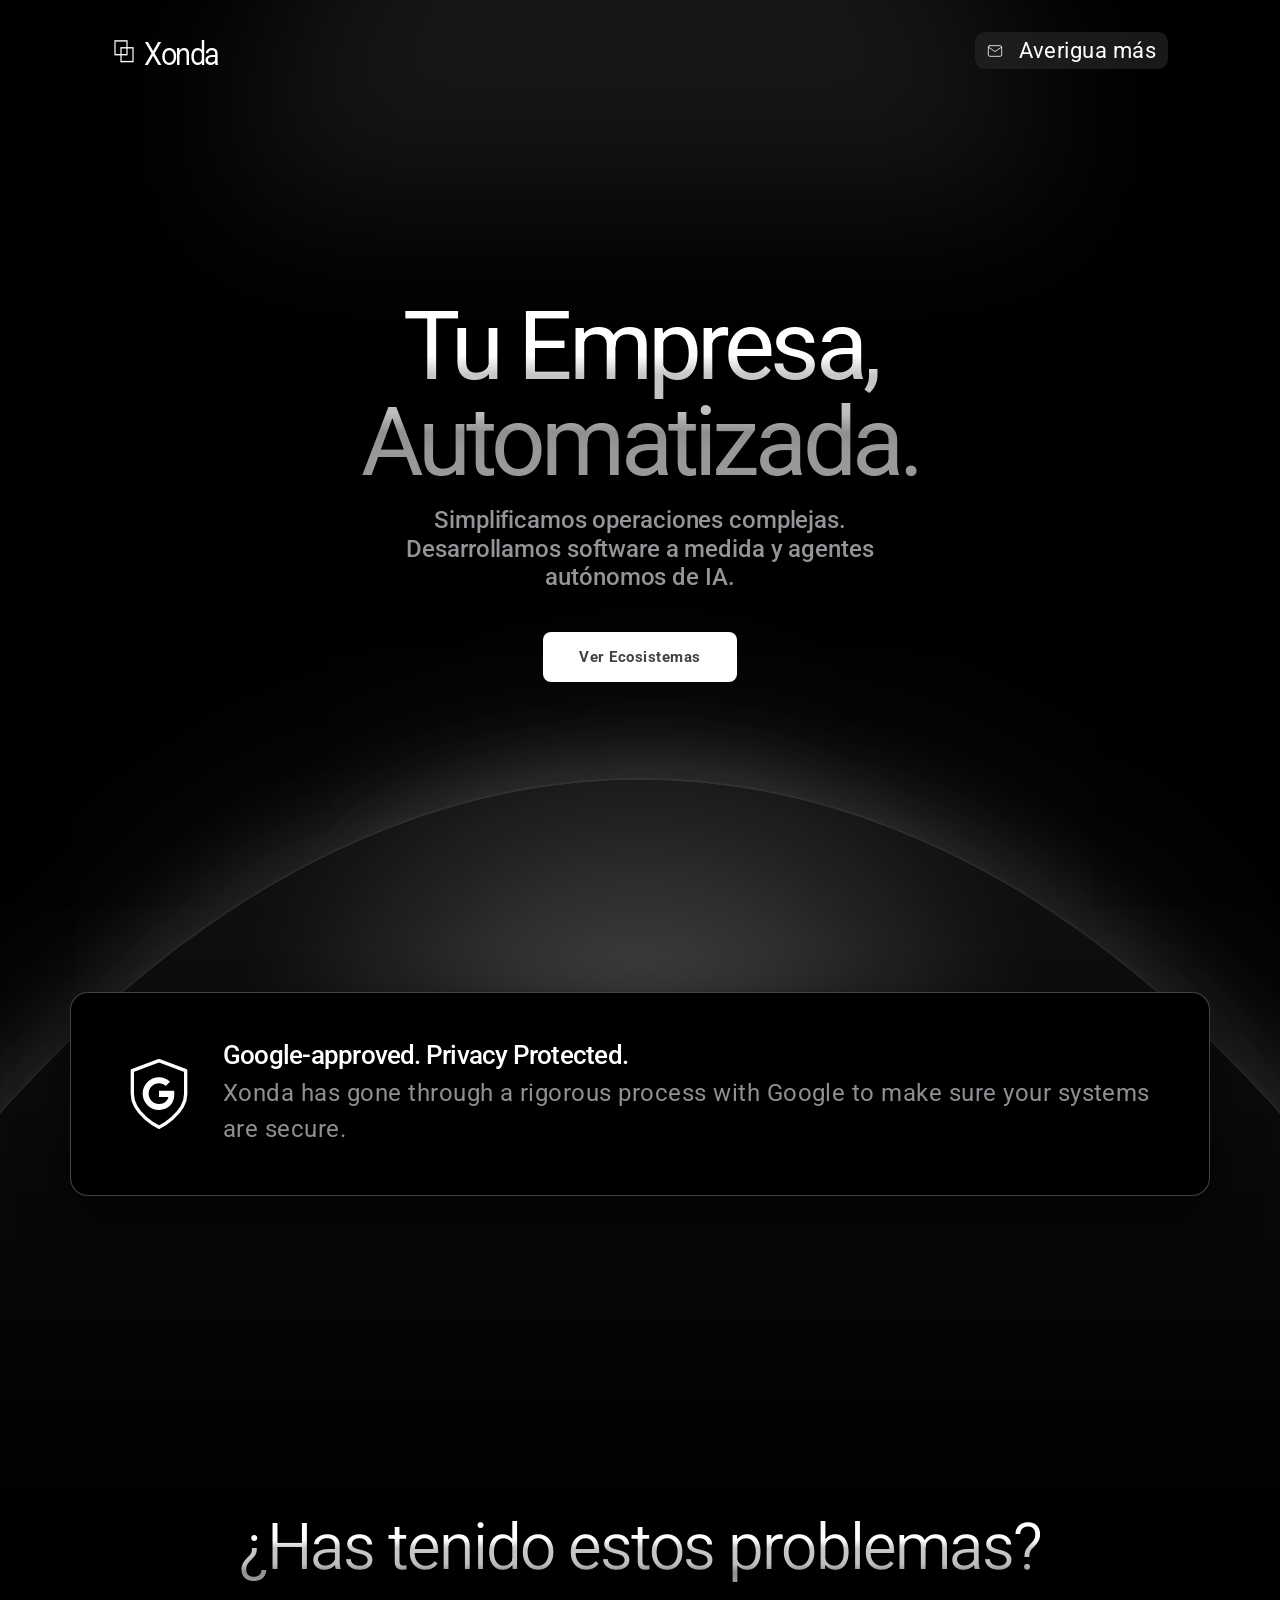
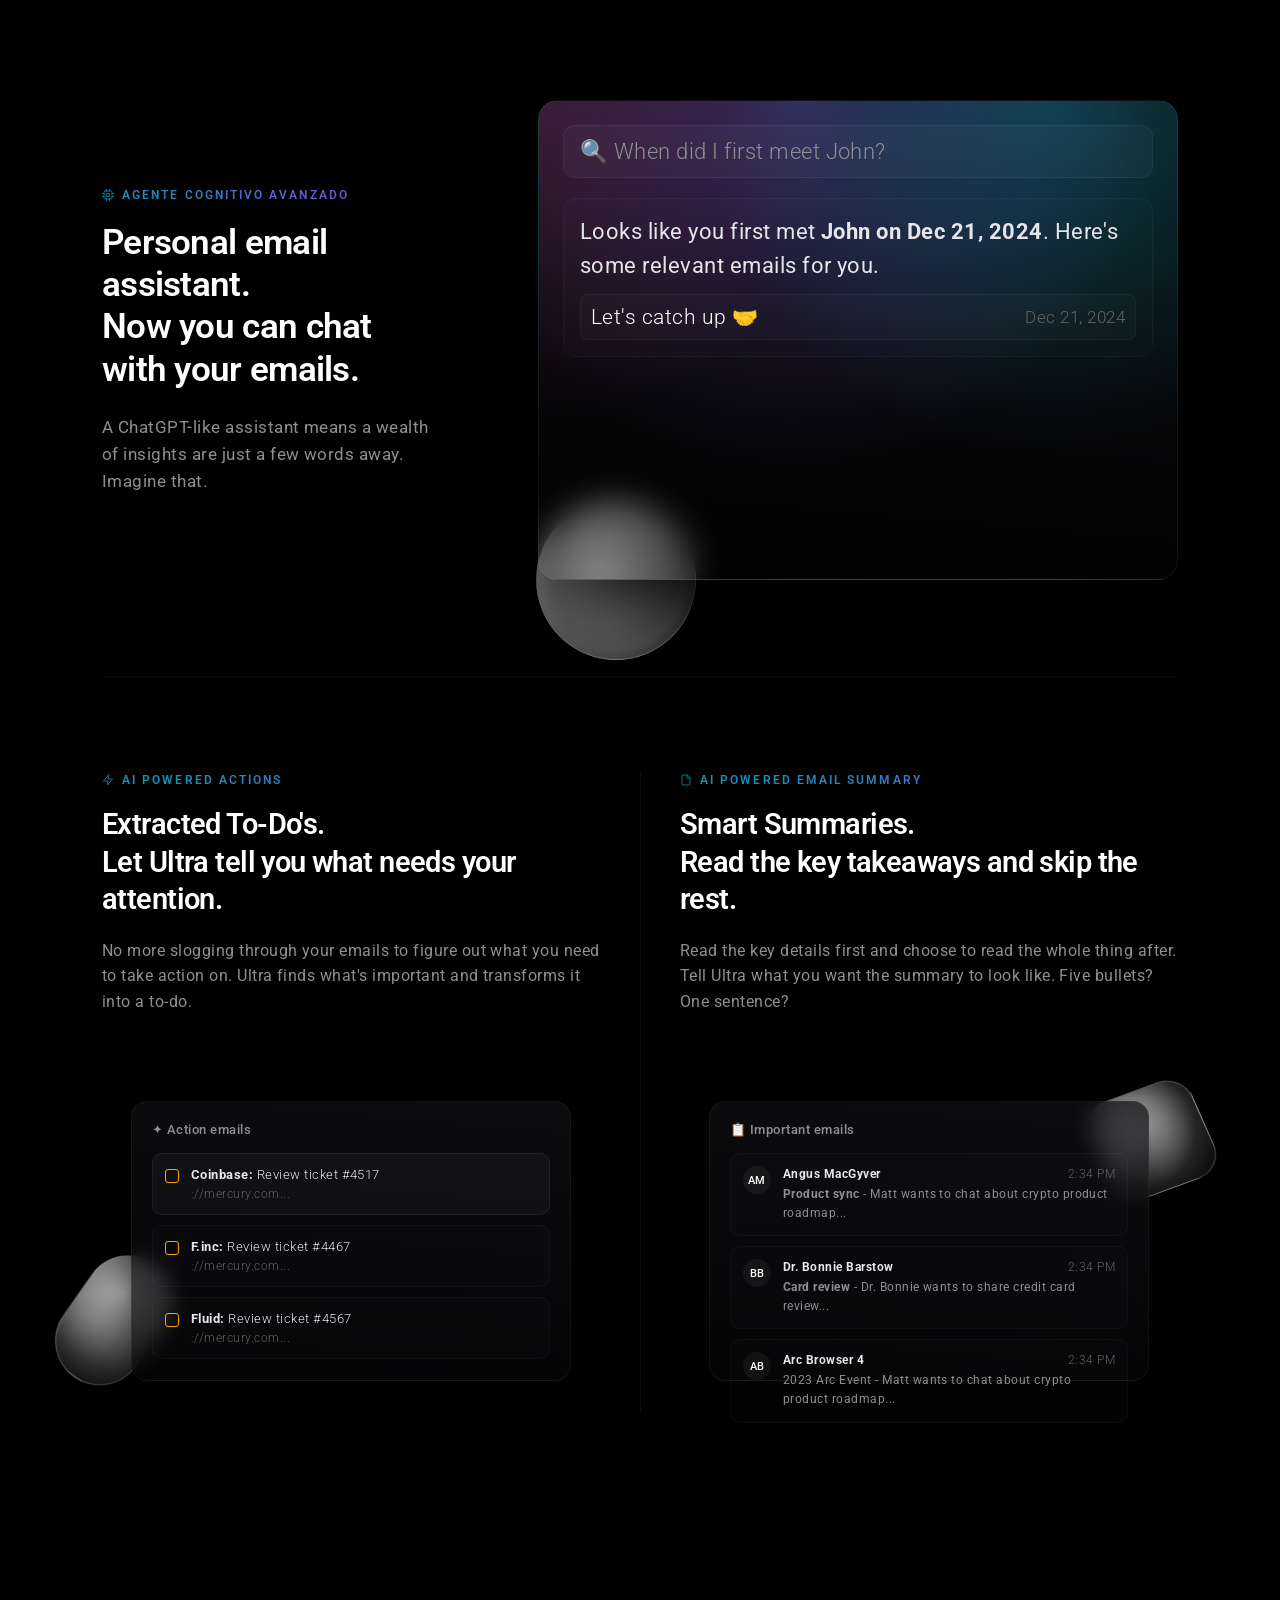
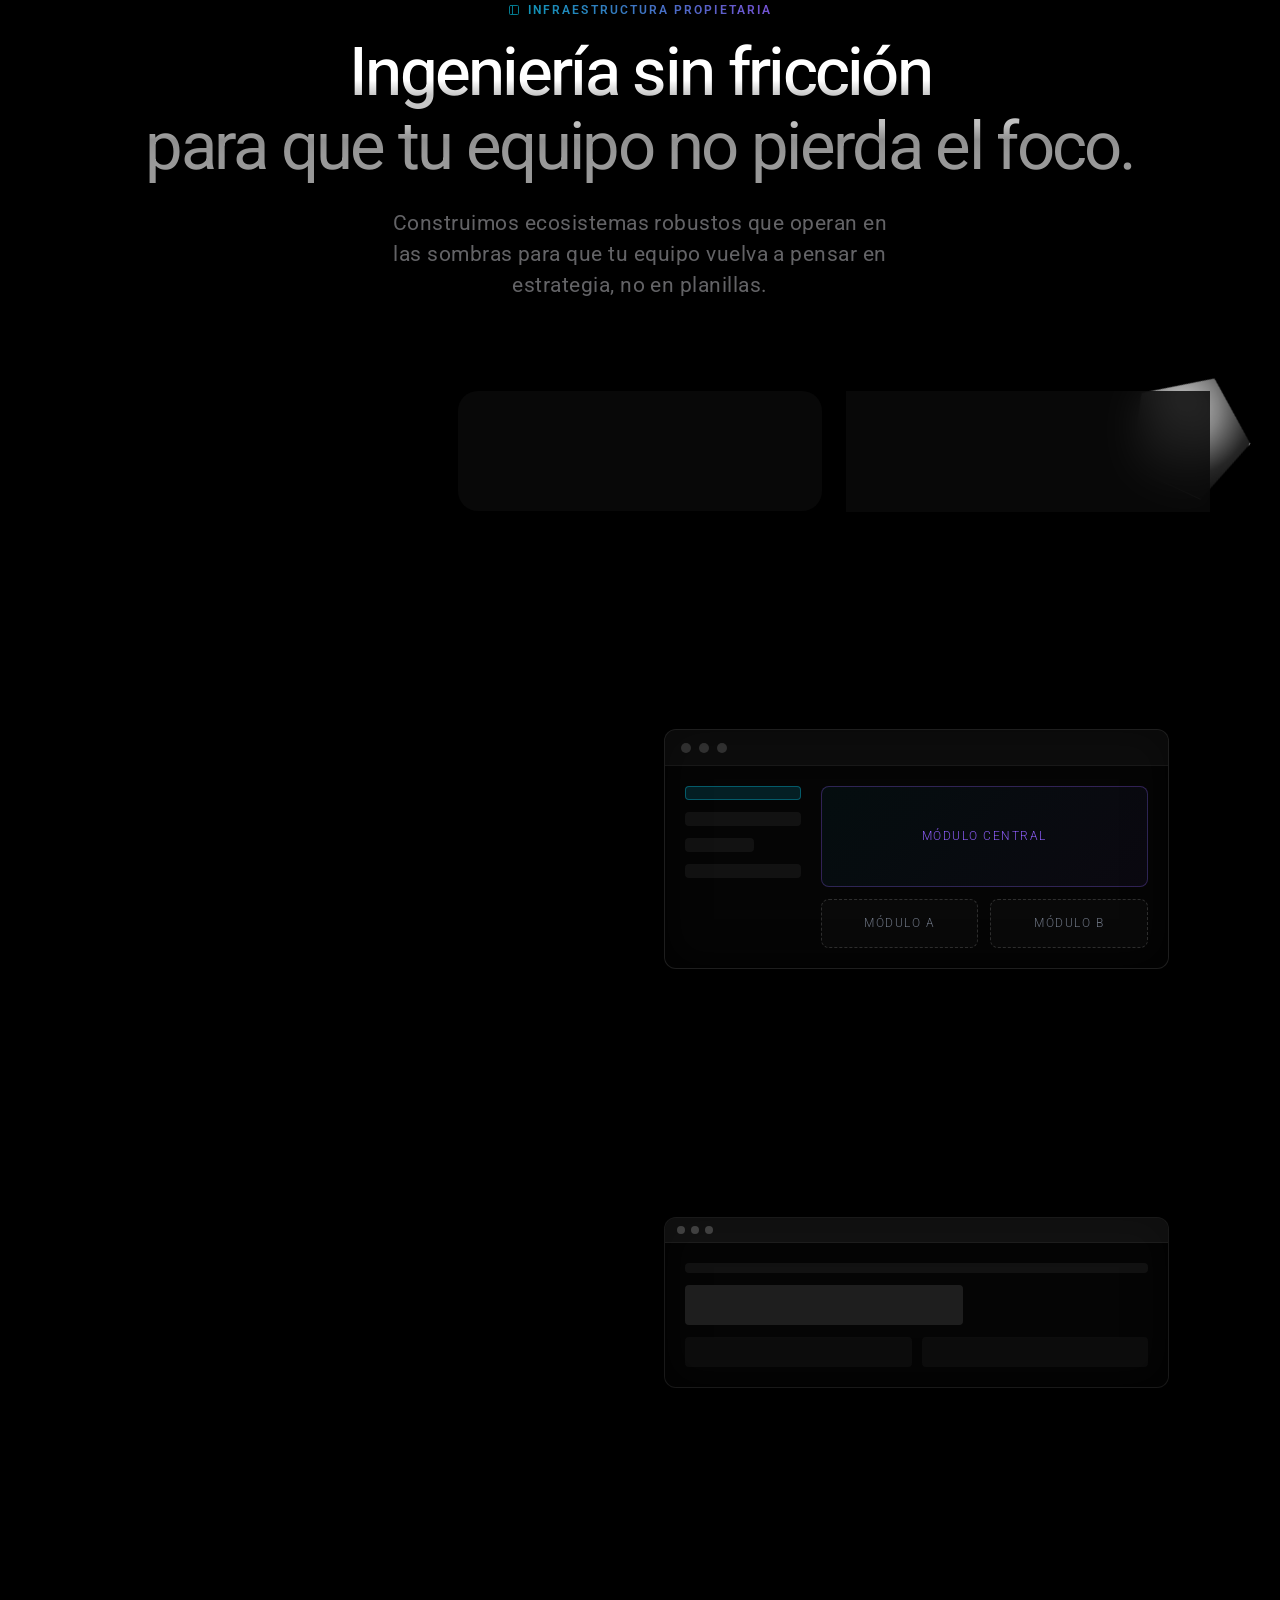
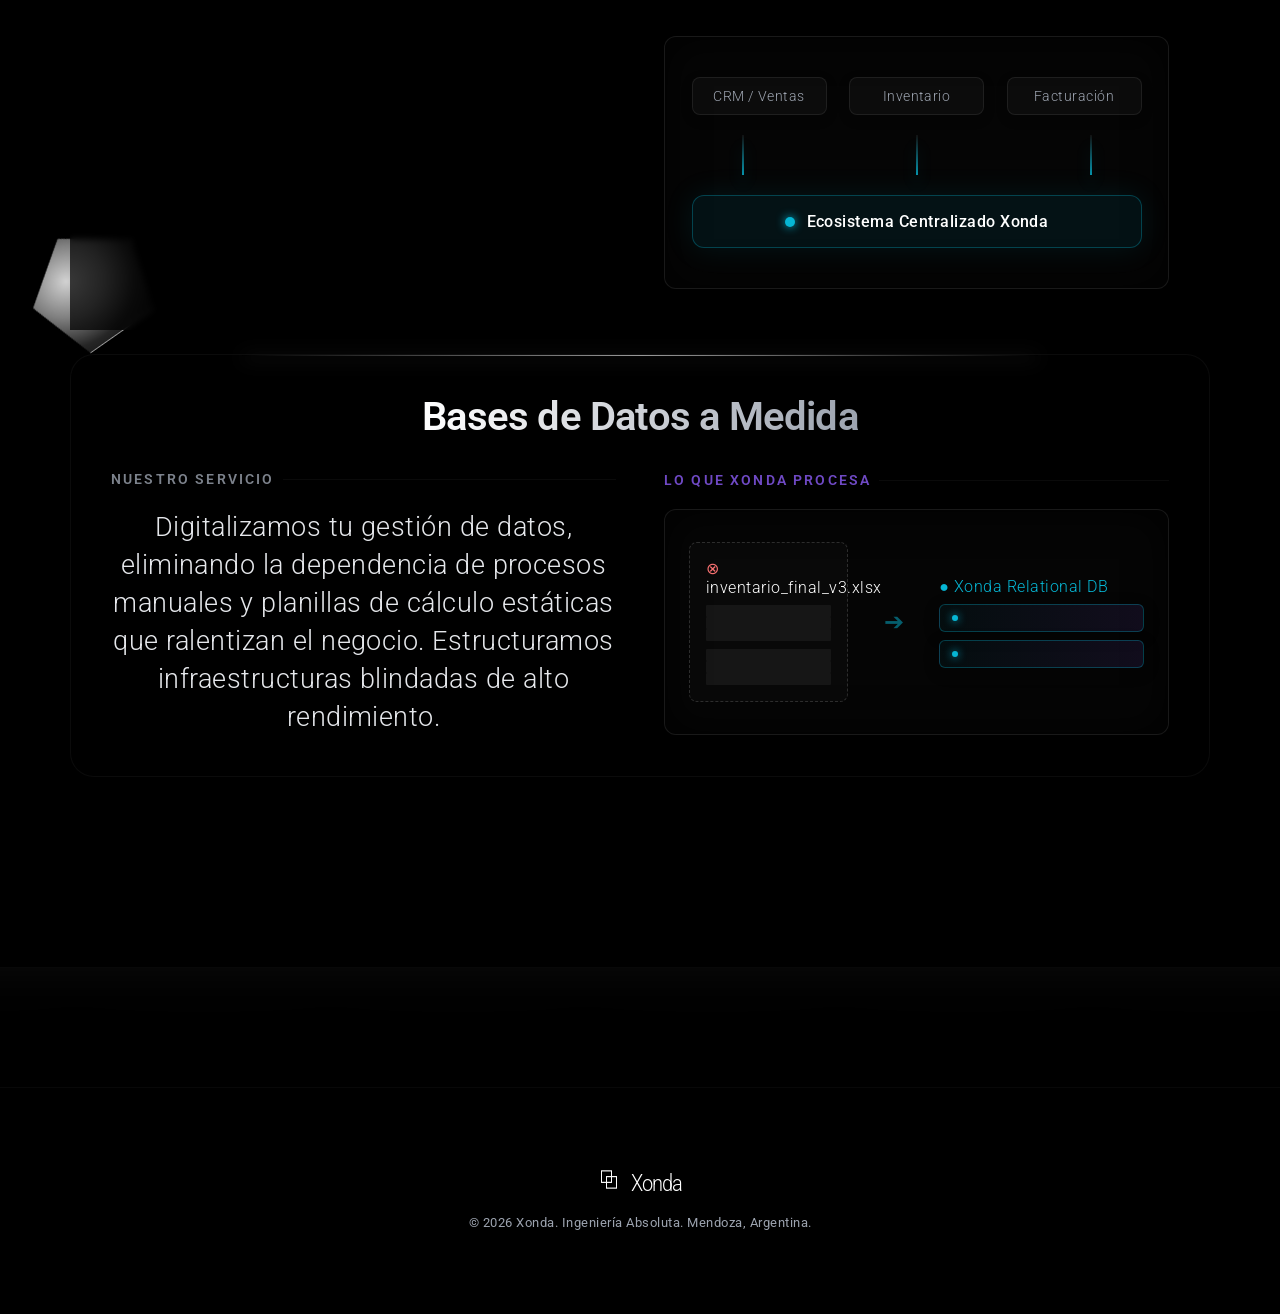
==== index.html @ 6b769238 "cambio de nombre al index" ====
<!DOCTYPE html>
<html lang="es">
<head>
    <meta charset="UTF-8">
    <meta name="viewport" content="width=device-width, initial-scale=1.0">
    <title>Xonda | Orquestador de Inercia Digital</title>
    
    <!-- Conexión con Google Fonts -->
    <link rel="preconnect" href="https://fonts.googleapis.com">
    <link rel="preconnect" href="https://fonts.gstatic.com" crossorigin>
    <link href="https://fonts.googleapis.com/css2?family=Roboto:ital,wght@0,100..900;1,100..900&display=swap" rel="stylesheet">

    <style>
        /* =======================================================
           1. CANVAS OBSIDIAN Y REGLAS DE DIRECCIÓN DE ARTE
           ======================================================= */
        :root {
            --bg-pure-black: #000000; 
            --text-primary: #ffffff;
            --text-secondary: #9CA3AF; 
            --neon-cyan: #06B6D4;
            --neon-purple: #8B5CF6;
            
            --cubic-apple: cubic-bezier(0.16, 1, 0.3, 1);
        }

        * { 
            margin: 0; 
            padding: 0; 
            box-sizing: border-box; 
            outline: none; 
            
            /* CAMBIO AQUÍ: Ahora toda la página usará Roboto */
            font-family: "Roboto", sans-serif;
            font-optical-sizing: auto;
            
            /* Optimizaciones de renderizado de texto */
            -webkit-font-smoothing: antialiased; 
            -moz-osx-font-smoothing: grayscale; 
        }

        /* --- REGLAS EXTRAS RECOMENDADAS PARA EL HERO --- */

        /* Configuración para tus Subtítulos o Párrafos (P) */
        p {
            font-family: "Roboto", sans-serif;
            font-size: 1.05rem;        /* Tamaño de lectura cómodo */
            font-weight: 400;
            color: var(--text-secondary); /* Usa el gris (#9CA3AF) para darle jerarquía */
            line-height: 1.6;
            text-align: center;
            
            /* EL TRUCO CLAVE: Limitamos el ancho para que no se estire horizontalmente */
            max-width: 580px;          
            margin: 0 auto 40px auto;  /* Lo centra horizontalmente y lo separa del botón inferior */
        }


        html { scroll-behavior: smooth; }

        body {
            background-color: var(--bg-pure-black);
            color: var(--text-primary);
            font-weight: 300; /* Letras finas globales */
            -webkit-font-smoothing: antialiased;
            letter-spacing: 0.03em; 
            min-height: 100vh;
            overflow-x: hidden;
            position: relative;
        }

        /* Apaga el fixed en móviles para recuperar los 60 FPS al scrollear */
        @media (max-width: 768px) {
            body {
                background-attachment: scroll; 
            }
        }

        /* LUZ DEL TECHO (PASO 2) */
        .techo-luz {
            position: absolute;
            top: 0;
            left: 50%;
            transform: translate(-50%, -50%);
            width: 800px;
            height: 400px;
            background: rgba(255, 255, 255, 0.090);
            border-radius: 400px 400px 0 0;
            filter: blur(80px);
            z-index: 0;
            pointer-events: none;
        }

        /* =======================================================
           PASO 3: NAVBAR Y COMPONENTES
           ======================================================= */
        .navbar {
            display: flex;
            justify-content: space-between;
            align-items: center;
            padding: 2rem 7rem; 
            
            /* Asegúrate de que tenga estas líneas exactas */
            position: absolute; 
            top: 0; 
            left: 50%;
            transform: translateX(-50%);
            
            width: 100%; 
            max-width: 120rem;
            z-index: 10000;
            background: transparent; 
            margin: 0 auto; 
        }


        
        .logo { 
            display: flex; /* Obligatorio para que la propiedad 'transform' funcione */
            align-items: center; 
            gap: 0.5rem; 
            text-decoration: none;
            font-size: 1.8rem;
            color: var(--text-primary); 
            letter-spacing: -0.05em; 
            font-weight: 380;
            transform: scaleY(1.15); 
            /* Corrige el punto de origen del estiramiento para que no se desplace */
            transform-origin: center top; 
        }

        .btn-contact {
            display: inline-flex; 
            align-items: center; 
            gap: 1rem;
            background: rgba(37, 37, 37, 0.692);
            border-radius: 10px; 
            padding: 6px 12px;
            color: #ffffff;
            font-size: 1.35rem;
            font-weight: 400; 
            text-decoration: none;
            transition: all 0.3s ease;
        }

        .btn-contact:hover {
            background: rgba(255, 255, 255, 0.08);
            border-color: rgba(255, 255, 255, 0.2);
        }

        /* =======================================================
           PASO 5: TIPOGRAFÍA REFINADA ALTA Y FINA
           ======================================================= */
        h1, h2, h3, h4 {
            font-family: "Roboto", sans-serif;
            font-weight: 360;          /* Peso fuerte/Bold de Roboto */
            letter-spacing: -0.03em;   /* Junta sutilmente las letras estilo premium */
            line-height: 1.1;
            color: var(--text-primary);
            font-size: 4rem;
            margin-bottom: 24px;       /* Lo separa del párrafo */
            text-align: center;     
        }

        h1.hero-title, h2 {
            font-family: "Roboto", sans-serif;
            font-weight: 400;          /* Peso fuerte/Bold de Roboto */
            letter-spacing: -0.05em;   /* Junta sutilmente las letras estilo premium */
            line-height: 1;
            color: var(--text-primary);
            font-size: 6.0rem;
            margin-bottom: 1rem;      /* Lo separa del párrafo */
            text-align: center;    
            
            /* PASO 5: Letras grises con difuminado blanco de arriba hacia abajo (Luz cenital) */
            background: linear-gradient(to bottom, #ffffff 30%, #ffffffc7 40%, #ffffffc5 50%, #ffffffbe 60%, #ffffff8f 70%, #ffffff98 80% );
            -webkit-background-clip: text;
            -webkit-text-fill-color: transparent;
            background-clip: text;
        }

        .hero-subtitle {
            font-family: "Roboto", sans-serif;
            font-weight: 490;
            text-align: center;
            display: block;
            
            /* 1. TAMAÑO EXACTO ESTILO ULTRA */
            font-size: 1.5rem;           /* Letra más compacta y estilizada */
            line-height: 1.2;          /* Da espacio vertical para que no se amontone */
            
            /* 2. ANCHO DE CONTENEDOR ESTRICTO */
            max-width: 22em;          /* Lo reduce lo suficiente para agrupar las frases limpiamente */
            margin: 0rem auto 2.5rem auto; /* Centrado perfecto y acerca el bloque al botón */
            
            /* 3. COLOR DE TEXTO DE INTERFAZ OSCURA */
            color: #949499;            /* Un gris ceniza suave que no compite con el blanco del H1 */
            
            /* 4. SUAVIZADO EXTRA */
            letter-spacing: -0.005em;  /* Ajuste de lectura fino para Roboto */
        }



        
        .btn-primary {
            display: inline-flex; 
            align-items: center; 
            justify-content: center; 
            background-color: #FFFFFF; 
            color: #000000bd; 
            font-weight: 700; 
            font-size: 15px;
            padding: 16px 36px; 
            border-radius: 8px; 
            text-decoration: none;
            transition: transform 0.3s ease, box-shadow 0.3s ease;
        }
        .btn-primary:hover {
            transform: translateY(-2px);
            box-shadow: 0 10px 25px rgba(255, 255, 255, 0.15);
        }

        .hero { 
            min-height: 100vh; 
            display: flex; 
            align-items: center; 
            justify-content: center; 
            position: relative; 
            padding-top: 80px; 
        }
        
        .hero-layout { 
            display: flex; 
            flex-direction: column; 
            align-items: center; 
            justify-content: center;
            text-align: center; 
            width: 100%; 
            max-width: 950px;
            z-index: 10; 
            margin: 0 auto;
        }

        /* =======================================================
REDISEÑO DEL HORIZONTE CURVO CON LUZ BLANCA ASCENDENTE
======================================================= */
.seccion-capas {
    position: relative;
    /* Mantenemos tus rellenos y posición original */
    padding: 180px 24px 140px 24px; 
    width: 100%;
    background-color: var(--bg-pure-black);
    margin-top: -120px; 
    z-index: 1;
}

/* =======================================================
        LA CURVA GIGANTE CON LUZ EXTENDIDA TIPO "AURA"
        ======================================================= */
        .seccion-capas::before {
            content: "";
            position: absolute;
            top: 0;
            left: -50%;
            width: 200%;
            height: 100%; 
            
            /* Un gradiente ligeramente más oscuro en la punta para que la luz blanca destaque más */
            background: linear-gradient(to bottom, rgb(18, 18, 20) 0%, var(--bg-pure-black) 15%); 
            border-radius: 50% 50% 0 0;
            
            /* 🌟 LA MAGIA: Sombras apiladas que abrazan toda la línea matemática de la curva */
            box-shadow: 
                0px -1px 3px rgba(255, 255, 255, 0.10),   /* 1. Línea de luz fina (Rim Light) justo en el filo */
                0px -30px 80px rgba(255, 255, 255, 0.12), /* 2. Resplandor principal difuso hacia arriba */
                0px -80px 200px rgba(255, 255, 255, 0.06),/* 3. Aura ambiental gigante y súper desvanecida */
                0px 20px 50px rgba(0, 0, 0, 0.9);         /* 4. Tu sombra negra original para la profundidad interior */
                        
            z-index: -2; 
            will-change: transform; 
            transform: translateZ(0); /* Forzamos la aceleración GPU */
        }

/* 2. NUEVA LUZ BLANCA DIFUMINADA HACIA ARRIBA */
.seccion-capas::after {
    /* Nos aseguramos de que esté activo */
    content: "" !important; 
    position: absolute;
    
    /* Lo posicionamos justo en el borde superior (el horizonte) */
    top: -50px; /* Sube un poco para iluminar la zona del botón/subtítulo */
    left: 50%;
    transform: translateX(-50%);
    
    /* Tamaño del resplandor */
    width: 800px;
    height: 300px;
    
    /* LA MAGIA DEL DEGRADADO INVERTIDO: 
       Comienza blanco translúcido abajo en el centro (at 50% 100%)
       y se difumina hacia arriba/afuera hasta volverse transparente */
    background: radial-gradient(ellipse at 50% 100%, rgba(255, 255, 255, 0.25) 0%, rgba(255, 255, 255, 0) 70%);
    
    /* Desenfoque fuerte para que sea un resplandor ambiental, no una forma definida */
    filter: blur(40px);
    
    /* Z-index crucial: debe estar por encima de la curva negra (-2) pero por debajo de las tarjetas/texto (z-index positivos) */
    z-index: -1; 
    
    /* Evita que bloquee los clics en los elementos de arriba */
    pointer-events: none; 
}

        /* =======================================================
        TARJETA DE PRIVACIDAD AMPLIADA (DEBAJO DE LA CURVA)
        ======================================================= */
        .privacy-card {
            display: flex;
            align-items: center;
            gap: 24px;
            
            /* AGRANDADO: Subimos el ancho máximo y el espacio interior */
            width: 100%;
            max-width: 80rem; /* Antes 680px */
            margin: 2rem auto 20rem auto; /* 100px de separación con el título de abajo */
            padding: 3rem 3rem; /* Caja más robusta */
            
            /* Estética de cristal premium intacta */
            background: var(--bg-pure-black);
            border: 1px solid rgba(133, 133, 133, 0.5);
            border-radius: 18px;
            box-shadow: 0 25px 50px rgba(0, 0, 0, 0.6);
            position: relative;
            z-index: 2; /* Asegura quedar por encima de las luces difusas de fondo */
        }

        /* Contenedor del Escudo más amplio */
        .privacy-badge {
            display: flex;
            align-items: center;
            justify-content: center;
            flex-shrink: 0;
            width: 5rem;
            height: 5rem;
            border-radius: 12px;
        }

        .privacy-content {
            text-align: left;
        }

        /* Tipografías internas escaladas */
        .privacy-card h4 {
            font-family: "Roboto", sans-serif;
            font-size: 1.6rem; /* Un punto más grande */
            font-weight: 500;
            color: var(--text-primary);
            margin-bottom: 6px;
            text-align: left;
        }

        .privacy-card p.privacy-text {
            font-family: "Roboto", sans-serif;
            font-size: 1.5rem; /* Texto secundario más legible */
            font-weight: 400;
            color: #8E8E93; /* Gris ceniza premium de Ultra */
            line-height: 1.5;
            text-align: left;
            max-width: 100%;
            margin: 0;
        }

        /* Adaptación responsiva limpia */
        @media (max-width: 768px) {
            .privacy-card {
                flex-direction: column;
                text-align: center;
                padding: 28px;
                gap: 18px;
                margin-bottom: 60px;
            }
            .privacy-content, .privacy-card h4, .privacy-card p.privacy-text {
                text-align: center;
            }
        }

        /* =======================================================
        SECCIÓN DE PROBLEMAS Y EFECTOS GEOMÉTRICOS 3D
        ======================================================= */
        .problemas-seccion {
            width: 100%;
            max-width: 80rem;
            margin: 0 auto 12rem auto;
            padding: 0 2rem;
        }

        .problemas-main-title {
            font-family: "Roboto", sans-serif;
            font-weight: 425;
            font-size: 4rem;
            line-height: 1;
            text-align: center;
            color: var(--text-primary);
            margin-bottom: 6rem;
            letter-spacing: -0.03em;
            /* PASO 5: Letras grises con difuminado blanco de arriba hacia abajo (Luz cenital) */
            background: linear-gradient(to bottom, #ffffff 30%, #ffffffc7 40%, #ffffffc5 50%, #ffffffbe 60%, #ffffff8f 70%, #ffffff98 80% );
            -webkit-background-clip: text;
            -webkit-text-fill-color: transparent;
            background-clip: text;
        }

        /* Distribución de la fila destacada */
        .solucion-destacada {
            display: grid;
            grid-template-columns: 1.1fr 0.9fr;
            gap: 4rem;
            align-items: center;
            margin-bottom: 6rem;
        }

        .solucion-info {
            text-align: left;
        }

        .solucion-tag {
            font-size: 0.8rem;
            font-weight: 500;
            color: var(--text-secondary);
            text-transform: uppercase;
            letter-spacing: 0.15em;
            display: block;
            margin-bottom: 1rem;
        }

        .solucion-info h3 {
            font-size: 2.2rem;
            line-height: 1.2;
            font-weight: 600;
            text-align: left;
            margin-bottom: 1.5rem;
            letter-spacing: -0.02em;
        }

        .solucion-info p {
            font-size: 1.05rem;
            color: #8E8E93;
            line-height: 1.6;
            text-align: left;
            max-width: 480px;
            margin: 0;
        }

        /* =======================================================
        REDISEÑO DE COMPOSICIÓN ESPACIAL CON ESFERA CENTRAL
        ======================================================= */
        .problemas-seccion {
            width: 100%;
            max-width: 80rem;
            margin: 0 auto 12rem auto;
            padding: 0 2rem;
            position: relative; /* Contenedor de referencia */
        }

        .problemas-main-title {
            font-size: 4rem;
            font-weight: 350;
            text-align: center;
            color: var(--text-primary);
            margin-bottom: 6.5rem;
            padding-bottom:1rem;
             /* PASO 5: Letras grises con difuminado blanco de arriba hacia abajo (Luz cenital) */
            letter-spacing: -0.03em;
        }

        /* 📊 LA CLAVE: Cuadrícula simétrica de dos columnas principales */
        .solucion-destacada {
            display: grid;
            grid-template-columns: 1fr 1fr;
            gap: 6rem; /* Deja un espacio generoso en el medio para la esfera */
            align-items: center;
            position: relative;
        }

        .solucion-info {
            text-align: left;
            z-index: 2;
        }

        .solucion-tag {
            font-size: 0.8rem;
            font-weight: 500;
            color: var(--text-secondary);
            text-transform: uppercase;
            letter-spacing: 0.15em;
            display: block;
            margin-bottom: 1rem;
        }

        .solucion-info h3 {
            font-size: 2.2rem;
            line-height: 1.2;
            font-weight: 600;
            text-align: left;
            margin-bottom: 1.5rem;
            letter-spacing: -0.02em;
        }

        .solucion-info p {
            font-size: 1.05rem;
            color: #8E8E93;
            line-height: 1.6;
            text-align: left;
            max-width: 440px;
            margin: 0;
        }

        /* 🔮 LA ESFERA GEOMÉTRICA CON AJUSTE DINÁMICO Y CAPA DE FONDO */
        .esfera-central-3d {
            /* 🌟 OPTIMIZACIÓN: Aceleración GPU */
            will-change: transform;
            transform: translate(-65%, -20%) translateZ(0); /* Combinamos tu transform existente con translateZ */
            position: absolute;
            width: 10rem;
            height: 10rem;
            
            
            /* 2. POSICIONAMIENTO CENTRALIZADO INTERMEDIO (Intacto, no se movió un solo píxel) */
            top: 90%;
            left: 50%;
            transform: translate(-65%, -20%); 
            
            border-radius: 50%;
            pointer-events: none;

            /* 3. SOLUCIÓN AL ORDEN DE CAPAS (Z-INDEX) */
            z-index: 0; 

            /* 4. TEXTURA BLANCA MATE Y DESVANECE (Estilo Ultra) */
            background: radial-gradient(circle at 40% 40%, 
                rgba(255, 255, 255, 0.822) 0%, 
                rgba(255, 255, 255, 0.6) 30%, 
                rgba(255, 255, 255, 0.4) 60%,
                rgba(255, 255, 255, 0.3) 100%);
            
            border: 1px solid rgba(255, 255, 255, 0.18);
            backdrop-filter: blur(12px);
            -webkit-backdrop-filter: blur(12px);
            
            box-shadow: 
                -10px 15px 35px rgba(0, 0, 0, 0.4),
                inset -4px -4px 10px rgba(0, 0, 0, 0.3),
                inset 6px 6px 15px rgba(255, 255, 255, 0.25);
        }


        /* 💻 CONTENEDOR DERECHO: Pantalla de software */
        .solucion-visual-wrapper {
            width: 100%;
            display: flex;
            align-items: center;
            justify-content: flex-end; /* La empuja hacia el extremo derecho */
            perspective: 1200px; 
            z-index: 1;
        }

        .interfaz-mockup {

            width: 40rem;
            height: 30rem;
            background: 
                radial-gradient(circle at 80% 0%, rgba(6, 182, 212, 0.28) 0%, rgba(6, 182, 212, 0) 50%), 
                radial-gradient(circle at 40% 0%, rgba(139, 92, 246, 0.28) 0%, rgba(139, 92, 246, 0) 60%), 
                radial-gradient(circle at 0% 0%, rgba(236, 72, 153, 0.18) 0%, rgba(236, 72, 153, 0) 40%), 
                linear-gradient(185deg, rgba(17, 17, 21, 0.75) 0%, rgba(5, 5, 7, 0.349) 100%);

            /* 🔮 EL EFECTO MÁGICO: DESENFOQUE DE VIDRIO ESMERILADO (GLASSMORPHISM) */
            /* Esta línea es la que agarra la bola blanca de atrás y la difumina de forma hermosa en la esquina */
            backdrop-filter: blur(16px);
            -webkit-backdrop-filter: blur(16px); /* Soporte obligatorio para Safari (Mac/iPhone) */

            /* Reforzamos el borde sutil para que delimite bien el cristal oscuro */
            border: 1px solid rgba(255, 255, 255, 0.06);
            border-radius: 20px;
            padding: 24px;
            box-shadow: 0 40px 80px rgba(0, 0, 0, 0.9);
            
            /* Inclinación 3D limpia hacia adentro */
            transform: rotateY(-8deg) rotateX(3deg);
            will-change: transform, backdrop-filter;
            transform: translateZ(0); /* Truco técnico para despertar la aceleración 3D */
        }

        .mockup-header {
            background: rgba(255, 255, 255, 0.03);
            border: 1px solid rgba(255, 255, 255, 0.05);
            padding: 12px 16px;
            border-radius: 12px;
            font-size: 1.4rem;
            color: #8E8E93;
            margin-bottom: 20px;
        }

        .mockup-response-card {
            background: rgba(255, 255, 255, 0.01);
            border: 1px solid rgba(255, 255, 255, 0.03);
            border-radius: 14px;
            padding: 16px;
        }

        .mockup-response-card p {
            font-size: 1.4rem;
            line-height: 1.5;
            color: #E5E5EA;
            text-align: left;
            margin: 0 0 12px 0;
            max-width: 100%;
        }

        .mockup-inner-pill {
            background: rgba(255, 255, 255, 0.02);
            border: 1px solid rgba(255, 255, 255, 0.04);
            padding: 10px;
            border-radius: 8px;
            display: flex;
            justify-content: space-between;
            align-items: center;
            font-size: 1.3rem;
        }

        .mockup-inner-pill span { color: #ffffff; }
        .mockup-inner-pill small { color: #636366; }
        .solucion-box-mini { text-align: left; }
        .solucion-box-mini h3 { font-size: 1.8rem; line-height: 1.3; font-weight: 600; text-align: left; margin-bottom: 1.2rem; letter-spacing: -0.02em; }
        .solucion-box-mini p { font-size: 1rem; color: #8E8E93; line-height: 1.6; text-align: left; max-width: 100%; margin: 0; }

        /* Ajuste responsivo */
        @media (max-width: 968px) {
            .solucion-destacada, .soluciones-secundarias { grid-template-columns: 1fr; gap: 4rem; }
            .esfera-central-3d { display: none; } /* Ocultamos la bola en móviles para no encimar texto */
            .solucion-visual-wrapper { justify-content: center; }
        }

        /* --- FILA INFERIOR DOS COLUMNAS --- */
        .soluciones-secundarias {
            display: grid;
            grid-template-columns: 1fr 1fr;
            gap: 5rem;
            border-top: 1px solid rgba(255, 255, 255, 0.04);
            padding-top: 6rem;
            margin-top: 4rem;
            position: relative; /* Obligatorio para posicionar la línea interna */
        }

        /* LA LÍNEA SEPARADORA VERTICAL */
        .soluciones-secundarias::after {
            content: "";
            position: absolute;
            top: 6rem;              /* Alinea el inicio con el padding-top de la sección */
            bottom: 0;              /* Llega hasta el fondo del contenedor */
            left: 50%;              /* Se clava exactamente en el medio */
            transform: translateX(-50%);
            width: 1px;             /* Grosor ultra fino */
            background: rgba(255, 255, 255, 0.06); /* Gris translúcido premium estilo Apple */
        }

        .solucion-box-mini {
            text-align: left;
        }

        .solucion-box-mini h3 {
            font-size: 1.8rem;
            line-height: 1.3;
            font-weight: 600;
            text-align: left;
            margin-bottom: 1.2rem;
            letter-spacing: -0.02em;
        }

        .solucion-box-mini p {
            font-size: 1rem;
            color: #8E8E93;
            line-height: 1.6;
            text-align: left;
            max-width: 100%;
            margin: 0;
        }

        /* Ajustes responsivos para pantallas chicas */
        @media (max-width: 968px) {
            .solucion-destacada, .soluciones-secundarias {
                grid-template-columns: 1fr;
                gap: 3rem;
            }
            .solucion-visual-wrapper {
                margin-top: 2rem;
            }
        }

        /* =======================================================
        ESTILOS COMPONENTES SECUNDARIOS (BENTO INFERIOR)
        ======================================================= */
        .solucion-box-mini {
            display: flex;
            flex-direction: column;
            text-align: left;
        }

        /* Área de montaje para las interfaces y las figuras */
        .mini-visual-wrapper {
            position: relative;
            width: 100%;
            height: 340px;
            margin-top: 3.5rem;
            display: flex;
            align-items: center;
            justify-content: center;
            perspective: 1200px;
        }

        /* Las tarjetas de interfaz (Estilo Cristal Translúcido Idéntico al Principal) */
        .mini-mockup-card {
            width: 100%;
            max-width: 440px;
            height: 280px;
            background: linear-gradient(185deg, rgba(17, 17, 21, 0.75) 0%, rgba(5, 5, 7, 0.7) 100%);
            
            border: 1px solid rgba(255, 255, 255, 0.05);
            border-radius: 16px;
            padding: 20px;
            box-shadow: 0 30px 60px rgba(0, 0, 0, 0.8);
            transform: rotateY(-6deg) rotateX(2deg);
            transform-style: preserve-3d;
            /* Aliviamos el radio de desenfoque */
            backdrop-filter: blur(10px);
            -webkit-backdrop-filter: blur(10px);
            z-index: 1; /* Pasa por encima de las figuras geométricas */
            will-change: transform, backdrop-filter;
            transform: translateZ(0);
        }

        .mini-header {
            font-size: 0.8rem;
            color: #8E8E93;
            font-weight: 500;
            margin-bottom: 16px;
            text-transform: none;
        }

        /* Estructura interna de las listas (To-Do's y Mails) */
        .mini-list {
            display: flex;
            flex-direction: column;
            gap: 10px;
        }

        .mini-item, .mini-email-item {
            display: flex;
            align-items: flex-start;
            gap: 12px;
            padding: 12px;
            border-radius: 10px;
            background: rgba(255, 255, 255, 0.01);
            border: 1px solid rgba(255, 255, 255, 0.03);
        }

        .mini-item.active-todo {
            background: rgba(255, 255, 255, 0.03);
            border-color: rgba(255, 255, 255, 0.06);
        }

        .todo-check {
            width: 14px;
            height: 14px;
            border: 1px solid #ff9f0a; /* Toque naranja de Ultra */
            border-radius: 3px;
            margin-top: 3px;
            flex-shrink: 0;
        }

        .todo-body, .email-body {
            font-size: 0.8rem;
            line-height: 1.4;
            color: #E5E5EA;
        }

        .todo-body span {
            display: block;
            color: #636366;
            font-size: 0.72rem;
            margin-top: 2px;
        }

        /* Detalles específicos de la lista de correos */
        .email-avatar {
            width: 28px;
            height: 28px;
            border-radius: 50%;
            background: rgba(255, 255, 255, 0.05);
            display: flex;
            align-items: center;
            justify-content: center;
            font-size: 0.7rem;
            font-weight: 500;
            color: var(--text-primary);
            flex-shrink: 0;
        }

        .email-top {
            display: flex;
            justify-content: space-between;
            font-size: 0.75rem;
            margin-bottom: 2px;
        }

        .email-top span { color: #636366; }

        .mini-email-item p {
            font-size: 0.75rem;
            color: #8E8E93;
            text-align: left;
            max-width: 100%;
            margin: 0;
        }

        /* 💊 TEXTURA BLANCA: OBJETO CÁPSULA (LADO IZQUIERDO) */
        .geometria-capsula-3d {
            position: absolute;
            width: 90px;
            height: 140px;
            border-radius: 50px; /* Alarga los extremos en forma de píldora */
            bottom: 20px;
            left: -35px;
            z-index: 0; /* Va al fondo */
            transform: rotate(35deg) translateZ(-10px); /* Rotada e inclinada hacia atrás */
            
            /* Clonación de tu gradiente blanco denso a medida */
            background: radial-gradient(circle at 40% 30%, 
                rgba(255, 255, 255, 0.822) 0%, 
                rgba(255, 255, 255, 0.5) 40%, 
                rgba(255, 255, 255, 0.2) 70%,
                rgba(0, 0, 0, 0.4) 100%);
            border: 1px solid rgba(255, 255, 255, 0.25);
            box-shadow: -15px 15px 30px rgba(0, 0, 0, 0.5);
        }

        /* 🧊 TEXTURA BLANCA: OBJETO CUBO REDONDEADO (LADO DERECHO) */
        .geometria-cubo-3d {
            position: absolute;
            width: 110px;
            height: 110px;
            border-radius: 28px; /* Cubo suavizado */
            top: 10px;
            right: -30px;
            z-index: 0; /* Va al fondo */
            transform: rotate(-20deg) rotateX(15deg) translateZ(-10px); /* Ángulo tridimensional */
            
            /* Mismo gradiente de tu esfera */
            background: radial-gradient(circle at 35% 35%, 
                rgba(255, 255, 255, 0.822) 0%, 
                rgba(255, 255, 255, 0.5) 35%, 
                rgba(255, 255, 255, 0.15) 65%,
                rgba(0, 0, 0, 0.4) 100%);
            border: 1px solid rgba(255, 255, 255, 0.25);
            box-shadow: 15px 15px 35px rgba(0, 0, 0, 0.5);
        }

        /* =======================================================
        ESTILOS PARA EL ÚLTIMO BLOQUE (DASHBOARD INVERTIDO)
        ======================================================= */

        /* Forzamos que en pantallas grandes el texto pase a la izquierda y el visual a la derecha */
        .solucion-invertida {
            margin-top: 8rem;
        }

        /* Redefinimos un tamaño ligeramente más ancho para la simulación del panel completo */
        .dashboard-large-mockup {
            max-width: 520px !important;
            height: 300px !important;
            /* Inclinación 3D opuesta para dar variedad al diseño de la página */
            transform: rotateY(-6deg) rotateX(2deg) !important;
        }

        /* =======================================================
        🔺 REPARACIÓN FINAL: POSICIONAMIENTO DEL CONO GIGANTE
        ======================================================= */
        .geometria-cono-container {
            position: absolute;
            
            /* Dimensiones gigantes acordes al Dashboard de Ultra */
            width: 220px;  
            height: 220px;
            
            /* Lo centramos sacándolo de la esquina del recuadro */
            top: -110px;
            left: -100px;
            
            z-index: 0; /* Al fondo para que el cristal esmerilado lo pise */
            pointer-events: none;
            
            /* Inclinación espacial tridimensional fija (Evita deformaciones) */
            transform: rotate(-18deg) rotateX(10deg);
        }

        .cono-inflado-svg {
            width: 100%;
            height: 100%;
            display: block;
            
            /* Sombra proyectada suave contra el lienzo negro de tu web */
            filter: drop-shadow(-15px 20px 25px rgba(0, 0, 0, 0.829));
            
            /* Mantiene activo tu efecto de vidrio esmerilado translúcido */
            backdrop-filter: blur(12px);
            -webkit-backdrop-filter: blur(12px);
        }

        /* =======================================================
        ETIQUETAS DE SECCIÓN CON DEGRADADO METÁLICO (UNIFICADO)
        ======================================================= */
        .solucion-tag-premium {
            display: inline-flex;
            align-items: center;
            gap: 8px;
            
            font-family: "Roboto", sans-serif;
            font-size: 0.72rem;
            font-weight: 600; 
            text-transform: uppercase;
            letter-spacing: 0.18em;
            margin-bottom: 1.2rem;
            
            /* Degradado de texto usando tus variables cian y púrpura */
            background: linear-gradient(45deg, var(--neon-cyan) 0%, var(--neon-purple) 100%);
            -webkit-background-clip: text;
            -webkit-text-fill-color: transparent;
            background-clip: text;
            
            filter: brightness(0.85); 
        }

        /* El icono hereda la iluminación cian inicial */
        .solucion-tag-premium svg {
            display: block;
            stroke: var(--neon-cyan); 
            flex-shrink: 0;
            opacity: 0.8;
        }

        .section-header {
            text-align: center;
            margin-bottom: 90px;
            margin-top: 50px;
            display: flex;
            flex-direction: column;
            align-items: center;
        }

        /* Título principal gigante */
        .section-title-premium {
            font-family: "Roboto", sans-serif;
            font-size: 4.2rem;       /* Tamaño masivo premium */
            font-weight: 450;        /* Peso medio nítido */
            line-height: 1.1;
            letter-spacing: -0.04em; /* Letras juntas estilo Apple/Ultra */
            color: #ffffff;          /* Primera línea blanca fija */
            text-align: center;
            margin-bottom: 24px;
        }

        /* Segunda línea del título (Gris atenuado) */
        .section-title-premium span {
            color: #8E8E93;          /* Gris ceniza que reduce el peso visual abajo */
            font-weight: 400;
        }

        /* Subtítulo de párrafo optimizado */
        .section-subtitle-premium {
            font-family: "Roboto", sans-serif;
            font-size: 1.3rem;
            font-weight: 400;
            color: #636366;          /* Gris apagado suave para lectura de soporte */
            line-height: 1.5;
            text-align: center;
            
            /* El truco clave de la imagen: acotamos el contenedor para forzar el quiebre */
            max-width: 520px;        
            margin: 0 auto;
        }

        /* Adaptación para dispositivos móviles */
        @media (max-width: 768px) {
            .section-title-premium {
                font-size: 2.5rem;
            }
            .section-subtitle-premium {
                font-size: 1.1rem;
                max-width: 90%;
            }
        }

        /* Adaptación responsiva para móviles */
        @media (max-width: 968px) {
            .solucion-invertida {
                margin-top: 4rem;
            }
            .geometria-piramide-3d {
                display: none; /* Se oculta en teléfonos para priorizar la lectura */
            }
        }

        /* Ajuste fino responsivo */
        @media (max-width: 968px) {
            .soluciones-secundarias { grid-template-columns: 1fr; gap: 4rem; }
            .geometria-capsula-3d, .geometria-cubo-3d { display: none; } /* Se ocultan en móviles */
        }


        /* =======================================================
        REDISEÑO DE PESTAÑAS A TARJETAS DE CRISTAL (GLASS TABS)
        ======================================================= */
        .servicios-interactive-wrapper {
            width: 100%;
            margin-top: 2rem;
            position: relative;
            z-index: 5;
            /* Evita que los cálculos de animación y desenfoque afecten al fondo */
            transform: translateZ(0); 
            will-change: transform;
        }

        
        .servicios-tabs {
            display: grid;
            grid-template-columns: repeat(3, 1fr);
            gap: 1.5rem;
            margin-bottom: 4rem;
            width: 100%;
        }

        /* =======================================================
   NUEVO MAQUETADO DE PANELES LIBRES (FLOTANTES)
   ======================================================= */
.service-panel {
    display: none !important; 
    visibility: hidden;
    opacity: 0;
    width: 100%;
    background: transparent !important; /* Quitamos el contenedor oscuro */
    backdrop-filter: none !important;
    -webkit-backdrop-filter: none !important;
    transition: opacity 0.4s var(--cubic-apple);
}

.service-panel.active {
    display: block !important; 
    visibility: visible;
    opacity: 1;
    animation: fadeInPanel 0.5s var(--cubic-apple);
}

/* NUEVA CLASE: Tarjetas de Cristal Líquido Puro (Idénticas a la sección Problemas) */
/* Tarjeta de Cristal Optimizada */
.glass-card-service {
    background: rgba(255, 255, 255, 0.01) !important;
    /* Reducimos el blur si es necesario, pero mantenemos el efecto */
    backdrop-filter: blur(16px); 
    -webkit-backdrop-filter: blur(16px);
    
    border: 1px solid rgba(255, 255, 255, 0.03) !important;
    border-radius: 20px !important;
    padding: 36px !important;
    
    /* OPTIMIZACIÓN DE RENDIMIENTO */
    will-change: transform;
    backface-visibility: hidden;
    contain: content; 
    transition: transform 0.3s var(--cubic-apple) !important;
}

/* Efecto al pasar el cursor sobre las tarjetas flotantes */
.glass-card-service:hover {
    transform: translateY(-4px) !important;
    background: rgba(255, 255, 255, 0.02) !important;
    border-color: rgba(255, 255, 255, 0.08) !important;
}

/* =======================================================
   🔮 TEXTURA BLANCA: GEOMETRÍA PENTÁGONO 3D FLOTANTE
   ======================================================= */
.geometria-pentagono-3d {
    position: absolute;
    width: 120px;
    height: 120px;
    z-index: 0; 
    pointer-events: none;
    
    /* Mantenemos el corte del pentágono regular nativo */
    clip-path: polygon(50% 0%, 100% 38%, 82% 100%, 18% 100%, 0% 38%);
    -webkit-clip-path: polygon(50% 0%, 100% 38%, 82% 100%, 18% 100%, 0% 38%);
    
    /* 🔥 EL MISMO GRADIENTE EXACTO QUE EL CUBO Y LA CÁPSULA */
    background: radial-gradient(circle at 35% 35%, 
        rgba(255, 255, 255, 0.822) 0%, 
                rgba(255, 255, 255, 0.5) 35%, 
                rgba(255, 255, 255, 0.15) 65%,
                rgba(0, 0, 0, 0.4) 100%);
        
    /* 🔥 QUITAMOS EL 'contrast(8)' Y EL 'blur' EXTERNO. Mantenemos solo la sombra proyectada. */
    filter: drop-shadow(0 20px 40px rgba(0, 0, 0, 0.7)) !important;
    
    border: 1px solid rgba(255, 255, 255, 0.25) !important;
    
    /* OPTIMIZACIÓN: Aceleración GPU para que se mueva fluido */
    will-change: transform;
    transform: translateZ(0);
}


/* CONGELADOR DE ALTURA GLOBAL */
.contenedor-servicios-fijo {
    position: relative !important;
    width: 100% !important;
    
    /* 🌟 LA CLAVE: Forzamos una altura mínima fija para que el fondo no colapse 
       al cambiar a la pestaña corta de Inteligencia Artificial */
    min-height: 750px !important; 
    margin-bottom: 50px !important;
}

/* Pentágono Superior Derecho (Inmóvil junto a los botones) */
.pentagono-top {
    top: -20px !important;
    right: -40px !important;
    bottom: auto !important;
    transform: rotate(25deg) rotateX(15deg) !important;
}

/* Pentágono Inferior Izquierdo (Fijado estrictamente al piso del bloque más largo) */
.pentagono-bottom {
    top: auto !important;
    
    /* 🌟 SOLUCIÓN: Al medir desde el piso del contenedor fijo, 
       jamás se moverá cuando ocultes o muestres las tarjetas de IA */
    bottom: 27rem !important; 
    left: -40px !important;
    transform: rotate(-35deg) rotateX(20deg) !important;
}


/* Ocultamos las figuras en dispositivos móviles para priorizar espacio */
@media (max-width: 968px) {
    .geometria-pentagono-3d {
        display: none !important;
    }
}



        /* 1. REGISTRAR PROPIEDAD PARA ANIMACIÓN DE ÁNGULO FLUIDA */
        /* 1. REGISTRAR PROPIEDAD PARA EL ÁNGULO DE GIRO */
        @property --gradient-angle {
            syntax: "<angle>";
            initial-value: 0deg;
            inherits: false;
        }

        /* 2. EL BOTÓN CONTENEDOR (CRISTAL CON BORDE ANIMADO NATIVO) */
        .tab-btn-crystal {
            /* Fondo base de cristal esmerilado oscuro */
            background: rgba(10, 10, 10, 0.85) !important;
            backdrop-filter: blur(20px) !important;
            -webkit-backdrop-filter: blur(20px) !important;
            
            /* Creamos un borde real transparente de 1.5px donde se va a renderizar el neón */
            border: 1.5px solid transparent !important;
            border-radius: 20px !important;
            padding: 2rem !important;
            text-align: left !important;
            cursor: pointer !important;
            position: relative !important;
            display: flex !important;
            flex-direction: column !important;
            gap: 8px !important;
            z-index: 1 !important;
            outline: none !important;
            overflow: visible !important; /* Mantiene a salvo el cartel de IA */
            transition: transform 0.3s var(--cubic-apple), background 0.3s ease, box-shadow 0.3s ease;

            /* 🌟 CORTA EL CARTEL EXACTAMENTE EN EL BORDE DE LA TARJETA */
            mask-image: linear-gradient(#fff, #fff), linear-gradient(#fff, #fff);
            mask-clip: padding-box, border-box;
            mask-composite: intersect;
            -webkit-mask-image: -webkit-linear-gradient(#fff, #fff), -webkit-linear-gradient(#fff, #fff);
            -webkit-mask-clip: padding-box, border-box;
            -webkit-mask-composite: source-in;
        }

        /* Eliminamos los pseudo-elementos conflictivos que se tapaban entre sí */
        .tab-btn-crystal::before,
        .tab-btn-crystal::after {
            content: none !important;
        }

        /* 3. CONTRASTE PERFECTO EN TEXTOS */
        .tab-btn-crystal .tab-title {
            font-family: "Roboto", sans-serif !important;
            font-size: 1.4rem !important;
            font-weight: 500 !important;
            color: #8E8E93 !important; /* Gris desactivado */
            transition: color 0.3s ease;
        }

        .tab-btn-crystal .tab-desc {
            font-family: "Roboto", sans-serif !important;
            font-size: 0.9rem !important;
            color: #48484A !important;
            line-height: 1.4 !important;
            transition: color 0.3s ease;
        }

        /* =======================================================
        ESTADOS INTERACTIVOS (HOVER Y ACTIVO)
        ======================================================= */

        .tab-btn-crystal:hover {
            background: rgba(255, 255, 255, 0.082) !important;
        }
        .tab-btn-crystal:hover .tab-title { color: #ffffff !important; }

        /* 🌟 SECCIÓN ACTUALIZADA: COLORES PÚRPURA Y CELESTE EN GIRO */
        .tab-btn-crystal.active {
            /* Cambiamos el #ff7300 (naranja) por #8B5CF6 (tu morado/violeta de variables) */
            background: 
                linear-gradient(#0a0a0a, #0a0a0a) padding-box, 
                conic-gradient(
                    from var(--gradient-angle), 
                    transparent 30%, 
                    #8B5CF6 45%,        /* Violeta/Neon Purple */
                    var(--neon-cyan) 55%, /* Celeste/Neon Cyan */
                    transparent 70%
                ) border-box !important;
            
            animation: rotarBordeFino 4s linear infinite !important;
        }


        /* Iluminación de textos activos */
        .tab-btn-crystal.active .tab-title { color: #ffffff !important; }
        .tab-btn-crystal.active .tab-desc { color: #8E8E93 !important; }

        .tab-btn-crystal.active .font-neon {
            background: linear-gradient(45deg, #ffffff 30%, var(--neon-cyan) 100%) !important;
            -webkit-background-clip: text !important;
            -webkit-text-fill-color: transparent !important;
            background-clip: text !important;
        }

        /* 4. ANIMACIÓN DE ROTACIÓN */
        @keyframes rotarBordeFino {
            0% { --gradient-angle: 0deg; }
            100% { --gradient-angle: 360deg; }
        }

        /* Resaltado sutil para la pestaña de IA */
        .font-neon {
            background: linear-gradient(45deg, #ffffff 0%, var(--neon-cyan) 100%);
            -webkit-background-clip: text;
            -webkit-text-fill-color: transparent;
            background-clip: text;
        }

        /* =======================================================
        ⚡ CARTEL EN LOOP PERPETUO CON CORTE POR MÁSCARA
        ======================================================= */
        .badge-running-container {
            position: absolute !important;
            
            /* 🌟 COORDINADAS PRECISAS PARA EL ÁNGULO DIAGONAL */
            top: 16px !important;
            right: -45px !important; /* Lo empuja hacia afuera para esconder la punta derecha */
            
            background: linear-gradient(90deg, var(--neon-cyan), var(--neon-purple)) !important;
            padding: 6px 0 !important;
            
            /* 🌟 SOLUCIÓN: Corregido a un único valor de rotación limpio de 18 grados */
            transform: rotate(18deg) !important; 
            box-shadow: 0 4px 15px rgba(139, 92, 246, 0.25) !important;
            
            /* Hacemos el contenedor bien largo para que la punta izquierda muera fuera de la tarjeta */
            width: 260px !important; 
            
            overflow: hidden !important;
            white-space: nowrap !important;
            display: flex !important;
        }



        /* El riel que traslada los dos bloques de texto en sincronía pura */
        .badge-track {
            display: flex !important;
            animation: marqueeContinuo 8s linear infinite !important;
            width: max-content !important;
        }

        .badge-running-container span {
            font-family: "Roboto", sans-serif !important;
            font-size: 0.58rem !important;
            font-weight: 800 !important;
            color: #000000 !important;
            letter-spacing: 0.06em !important;
            flex-shrink: 0 !important;
            display: inline-block !important;
        }

        /* NUEVA ANIMACIÓN: Se desplaza exactamente el 50% de la caja (un bloque de texto)
        y se resetea instantáneamente sin que el ojo humano note el salto */
        @keyframes marqueeContinuo {
            0% {
                transform: translate3d(0, 0, 0);
            }
            100% {
                transform: translate3d(-50%, 0, 0);
            }
        }


        /* =======================================================
        NUEVO DISEÑO: LISTA VERTICAL DE TARJETAS APILADAS
        ======================================================= */
        .panel-vertical-stack {
            display: flex !important;
            flex-direction: column !important;
            gap: 16px !important; /* Separación uniforme entre tarjetas */
            width: 100% !important;
        }

        /* Tarjeta de Cristal Líquido en Fila de Ancho Completo */
        .option-card-row {
            background: rgba(255, 255, 255, 0.01) !important;
            backdrop-filter: blur(5px) !important;
            -webkit-backdrop-filter: blur(24px) !important;
            
            /* Bordes ultra finos con relieve cenital */
            border: 1px solid rgba(255, 255, 255, 0.03) !important;
            border-top: 1px solid rgba(255, 255, 255, 0.07) !important;
            border-radius: 16px !important;
            
            padding: 24px 32px !important;
            display: flex !important;
            align-items: center !important;
            gap: 32px !important;
            width: 100% !important;
            box-sizing: border-box !important;
            position: relative !important;
            
            /* Aceleración por hardware integrada */
            will-change: transform, border-color, background-color;
            transform: translateZ(0);
            transition: transform 0.4s var(--cubic-apple), border-color 0.4s ease, background-color 0.4s ease !important;
        }

        /* Efecto Hover interactivo de alta gama */
        .option-card-row:hover {
            transform: translateY(-2px) scale(1.005) !important;
            background: rgba(255, 255, 255, 0.02) !important;
            border-color: rgba(255, 255, 255, 0.08) !important;
        }

        /* Indicador Numérico Indexado (Estilo de la foto) */
        .card-row-index {
            font-family: "Roboto", sans-serif !important;
            font-size: 0.95rem !important;
            font-weight: 600 !important;
            color: var(--text-secondary) !important;
            opacity: 0.4;
            min-width: 24px;
        }

        /* Contenedor interno del contenido para alineación perfecta */
        .card-row-content {
            display: flex !important;
            flex-direction: column !important;
            text-align: left !important;
            flex-grow: 1;
        }

        .option-card-title-row {
            font-family: "Roboto", sans-serif !important;
            font-size: 1.35rem !important;
            font-weight: 500 !important;
            color: #ffffff !important;
            margin: 0 0 4px 0 !important;
            letter-spacing: -0.01em !important;
        }

        .option-card-text-row {
            font-family: "Roboto", sans-serif !important;
            font-size: 0.95rem !important;
            color: #8E8E93 !important;
            line-height: 1.5 !important;
            margin: 0 !important;
        }

        /* Flecha indicadora minimalista en el extremo derecho */
        .card-row-arrow {
            color: #ffffff;
            opacity: 0.15;
            transition: opacity 0.3s ease, transform 0.3s ease;
            flex-shrink: 0;
        }

        .option-card-row:hover .card-row-arrow {
            opacity: 0.6;
            transform: translateX(4px);
        }

        /* Adaptabilidad para Teléfonos Celulares */
        @media (max-width: 768px) {
            .option-card-row {
                flex-direction: column !important;
                align-items: flex-start !important;
                gap: 12px !important;
                padding: 24px !important;
            }
            .card-row-arrow {
                display: none !important; /* Ocultamos la flecha en móviles */
            }
        }

    /* =======================================================
   TARJETAS ANCHAS: ESTÉTICA "DASHBOARD PREMIUM"
   ======================================================= */
/* =======================================================
   ESTILO DE TARJETAS XONDA (BLINDADO Y ANIMADO)
   ======================================================= */
.card-servicio-ancha {
    /* Estética y Estructura Protegidas */
    background: rgba(0, 0, 0, 0.726) !important; 
    backdrop-filter: blur(3px) !important;
    -webkit-backdrop-filter: blur(3px) !important;
    border: 1px solid rgba(29, 29, 29, 0.404) !important;
    border-radius: 24px !important;
    padding: 40px !important;
    width: 100% !important;
    display: flex !important;
    flex-direction: column !important;
    gap: 32px !important;
    margin-bottom: 24px !important;
    position: relative !important;
    
    /* Cursor bloqueado en todo el elemento */
    cursor: default !important;
    user-select: none !important;
    -webkit-user-select: none !important;

    /* Nos aseguramos de que no tenga animaciones */
    opacity: 1 !important;
    transform: none !important;
    transition: none !important;
}

/* 🌟 CUANDO LA TARJETA ENTRA EN PANTALLA (Enderezada y visible) */
.card-servicio-ancha.revealed {
    opacity: 1 !important;
    transform: perspective(1000px) rotateX(0deg) translateY(0) !important;
}

/* Aseguramos que los textos de adentro tampoco cambien el cursor */
.card-servicio-ancha * {
    cursor: default !important;
    user-select: none !important;
    -webkit-user-select: none !important;
}

/* Estado revelado (aplicado por JS) */
.service-panel .card-servicio-ancha.revealed {
    opacity: 1;
    transform: perspective(1000px) rotateX(0deg) translateY(0);
}

/* 🌟 LA MAGIA: Iluminación difuminada en el borde superior (centro a costados) */
.card-servicio-ancha::before {
    content: "";
    position: absolute;
    top: 0;
    left: 15%; /* Nace un poco después de la esquina */
    width: 70%; /* Ocupa el centro */
    height: 1px;
    /* Degradado: Transparente -> Color -> Transparente */
    background: linear-gradient(90deg, rgba(255,255,255,0) 0%, rgba(255,255,255,0.6) 50%, rgba(255,255,255,0) 100%);
    
    /* Sombra difusa hacia abajo simulando que la luz "baña" el cristal */
    box-shadow: 0 2px 20px 1px rgba(255, 255, 255, 0.15);
}

/* =======================================================
   SUBTÍTULOS DE COLUMNAS (Estilo "Lo que ves / Lo que procesa")
   ======================================================= */
.column-label {
    font-family: "Roboto", sans-serif !important;
    font-size: 0.9rem !important;
    font-weight: 600 !important;
    text-transform: uppercase !important;
    letter-spacing: 0.15em !important;
    margin-bottom: 20px !important;
    display: flex !important;
    align-items: center !important;
    gap: 8px !important;
    opacity: 0.8 !important;
}

.label-left {
    color: var(--text-secondary) !important;
}

.label-right {
    /* Usamos tu variable de neón púrpura para destacar la tecnología */
    color: var(--neon-purple) !important; 
}

/* Pequeña línea decorativa al lado del subtítulo */
.column-label::after {
    content: "";
    height: 1px;
    flex-grow: 1;
    background: rgba(255, 255, 255, 0.05);
}
/* 🌟 TÍTULO CENTRADO EN LA PARTE SUPERIOR */
.card-header-servicio {
    text-align: center !important;
    width: 100%;
}

/* =======================================================
   RESTAURAMOS LOS TEXTOS GIGANTES Y TÍTULOS BLINDADOS
   ======================================================= */
.card-header-servicio h3 {
    font-family: "Roboto", sans-serif !important;
    font-size: 2.5rem !important;
    font-weight: 600 !important;
    letter-spacing: -0.02em !important;
    background: linear-gradient(90deg, #ffffff 0%, #9CA3AF 100%) !important;
    -webkit-background-clip: text !important;
    background-clip: text !important;
    color: transparent !important;
    margin: 0 !important;
    display: inline-block !important; /* Vital para el degradado */
}

/* 🌟 CONTENEDOR DIVIDIDO EN DOS COLUMNAS (TEXTO / MOCKUP) */
.card-body-split {
    display: flex !important;
    flex-direction: row !important;
    align-items: center !important;
    justify-content: space-between !important;
    gap: 48px !important; /* Espacio elegante entre columnas */
    width: 100%;
}

/* Columna Izquierda: El Texto Descriptivo */
.card-split-text {
    flex: 1 !important;
    text-align: left !important;
}

.card-split-text p {
    font-family: "Roboto", sans-serif !important;
    font-size: 1.7rem !important;
    font-weight: 300 !important;
    color: #E5E7EB !important;
    line-height: 1.4 !important;
    margin: 0 !important;
}

/* Ajuste móvil para que el texto gigante no desborde en pantallas chicas */
@media (max-width: 768px) {
    .card-split-text p {
        font-size: 1.3rem !important; /* En celulares lo bajamos un poco por espacio */
        text-align: center !important;
    }
    .card-header-servicio h3 {
        font-size: 2rem !important;
    }
}

/* =======================================================
   ANIMACIÓN EXCLUSIVA PARA LAS TARJETAS DE MOCKUP
   ======================================================= */
/* Apuntamos al contenedor del mockup directamente */
.card-split-mockup > div:not(.column-label) {
    opacity: 0;
    transform: perspective(1000px) rotateX(15deg) translateY(40px);
    transition: opacity 0.8s ease-out, transform 0.8s ease-out;
    will-change: opacity, transform;
}

/* El estado cuando hacemos scroll y aparecen */
.card-split-mockup > div:not(.column-label).revealed {
    opacity: 1;
    transform: perspective(1000px) rotateX(0deg) translateY(0);
}

/* Columna Derecha: El Mockup (Hereda los contenedores visuales que ya hicimos) */
.card-split-mockup {
    flex: 1 !important;
    width: 100%;
}

/* Forzamos que los contenedores dentro del split no tengan margen superior extra */
.chat-mockup-container, .web-mockup-container, .integration-mockup-container, .db-mockup-container {
    margin-top: 0 !important; 
    width: 100% !important;
}

/* Adaptabilidad para teléfonos: el diseño vuelve a ser una sola torre vertical */
@media (max-width: 968px) {
    .card-body-split {
        flex-direction: column !important;
        gap: 24px !important;
    }
    .card-split-text {
        text-align: center !important; /* Centrado en móviles para mejor lectura */
    }
    .card-servicio-ancha {
        padding: 24px !important;
    }
}

/* =======================================================
   MOCKUP ESTÁTICO: SOFTWARE A MEDIDA (ARQUITECTURA)
   ======================================================= */
.software-static-container {
    background: #050505;
    border-color: rgba(255, 255, 255, 0.08);
    border-radius: 12px;
    border: 1px solid rgba(255, 255, 255, 0.1);
    display: flex;
    flex-direction: column;
    height: 240px; 
    overflow: hidden;
    width: 100%;
    box-shadow: inset 0 0 40px rgba(0,0,0,0.9);
}

/* Barra superior de la ventana */
.static-header {
    height: 36px;
    background: rgba(255, 255, 255, 0.03);
    border-bottom: 1px solid rgba(255, 255, 255, 0.05);
    display: flex;
    align-items: center;
    padding: 0 16px;
    gap: 8px;
}

.static-dot {
    width: 10px; 
    height: 10px; 
    border-radius: 50%;
    background: rgba(255, 255, 255, 0.15);
}

/* Cuerpo del software */
.static-body {
    display: flex;
    flex: 1;
    padding: 20px;
    gap: 20px;
}

/* Menú lateral esquemático */
.static-sidebar {
    width: 25%;
    display: flex;
    flex-direction: column;
    gap: 12px;
}

.static-menu-item {
    height: 14px;
    background: rgba(255, 255, 255, 0.05);
    border-radius: 4px;
    width: 100%;
}

.static-menu-item.short { 
    width: 60%; 
}

/* Item de menú seleccionado */
.static-menu-item.active { 
    background: rgba(6, 182, 212, 0.15); 
    border: 1px solid rgba(6, 182, 212, 0.4); 
}

/* Área de módulos (Lo que construyes a medida) */
.static-content {
    flex: 1;
    display: flex;
    flex-direction: column;
    gap: 12px;
}

/* Módulos de estructura */
.static-module {
    flex: 1;
    background: rgba(255, 255, 255, 0.02);
    border: 1px dashed rgba(255, 255, 255, 0.15);
    border-radius: 8px;
    display: flex;
    align-items: center;
    justify-content: center;
    color: #6B7280;
    font-family: "Roboto", sans-serif;
    font-size: 0.75rem;
    letter-spacing: 1.5px;
    text-transform: uppercase;
}

/* Módulo principal destacado */
.static-module.core {
    flex: 2; /* Ocupa el doble de espacio */
    border-style: solid;
    background: linear-gradient(135deg, rgba(6, 182, 212, 0.05) 0%, rgba(139, 92, 246, 0.05) 100%);
    border-color: rgba(139, 92, 246, 0.3);
    color: var(--neon-purple);
}

/* =======================================================
   MOCKUP: INTERFAZ WEB (DENTRO DE LA TARJETA)
   ======================================================= */
.web-mockup-container {
    background: #050505;
    border-radius: 12px;
    border: 1px solid rgba(255, 255, 255, 0.1);
    border-color: rgba(255, 255, 255, 0.08);
    box-shadow: inset 0 0 40px rgba(0,0,0,0.9);
    overflow: hidden;
    margin-top: 16px;
    display: flex;
    flex-direction: column;
}

/* Barra superior del navegador */
.browser-bar {
    background: rgba(255, 255, 255, 0.05);
    padding: 8px 12px;
    display: flex;
    gap: 6px;
    border-bottom: 1px solid rgba(255, 255, 255, 0.05);
}

.browser-dot {
    width: 8px;
    height: 8px;
    border-radius: 50%;
    background: rgba(255, 255, 255, 0.2);
}

/* Contenido de la web esquemática */
.mockup-content {
    padding: 20px;
    display: flex;
    flex-direction: column;
    gap: 12px;
}

.mockup-nav { width: 100%; height: 10px; background: rgba(255, 255, 255, 0.05); border-radius: 4px; }
.mockup-hero { width: 60%; height: 40px; background: rgba(255, 255, 255, 0.1); border-radius: 4px; }
.mockup-grid { display: grid; grid-template-columns: 1fr 1fr; gap: 10px; }
.mockup-box { height: 30px; background: rgba(255, 255, 255, 0.03); border-radius: 4px; }

/* =======================================================
   MOCKUP ESTÁTICO: INTEGRACIÓN DE SISTEMAS (SIN ANIMACIÓN)
   ======================================================= */
.integration-mockup-container {
    background: #050505 !important;
    border-radius: 12px;
    border: 1px solid rgba(255, 255, 255, 0.08) !important;
    padding: 40px 24px;
    display: flex;
    flex-direction: column;
    align-items: center;
    gap: 20px;
    overflow: hidden;
    box-shadow: inset 0 0 40px rgba(0,0,0,0.9) !important;
    cursor: default;
    user-select: none;
}

/* Las aplicaciones separadas del cliente */
.api-nodes {
    display: flex;
    justify-content: space-between;
    width: 100%;
    max-width: 450px;
}

.api-node {
    background: rgba(255, 255, 255, 0.03);
    border: 1px solid rgba(255, 255, 255, 0.08);
    padding: 10px 16px;
    border-radius: 8px;
    font-family: "Roboto", sans-serif;
    font-size: 0.85rem;
    color: #9CA3AF;
    text-align: center;
    width: 30%;
    box-shadow: 0 4px 12px rgba(0,0,0,0.2);
}

/* 🌟 LÍNEAS DE CONEXIÓN ESTÁTICAS (Sin lag) */
.api-flow {
    display: flex;
    justify-content: space-between;
    width: 100%;
    max-width: 350px;
    height: 40px;
}

/* En lugar de animar, usamos un gradiente que brilla más fuerte al llegar al centro */
.flow-line {
    width: 2px;
    height: 100%;
    background: linear-gradient(to bottom, rgba(255, 255, 255, 0.05) 0%, rgba(6, 182, 212, 0.8) 100%);
    position: relative;
    box-shadow: 0 10px 15px rgba(6, 182, 212, 0.2);
}

/* Eliminamos completamente el ::after y los @keyframes dataFlow que causaban lag */

/* El sistema unificado final */
.api-core {
    background: rgba(6, 182, 212, 0.08); 
    border: 1px solid rgba(6, 182, 212, 0.3);
    width: 100%;
    max-width: 450px;
    padding: 16px;
    border-radius: 12px;
    display: flex;
    align-items: center;
    justify-content: center;
    gap: 12px;
    color: #ffffff;
    font-family: "Roboto", sans-serif;
    font-weight: 500;
    font-size: 1rem;
    box-shadow: 0 0 30px rgba(6, 182, 212, 0.1);
}

.core-dot {
    width: 10px;
    height: 10px;
    background: var(--neon-cyan);
    border-radius: 50%;
    box-shadow: 0 0 10px var(--neon-cyan);
}

/* =======================================================
   MOCKUP ESTÁTICO: BASES DE DATOS (BLINDADO Y SIN MOVIMIENTO)
   ======================================================= */
.db-mockup-container {
    background: #050505 !important;
    border: 1px solid rgba(255, 255, 255, 0.08) !important;
    box-shadow: inset 0 0 40px rgba(0,0,0,0.9) !important;
    border-radius: 12px;
    padding: 32px 24px;
    margin-top: 16px;
    display: flex;
    align-items: center;
    justify-content: space-between;
    gap: 20px;
    user-select: none;
    cursor: default;
}

/* Panel Izquierdo: Excel (Estático) */
.legacy-excel {
    background: rgba(255, 255, 255, 0.02);
    border: 1px dashed rgba(255, 255, 255, 0.15);
    border-radius: 8px;
    padding: 16px;
    width: 35%;
    display: flex;
    flex-direction: column;
    gap: 8px;
}

/* Eliminamos la animación de la flecha central */
.db-transition {
    color: var(--neon-cyan);
    font-size: 1.5rem;
    animation: none !important; /* Estático */
    opacity: 0.5;
}

/* Panel Derecho: El Servidor Xonda (ESTÁTICO) */
.xonda-db-stack {
    width: 45%;
    display: flex;
    flex-direction: column;
    gap: 8px;
}

.db-server-layer {
    background: linear-gradient(90deg, rgba(6, 182, 212, 0.05) 0%, rgba(139, 92, 246, 0.1) 100%);
    border: 1px solid rgba(6, 182, 212, 0.3);
    border-radius: 6px;
    height: 28px;
    display: flex;
    align-items: center;
    padding: 0 12px;
    position: relative;
    overflow: hidden;
    box-shadow: 0 4px 15px rgba(0,0,0,0.3);
}

.db-light {
    width: 6px;
    height: 6px;
    border-radius: 50%;
    background: var(--neon-cyan);
    box-shadow: 0 0 8px var(--neon-cyan);
}

/* 🌟 AQUÍ ESTÁ EL CAMBIO: ELIMINAMOS EL EFECTO DE ESCANEO */
.db-server-layer::after {
    display: none !important; /* Eliminamos la línea de escaneo que causaba lag */
}

/* =======================================================
   MOCKUP ESTÁTICO/LIGERO: ASISTENTE VIRTUAL (TERMINAL IA)
   ======================================================= */
.ai-terminal-container {
    background: #050505;
    border-radius: 12px;
    border: 1px solid rgba(255, 255, 255, 0.08);
    display: flex;
    flex-direction: column;
    height: 240px; 
    overflow: hidden;
    width: 100%;
    box-shadow: inset 0 0 40px rgba(0,0,0,0.9);
    
    /* Fuente típica de programación para la terminal */
    font-family: 'Courier New', Courier, monospace !important; 
}

/* Cabecera de la terminal */
.terminal-header {
    background: rgba(255, 255, 255, 0.02);
    border-bottom: 1px solid rgba(255, 255, 255, 0.05);
    padding: 8px 16px;
    display: flex;
    justify-content: space-between;
    align-items: center;
    font-size: 0.75rem;
    color: #6B7280;
    text-transform: uppercase;
    letter-spacing: 1px;
}

/* Cuerpo del log de la IA */
.terminal-body {
    padding: 16px;
    display: flex;
    flex-direction: column;
    gap: 10px;
    font-size: 0.85rem;
    color: #D1D5DB;
    line-height: 1.4;
}

/* Colores para cada tipo de mensaje en la consola */
.log-time { color: #4B5563; margin-right: 8px; }
.log-user { color: #E5E7EB; font-weight: bold; }
.log-sys { color: var(--neon-purple); font-weight: bold; }
.log-success { color: var(--neon-cyan); font-weight: bold; }

/* El cursor titilando (Animación súper ligera de opacidad) */
.blinking-cursor {
    display: inline-block;
    width: 8px;
    height: 15px;
    background-color: var(--neon-cyan);
    vertical-align: middle;
    margin-left: 4px;
    box-shadow: 0 0 5px rgba(6, 182, 212, 0.5); /* Le damos un leve brillo para que se vea premium */
}

@keyframes blink {
    0%, 100% { opacity: 1; }
    50% { opacity: 0; }
}

/* =======================================================
   MOCKUP ESTÁTICO: AUTOMATIZACIÓN DE TAREAS (PIPELINE)
   ======================================================= */
.ai-automation-container {
    background: #050505;
    border-radius: 12px;
    border: 1px solid rgba(255, 255, 255, 0.08);
    display: flex;
    align-items: center;
    justify-content: space-between;
    height: 240px; 
    padding: 0 24px;
    box-shadow: inset 0 0 40px rgba(0,0,0,0.9);
    width: 100%;
}

/* Columna de Tareas Manuales (Inputs) */
.auto-inputs {
    display: flex;
    flex-direction: column;
    gap: 12px;
    width: 25%;
}

.auto-box {
    background: rgba(255, 255, 255, 0.02);
    border: 1px dashed rgba(255, 255, 255, 0.15);
    padding: 10px;
    border-radius: 6px;
    font-family: 'Courier New', monospace;
    font-size: 0.65rem;
    color: #9CA3AF;
    text-align: center;
}

/* Líneas de conexión */
.auto-path {
    flex: 1;
    height: 2px;
    background: linear-gradient(90deg, rgba(255,255,255,0.05) 0%, rgba(139,92,246,0.3) 100%);
    position: relative;
    margin: 0 12px;
}

.auto-path.out {
    background: linear-gradient(90deg, rgba(139,92,246,0.3) 0%, rgba(6,182,212,0.3) 100%);
}

/* Motor de IA Central */
.auto-core {
    background: linear-gradient(135deg, rgba(139, 92, 246, 0.1) 0%, rgba(6, 182, 212, 0.05) 100%);
    border: 1px solid rgba(139, 92, 246, 0.4);
    padding: 16px 20px;
    border-radius: 8px;
    display: flex;
    flex-direction: column;
    align-items: center;
    gap: 8px;
    box-shadow: 0 0 20px rgba(139, 92, 246, 0.15);
}

.core-ring {
    width: 24px; height: 24px;
    border-radius: 50%;
    border: 2px solid var(--neon-purple);
    border-top-color: transparent;
    transform: rotate(45deg);
}

.core-text {
    font-family: "Roboto", sans-serif;
    font-size: 0.75rem;
    color: #fff;
    font-weight: 500;
    letter-spacing: 1px;
}

/* Columna de Procesos Automatizados (Outputs) */
.auto-outputs {
    display: flex;
    flex-direction: column;
    gap: 12px;
    width: 25%;
}

.auto-box-done {
    background: rgba(6, 182, 212, 0.05);
    border: 1px solid rgba(6, 182, 212, 0.3);
    padding: 10px;
    border-radius: 6px;
    font-family: 'Courier New', monospace;
    font-size: 0.65rem;
    color: var(--neon-cyan);
    text-align: center;
    display: flex;
    align-items: center;
    justify-content: center;
    gap: 6px;
}

/* =======================================================
   MOCKUP: ANÁLISIS INTELIGENTE (EXCEL -> DATOS CLASIFICADOS)
   ======================================================= */
.ai-analytics-container {
    background: #050505 !important;
    border-radius: 12px;
    border: 1px solid rgba(255, 255, 255, 0.08);
    display: flex;
    flex-direction: column;
    height: 240px; 
    padding: 20px;
    box-shadow: inset 0 0 40px rgba(0,0,0,0.9);
    width: 100%;
}

.analytics-body {
    display: flex;
    gap: 20px;
    height: 100%;
    align-items: center;
}

/* =======================================================
   MOCKUP: EXCEL TABULAR (MATRIZ DE DATOS)
   ======================================================= */
.raw-excel-panel {
    width: 40%;
    background: rgba(0, 0, 0, 0.3);
    border: 1px solid rgba(255, 255, 255, 0.1);
    border-radius: 8px;
    padding: 10px;
    display: flex;
    flex-direction: column;
    gap: 4px;
    position: relative; /* Para posicionar la etiqueta .xlsx */
}

/* Etiqueta de archivo en esquina superior derecha */
.excel-file-label {
    position: absolute;
    top: -10px;
    right: 8px;
    background: #000;
    color: #F87171; /* Rojo suave para Excel */
    font-family: 'Courier New', monospace;
    font-size: 0.6rem;
    padding: 2px 6px;
    border: 1px solid rgba(248, 113, 113, 0.3);
    border-radius: 4px;
}

/* La matriz (filas y columnas) */
.excel-grid {
    display: grid;
    grid-template-columns: repeat(4, 1fr);
    gap: 3px;
}

.excel-cell { 
    height: 12px; 
    background: rgba(255, 255, 255, 0.05); 
    border-radius: 1px; 
}
.excel-cell.header { background: rgba(255, 255, 255, 0.15); }

/* Panel Derecho: Datos Clasificados */
.classified-data-panel {
    flex: 1;
    display: flex;
    flex-direction: column;
    gap: 10px;
}

.class-row {
    display: flex;
    align-items: center;
    gap: 10px;
    font-family: "Roboto", sans-serif;
    font-size: 0.75rem;
    color: #fff;
}

.class-tag {
    padding: 4px 8px;
    border-radius: 4px;
    font-weight: 600;
    font-size: 0.65rem;
    letter-spacing: 0.5px;
}

.tag-a { background: rgba(6, 182, 212, 0.2); color: var(--neon-cyan); border: 1px solid rgba(6, 182, 212, 0.3); }
.tag-b { background: rgba(139, 92, 246, 0.2); color: var(--neon-purple); border: 1px solid rgba(139, 92, 246, 0.3); }
.tag-c { background: rgba(255, 255, 255, 0.1); color: #9CA3AF; border: 1px solid rgba(255, 255, 255, 0.2); }

.bar-bg { flex: 1; height: 6px; background: rgba(255,255,255,0.05); border-radius: 3px; }

/* =======================================================
   MOCKUPS CONCEPTUALES: PILARES FUNDAMENTALES (ESTÁTICOS)
   ======================================================= */
.mockup-pilar-container {
    background: #050505 !important;
    border: 1px solid rgba(255, 255, 255, 0.08) !important;
    box-shadow: inset 0 0 40px rgba(0,0,0,0.9) !important;
    border-radius: 12px;
    height: 220px; /* Un poco más bajos que los de software para dar ritmo de "pilar" */
    width: 100%;
    display: flex;
    flex-direction: column;
    align-items: center;
    justify-content: center;
    position: relative;
    overflow: hidden;
}

    /* --- 1. Consultoría (Hoja de Ruta / Nodos) --- */
    .audit-roadmap { display: flex; align-items: center; justify-content: center; width: 100%; gap: 8px;}
    .audit-node { width: 48px; height: 48px; border-radius: 50%; border: 1px solid rgba(6, 182, 212, 0.5); background: rgba(6, 182, 212, 0.05); display: flex; align-items: center; justify-content: center; color: var(--neon-cyan); font-family: monospace; font-size: 0.8rem; box-shadow: 0 0 15px rgba(6, 182, 212, 0.1);}
    .audit-line { flex: 1; max-width: 60px; height: 2px; background: repeating-linear-gradient(90deg, rgba(255,255,255,0.2) 0%, rgba(255,255,255,0.2) 50%, transparent 50%, transparent 100%); background-size: 10px 2px; }

    /* --- 2. Diseño UX/UI (Esqueleto de Interfaz) --- */
    .ux-skeleton { width: 70%; display: flex; flex-direction: column; gap: 16px; }
    .ux-header { height: 12px; width: 40%; background: rgba(255, 255, 255, 0.1); border-radius: 6px; }
    .ux-ui-elements { display: flex; gap: 12px; align-items: center; }
    .ux-toggle { width: 40px; height: 20px; border-radius: 12px; background: var(--neon-purple); position: relative; box-shadow: 0 0 10px rgba(139, 92, 246, 0.3);}
    .ux-toggle::after { content: ''; position: absolute; right: 2px; top: 2px; width: 16px; height: 16px; background: #fff; border-radius: 50%; }
    .ux-button { flex: 1; height: 36px; border: 1px solid rgba(139, 92, 246, 0.4); border-radius: 6px; display: flex; align-items: center; justify-content: center; color: var(--neon-purple); font-size: 0.7rem; font-family: "Roboto", sans-serif; letter-spacing: 1px;}

    /* --- 3. Soporte (Monitor de Uptime) --- */
    .support-monitor { width: 80%; display: flex; flex-direction: column; gap: 12px; }
    .support-status { color: var(--neon-cyan); font-family: 'Courier New', monospace; font-size: 0.8rem; display: flex; justify-content: space-between; border-bottom: 1px solid rgba(255,255,255,0.05); padding-bottom: 8px;}
    .support-bars { display: flex; gap: 4px; align-items: flex-end; height: 60px; }
    .sup-bar { flex: 1; background: rgba(6, 182, 212, 0.15); border-radius: 2px 2px 0 0; }
    .sup-bar.active { background: var(--neon-cyan); box-shadow: 0 0 10px rgba(6, 182, 212, 0.3); }

    /* --- 4. Escalabilidad (Bloques Modulares) --- */
    .scale-grid { display: grid; grid-template-columns: repeat(3, 1fr); gap: 12px; }
    .scale-cube { width: 56px; height: 56px; border-radius: 8px; border: 1px solid rgba(139, 92, 246, 0.5); background: rgba(139, 92, 246, 0.1); display: flex; align-items: center; justify-content: center; color: var(--neon-purple); font-size: 1.2rem; box-shadow: inset 0 0 15px rgba(139, 92, 246, 0.2);}
    .scale-cube.future { border: 1px dashed rgba(255, 255, 255, 0.2); background: transparent; color: rgba(255, 255, 255, 0.2); box-shadow: none; }


        section { padding: 140px 24px; display: flex; justify-content: center; align-items: center; width: 100%; }
        .container { max-width: 1140px; width: 100%; margin: 0 auto; position: relative; }
        .reveal { opacity: 0; transform: translateY(30px); transition: all 1s var(--cubic-apple); }
        .reveal.activa { opacity: 1; transform: translateY(0); }

        /* BENTO GRID */
        .section-tag { font-size: 12px; font-weight: 400; color: var(--text-primary); text-transform: uppercase; letter-spacing: 3px; margin-bottom: 20px; display: block; opacity: 0.5; }
        .section-title { font-size: 52px; line-height: 1.1; margin-bottom: 28px; letter-spacing: -0.04em; }
        .section-subtitle { font-size: 19px; color: var(--text-secondary); line-height: 1.6; max-width: 600px; font-weight: 300; margin-bottom: 80px; text-transform: none;}

        .bento-grid { display: grid; grid-template-columns: 1.2fr 0.8fr; gap: 32px; width: 100%; }
        .bento-card { border-radius: 28px; padding: 48px; display: flex; flex-direction: column; justify-content: space-between; min-height: 320px; }
        .bento-card.full-width { grid-column: 1 / -1; flex-direction: row; align-items: center; min-height: 380px; }
        
        .bento-card h3 { font-size: 26px; margin-bottom: 16px; letter-spacing: -0.02em; }
        .bento-card p { font-size: 15px; color: var(--text-secondary); line-height: 1.6; max-width: 440px; font-weight: 300; text-transform: none;}
        .bento-icon { width: 48px; height: 48px; border-radius: 14px; display: flex; align-items: center; justify-content: center; margin-bottom: 32px; }

        .bento-asset-box { width: 260px; height: 260px; flex-shrink: 0; display: flex; align-items: center; justify-content: center; }
        .bento-asset-box img { max-width: 100%; max-height: 100%; object-fit: contain; }

        .footer { padding: 80px 24px 40px 24px; text-align: center; border-top: 1px solid rgba(255, 255, 255, 0.03); margin-top: 120px; }
        .footer-logo { display: inline-flex; align-items: center; justify-content: center; gap: 12px; text-decoration: none; color: var(--text-primary); margin-bottom: 20px; font-size: 20px; font-weight: 300;}
        .copyright { color: var(--text-secondary); font-size: 13px; letter-spacing: 0.5px;}

        @media (max-width: 968px) {
            .navbar { width: 100%; padding: 20px 24px; }
            h1.hero-title { font-size: 42px; }
            .bento-grid { grid-template-columns: 1fr; }
            .bento-card.full-width { flex-direction: column; text-align: center; justify-content: center; gap: 40px; }
            .bento-card.full-width p { margin: 0 auto; }
        }


    </style>

    

</head>
<body>

    <div class="techo-luz"></div>

    <nav class="navbar">
        <a href="#" class="logo">
            <div class="logo-icon">
                <svg width="24" height="24" viewBox="0 0 24 24" fill="none" xmlns="http://www.w3.org/2000/svg">
                    <rect x="3" y="3" width="12" height="12" stroke="white" stroke-width="1.2"/>
                    <rect x="9" y="9" width="12" height="12" stroke="white" stroke-width="1.2"/>
                </svg>
            </div>
            <span>Xonda</span>
        </a>
        
        <a href="#" class="btn-contact">
            <svg width="16" height="16" viewBox="0 0 24 24" fill="none" stroke="currentColor" stroke-width="1.2" stroke-linecap="round" stroke-linejoin="round">
                <path d="M4 4h16c1.1 0 2 .9 2 2v12c0 1.1-.9 2-2 2H4c-1.1 0-2-.9-2-2V6c0-1.1.9-2 2-2z"></path>
                <polyline points="22,6 12,13 2,6"></polyline>
            </svg>
            Averigua más
        </a>
    </nav>

    <main class="hero" id="hero">
        <div class="container hero-layout reveal activa">
            <h1 class="hero-title">
                Tu Empresa,<br>
                Automatizada.
            </h1>
            <p class="hero-subtitle">
                Simplificamos operaciones complejas. Desarrollamos software a medida y agentes autónomos de IA.
            </p>
            <div class="hero-actions">
                <a href="#ingenieria" class="btn-primary">Ver Ecosistemas</a>
            </div>

        </div> <!-- Aquí cierra el contenedor general del Hero -->
    </main>


    

    <section id="ingenieria" class="seccion-capas">

        <div class="container">

            <!-- 🌟 NUEVA UBICACIÓN: La tarjeta ahora inicia la sección de abajo -->
            <div class="privacy-card reveal">
                <div class="privacy-badge">
                    <svg width="100%" height="100%" viewBox="0 0 24 24" fill="none" xmlns="http://w3.org">
                        <path d="M12 22s8-4 8-10V5l-8-3-8 3v7c0 6 8 10 8 10z" stroke="white" stroke-width="1" stroke-linecap="round" stroke-linejoin="round"/>
                        <path d="M12 11h4.5c.1.4.1.7.1 1.1 0 2.7-1.8 4.7-4.6 4.7-2.7 0-4.9-2.2-4.9-4.9s2.2-4.9 4.9-4.9c1.3 0 2.4.5 3.3 1.3l-1.3 1.3c-.5-.5-1.2-.8-2-.8-1.7 0-3.1 1.4-3.1 3.1s1.4 3.1 3.1 3.1c2 0 2.7-1.4 2.8-2.1H12v-1.9z" fill="white"/>
                    </svg>
                </div>
                <div class="privacy-content">
                    <h4>Google-approved. Privacy Protected.</h4>
                    <p class="privacy-text">Xonda has gone through a rigorous process with Google to make sure your systems are secure.</p>
                </div>
            </div>

                    <!-- SECCIÓN DE PROBLEMAS Y SOLUCIONES -->
            <div class="problemas-seccion reveal">
                <h2 class="problemas-main-title">¿Has tenido estos problemas?</h2>
                
                <!-- Bloque Destacado Superior (2 Columnas) -->
                <div class="solucion-destacada">
                    <!-- 1. BLOQUE IZQUIERDO: Textos -->
                    <div class="solucion-info">
                        <span class="solucion-tag-premium">
                            <!-- Icono de CPU / Microchip inteligente -->
                            <svg width="12" height="12" viewBox="0 0 24 24" fill="none" stroke-width="2" stroke-linecap="round" stroke-linejoin="round">
                                <rect x="4" y="4" width="16" height="16" rx="2"></rect>
                                <rect x="9" y="9" width="6" height="6"></rect>
                                <line x1="9" y1="1" x2="9" y2="4"></line>
                                <line x1="15" y1="1" x2="15" y2="4"></line>
                                <line x1="9" y1="20" x2="9" y2="23"></line>
                                <line x1="15" y1="20" x2="15" y2="23"></line>
                                <line x1="20" y1="9" x2="23" y2="9"></line>
                                <line x1="20" y1="15" x2="23" y2="15"></line>
                                <line x1="1" y1="9" x2="4" y2="9"></line>
                                <line x1="1" y1="15" x2="4" y2="15"></line>
                            </svg>
                            Agente Cognitivo Avanzado
                        </span>
                        <h3>Personal email assistant.<br>Now you can chat with your emails.</h3>
                        <p>A ChatGPT-like assistant means a wealth of insights are just a few words away. Imagine that.</p>
                    </div>
                    
                    <!-- 2. ELEMENTO CENTRAL: La esfera geométrica flotante -->
                    <div class="esfera-central-3d"></div>
                    
                    <!-- 3. BLOQUE DERECHO: Pantalla de software -->
                    <div class="solucion-visual-wrapper">
                        <div class="interfaz-mockup">
                            <div class="mockup-header">
                                <span class="mockup-search">🔍 When did I first meet John?</span>
                            </div>
                            <div class="mockup-response-card">
                                <p>Looks like you first met <strong>John on Dec 21, 2024</strong>. Here's some relevant emails for you.</p>
                                <div class="mockup-inner-pill">
                                    <span>Let's catch up 🤝</span>
                                    <small>Dec 21, 2024</small>
                                </div>
                            </div>
                        </div>
                    </div>
                </div>


                <!-- Fila Inferior (Dos Columnas Simétricas) -->
                <div class="soluciones-secundarias">
                    <!-- COLUMNA IZQUIERDA: Extracted To-Do's -->
                    <div class="solucion-box-mini reveal">
                        <span class="solucion-tag-premium">
                            <!-- Icono de Rayo / Energía autónoma -->
                            <svg width="12" height="12" viewBox="0 0 24 24" fill="none" stroke-width="2" stroke-linecap="round" stroke-linejoin="round">
                                <polygon points="13 2 3 14 12 14 11 22 21 10 12 10 13 2"></polygon>
                            </svg>
                            AI Powered Actions
                        </span>
                        <h3>Extracted To-Do's.<br>Let Ultra tell you what needs your attention.</h3>
                        <p>No more slogging through your emails to figure out what you need to take action on. Ultra finds what's important and transforms it into a to-do.</p>
                        
                        <!-- MOCKUP ACCIONES AUTÓNOMAS -->
                        <div class="mini-visual-wrapper">
                            <!-- 💊 LA CÁPSULA BLANCA DE FONDO -->
                            <div class="geometria-capsula-3d"></div>
                            
                            <div class="mini-mockup-card">
                                <div class="mini-header">✦ Action emails</div>
                                <div class="mini-list">
                                    <div class="mini-item active-todo">
                                        <div class="todo-check"></div>
                                        <div class="todo-body">
                                            <strong>Coinbase:</strong> Review ticket #4517
                                            <span>://mercury.com...</span>
                                        </div>
                                    </div>
                                    <div class="mini-item">
                                        <div class="todo-check"></div>
                                        <div class="todo-body">
                                            <strong>F.inc:</strong> Review ticket #4467
                                            <span>://mercury.com...</span>
                                        </div>
                                    </div>
                                    <div class="mini-item">
                                        <div class="todo-check"></div>
                                        <div class="todo-body">
                                            <strong>Fluid:</strong> Review ticket #4567
                                            <span>://mercury.com...</span>
                                        </div>
                                    </div>
                                </div>
                            </div>
                        </div>
                    </div>

                    <!-- COLUMNA DERECHA: Smart Summaries -->
                    <div class="solucion-box-mini reveal">
                        <span class="solucion-tag-premium">
                            <!-- Icono de Documento / Resumen de texto -->
                            <svg width="12" height="12" viewBox="0 0 24 24" fill="none" stroke-width="2" stroke-linecap="round" stroke-linejoin="round">
                                <path d="M14 2H6a2 2 0 0 0-2 2v16a2 2 0 0 0 2 2h12a2 2 0 0 0 2-2V8z"></path>
                                <polyline points="14 2 14 8 20 8"></polyline>
                            </svg>
                            AI Powered Email Summary
                        </span>
                        <h3>Smart Summaries.<br>Read the key takeaways and skip the rest.</h3>
                        <p>Read the key details first and choose to read the whole thing after. Tell Ultra what you want the summary to look like. Five bullets? One sentence?</p>
                        
                        <!-- MOCKUP RESÚMENES INTELIGENTES -->
                        <div class="mini-visual-wrapper">
                            <!-- 🧊 EL CUBO BLANCO DE FONDO -->
                            <div class="geometria-cubo-3d"></div>
                            
                            <div class="mini-mockup-card">
                                <div class="mini-header">📋 Important emails</div>
                                <div class="mini-list">
                                    <div class="mini-email-item">
                                        <div class="email-avatar">AM</div>
                                        <div class="email-body">
                                            <div class="email-top"><strong>Angus MacGyver</strong> <span>2:34 PM</span></div>
                                            <p><strong>Product sync</strong> - Matt wants to chat about crypto product roadmap...</p>
                                        </div>
                                    </div>
                                    <div class="mini-email-item">
                                        <div class="email-avatar">BB</div>
                                        <div class="email-body">
                                            <div class="email-top"><strong>Dr. Bonnie Barstow</strong> <span>2:34 PM</span></div>
                                            <p><strong>Card review</strong> - Dr. Bonnie wants to share credit card review...</p>
                                        </div>
                                    </div>
                                    <div class="mini-email-item">
                                        <div class="email-avatar">AB</div>
                                        <div class="email-body">
                                            <div class="email-top"><strong>Arc Browser 4</strong> <span>2:34 PM</span></div>
                                            <p>2023 Arc Event - Matt wants to chat about crypto product roadmap...</p>
                                        </div>
                                    </div>
                                </div>
                            </div>
                        </div>
                    </div> <!-- Cierre de la Columna Derecha -->

                </div> <!-- 🌟 AQUÍ CIERRA LA FILA DE DOS COLUMNAS DE FORMA ESTRICTA -->

            </div>


            <!-- SECCIÓN INTERMEDIA: INGENIERÍA SIN FRICCIÓN -->
            <div class="section-header reveal mx-auto">
                <span class="solucion-tag-premium">
                    <!-- Icono cuadrado estilo "Behind the Scene" de tu código -->
                    <svg width="12" height="12" viewBox="0 0 24 24" fill="none" stroke-width="2" stroke-linecap="round" stroke-linejoin="round">
                        <rect x="3" y="3" width="18" height="18" rx="2" ry="2"></rect>
                        <line x1="9" y1="3" x2="9" y2="21"></line>
                    </svg>
                    Infraestructura Propietaria
                </span>
                
                <!-- TÍTULO ESTRUCTURADO EN DOS LÍNEAS COMO LA IMAGEN -->
                <h2 class="section-title-premium">
                    Ingeniería sin fricción <br>
                    <span>para que tu equipo no pierda el foco.</span>
                </h2>
                
                <p class="section-subtitle-premium">
                    Construimos ecosistemas robustos que operan en las sombras para que tu equipo vuelva a pensar en estrategia, no en planillas.
                </p>
            </div>

            <!-- CONTENEDOR DE LA INTERFAZ DE SERVICIOS DINÁMICOS -->
            <div class="servicios-interactive-wrapper reveal">
                <div class="contenedor-servicios-fijo">
                    <!-- 🔮 PENTÁGONO 3D SUPERIOR DERECHO -->
                    <div class="geometria-pentagono-3d pentagono-top"></div>
                    <!-- 🔮 PENTÁGONO 3D INFERIOR IZQUIERDO -->
                    <div class="geometria-pentagono-3d pentagono-bottom"></div>
                    
                    <!-- 1. PESTAÑAS SELECTORAS (TABS) -->
                    <div class="servicios-tabs">
                        <button class="tab-btn-crystal active" onclick="switchService(event, 'software')">
                            <span class="tab-title">Software a Medida</span>
                            <span class="tab-desc">Sistemas y plataformas web de alta gama</span>
                        </button>
                        
                        <button class="tab-btn-crystal" onclick="switchService(event, 'ia')">
                            <!-- 🏷️ CARTEL CON RIEL DUPLICADO PARA LOOP INFINITO SIN CORTES -->
                            <div class="badge-running-container">
                                <div class="badge-track">
                                    <span>NUEVA ERA • IA AUTÓNOMA • NUEVA ERA • IA AUTÓNOMA •&nbsp;</span>
                                    <span>NUEVA ERA • IA AUTÓNOMA • NUEVA ERA • IA AUTÓNOMA •&nbsp;</span>
                                </div>
                            </div>
                            <span class="tab-title font-neon">Inteligencia Artificial</span>
                            <span class="tab-desc">Agentes autónomos y flujos cognitivos</span>
                        </button>

                        
                        <button class="tab-btn-crystal" onclick="switchService(event, 'pilares')">
                            <span class="tab-title">Pilares Fundamentales</span>
                            <span class="tab-desc">Garantía, diseño y soporte continuo</span>
                        </button>
                    </div>


                    <!-- CONTENEDOR GENERAL DE SERVICIOS (Sigue justo debajo de las pestañas de cristal) -->
                    <div style="position: relative; width: 100%;">

                        <div id="software" class="service-panel active">

                            <div class="card-servicio-ancha">
                                <div class="card-header-servicio">
                                    <h3>Software a Medida</h3>
                                </div>
                                
                                <div class="card-body-split">
                                    
                                    <div class="card-split-text">
                                        <div class="column-label label-left">Nuestro Servicio</div>
                                        <p>Sistemas escalables diseñados exclusivamente para resolver las necesidades operativas de tu negocio. Desarrollamos herramientas robustas que se adaptan a tus flujos actuales y crecen con tu empresa.</p>
                                    </div>
                                    
                                    <div class="card-split-mockup">
                                        <div class="column-label label-right">Lo que Xonda procesa</div>
                                        
                                        <div class="software-static-container">
                                            
                                            <div class="static-header">
                                                <div class="static-dot"></div>
                                                <div class="static-dot"></div>
                                                <div class="static-dot"></div>
                                            </div>
                                            
                                            <div class="static-body">
                                                <div class="static-sidebar">
                                                    <div class="static-menu-item active"></div>
                                                    <div class="static-menu-item"></div>
                                                    <div class="static-menu-item short"></div>
                                                    <div class="static-menu-item"></div>
                                                </div>
                                                
                                                <div class="static-content">
                                                    <div class="static-module core">Módulo Central</div>
                                                    <div style="display: flex; gap: 12px; flex: 1;">
                                                        <div class="static-module">Módulo A</div>
                                                        <div class="static-module">Módulo B</div>
                                                    </div>
                                                </div>
                                            </div>
                                            
                                        </div>
                                    </div>
                                    
                                </div>
                            </div>

                            <div class="card-servicio-ancha">

                                <div class="card-header-servicio">
                                    <h3>Sitios Web</h3>
                                </div>

                                <div class="card-body-split">

                                    <div class="card-split-text">
                                        <div class="column-label label-left">Nuestro Servicio</div>
                                        <p>Plataformas web de alta gama, optimizadas para ofrecer una velocidad ultra rápida y conversión avanzada. Construimos experiencias visuales memorables alineadas a los objetivos comerciales de tu marca.</p>
                                    </div>

                                    <div class="card-split-mockup">
                                        <div class="column-label label-right">Lo que Xonda procesa</div>
                                            <div class="web-mockup-container">
                                                <div class="browser-bar">
                                                    <div class="browser-dot"></div>
                                                    <div class="browser-dot"></div>
                                                    <div class="browser-dot"></div>
                                                </div>
                                                <div class="mockup-content">
                                                    <div class="mockup-nav"></div>
                                                    <div class="mockup-hero"></div>
                                                    <div class="mockup-grid">
                                                        <div class="mockup-box"></div>
                                                        <div class="mockup-box"></div>
                                                    </div>
                                                </div>
                                            </div>
                                        </div>
                                    </div>
                                </div>

                            <div class="card-servicio-ancha">
                                <div class="card-header-servicio">
                                    <h3>Integración de Sistemas</h3>
                                </div>
                                <div class="card-body-split">
                                    <div class="card-split-text">
                                        <div class="column-label label-left">Nuestro Servicio</div>
                                        <p>Unificamos tu gestión operativa en un solo ecosistema conectado. Hacemos que todas tus plataformas de software dialoguen de forma ágil entre sí para multiplicar radicalmente la productividad de tu equipo.</p>
                                    </div>
                                    <div class="card-split-mockup">
                                        <div class="column-label label-right">Lo que Xonda procesa</div>
                                        <div class="integration-mockup-container">
                                            <div class="api-nodes">
                                                <div class="api-node">CRM / Ventas</div>
                                                <div class="api-node">Inventario</div>
                                                <div class="api-node">Facturación</div>
                                            </div>
                                            <div class="api-flow">
                                                <div class="flow-line"></div>
                                                <div class="flow-line"></div>
                                                <div class="flow-line"></div>
                                            </div>
                                            <div class="api-core">
                                                <div class="core-dot"></div> Ecosistema Centralizado Xonda
                                            </div>
                                        </div>
                                    </div>
                                </div>
                            </div>

                        <div class="card-servicio-ancha">
                            <div class="card-header-servicio">
                                <h3>Bases de Datos a Medida</h3>
                            </div>
                            <div class="card-body-split">
                                <div class="card-split-text">
                                    <div class="column-label label-left">Nuestro Servicio</div>
                                    <p>Digitalizamos tu gestión de datos, eliminando la dependencia de procesos manuales y planillas de cálculo estáticas que ralentizan el negocio. Estructuramos infraestructuras blindadas de alto rendimiento.</p>
                                </div>
                                <div class="card-split-mockup">
                                    <div class="column-label label-right">Lo que Xonda procesa</div>
                                    <div class="db-mockup-container">
                                        <div class="legacy-excel">
                                            <div class="excel-header"><span style="color: #F87171;">⊗</span> inventario_final_v3.xlsx</div>
                                            <div class="excel-row"><div class="excel-cell"></div><div class="excel-cell"></div><div class="excel-cell"></div></div>
                                            <div class="excel-row"><div class="excel-cell"></div><div class="excel-cell"></div><div class="excel-cell"></div></div>
                                        </div>
                                        <div class="db-transition">➔</div>
                                        <div class="xonda-db-stack">
                                            <div class="excel-header" style="color: var(--neon-cyan);"><span>●</span> Xonda Relational DB</div>
                                            <div class="db-server-layer"><div class="db-light"></div></div>
                                            <div class="db-server-layer"><div class="db-light"></div></div>
                                        </div>
                                    </div>
                                </div>
                            </div>
                        </div>

                    </div>
                        <div id="ia" class="service-panel">

                            <div class="card-servicio-ancha">
                                <div class="card-header-servicio">
                                    <h3>Asistente Virtual</h3>
                                </div>
                                
                                <div class="card-body-split">
                                    
                                    <div class="card-split-text">
                                        <div class="column-label label-left">Nuestro Servicio</div>
                                        <p>Agentes autónomos personalizados con el conocimiento profundo de tu empresa. Brindan atención fluida 24/7, resuelven problemas en tiempo real y guían a tus clientes sin requerir intervención humana.</p>
                                    </div>
                                    
                                    <div class="card-split-mockup">
                                        <div class="column-label label-right">Lo que Xonda procesa</div>
                                        
                                        <div class="ai-terminal-container">
                                            <div class="terminal-header">
                                                <span>xonda_ai_core.exe</span>
                                                <span>Status: Online</span>
                                            </div>
                                            <div class="terminal-body">
                                                <div><span class="log-time">[03:14:02 AM]</span> <span class="log-user">USER:</span> "No puedo acceder a mi cuenta, necesito ayuda urgente."</div>
                                                <div><span class="log-time">[03:14:03 AM]</span> <span class="log-sys">SYS_AI:</span> Analizando intención... [Urgencia: ALTA]</div>
                                                <div><span class="log-time">[03:14:03 AM]</span> <span class="log-sys">SYS_AI:</span> Consultando base de datos y ejecutando protocolo de recuperación...</div>
                                                <div><span class="log-time">[03:14:05 AM]</span> <span class="log-success">SUCCESS:</span> Enlace de seguridad generado y enviado al cliente. Ticket cerrado.</div>
                                                <div style="margin-top: 8px;"><span class="log-sys">SYS_AI:</span> Escuchando nuevas consultas <span class="blinking-cursor"></span></div>
                                            </div>
                                        </div>
                                    </div>
                                    
                                </div>

                            </div>

                            <div class="card-servicio-ancha">
                                <div class="card-header-servicio">
                                    <h3>Automatización de Tareas</h3>
                                </div>
                                
                                <div class="card-body-split">
                                    <div class="card-split-text">
                                        <div class="column-label label-left">Nuestro Servicio</div>
                                        <p>Delegamos el trabajo repetitivo a sistemas inteligentes, acelerando procesos operativos y eliminando por completo el margen de error humano.</p>
                                    </div>
                                    
                                    <div class="card-split-mockup">
                                        <div class="column-label label-right">Lo que Xonda procesa</div>
                                        
                                        <div class="ai-automation-container">
                                            <div class="auto-inputs">
                                                <div class="auto-box">Factura.pdf</div>
                                                <div class="auto-box">Email_Lead</div>
                                                <div class="auto-box">Data_Entry</div>
                                            </div>
                                            
                                            <div class="auto-path"></div>
                                            
                                            <div class="auto-core">
                                                <div class="core-ring"></div>
                                                <div class="core-text">XONDA_AI</div>
                                            </div>
                                            
                                            <div class="auto-path out"></div>
                                            
                                            <div class="auto-outputs">
                                                <div class="auto-box-done">● Contabilidad</div>
                                                <div class="auto-box-done">● CRM_Updated</div>
                                                <div class="auto-box-done">● Database</div>
                                            </div>
                                        </div>
                                    </div>
                                </div>
                            </div>

                            <div class="card-servicio-ancha">
                                <div class="card-header-servicio">
                                    <h3>Análisis Inteligente</h3>
                                </div>
                                
                                <div class="card-body-split">
                                    <div class="card-split-text">
                                        <div class="column-label label-left">Nuestro Servicio</div>
                                        <p>Procesamos volúmenes de datos dispersos para que la toma de decisiones directiva sea rápida, visual y certera. Transformamos el caos de tus planillas en inteligencia estratégica accionable.</p>
                                    </div>
                                    
                                    <div class="card-split-mockup">
                                        <div class="column-label label-right">Lo que Xonda procesa</div>
                                        
                                        <div class="ai-analytics-container">
                                            <div class="analytics-body">
                                                
                                                <div class="raw-excel-panel">
                                                    <div class="excel-file-label">planilla.xlsx</div>
                                                    <div class="excel-grid">
                                                        <div class="excel-cell header"></div><div class="excel-cell header"></div>
                                                        <div class="excel-cell header"></div><div class="excel-cell header"></div>
                                                        <div class="excel-cell"></div><div class="excel-cell"></div><div class="excel-cell"></div><div class="excel-cell"></div>
                                                        <div class="excel-cell"></div><div class="excel-cell"></div><div class="excel-cell"></div><div class="excel-cell"></div>
                                                        <div class="excel-cell"></div><div class="excel-cell"></div><div class="excel-cell"></div><div class="excel-cell"></div>
                                                    </div>
                                                </div>
                                                
                                                <div style="color: rgba(255,255,255,0.2); font-size: 1.2rem;">➔</div>
                                                
                                                <div class="classified-data-panel">
                                                    <div class="class-row">
                                                        <span class="class-tag tag-a">CLASE A</span>
                                                        <div class="bar-bg"></div>
                                                    </div>
                                                    <div class="class-row">
                                                        <span class="class-tag tag-b">CLASE B</span>
                                                        <div class="bar-bg"></div>
                                                    </div>
                                                    <div class="class-row">
                                                        <span class="class-tag tag-c">CLASE C</span>
                                                        <div class="bar-bg"></div>
                                                    </div>
                                                </div>
                                            </div>
                                        </div>
                                    </div>
                                </div>
                            </div>
                        </div>

                        <div id="pilares" class="service-panel">

                            <div class="card-servicio-ancha">
                                <div class="card-header-servicio">
                                    <h3>Consultoría</h3>
                                </div>
                                <div class="card-body-split">
                                    <div class="card-split-text">
                                        <div class="column-label label-left">Nuestro Enfoque</div>
                                        <p>Auditamos tu operativa y trazamos una hoja de ruta estratégica y clara antes de escribir una sola línea de código.</p>
                                    </div>
                                    <div class="card-split-mockup">
                                        <div class="column-label label-right">Implementación</div>
                                        <div class="mockup-pilar-container">
                                            <div class="audit-roadmap">
                                                <div class="audit-node">01</div>
                                                <div class="audit-line"></div>
                                                <div class="audit-node">02</div>
                                                <div class="audit-line"></div>
                                                <div class="audit-node" style="border-color: #fff; color: #fff;">03</div>
                                            </div>
                                            <div style="color: #6B7280; font-family: monospace; font-size: 0.7rem; margin-top: 24px; text-transform: uppercase;">Mapeo de Procesos Completado</div>
                                        </div>
                                    </div>
                                </div>
                            </div>

                            <div class="card-servicio-ancha">
                                <div class="card-header-servicio">
                                    <h3>Diseño UX/UI</h3>
                                </div>
                                <div class="card-body-split">
                                    <div class="card-split-text">
                                        <div class="column-label label-left">Nuestro Enfoque</div>
                                        <p>Construimos interfaces modernas, limpias e intuitivas, diseñadas para maximizar la adopción tecnológica de tu equipo sin fricción.</p>
                                    </div>
                                    <div class="card-split-mockup">
                                        <div class="column-label label-right">Implementación</div>
                                        <div class="mockup-pilar-container">
                                            <div class="ux-skeleton">
                                                <div class="ux-header"></div>
                                                <div class="ux-ui-elements">
                                                    <div class="ux-toggle"></div>
                                                    <div class="ux-button">ACTION</div>
                                                </div>
                                                <div style="height: 40px; background: rgba(255,255,255,0.02); border: 1px solid rgba(255,255,255,0.05); border-radius: 6px; width: 100%;"></div>
                                            </div>
                                        </div>
                                    </div>
                                </div>
                            </div>

                            <div class="card-servicio-ancha">
                                <div class="card-header-servicio">
                                    <h3>Soporte</h3>
                                </div>
                                <div class="card-body-split">
                                    <div class="card-split-text">
                                        <div class="column-label label-left">Nuestro Enfoque</div>
                                        <p>Planes de mantenimiento activo y monitoreo continuo en la sombra para garantizar que la operativa de tu negocio nunca se detenga.</p>
                                    </div>
                                    <div class="card-split-mockup">
                                        <div class="column-label label-right">Implementación</div>
                                        <div class="mockup-pilar-container">
                                            <div class="support-monitor">
                                                <div class="support-status">
                                                    <span>SYS_UPTIME</span>
                                                    <span>99.99% ONLINE</span>
                                                </div>
                                                <div class="support-bars">
                                                    <div class="sup-bar active" style="height: 100%;"></div>
                                                    <div class="sup-bar active" style="height: 90%;"></div>
                                                    <div class="sup-bar active" style="height: 95%;"></div>
                                                    <div class="sup-bar active" style="height: 100%;"></div>
                                                    <div class="sup-bar active" style="height: 85%;"></div>
                                                    <div class="sup-bar active" style="height: 100%;"></div>
                                                    <div class="sup-bar active" style="height: 95%;"></div>
                                                    <div class="sup-bar active" style="height: 100%;"></div>
                                                    <div class="sup-bar active" style="height: 100%;"></div>
                                                </div>
                                            </div>
                                        </div>
                                    </div>
                                </div>
                            </div>

                            <div class="card-servicio-ancha">
                                <div class="card-header-servicio">
                                    <h3>Escalabilidad</h3>
                                </div>
                                <div class="card-body-split">
                                    <div class="card-split-text">
                                        <div class="column-label label-left">Nuestro Enfoque</div>
                                        <p>Diseñamos plataformas con arquitectura modular, preparadas estructuralmente para sumar nuevas funcionalidades a futuro sin reescribir el núcleo.</p>
                                    </div>
                                    <div class="card-split-mockup">
                                        <div class="column-label label-right">Implementación</div>
                                        <div class="mockup-pilar-container">
                                            <div class="scale-grid">
                                                <div class="scale-cube">A</div>
                                                <div class="scale-cube">B</div>
                                                <div class="scale-cube future">+</div>
                                                <div class="scale-cube future">+</div>
                                                <div class="scale-cube future">+</div>
                                                <div class="scale-cube future">+</div>
                                            </div>
                                        </div>
                                    </div>
                                </div>
                            </div>

                        </div>

                    </div>
                </div>

            </div>

        </div>
    </section>

    <footer class="footer">
        <div class="container copyright-wrapper">
             <a href="#hero" class="logo footer-logo">
                <div class="logo-icon">
                    <svg width="20" height="20" viewBox="0 0 24 24" fill="none" xmlns="http://www.w3.org/2000/svg">
                        <rect x="3" y="3" width="12" height="12" stroke="white" stroke-width="1.2"/>
                        <rect x="9" y="9" width="12" height="12" stroke="white" stroke-width="1.2"/>
                    </svg>
                </div>
                <span>Xonda</span>
            </a>
            <p class="copyright">© 2026 Xonda. Ingeniería Absoluta. Mendoza, Argentina.</p>
        </div>
    </footer>

    <script>
        document.addEventListener('DOMContentLoaded', () => {
            function checkScroll() {
                const triggerBottom = window.innerHeight * 0.85;
                document.querySelectorAll('.reveal').forEach(el => {
                    const boxTop = el.getBoundingClientRect().top;
                    if (boxTop < triggerBottom) {
                        el.classList.add('activa');
                    }
                });
            }
            window.addEventListener('scroll', checkScroll);
            checkScroll(); 
        });

        function switchService(event, serviceId) {
        // 1. Quita la clase activa de los nuevos botones de cristal (.tab-btn-crystal)
        document.querySelectorAll('.tab-btn-crystal').forEach(btn => btn.classList.remove('active'));
        
        // 2. Quita la clase activa de todos los paneles de contenido (.service-panel)
        document.querySelectorAll('.service-panel').forEach(panel => panel.classList.remove('active'));
        
        // 3. Aplica la clase activa al botón de cristal que presionó el usuario
        event.currentTarget.classList.add('active');
        
        // 4. Muestra el panel correspondiente con una transición suave
        document.getElementById(serviceId).classList.add('active');
        }

        // Pausar animaciones cuando no están en pantalla
        document.addEventListener("DOMContentLoaded", function() {
            const observer = new IntersectionObserver((entries) => {
                entries.forEach(entry => {
                    // Si el elemento se ve en pantalla, activa la animación. Si no, la pausa.
                    if (entry.isIntersecting) {
                        entry.target.style.animationPlayState = 'running';
                    } else {
                        entry.target.style.animationPlayState = 'paused';
                    }
                });
            });

            // Apunta a los elementos que tienen animaciones infinitas
            document.querySelectorAll('.tab-btn-crystal.active, .badge-track').forEach(el => {
                observer.observe(el);
            });
        });

        document.addEventListener("DOMContentLoaded", function() {
            // 1. Opciones del observador
            const observerOptions = {
                threshold: 0.15 // Se activa cuando el mockup asoma un 15%
            };

            // Variable global para almacenar el observador activo
            let currentObserver = null;

            // 2. Función para inicializar el observador
            function initObserver() {
                if (currentObserver) {
                    currentObserver.disconnect();
                }

                currentObserver = new IntersectionObserver((entries) => {
                    entries.forEach(entry => {
                        
                        if (entry.isIntersecting) {
                            // CUANDO ENTRA A LA PANTALLA: Se endereza y aparece
                            entry.target.classList.add('revealed');
                        } else {
                            // 🌟 EL CAMBIO CLAVE: CUANDO SALE DE LA PANTALLA
                            // Le quitamos la clase para que se vuelva a inclinar y ocultar.
                            // Así estará lista para volver a animarse al scrollear de nuevo.
                            entry.target.classList.remove('revealed');
                        }
                        
                    });
                }, observerOptions);

                // Seleccionamos SOLO los mockups DEL PANEL ACTIVO
                const mockups = document.querySelectorAll('.service-panel.active .card-split-mockup > div:not(.column-label)');
                mockups.forEach(mockup => {
                    currentObserver.observe(mockup);
                });
            }

            // Inicializamos al cargar la página
            initObserver();

            // 3. PARCHE PESTAÑAS: Reiniciamos el observador al cambiar de panel
            const tabButtons = document.querySelectorAll('.tab-btn-crystal'); 
            tabButtons.forEach(btn => {
                btn.addEventListener('click', () => {
                    setTimeout(() => {
                        // Removemos la clase de los mockups del nuevo panel
                        const newPanelMockups = document.querySelectorAll('.service-panel.active .card-split-mockup > div:not(.column-label)');
                        newPanelMockups.forEach(m => m.classList.remove('revealed'));

                        // Volvemos a iniciar el observador
                        initObserver();
                        
                        // Forzamos la animación solo del primer mockup visible
                        setTimeout(() => {
                            const firstMockup = document.querySelector('.service-panel.active .card-split-mockup > div:not(.column-label)');
                            if (firstMockup) {
                                const rect = firstMockup.getBoundingClientRect();
                                if(rect.top >= 0 && rect.bottom <= window.innerHeight) {
                                    firstMockup.classList.add('revealed');
                                }
                            }
                        }, 100);

                    }, 50); 
                });
            });
        });

    </script>
</body>
</html>
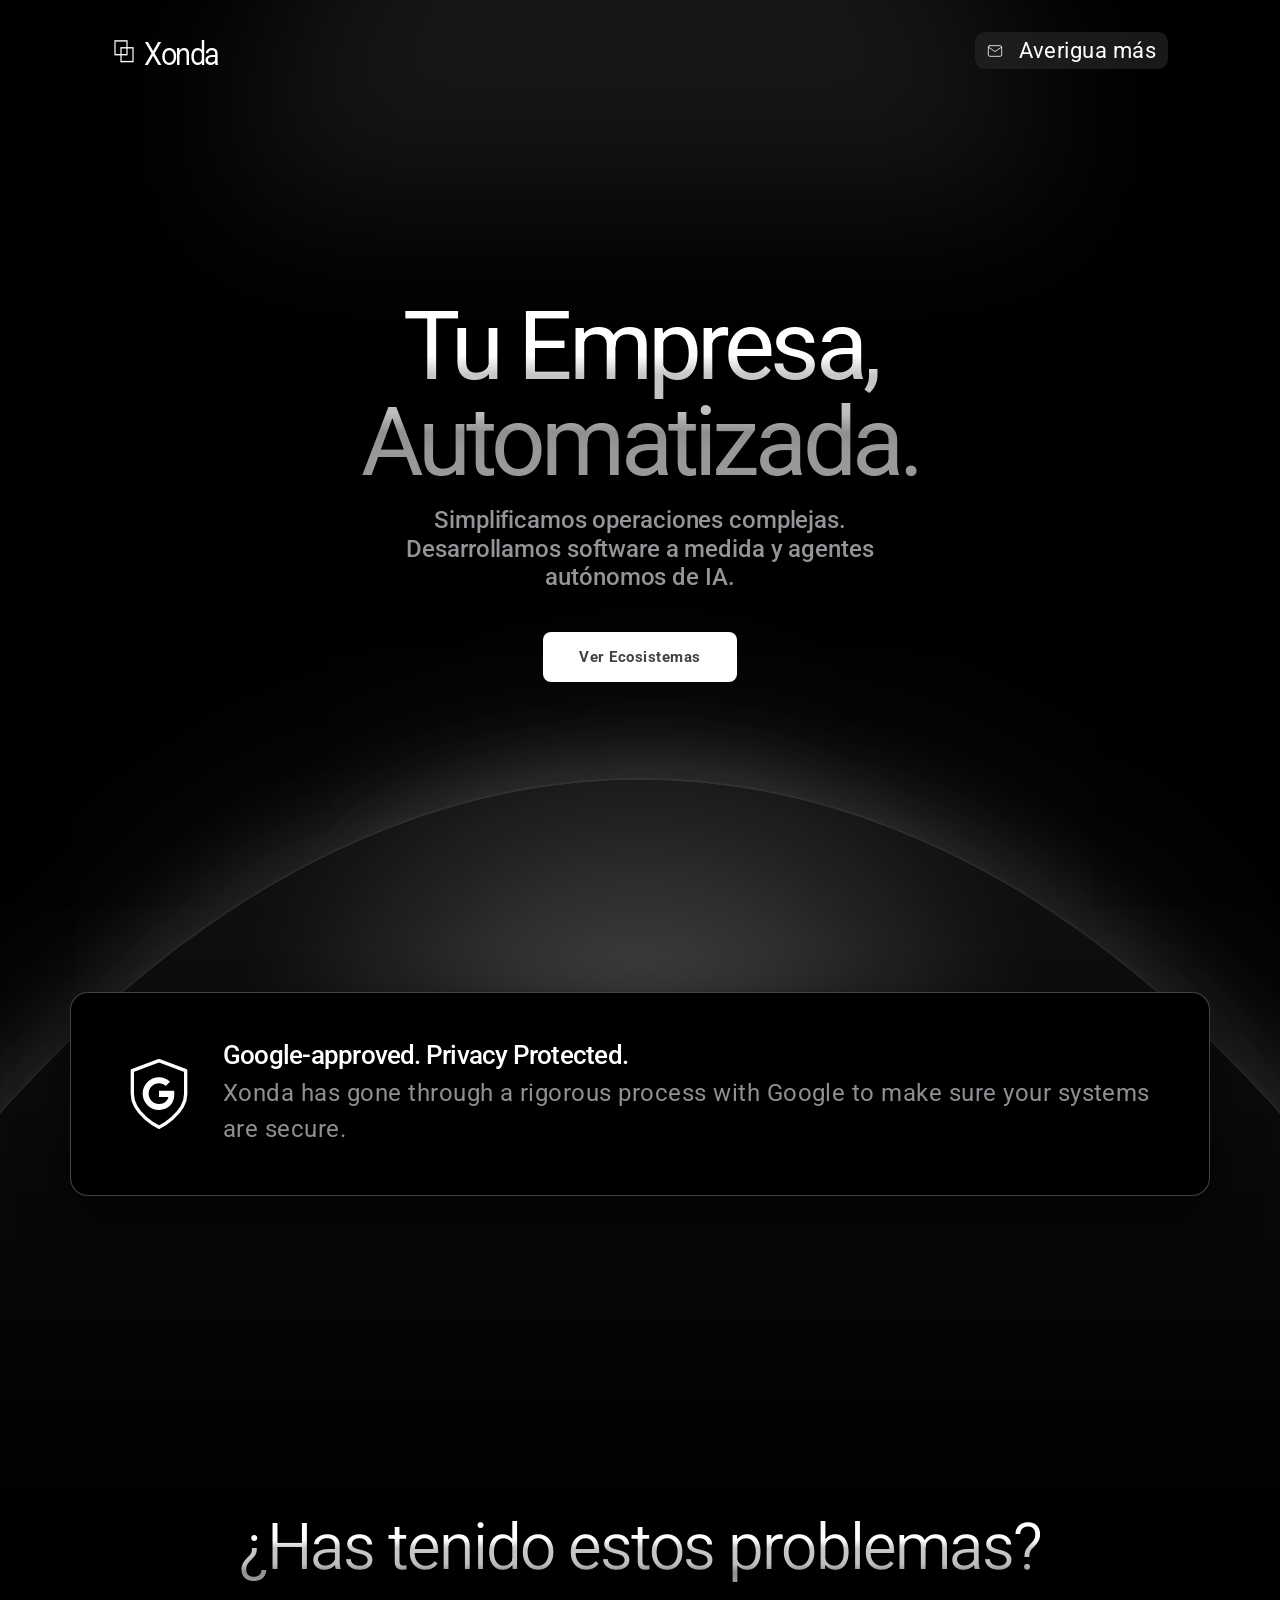
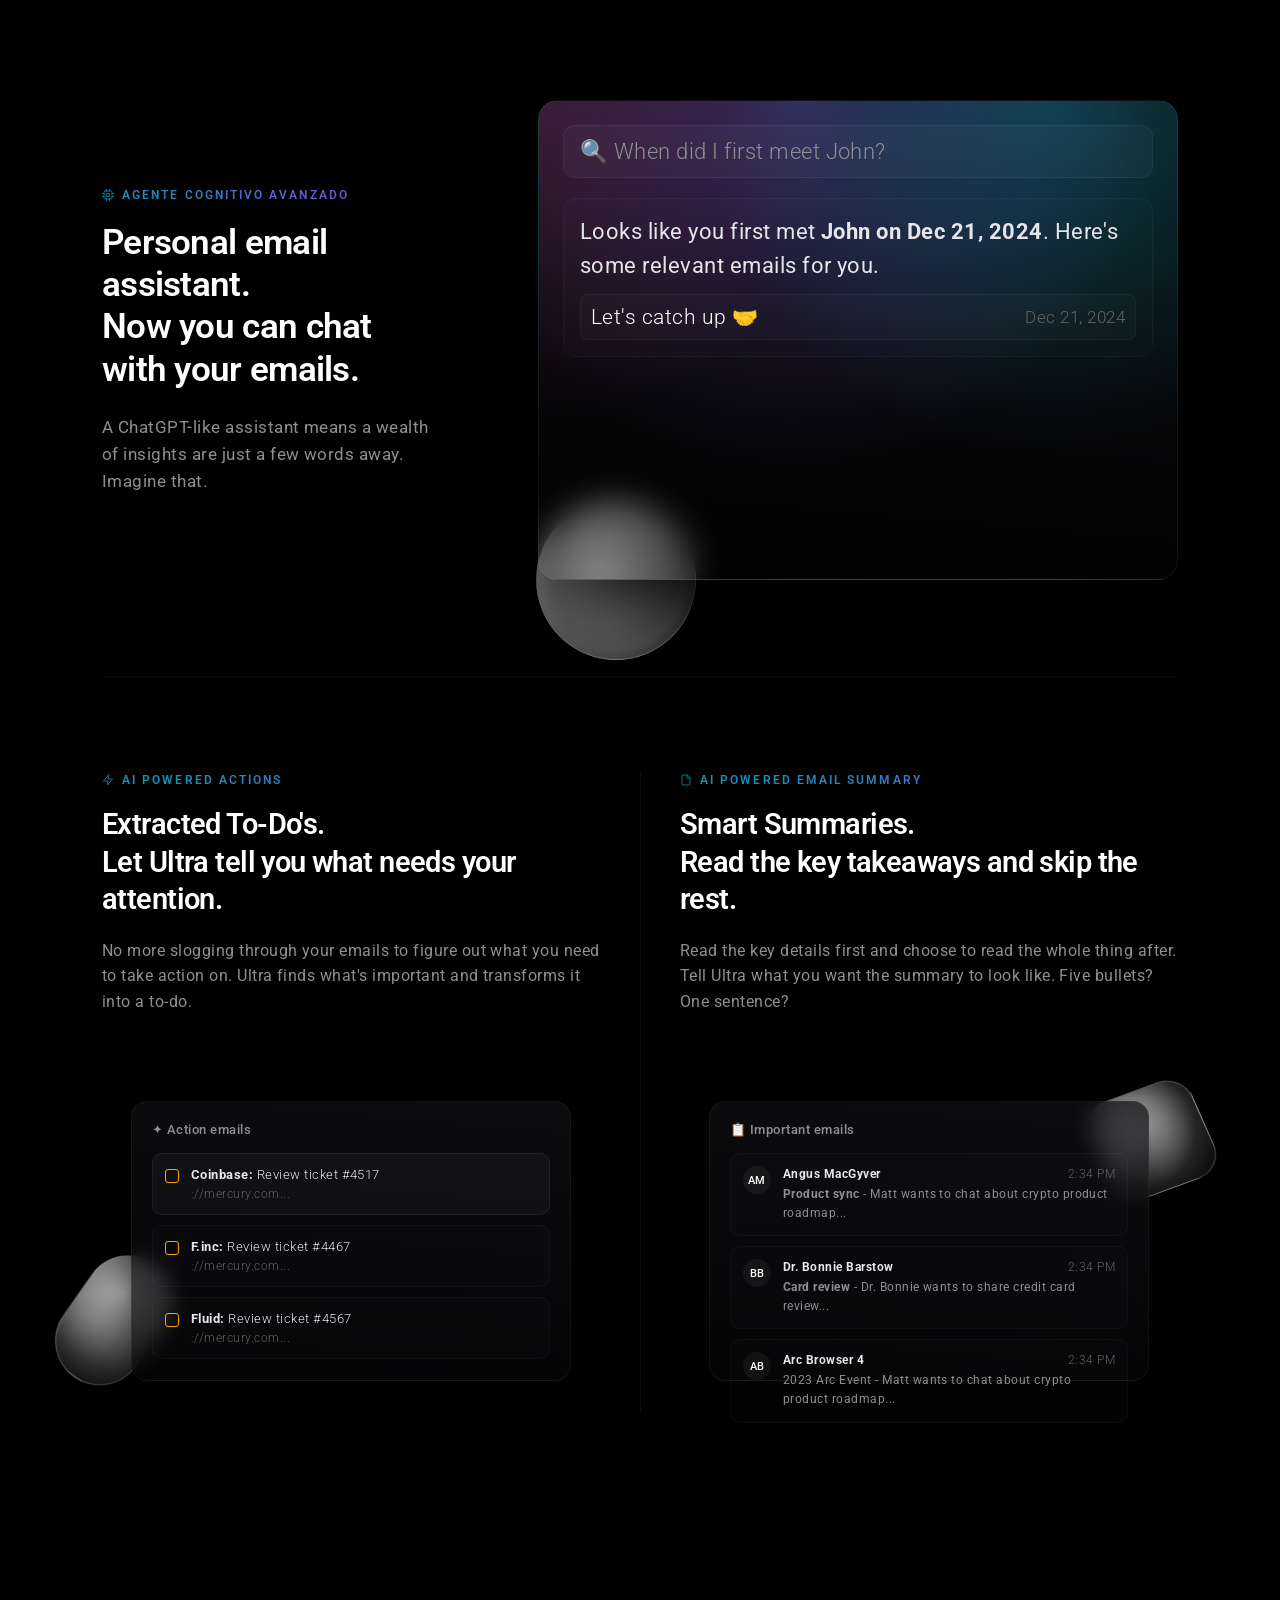
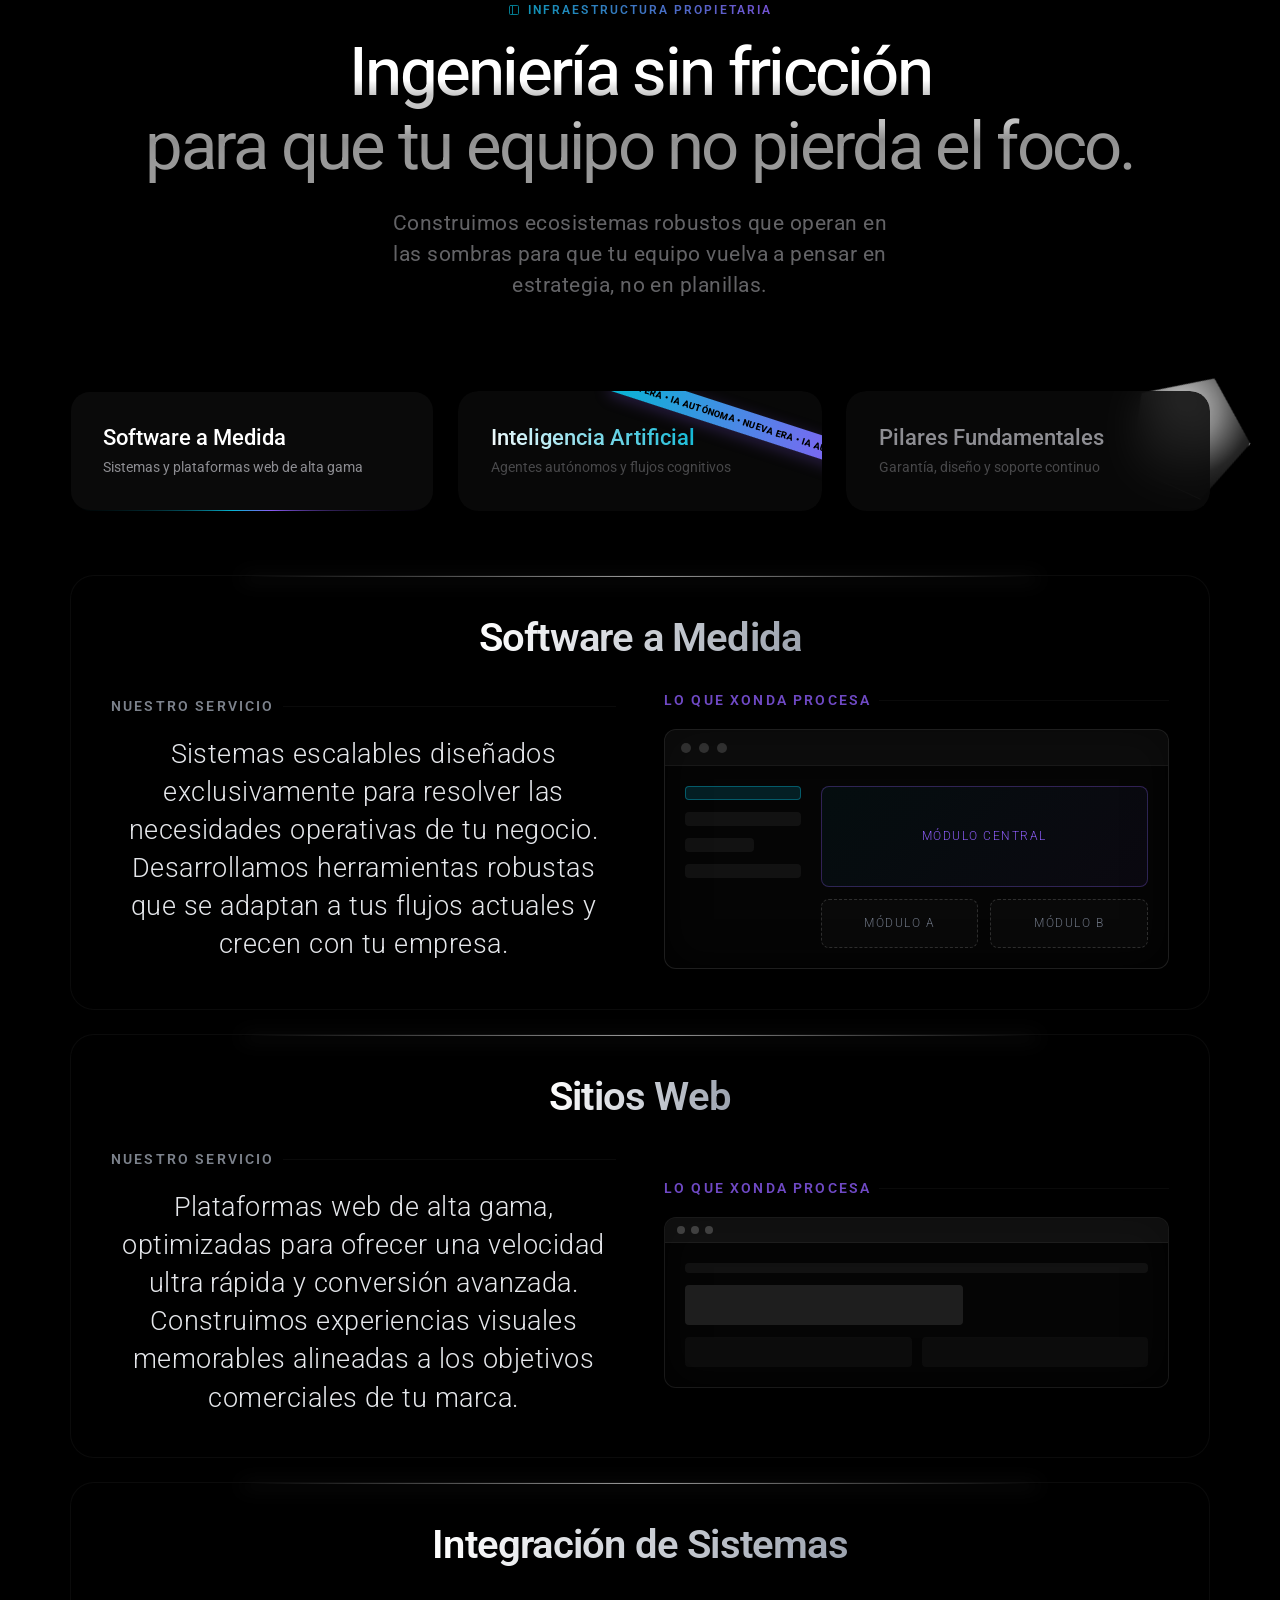
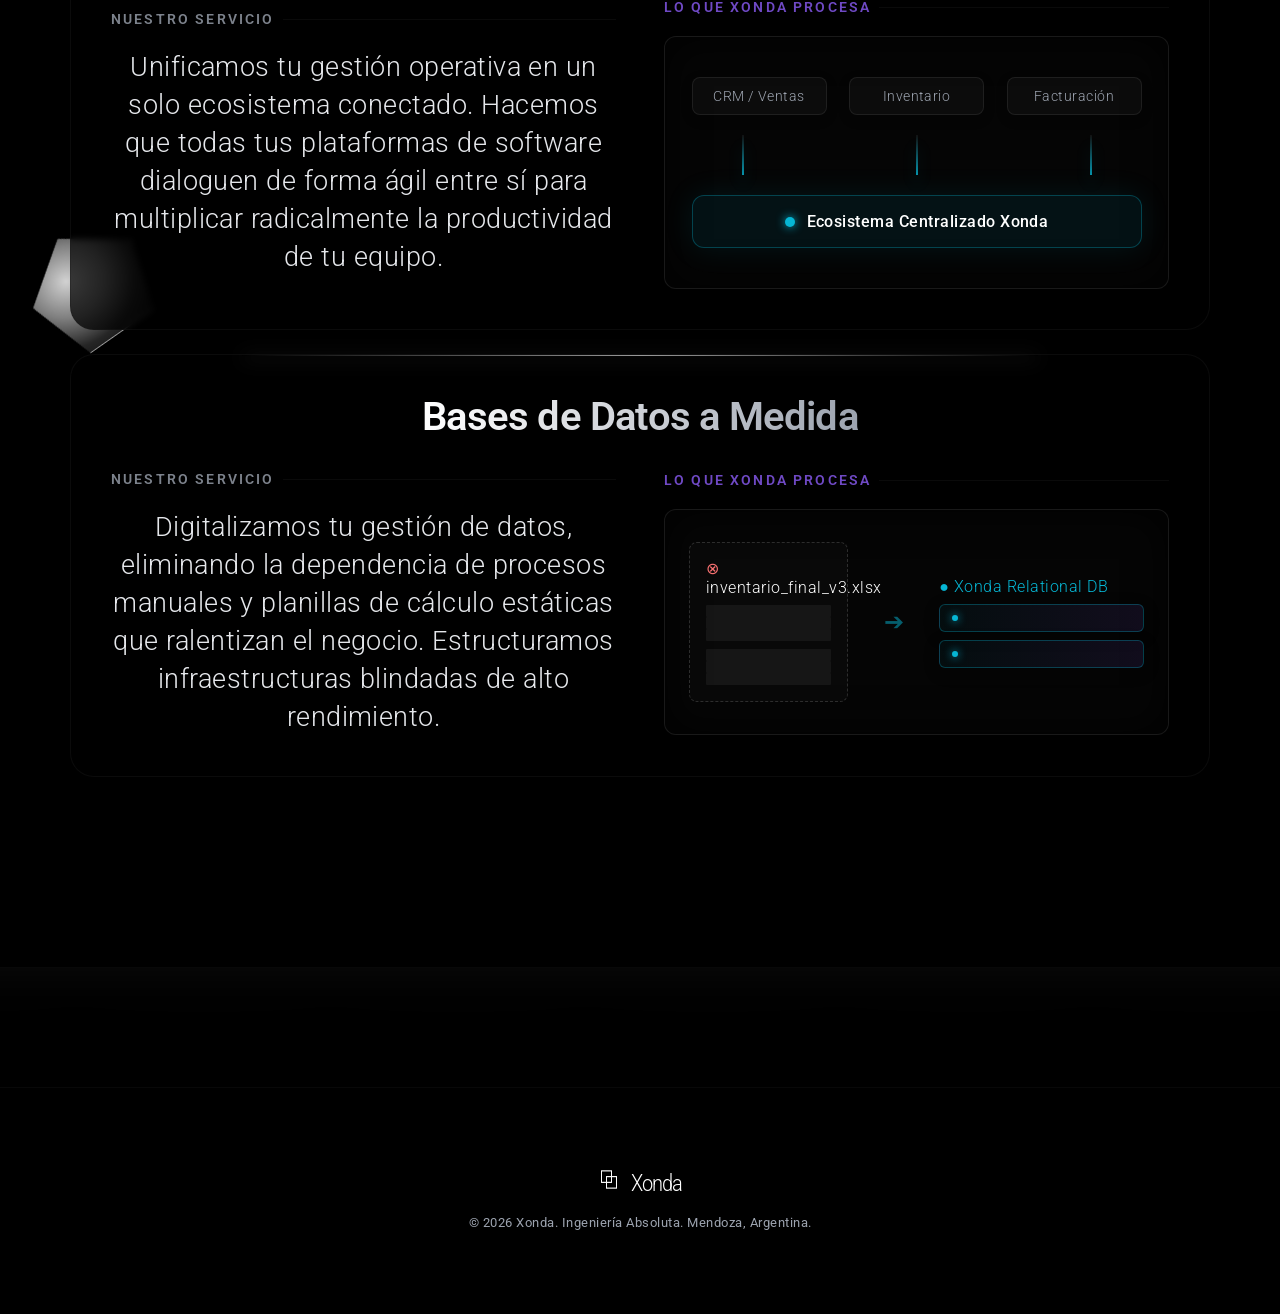
==== commit 380b9cbf: "prueba de vercel" ====
--- a/index.html
+++ b/index.html
@@ -3065,7 +3065,7 @@
                     }, 50); 
                 });
             });
-        });
+        }); 
 
     </script>
 </body>
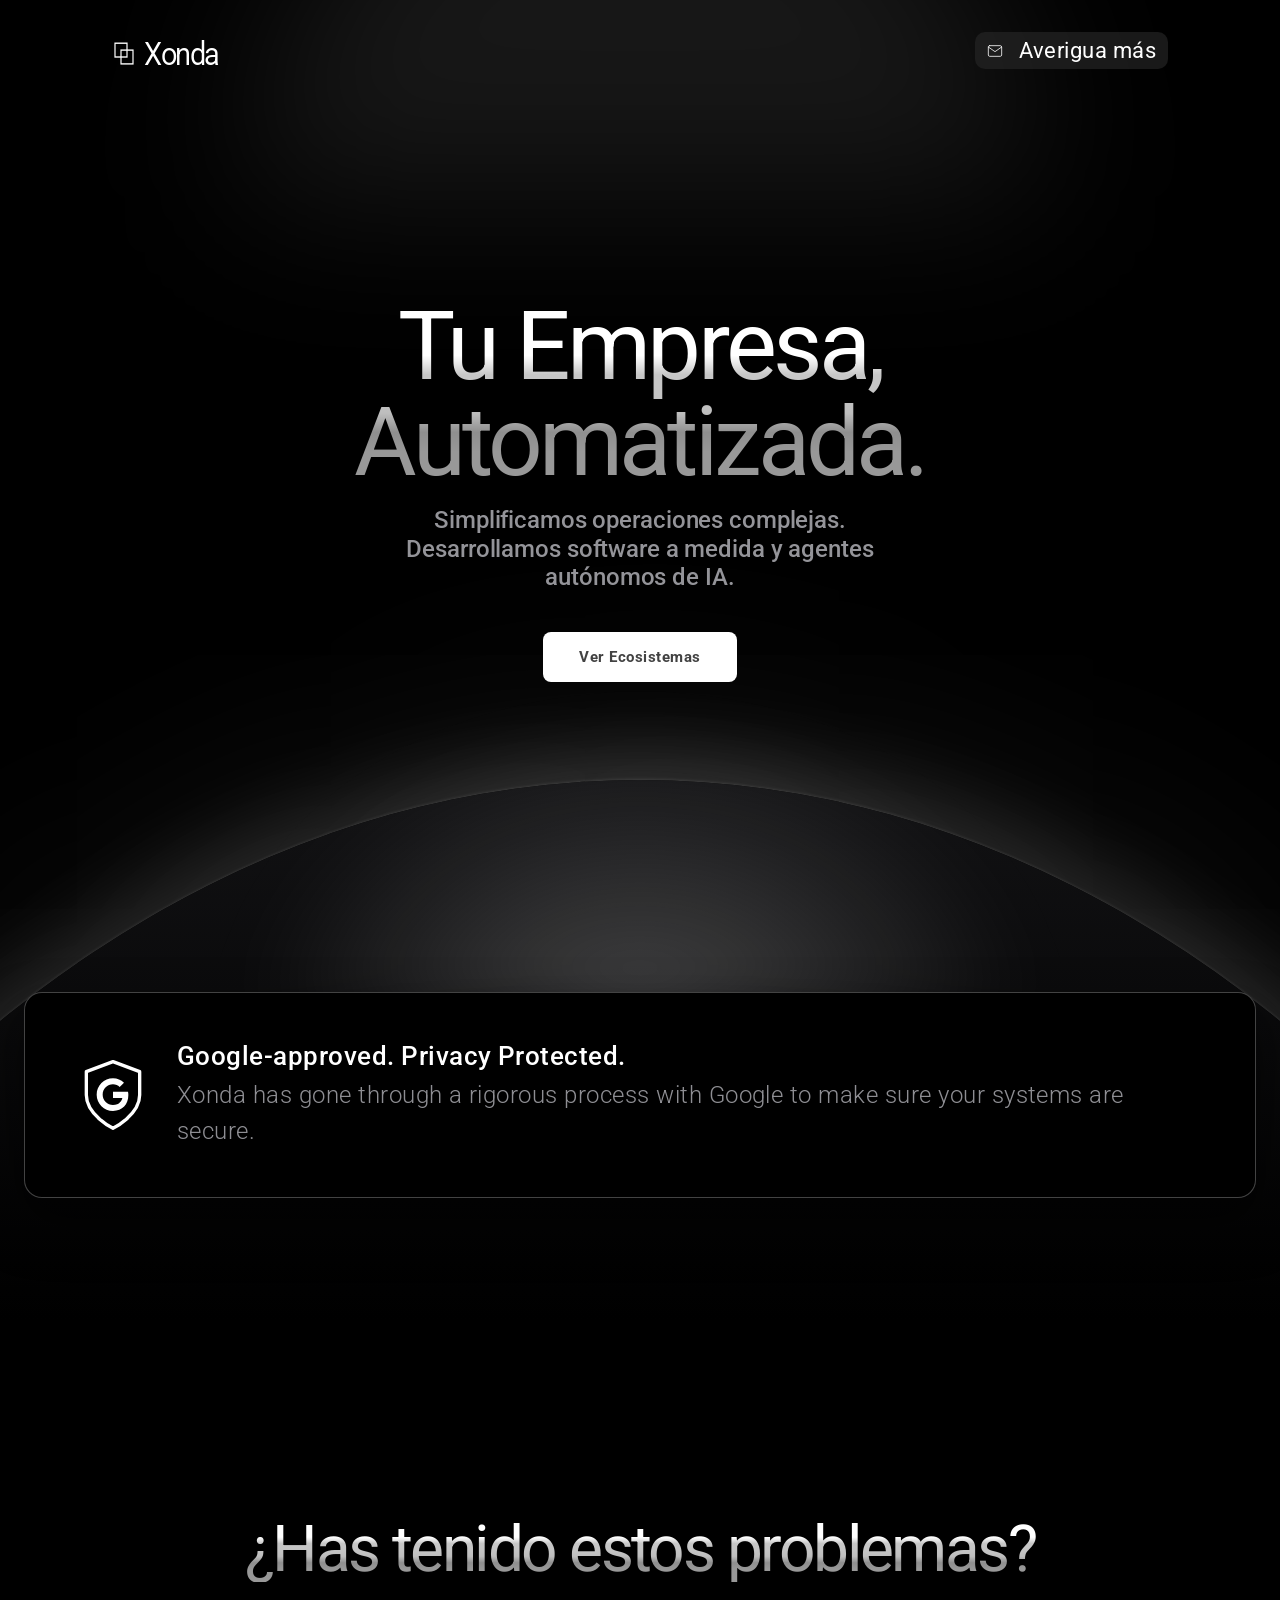
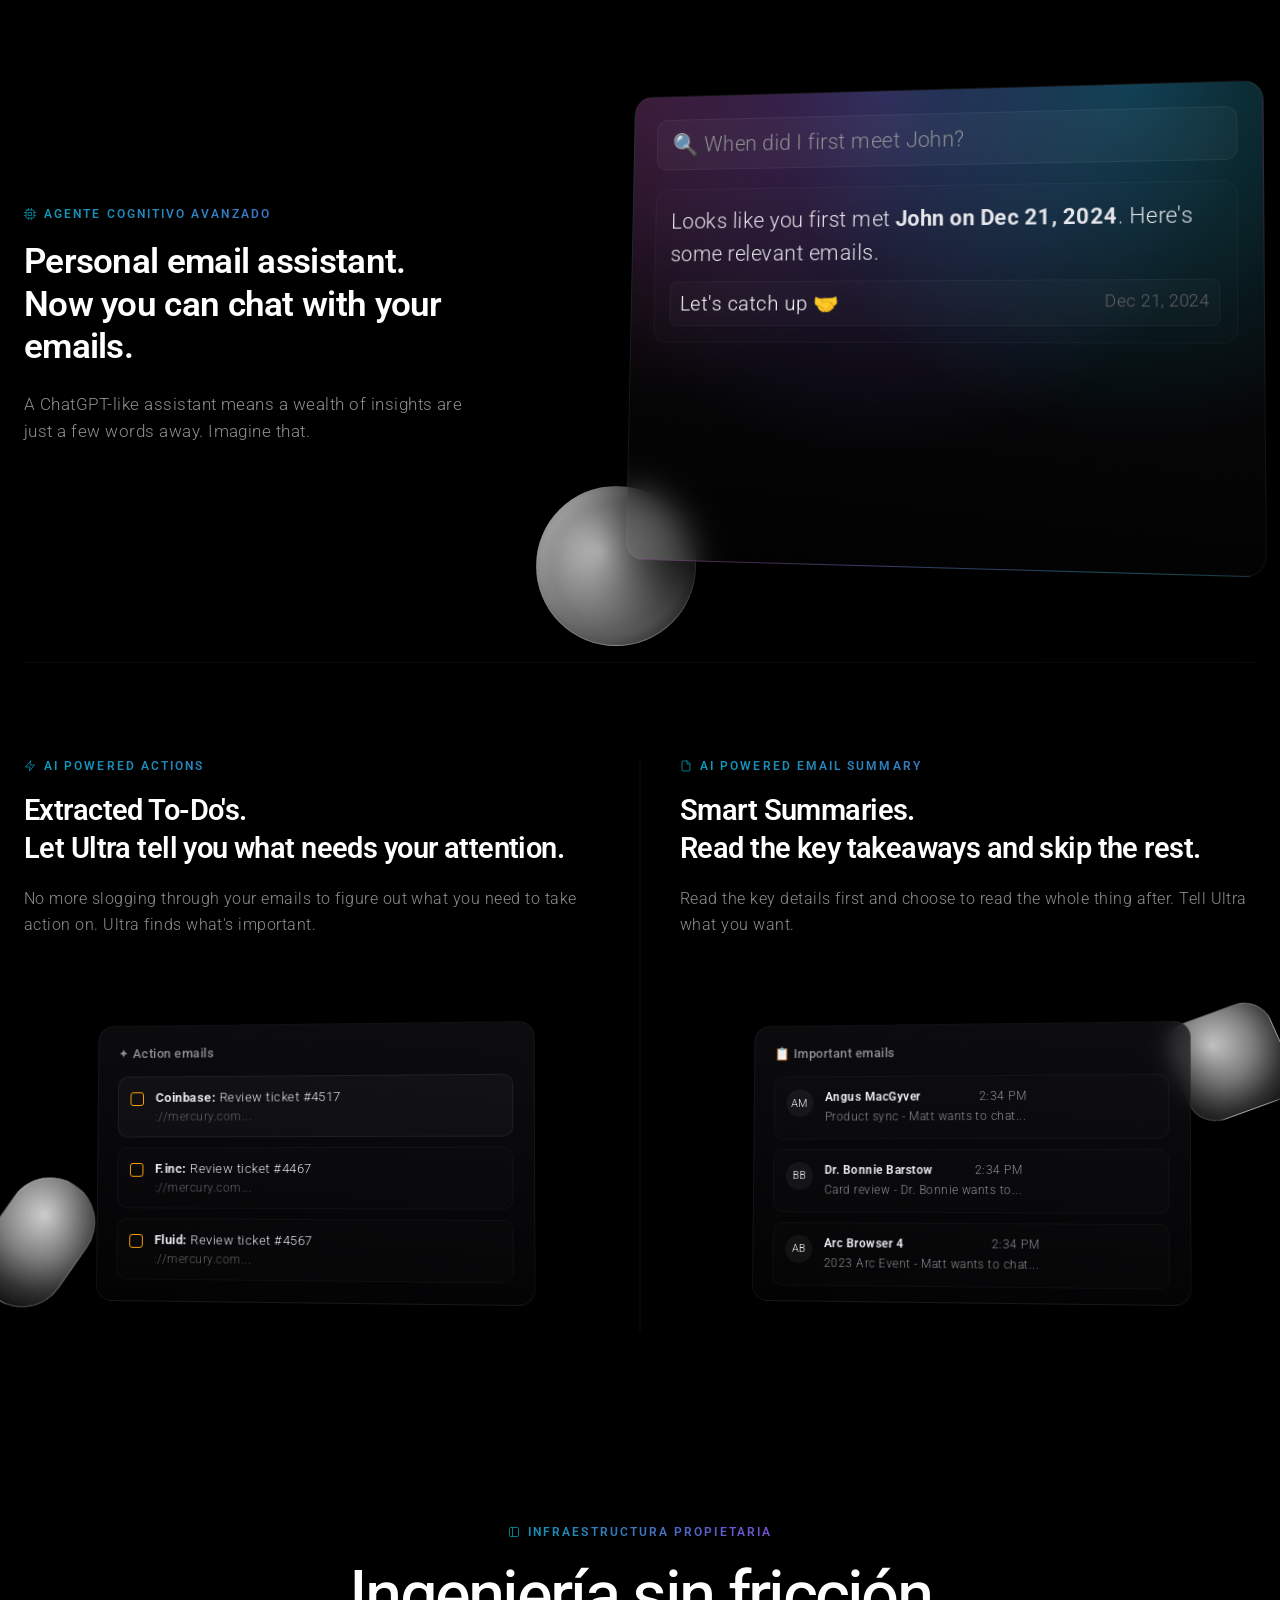
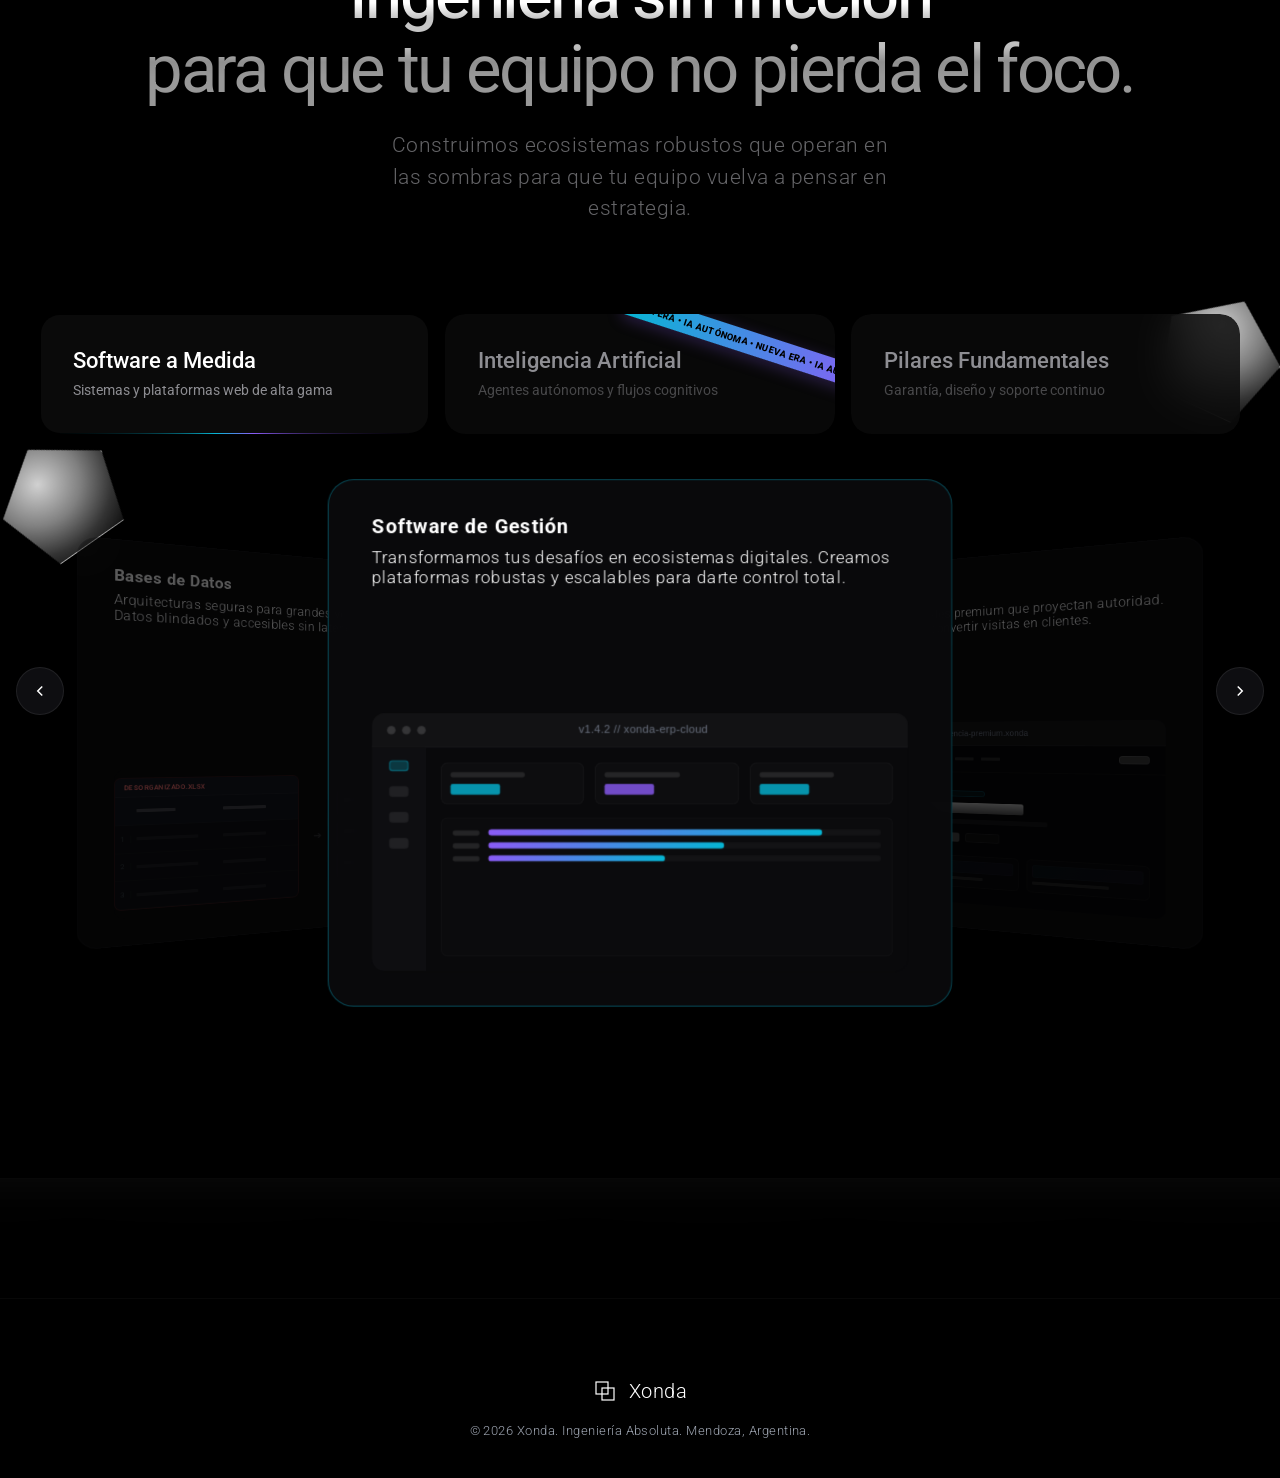
==== commit 97f5495e: "retoques a la seccion de servicios parte 2" ====
--- a/index.html
+++ b/index.html
@@ -5,14 +5,13 @@
     <meta name="viewport" content="width=device-width, initial-scale=1.0">
     <title>Xonda | Orquestador de Inercia Digital</title>
     
-    <!-- Conexión con Google Fonts -->
     <link rel="preconnect" href="https://fonts.googleapis.com">
     <link rel="preconnect" href="https://fonts.gstatic.com" crossorigin>
-    <link href="https://fonts.googleapis.com/css2?family=Roboto:ital,wght@0,100..900;1,100..900&display=swap" rel="stylesheet">
+    <link href="https://fonts.googleapis.com/css2?family=Roboto:wght@300;400;500;600;700&display=swap" rel="stylesheet">
 
     <style>
         /* =======================================================
-           1. CANVAS OBSIDIAN Y REGLAS DE DIRECCIÓN DE ARTE
+           1. VARIABLES, RESET Y TIPOGRAFÍA GLOBAL
            ======================================================= */
         :root {
             --bg-pure-black: #000000; 
@@ -20,7 +19,6 @@
             --text-secondary: #9CA3AF; 
             --neon-cyan: #06B6D4;
             --neon-purple: #8B5CF6;
-            
             --cubic-apple: cubic-bezier(0.16, 1, 0.3, 1);
         }
 
@@ -29,2252 +27,1016 @@
             padding: 0; 
             box-sizing: border-box; 
             outline: none; 
-            
-            /* CAMBIO AQUÍ: Ahora toda la página usará Roboto */
             font-family: "Roboto", sans-serif;
-            font-optical-sizing: auto;
-            
-            /* Optimizaciones de renderizado de texto */
             -webkit-font-smoothing: antialiased; 
             -moz-osx-font-smoothing: grayscale; 
         }
-
-        /* --- REGLAS EXTRAS RECOMENDADAS PARA EL HERO --- */
-
-        /* Configuración para tus Subtítulos o Párrafos (P) */
-        p {
-            font-family: "Roboto", sans-serif;
-            font-size: 1.05rem;        /* Tamaño de lectura cómodo */
-            font-weight: 400;
-            color: var(--text-secondary); /* Usa el gris (#9CA3AF) para darle jerarquía */
-            line-height: 1.6;
-            text-align: center;
-            
-            /* EL TRUCO CLAVE: Limitamos el ancho para que no se estire horizontalmente */
-            max-width: 580px;          
-            margin: 0 auto 40px auto;  /* Lo centra horizontalmente y lo separa del botón inferior */
-        }
-
 
         html { scroll-behavior: smooth; }
 
         body {
             background-color: var(--bg-pure-black);
             color: var(--text-primary);
-            font-weight: 300; /* Letras finas globales */
-            -webkit-font-smoothing: antialiased;
+            font-weight: 300;
             letter-spacing: 0.03em; 
             min-height: 100vh;
             overflow-x: hidden;
             position: relative;
         }
 
-        /* Apaga el fixed en móviles para recuperar los 60 FPS al scrollear */
         @media (max-width: 768px) {
-            body {
-                background-attachment: scroll; 
-            }
-        }
-
-        /* LUZ DEL TECHO (PASO 2) */
+            body { background-attachment: scroll; }
+        }
+
+        /* =======================================================
+           2. EFECTOS GLOBALES (LUCES Y REVELADOS)
+           ======================================================= */
         .techo-luz {
+            position: absolute; top: 0; left: 50%; transform: translate(-50%, -50%);
+            width: 800px; height: 400px;
+            background: rgba(255, 255, 255, 0.090);
+            border-radius: 400px 400px 0 0;
+            filter: blur(80px);
+            z-index: 0; pointer-events: none;
+        }
+
+        .reveal { opacity: 0; transform: translateY(30px); transition: all 1s var(--cubic-apple); }
+        .reveal.activa { opacity: 1; transform: translateY(0); }
+
+        /* =======================================================
+           3. NAVBAR Y HERO SECTION
+           ======================================================= */
+        .navbar {
+            display: flex; justify-content: space-between; align-items: center;
+            padding: 2rem 7rem; position: absolute; top: 0; left: 50%;
+            transform: translateX(-50%); width: 100%; max-width: 120rem;
+            z-index: 10000; background: transparent;
+        }
+
+        .logo { 
+            display: flex; align-items: center; gap: 0.5rem; text-decoration: none;
+            font-size: 1.8rem; color: var(--text-primary); letter-spacing: -0.05em; 
+            font-weight: 380; transform: scaleY(1.15); transform-origin: center top; 
+        }
+
+        .btn-contact, .btn-primary {
+            display: inline-flex; align-items: center; justify-content: center; gap: 1rem;
+            text-decoration: none; transition: all 0.3s ease;
+        }
+
+        .btn-contact {
+            background: rgba(37, 37, 37, 0.692); border-radius: 10px; padding: 6px 12px;
+            color: #ffffff; font-size: 1.35rem; font-weight: 400; 
+        }
+        .btn-contact:hover { background: rgba(255, 255, 255, 0.08); border: 1px solid rgba(255, 255, 255, 0.2); }
+
+        .btn-primary {
+            background-color: #FFFFFF; color: #000000bd; font-weight: 700; font-size: 15px;
+            padding: 16px 36px; border-radius: 8px;
+        }
+        .btn-primary:hover { transform: translateY(-2px); box-shadow: 0 10px 25px rgba(255, 255, 255, 0.15); }
+
+        .hero { min-height: 100vh; display: flex; align-items: center; justify-content: center; position: relative; padding-top: 80px; }
+        .hero-layout { display: flex; flex-direction: column; align-items: center; justify-content: center; text-align: center; width: 100%; max-width: 950px; z-index: 10; margin: 0 auto; }
+        
+        .hero-title, .section-title-premium, .problemas-main-title {
+            font-weight: 400; letter-spacing: -0.04em; line-height: 1; text-align: center;
+            background: linear-gradient(to bottom, #ffffff 30%, #ffffffc7 40%, #ffffffc5 50%, #ffffffbe 60%, #ffffff8f 70%, #ffffff98 80%);
+            -webkit-background-clip: text; -webkit-text-fill-color: transparent; background-clip: text;
+        }
+        .hero-title { font-size: 6rem; margin-bottom: 1rem; }
+        
+        .hero-subtitle {
+            font-size: 1.5rem; font-weight: 490; color: #949499; max-width: 22em;
+            margin: 0 auto 2.5rem auto; line-height: 1.2; letter-spacing: -0.005em; text-align: center;
+        }
+
+        /* =======================================================
+           4. CURVA GIGANTE Y CONTENEDOR DE CAPAS
+           ======================================================= */
+        .seccion-capas {
+            position: relative; padding: 180px 24px 140px 24px; width: 100%;
+            background-color: var(--bg-pure-black); margin-top: -120px; z-index: 1;
+        }
+
+        .seccion-capas::before {
+            content: ""; position: absolute; top: 0; left: -50%; width: 200%; height: 100%; 
+            background: linear-gradient(to bottom, rgb(18, 18, 20) 0%, var(--bg-pure-black) 15%); 
+            border-radius: 50% 50% 0 0; z-index: -2; will-change: transform; transform: translateZ(0);
+            box-shadow: 0px -1px 3px rgba(255, 255, 255, 0.10), 0px -30px 80px rgba(255, 255, 255, 0.12), 0px -80px 200px rgba(255, 255, 255, 0.06), 0px 20px 50px rgba(0, 0, 0, 0.9);
+        }
+
+        .seccion-capas::after {
+            content: ""; position: absolute; top: -50px; left: 50%; transform: translateX(-50%);
+            width: 800px; height: 300px; filter: blur(40px); z-index: -1; pointer-events: none;
+            background: radial-gradient(ellipse at 50% 100%, rgba(255, 255, 255, 0.25) 0%, rgba(255, 255, 255, 0) 70%);
+        }
+
+        /* PRIVACY CARD */
+        .privacy-card {
+            display: flex; align-items: center; gap: 24px; width: 100%; max-width: 80rem;
+            margin: 2rem auto 20rem auto; padding: 3rem; background: var(--bg-pure-black);
+            border: 1px solid rgba(133, 133, 133, 0.5); border-radius: 18px;
+            box-shadow: 0 25px 50px rgba(0, 0, 0, 0.6); position: relative; z-index: 2;
+        }
+        .privacy-badge { display: flex; align-items: center; justify-content: center; width: 5rem; height: 5rem; flex-shrink: 0; }
+        .privacy-content h4 { font-size: 1.6rem; font-weight: 500; margin-bottom: 6px; }
+        .privacy-content p { font-size: 1.5rem; color: #8E8E93; line-height: 1.5; }
+
+        /* =======================================================
+           5. SECCIÓN DE PROBLEMAS Y EFECTOS GEOMÉTRICOS 3D
+           ======================================================= */
+        .problemas-seccion { width: 100%; max-width: 80rem; margin: 0 auto 12rem auto; position: relative; }
+        .problemas-main-title { font-size: 4rem; margin-bottom: 6.5rem; }
+
+        .solucion-destacada, .soluciones-secundarias { display: grid; align-items: center; position: relative; }
+        .solucion-destacada { grid-template-columns: 1fr 1fr; gap: 6rem; margin-bottom: 6rem; }
+        .soluciones-secundarias { grid-template-columns: 1fr 1fr; gap: 5rem; border-top: 1px solid rgba(255, 255, 255, 0.04); padding-top: 6rem; margin-top: 4rem; }
+        .soluciones-secundarias::after { content: ""; position: absolute; top: 6rem; bottom: 0; left: 50%; transform: translateX(-50%); width: 1px; background: rgba(255, 255, 255, 0.06); }
+
+        .solucion-info, .solucion-box-mini { text-align: left; z-index: 2; display: flex; flex-direction: column; }
+        .solucion-tag-premium { display: inline-flex; align-items: center; gap: 8px; font-size: 0.72rem; font-weight: 600; text-transform: uppercase; letter-spacing: 0.18em; margin-bottom: 1.2rem; filter: brightness(0.85); background: linear-gradient(45deg, var(--neon-cyan) 0%, var(--neon-purple) 100%); -webkit-background-clip: text; -webkit-text-fill-color: transparent; }
+        .solucion-tag-premium svg { stroke: var(--neon-cyan); flex-shrink: 0; opacity: 0.8; }
+        
+        .solucion-info h3 { font-size: 2.2rem; line-height: 1.2; font-weight: 600; margin-bottom: 1.5rem; letter-spacing: -0.02em; }
+        .solucion-info p { font-size: 1.05rem; color: #8E8E93; line-height: 1.6; max-width: 440px; margin: 0; }
+        .solucion-box-mini h3 { font-size: 1.8rem; line-height: 1.3; font-weight: 600; margin-bottom: 1.2rem; letter-spacing: -0.02em; }
+        .solucion-box-mini p { font-size: 1rem; color: #8E8E93; line-height: 1.6; max-width: 100%; margin: 0; }
+
+        /* FIGURAS 3D FLOTANTES */
+        .esfera-central-3d {
+            position: absolute; width: 10rem; height: 10rem; top: 90%; left: 50%; border-radius: 50%; z-index: 0; pointer-events: none;
+            will-change: transform; transform: translate(-65%, -20%) translateZ(0); 
+            background: radial-gradient(circle at 40% 40%, rgba(255, 255, 255, 0.82) 0%, rgba(255, 255, 255, 0.6) 30%, rgba(255, 255, 255, 0.4) 60%, rgba(255, 255, 255, 0.3) 100%);
+            border: 1px solid rgba(255, 255, 255, 0.18); backdrop-filter: blur(12px); -webkit-backdrop-filter: blur(12px);
+            box-shadow: -10px 15px 35px rgba(0, 0, 0, 0.4), inset -4px -4px 10px rgba(0, 0, 0, 0.3), inset 6px 6px 15px rgba(255, 255, 255, 0.25);
+        }
+        .geometria-capsula-3d, .geometria-cubo-3d, .geometria-pentagono-3d {
+            position: absolute; z-index: 0; pointer-events: none; border: 1px solid rgba(255, 255, 255, 0.25);
+            background: radial-gradient(circle at 40% 30%, rgba(255, 255, 255, 0.82) 0%, rgba(255, 255, 255, 0.5) 40%, rgba(255, 255, 255, 0.2) 70%, rgba(0, 0, 0, 0.4) 100%);
+        }
+        .geometria-capsula-3d { width: 90px; height: 140px; border-radius: 50px; bottom: 20px; left: -35px; transform: rotate(35deg) translateZ(-10px); box-shadow: -15px 15px 30px rgba(0, 0, 0, 0.5); }
+        .geometria-cubo-3d { width: 110px; height: 110px; border-radius: 28px; top: 10px; right: -30px; transform: rotate(-20deg) rotateX(15deg) translateZ(-10px); box-shadow: 15px 15px 35px rgba(0, 0, 0, 0.5); }
+        .geometria-pentagono-3d { width: 120px; height: 120px; clip-path: polygon(50% 0%, 100% 38%, 82% 100%, 18% 100%, 0% 38%); -webkit-clip-path: polygon(50% 0%, 100% 38%, 82% 100%, 18% 100%, 0% 38%); filter: drop-shadow(0 20px 40px rgba(0, 0, 0, 0.7)); will-change: transform; transform: translateZ(0); }
+
+        /* INTERFACES (MOCKUPS PROBLEMAS) */
+        .solucion-visual-wrapper { display: flex; align-items: center; justify-content: flex-end; perspective: 1200px; z-index: 1; width: 100%; }
+        .mini-visual-wrapper { position: relative; width: 100%; height: 340px; margin-top: 3.5rem; display: flex; align-items: center; justify-content: center; perspective: 1200px; }
+        
+        /* =======================================================
+           1. RECUPERANDO LA TARJETA PREMIUM DE "PROBLEMAS"
+           ======================================================= */
+        .interfaz-mockup {
+            width: 40rem; 
+            height: 30rem; 
+            
+            /* 🔥 EL TRIPLE GRADIENTE RADIAL ORIGINAL (Cian, Púrpura, Rosa) + Fondo translúcido */
+            background: 
+                radial-gradient(circle at 80% 0%, rgba(6, 182, 212, 0.28) 0%, transparent 50%), 
+                radial-gradient(circle at 40% 0%, rgba(139, 92, 246, 0.28) 0%, transparent 60%), 
+                radial-gradient(circle at 0% 0%, rgba(236, 72, 153, 0.18) 0%, transparent 40%), 
+                linear-gradient(185deg, rgba(17, 17, 21, 0.75) 0%, rgba(5, 5, 7, 0.35) 100%);
+                
+            backdrop-filter: blur(16px); 
+            -webkit-backdrop-filter: blur(16px);
+            
+            border: 1px solid rgba(255, 255, 255, 0.06); 
+            border-radius: 20px; 
+            padding: 24px; 
+            box-shadow: 0 40px 80px rgba(0, 0, 0, 0.9);
+            
+            /* Inclinación espacial restaurada */
+            will-change: transform, backdrop-filter; 
+            transform: rotateY(-8deg) rotateX(3deg) translateZ(0); 
+            z-index: 1;
+        }
+
+        /* Recuperamos la translucidez de las tarjetas mini que la acompañan */
+        .mini-mockup-card { 
+            width: 100%; 
+            max-width: 440px; 
+            height: 280px; 
+            
+            /* Fondo translúcido original */
+            background: linear-gradient(185deg, rgba(17, 17, 21, 0.75) 0%, rgba(5, 5, 7, 0.6) 100%);
+            backdrop-filter: blur(10px); 
+            -webkit-backdrop-filter: blur(10px);
+            
+            border: 1px solid rgba(255, 255, 255, 0.05); 
+            border-radius: 16px; 
+            padding: 20px; 
+            box-shadow: 0 30px 60px rgba(0, 0, 0, 0.8);
+            will-change: transform, backdrop-filter;
+            transform: rotateY(-6deg) rotateX(2deg) translateZ(0); 
+            z-index: 1;
+        }
+
+        .mockup-header { background: rgba(255, 255, 255, 0.03); border: 1px solid rgba(255, 255, 255, 0.05); padding: 12px 16px; border-radius: 12px; font-size: 1.4rem; color: #8E8E93; margin-bottom: 20px; }
+        .mockup-response-card { background: rgba(255, 255, 255, 0.01); border: 1px solid rgba(255, 255, 255, 0.03); border-radius: 14px; padding: 16px; }
+        .mockup-response-card p { font-size: 1.4rem; line-height: 1.5; color: #E5E5EA; margin-bottom: 12px; }
+        .mockup-inner-pill { background: rgba(255, 255, 255, 0.02); border: 1px solid rgba(255, 255, 255, 0.04); padding: 10px; border-radius: 8px; display: flex; justify-content: space-between; font-size: 1.3rem; }
+        .mockup-inner-pill span { color: #fff; } .mockup-inner-pill small { color: #636366; }
+
+        .mini-header { font-size: 0.8rem; color: #8E8E93; font-weight: 500; margin-bottom: 16px; }
+        .mini-list { display: flex; flex-direction: column; gap: 10px; }
+        .mini-item, .mini-email-item { display: flex; gap: 12px; padding: 12px; border-radius: 10px; background: rgba(255, 255, 255, 0.01); border: 1px solid rgba(255, 255, 255, 0.03); }
+        .mini-item.active-todo { background: rgba(255, 255, 255, 0.03); border-color: rgba(255, 255, 255, 0.06); }
+        .todo-check { width: 14px; height: 14px; border: 1px solid #ff9f0a; border-radius: 3px; margin-top: 3px; flex-shrink: 0; }
+        .todo-body, .email-body { font-size: 0.8rem; line-height: 1.4; color: #E5E5EA; }
+        .todo-body span { display: block; color: #636366; font-size: 0.72rem; margin-top: 2px; }
+        .email-avatar { width: 28px; height: 28px; border-radius: 50%; background: rgba(255, 255, 255, 0.05); display: flex; align-items: center; justify-content: center; font-size: 0.7rem; color: #fff; flex-shrink: 0; }
+        .email-top { display: flex; justify-content: space-between; font-size: 0.75rem; margin-bottom: 2px; }
+        .email-top span, .mini-email-item p { color: #8E8E93; font-size: 0.75rem; }
+
+        /* =======================================================
+           6. SECCIÓN DE SERVICIOS (TABS Y BENTO GRID)
+           ======================================================= */
+        .section-header { text-align: center; margin: 50px auto 90px; display: flex; flex-direction: column; align-items: center; }
+        .section-title-premium { font-size: 4.2rem; font-weight: 450; line-height: 1.1; color: #fff; margin-bottom: 24px; }
+        .section-title-premium span { color: #8E8E93; font-weight: 400; }
+        .section-subtitle-premium { font-size: 1.3rem; color: #636366; line-height: 1.5; max-width: 520px; margin: 0 auto; }
+        
+        .contenedor-servicios-fijo { position: relative; width: 100%; min-height: 750px; margin-bottom: 50px; }
+        .pentagono-top { top: -20px; right: -40px; transform: rotate(25deg) rotateX(15deg); }
+        .pentagono-bottom { bottom: 27rem; left: -40px; transform: rotate(-35deg) rotateX(20deg); }
+
+        /* BOTONES DE TABS (CRISTAL ANIMADO) */
+        @property --gradient-angle { syntax: "<angle>"; initial-value: 0deg; inherits: false; }
+        .servicios-tabs { display: grid; grid-template-columns: repeat(3, 1fr); gap: 1.5rem; margin-bottom: 4rem; width: 100%; gap: 1rem; }
+        
+        .tab-btn-crystal {
+            background: rgba(10, 10, 10, 0.85); backdrop-filter: blur(20px); -webkit-backdrop-filter: blur(20px);
+            border: 1.5px solid transparent; border-radius: 20px; padding: 2rem; text-align: left; cursor: pointer;
+            position: relative; display: flex; flex-direction: column; gap: 8px; z-index: 1; transition: all 0.3s ease;
+            mask-image: linear-gradient(#fff, #fff), linear-gradient(#fff, #fff); mask-clip: padding-box, border-box; mask-composite: intersect;
+            -webkit-mask-image: -webkit-linear-gradient(#fff, #fff), -webkit-linear-gradient(#fff, #fff); -webkit-mask-clip: padding-box, border-box; -webkit-mask-composite: source-in;
+        }
+        .tab-btn-crystal .tab-title { font-size: 1.4rem; font-weight: 500; color: #8E8E93; transition: color 0.3s ease; }
+        .tab-btn-crystal .tab-desc { font-size: 0.9rem; color: #48484A; line-height: 1.4; transition: color 0.3s ease; }
+        
+        .tab-btn-crystal:hover { background: rgba(255, 255, 255, 0.08); }
+        .tab-btn-crystal:hover .tab-title { color: #fff; }
+        .tab-btn-crystal.active {
+            background: linear-gradient(#0a0a0a, #0a0a0a) padding-box, conic-gradient(from var(--gradient-angle), transparent 30%, #8B5CF6 45%, var(--neon-cyan) 55%, transparent 70%) border-box;
+            animation: rotarBordeFino 4s linear infinite;
+        }
+        .tab-btn-crystal.active .tab-title { color: #fff; }
+        .tab-btn-crystal.active .tab-desc { color: #8E8E93; }
+        
+        @keyframes rotarBordeFino { 0% { --gradient-angle: 0deg; } 100% { --gradient-angle: 360deg; } }
+        
+        /* Cartel Loop IA */
+        .badge-running-container { position: absolute; top: 16px; right: -45px; background: linear-gradient(90deg, var(--neon-cyan), var(--neon-purple)); padding: 6px 0; transform: rotate(18deg); box-shadow: 0 4px 15px rgba(139, 92, 246, 0.25); width: 260px; overflow: hidden; display: flex; }
+        .badge-track { display: flex; animation: marqueeContinuo 8s linear infinite; width: max-content; }
+        .badge-running-container span { font-size: 0.58rem; font-weight: 800; color: #000; letter-spacing: 0.06em; flex-shrink: 0; }
+        @keyframes marqueeContinuo { 0% { transform: translate3d(0, 0, 0); } 100% { transform: translate3d(-50%, 0, 0); } }
+
+        /* PANELES DE SERVICIO (BENTO GRID 2x2) */
+        .service-panel { display: none; visibility: hidden; opacity: 0; width: 100%; transition: opacity 0.4s var(--cubic-apple); }
+        
+        /* =======================================================
+           NUEVA DINÁMICA: CARRUSEL FLUIDO ESTILO APPLE
+           ======================================================= */
+
+        /* Cada panel de servicios ahora es una tira horizontal oculta por defecto */
+        .service-panel { 
+            display: none; 
+            visibility: hidden; 
+            opacity: 0; 
+            width: 100%; 
+            transition: opacity 0.4s var(--cubic-apple); 
+        }
+        
+        /* =======================================================
+           SOLUCIÓN MATRIZ DE ALTURAS CALIBRADA PREMIUM (COVERFLOW)
+           ======================================================= */
+        /* Aseguramos que el envoltorio interactivo sea el contenedor seguro */
+        .servicios-interactive-wrapper {
+            position: relative;
+            max-width: 1200px;
+            margin: 0 auto;
+            width: 100%;
+        }
+
+        /* Recuperamos tu flujo flexible original para que las pestañas no se pisen */
+        .contenedor-servicios-fijo { 
+            position: relative; 
+            width: 100%; 
+            min-height: 600px; 
+            margin-bottom: 50px; 
+        }
+
+        /* 🔥 Fijamos los 490px estrictos de escenario aquí para blindar el tamaño del carrusel */
+        .service-panel.active { 
+            display: block !important;
+            visibility: visible; 
+            opacity: 1; 
+            padding: 0;
+            width: 100%;
+            height: 490px; /* Tamaño estricto perfecto para que entren texto + mockup */
+            position: relative;
+            margin-top: 20px;
+            perspective: 1400px; /* Profundidad controlada en el eje exacto */
+            perspective-origin: center;
+            transform-style: preserve-3d;
+        }
+
+        /* Tarjetas con dimensiones controladas y distribución vertical armónica */
+        .card-servicio-ancha {
             position: absolute;
             top: 0;
             left: 50%;
-            transform: translate(-50%, -50%);
-            width: 800px;
-            height: 400px;
-            background: rgba(255, 255, 255, 0.090);
-            border-radius: 400px 400px 0 0;
-            filter: blur(80px);
-            z-index: 0;
+            margin-left: -290px; /* Centrado perfecto para el ancho de 580px */
+            width: 580px;        
+            height: 100%;        /* Adopta los 490px del panel activo exactamente */
+            background: rgba(10, 10, 12, 0.95); 
+            backdrop-filter: blur(20px); 
+            -webkit-backdrop-filter: blur(20px);
+            border: 1px solid rgba(255, 255, 255, 0.04); 
+            border-radius: 24px; 
+            padding: 32px 40px;  /* Ajuste de respiro interno */     
+            display: flex; 
+            flex-direction: column; 
+            justify-content: space-between; /* Distribuye el texto arriba y el mockup abajo */
+            box-sizing: border-box;
+            
+            transform-style: preserve-3d;
+            backface-visibility: hidden;
+            -webkit-backface-visibility: hidden;
+            
+            transition: transform 0.6s cubic-bezier(0.16, 1, 0.3, 1), opacity 0.6s ease, border-color 0.4s ease;
+            will-change: transform, opacity;
+            
+            opacity: 0;
+            transform: translateX(0) scale(0.5) translateZ(-500px) rotateY(0);
             pointer-events: none;
-        }
-
+            z-index: 1;
+        }
+
+        /* Agrupador para mantener juntos el título y el texto descriptivo */
+        .card-info-group {
+            display: flex;
+            flex-direction: column;
+            gap: 8px; /* Espaciado compacto y elegante entre título y párrafo */
+            width: 100%;
+            text-align: left;
+        }
+
+        
+        /* Modificadores de enfoque para la tarjeta del medio */
+        .card-servicio-ancha.is-center {
+            border-color: rgba(6, 182, 212, 0.35);
+        }
+
+        #ia .card-servicio-ancha[style*="grid-column"] {
+            grid-column: auto !important; 
+            width: 580px !important;
+        }
+
+        /* BOTONES DE NAVEGACIÓN TOTALMENTE INDEPENDIENTES */
+        .carousel-arrow {
+            position: absolute;
+            top: calc(50% + 40px); /* Ajustado considerando la altura de los botones de pestañas */
+            transform: translateY(-50%);
+            width: 48px;
+            height: 48px;
+            background: rgba(15, 15, 18, 0.95);
+            border: 1px solid rgba(255, 255, 255, 0.08);
+            backdrop-filter: blur(12px);
+            -webkit-backdrop-filter: blur(12px);
+            border-radius: 50%;
+            display: flex;
+            align-items: center;
+            justify-content: center;
+            cursor: pointer;
+            z-index: 999999 !important; 
+            color: #fff;
+            transition: background 0.2s ease, border-color 0.2s ease, transform 0.2s ease;
+        }
+        .carousel-arrow svg { width: 18px; height: 18px; fill: none; stroke: currentColor; stroke-width: 2; }
+        .carousel-arrow:hover { background: #06b6d4; border-color: #06b6d4; transform: translateY(-50%) scale(1.1); }
+        
+        .carousel-arrow.prev { left: -24px; }
+        .carousel-arrow.next { right: -24px; }
+
+        /* Adaptación Responsiva Móvil (Se aplana el 3D de forma segura) */
+        @media (max-width: 968px) {
+            .servicios-interactive-wrapper { height: auto; overflow-x: auto; padding: 0 16px; }
+            .service-panel.active { display: flex !important; flex-direction: row; gap: 16px; perspective: none; height: auto; margin-top: 10px; }
+            .card-servicio-ancha { position: relative; left: auto; margin-left: 0; flex: 0 0 100% !important; width: 100% !important; opacity: 1 !important; transform: none !important; padding: 24px; pointer-events: auto; }
+            .carousel-arrow { display: none !important; }
+        }
+
+        /* MOCKUPS INTERNOS DE BENTO (ESTRUCTURAS MINIMIZADAS) */
+        .software-static-container, .web-mockup-container, .integration-mockup-container, .db-mockup-container, .ai-terminal-container, .ai-automation-container, .ai-analytics-container, .mockup-pilar-container { padding: 20px; height: 220px; display: flex; flex-direction: column; }
+        
         /* =======================================================
-           PASO 3: NAVBAR Y COMPONENTES
+           MOCKUPS DETALLADOS (SOFTWARE Y WEB) - SIN ANIMACIONES
            ======================================================= */
-        .navbar {
+        .software-static-container, .web-mockup-container { 
+            padding: 0; 
+            height: 240px; 
+            display: flex; 
+            flex-direction: column; 
+            background: #09090b;
+            border-radius: 12px;
+            overflow: hidden;
+        }
+        
+        /* Contenedor Común de Ventana */
+        .window-header {
+            display: flex;
+            align-items: center;
+            justify-content: space-between;
+            padding: 10px 14px;
+            background: #121214;
+            border-bottom: 1px solid rgba(255, 255, 255, 0.04);
+        }
+        .window-dots { display: flex; gap: 6px; }
+        .window-dot { width: 8px; height: 8px; border-radius: 50%; background: rgba(255, 255, 255, 0.15); }
+        .window-title { font-size: 0.65rem; color: #6B7280; font-family: sans-serif; letter-spacing: 0.02em; }
+
+        /* Estructura Interna: Software de Gestión */
+        .dashboard-layout { display: flex; flex: 1; height: calc(100% - 33px); }
+        .dashboard-sidebar { 
+            width: 50px; 
+            background: #0e0e11; 
+            border-right: 1px solid rgba(255, 255, 255, 0.03); 
+            padding: 12px 0; 
+            display: flex; 
+            flex-direction: column; 
+            align-items: center; 
+            gap: 14px; 
+        }
+        .sidebar-icon { width: 18px; height: 10px; background: rgba(255, 255, 255, 0.08); border-radius: 3px; }
+        .sidebar-icon.active { background: rgba(6, 182, 212, 0.25); border: 1px solid rgba(6, 182, 212, 0.4); }
+        
+        .dashboard-main { flex: 1; padding: 14px; display: flex; flex-direction: column; gap: 12px; overflow: hidden; }
+        .dashboard-metrics { display: flex; gap: 10px; }
+        .metric-card { 
+            flex: 1; 
+            background: rgba(255, 255, 255, 0.02); 
+            border: 1px solid rgba(255, 255, 255, 0.04); 
+            border-radius: 6px; 
+            padding: 8px; 
+        }
+        .metric-label { height: 5px; width: 60%; background: rgba(255, 255, 255, 0.1); border-radius: 2px; margin-bottom: 6px; }
+        .metric-value { height: 10px; width: 40%; background: var(--neon-cyan); border-radius: 2px; opacity: 0.8; }
+        .metric-value.purple { background: var(--neon-purple); }
+        
+        .dashboard-chart-section { 
+            flex: 1; 
+            background: rgba(255, 255, 255, 0.01); 
+            border: 1px solid rgba(255, 255, 255, 0.03); 
+            border-radius: 6px; 
+            padding: 10px; 
+            display: flex; 
+            flex-direction: column; 
+            gap: 6px;
+        }
+        .chart-row { display: flex; align-items: center; gap: 8px; width: 100%; }
+        .chart-row-label { width: 25px; height: 5px; background: rgba(255,255,255,0.1); border-radius: 2px; }
+        .chart-bar-bg { flex: 1; height: 6px; background: rgba(255, 255, 255, 0.03); border-radius: 3px; overflow: hidden; position: relative; }
+        .chart-bar-fill { height: 100%; background: linear-gradient(90deg, var(--neon-purple), var(--neon-cyan)); border-radius: 3px; }
+
+                /* =======================================================
+           ESTILO SUAVIZADO SUTIL: SITIOS WEB PREMIUM
+           ======================================================= */
+        .web-content { flex: 1; padding: 0; display: flex; flex-direction: column; background: #050507; }
+        .web-navbar { 
+            display: flex; 
+            justify-content: space-between; 
+            align-items: center; 
+            padding: 12px 18px; 
+            border-bottom: 1px solid rgba(255, 255, 255, 0.03); 
+        }
+        /* Logo suavizado a gris claro en lugar de blanco puro */
+        .web-logo { width: 40px; height: 8px; background: rgba(255, 255, 255, 0.4); border-radius: 2px; }
+        .web-nav-links { display: flex; gap: 10px; }
+        .web-link { width: 25px; height: 4px; background: rgba(255, 255, 255, 0.12); border-radius: 1px; }
+        /* Botón de la barra de navegación suavizado */
+        .web-nav-btn { width: 35px; height: 10px; background: rgba(255, 255, 255, 0.2); border-radius: 4px; border: 1px solid rgba(255, 255, 255, 0.1); }
+        
+        .web-hero-section { 
+            padding: 24px 18px 18px 18px; 
+            text-align: center; 
+            display: flex; 
+            flex-direction: column; 
+            align-items: center; 
+            gap: 8px; 
+        }
+        .web-hero-tag { width: 60px; height: 8px; background: rgba(6, 182, 212, 0.08); border: 1px solid rgba(6, 182, 212, 0.2); border-radius: 10px; }
+        /* Título de la web con degradado sutil apagado para no encandilar */
+        .web-hero-title { width: 160px; height: 14px; background: linear-gradient(to bottom, rgba(255,255,255,0.7), rgba(255,255,255,0.3)); border-radius: 3px; }
+        .web-hero-subtitle { width: 220px; height: 6px; background: rgba(255, 255, 255, 0.06); border-radius: 2px; }
+        
+        /* Botones de acción del hero suavizados */
+        .web-hero-btns { display: flex; gap: 8px; margin-top: 4px; }
+        .web-btn-main { width: 45px; height: 12px; background: rgba(255, 255, 255, 0.25); border-radius: 3px; }
+        .web-btn-sec { width: 45px; height: 12px; background: rgba(255, 255, 255, 0.03); border: 1px solid rgba(255, 255, 255, 0.06); border-radius: 3px; }
+        
+        .web-grid-section { display: grid; grid-template-columns: repeat(3, 1fr); gap: 10px; padding: 0 18px; }
+        .web-grid-card { 
+            height: 42px; 
+            background: rgba(255, 255, 255, 0.01); 
+            border: 1px solid rgba(255, 255, 255, 0.03); 
+            border-radius: 6px; 
+            padding: 6px;
+            display: flex;
+            flex-direction: column;
+            gap: 5px;
+        }
+        /* Imágenes simuladas con gradientes de marca muy tenues */
+        .web-card-img { height: 16px; background: linear-gradient(135deg, rgba(6,182,212,0.06), rgba(139,92,246,0.06)); border-radius: 3px; border: 1px solid rgba(255,255,255,0.02); }
+        .web-card-line { height: 4px; width: 70%; background: rgba(255, 255, 255, 0.1); border-radius: 1px; }
+
+
+                /* =======================================================
+           MOCKUPS DETALLADOS (INTEGRACIÓN Y BASES DE DATOS)
+           ======================================================= */
+        .integration-mockup-container, .db-mockup-container { 
+            padding: 0; 
+            height: 240px; 
+            display: flex; 
+            flex-direction: column; 
+            background: #09090b;
+            border-radius: 12px;
+            overflow: hidden;
+        }
+
+        /* Estructura Interna: Integración de Sistemas */
+        .integration-layout {
+            flex: 1;
+            display: flex;
+            align-items: center;
+            justify-content: space-between;
+            padding: 24px;
+            position: relative;
+        }
+        .integration-column {
+            display: flex;
+            flex-direction: column;
+            gap: 12px;
+            width: 28%;
+            z-index: 2;
+        }
+                /* =======================================================
+           AJUSTE DE NODOS CON TEXTO REAL (INTEGRACIÓN)
+           ======================================================= */
+        .integration-node {
+            background: rgba(255, 255, 255, 0.02);
+            border: 1px solid rgba(255, 255, 255, 0.05);
+            border-radius: 8px;
+            padding: 8px 12px;
+            display: flex;
+            align-items: center;
+            gap: 10px;
+            min-width: 110px;
+        }
+        .node-dot { width: 6px; height: 6px; border-radius: 50%; background: #6B7280; flex-shrink: 0; }
+        .node-dot.cyan { background: var(--neon-cyan); box-shadow: 0 0 8px var(--neon-cyan); }
+        .node-dot.purple { background: var(--neon-purple); box-shadow: 0 0 8px var(--neon-purple); }
+        .node-label { 
+            font-size: 0.68rem; 
+            font-weight: 500; 
+            color: #9CA3AF; 
+            font-family: sans-serif; 
+            letter-spacing: 0.02em;
+        }
+
+        
+        .integration-center {
+            display: flex;
+            flex-direction: column;
+            align-items: center;
+            justify-content: center;
+            width: 35%;
+            position: relative;
+            z-index: 2;
+        }
+        .core-hub {
+            background: rgba(6, 182, 212, 0.04);
+            border: 1px solid rgba(6, 182, 212, 0.25);
+            border-radius: 12px;
+            padding: 14px;
+            width: 100%;
+            text-align: center;
+            box-shadow: inset 0 0 15px rgba(6, 182, 212, 0.1);
+        }
+        .hub-title { font-size: 0.75rem; font-weight: 500; color: #fff; margin-bottom: 6px; letter-spacing: 0.05em; }
+        .hub-status { display: inline-flex; align-items: center; gap: 4px; font-size: 0.55rem; color: var(--neon-cyan); font-weight: 600; text-transform: uppercase; }
+
+        /* Estructura Interna: Bases de Datos */
+        .db-layout {
+            flex: 1;
+            display: flex;
+            align-items: center;
+            justify-content: space-between;
+            padding: 20px;
+            gap: 14px;
+        }
+        
+        /* Planilla Excel Detallada */
+        .excel-sheet {
+            width: 45%;
+            height: 100%;
+            background: #0d0e12;
+            border: 1px solid rgba(239, 68, 68, 0.15);
+            border-radius: 8px;
+            display: flex;
+            flex-direction: column;
+            overflow: hidden;
+        }
+        .excel-top-bar {
+            background: #14161f;
+            padding: 6px 10px;
+            border-bottom: 1px solid rgba(255, 255, 255, 0.03);
+            display: flex;
+            align-items: center;
+            justify-content: space-between;
+        }
+        .excel-badge { font-size: 0.52rem; color: #F87171; font-weight: 600; text-transform: uppercase; }
+        .excel-grid-table {
+            display: flex;
+            flex-direction: column;
+            flex: 1;
+        }
+        .excel-row {
+            display: flex;
+            border-bottom: 1px solid rgba(255, 255, 255, 0.02);
+            flex: 1;
+            align-items: center;
+        }
+        .excel-row.header { background: #11131a; }
+        .excel-cell-idx {
+            width: 18px;
+            font-size: 0.5rem;
+            color: #4B5563;
+            text-align: center;
+            border-right: 1px solid rgba(255, 255, 255, 0.02);
+        }
+        .excel-cell-data {
+            flex: 1;
+            padding: 0 6px;
+            display: flex;
+            align-items: center;
+        }
+        .excel-line-fill { height: 4px; width: 80%; background: rgba(255, 255, 255, 0.06); border-radius: 1px; }
+        .excel-row.header .excel-line-fill { background: rgba(255, 255, 255, 0.2); width: 50%; }
+        .excel-cell-data:nth-child(3) .excel-line-fill { width: 60%; }
+
+        .db-flow-arrow {
+            font-size: 0.9rem;
+            color: rgba(255, 255, 255, 0.15);
+            font-family: sans-serif;
+            user-select: none;
+        }
+
+        /* Servidores Estructurados de Destino */
+        .xonda-secure-db {
+            width: 45%;
+            height: 100%;
+            display: flex;
+            flex-direction: column;
+            justify-content: center;
+            gap: 8px;
+        }
+        .server-rack {
+            background: linear-gradient(90deg, #0e0f14 0%, #070709 100%);
+            border: 1px solid rgba(139, 92, 246, 0.2);
+            border-radius: 6px;
+            padding: 10px;
+            display: flex;
+            align-items: center;
+            justify-content: space-between;
+            position: relative;
+            box-shadow: 0 4px 12px rgba(0,0,0,0.4);
+        }
+        .server-rack::before {
+            content: ''; position: absolute; left: 0; top: 0; bottom: 0; width: 2px; background: var(--neon-purple); border-radius: 2px 0 0 2px;
+        }
+        .rack-info { display: flex; flex-direction: column; gap: 4px; width: 60%; }
+        .rack-title { height: 5px; width: 70%; background: #fff; opacity: 0.8; border-radius: 1px; }
+        .rack-sub { height: 3px; width: 40%; background: rgba(255,255,255,0.2); border-radius: 1px; }
+        .rack-leds { display: flex; gap: 4px; }
+        .rack-led { width: 4px; height: 4px; border-radius: 50%; background: var(--neon-purple); box-shadow: 0 0 6px var(--neon-purple); }
+        .rack-led.pulse { background: var(--neon-cyan); box-shadow: 0 0 6px var(--neon-cyan); }
+
+                /* =======================================================
+           PANELES DE INTERFAZ: INTELIGENCIA ARTIFICIAL (ALTA FIDELIDAD)
+           ======================================================= */
+        .ai-terminal-container, .ai-automation-container, .ai-analytics-container {
+            padding: 0;
+            height: 240px;
+            display: flex;
+            flex-direction: column;
+            background: #09090b;
+            border-radius: 12px;
+            overflow: hidden;
+        }
+
+        /* 1. Asistente Virtual (Terminal Consolidada) */
+        .terminal-header {
+            padding: 10px 14px;
+            background: #121214;
+            border-bottom: 1px solid rgba(255, 255, 255, 0.04);
             display: flex;
             justify-content: space-between;
             align-items: center;
-            padding: 2rem 7rem; 
-            
-            /* Asegúrate de que tenga estas líneas exactas */
-            position: absolute; 
-            top: 0; 
+        }
+        .terminal-header span { font-size: 0.65rem; color: #6B7280; font-family: monospace; }
+        .terminal-header .status-online { color: var(--neon-cyan); font-weight: 600; font-size: 0.6rem; letter-spacing: 0.05em; }
+        
+        .terminal-body {
+            padding: 14px;
+            font-family: 'Courier New', monospace;
+            font-size: 0.7rem;
+            line-height: 1.5;
+            display: flex;
+            flex-direction: column;
+            gap: 6px;
+            color: #D1D5DB;
+        }
+        .log-time { color: #4B5563; margin-right: 4px; }
+        .log-user { color: #fff; font-weight: 600; }
+        .log-sys { color: var(--neon-purple); }
+        .log-success { color: var(--neon-cyan); }
+        .static-cursor { display: inline-block; width: 6px; height: 11px; background: var(--neon-cyan); vertical-align: middle; box-shadow: 0 0 5px var(--neon-cyan); }
+
+        /* 2. Automatización de Tareas (Nodos y Conectores) */
+        .automation-layout {
+            flex: 1;
+            display: flex;
+            align-items: center;
+            justify-content: space-between;
+            padding: 20px;
+        }
+        .auto-column { display: flex; flex-direction: column; gap: 10px; width: 28%; }
+        .auto-node-pill {
+            background: rgba(255, 255, 255, 0.02);
+            border: 1px solid rgba(255, 255, 255, 0.04);
+            border-radius: 6px;
+            padding: 8px 12px;
+            font-size: 0.65rem;
+            color: #9CA3AF;
+            font-family: sans-serif;
+            text-align: center;
+            letter-spacing: 0.02em;
+        }
+        .auto-node-pill.success {
+            border-color: rgba(6, 182, 212, 0.2);
+            background: rgba(6, 182, 212, 0.02);
+            color: var(--neon-cyan);
+        }
+                /* =======================================================
+           CONECTORES Y PROCESADOR DE ALTA VISIBILIDAD (MOCKUP IA)
+           ======================================================= */
+        /* Flechas con grosor y degradado de marca */
+        .auto-flow-arrow { 
+            width: 32px;
+            height: 3px;
+            background: linear-gradient(90deg, var(--neon-cyan), var(--neon-purple));
+            border-radius: 2px;
+            position: relative;
+            flex-shrink: 0;
+            opacity: 0.85;
+            box-shadow: 0 0 8px rgba(6, 182, 212, 0.4);
+        }
+        /* Punta de la flecha mediante un triángulo CSS sutil */
+        .auto-flow-arrow::after {
+            content: '';
+            position: absolute;
+            right: -2px;
+            top: 50%;
+            transform: translateY(-50%);
+            border-top: 4px solid transparent;
+            border-bottom: 4px solid transparent;
+            border-left: 5px solid var(--neon-purple);
+        }
+        
+        /* Procesador con Círculo de Carga Fijo (Estilo Foto) */
+        .auto-center-processor {
+            width: 34%;
+            background: rgba(139, 92, 246, 0.02);
+            border: 1px solid rgba(139, 92, 246, 0.25);
+            border-radius: 12px;
+            padding: 14px 10px;
+            display: flex;
+            flex-direction: column;
+            align-items: center;
+            justify-content: center;
+            gap: 10px;
+            box-shadow: inset 0 0 15px rgba(139, 92, 246, 0.1);
+        }
+        
+        /* El círculo de procesamiento de la imagen (Efecto Spinner de Alta Gama Fijo) */
+        .processor-spinner {
+            width: 26px;
+            height: 26px;
+            border: 2.5px solid rgba(6, 182, 212, 0.15);
+            border-top-color: var(--neon-cyan);
+            border-right-color: var(--neon-purple);
+            border-radius: 50%;
+            filter: drop-shadow(0 0 6px var(--neon-cyan));
+            position: relative;
+            transform: rotate(45deg); /* Inclinación fija estética */
+        }
+        
+        .processor-title { 
+            font-size: 0.68rem; 
+            font-weight: 700; 
+            color: #fff; 
+            letter-spacing: 0.08em; 
+            font-family: monospace;
+        }
+
+        /* =======================================================
+           RÉPLICA EXACTA DE LA FOTO: ANÁLISIS INTELIGENTE
+        ======================================================= */
+        .analytics-layout {
+            flex: 1;
+            display: flex;
+            align-items: center;
+            justify-content: space-between;
+            padding: 30px 40px;
+            gap: 20px;
+        }
+
+        /* Excel Réplica Foto (Izquierda) */
+        .source-file-box {
+            width: 45%;
+            background: transparent;
+            border: 1px solid rgba(255, 255, 255, 0.1);
+            border-radius: 12px;
+            display: flex;
+            flex-direction: column;
+            padding: 18px 14px 14px 14px;
+            position: relative;
+            margin-top: 10px;
+        }
+        
+        /* Cartel flotante rojo idéntico a la imagen */
+        .excel-red-badge {
+            position: absolute;
+            top: -10px;
             left: 50%;
             transform: translateX(-50%);
-            
-            width: 100%; 
-            max-width: 120rem;
-            z-index: 10000;
-            background: transparent; 
-            margin: 0 auto; 
-        }
-
-
-        
-        .logo { 
-            display: flex; /* Obligatorio para que la propiedad 'transform' funcione */
+            background: #1a0a0a;
+            border: 1px solid #f87171;
+            border-radius: 20px;
+            color: #f87171;
+            font-family: monospace;
+            font-size: 0.55rem;
+            font-weight: 600;
+            padding: 2px 10px;
+            letter-spacing: 0.05em;
+        }
+
+        .excel-photo-grid {
+            display: flex;
+            flex-direction: column;
+            gap: 5px;
+            width: 100%;
+        }
+        .excel-photo-row {
+            display: grid;
+            grid-template-columns: repeat(4, 1fr);
+            gap: 5px;
+        }
+        .excel-photo-cell {
+            height: 14px;
+            background: rgba(255, 255, 255, 0.07);
+            border-radius: 3px;
+        }
+        /* Fila superior un poco diferente como en la foto */
+        .excel-photo-row.top-row .excel-photo-cell {
+            background: rgba(255, 255, 255, 0.12);
+        }
+
+        /* Flecha de la foto */
+        .photo-arrow {
+            font-size: 0.8rem;
+            color: rgba(255, 255, 255, 0.2);
+            user-select: none;
+        }
+
+        /* Panel de Salida Réplica Foto (Derecha) */
+        .classified-output-panel {
+            width: 45%;
+            display: flex;
+            flex-direction: column;
+            gap: 12px;
+            background: transparent;
+            border: none;
+            padding: 0;
+            height: auto;
+        }
+        .photo-dest-row {
+            display: flex;
+            align-items: center;
+            gap: 14px;
+            width: 100%;
+        }
+        
+        /* Línea de texto continua gris al lado de las etiquetas */
+        .photo-dest-line {
+            flex: 1;
+            height: 3px;
+            background: rgba(255, 255, 255, 0.05);
+            border-radius: 2px;
+        }
+
+        /* Etiquetas Clases de la Foto */
+        .class-label-tag {
+            font-size: 0.48rem;
+            font-weight: 700;
+            padding: 4px 10px;
+            border-radius: 4px;
+            line-height: 1;
+            letter-spacing: 0.04em;
+            min-width: 55px;
+            text-align: center;
+        }
+        .class-label-tag.cyan { color: var(--neon-cyan); border: 1px solid rgba(6, 182, 212, 0.3); background: rgba(6, 182, 212, 0.03); }
+        .class-label-tag.purple { color: var(--neon-purple); border: 1px solid rgba(139, 92, 246, 0.3); background: rgba(139, 92, 246, 0.03); }
+        .class-label-tag.gray { color: #8e8e93; border: 1px solid rgba(255, 255, 255, 0.15); background: rgba(255, 255, 255, 0.02); }
+
+                /* =======================================================
+           RÉPLICA EXACTA: PILARES FUNDAMENTALES (SIN ANIMACIÓN)
+           ======================================================= */
+        .mockup-pilar-container { 
+            height: 180px; 
+            display: flex; 
+            flex-direction: column; 
+            justify-content: center; 
             align-items: center; 
-            gap: 0.5rem; 
-            text-decoration: none;
-            font-size: 1.8rem;
-            color: var(--text-primary); 
-            letter-spacing: -0.05em; 
-            font-weight: 380;
-            transform: scaleY(1.15); 
-            /* Corrige el punto de origen del estiramiento para que no se desplace */
-            transform-origin: center top; 
-        }
-
-        .btn-contact {
-            display: inline-flex; 
-            align-items: center; 
-            gap: 1rem;
-            background: rgba(37, 37, 37, 0.692);
-            border-radius: 10px; 
-            padding: 6px 12px;
-            color: #ffffff;
-            font-size: 1.35rem;
-            font-weight: 400; 
-            text-decoration: none;
-            transition: all 0.3s ease;
-        }
-
-        .btn-contact:hover {
-            background: rgba(255, 255, 255, 0.08);
-            border-color: rgba(255, 255, 255, 0.2);
-        }
-
-        /* =======================================================
-           PASO 5: TIPOGRAFÍA REFINADA ALTA Y FINA
-           ======================================================= */
-        h1, h2, h3, h4 {
-            font-family: "Roboto", sans-serif;
-            font-weight: 360;          /* Peso fuerte/Bold de Roboto */
-            letter-spacing: -0.03em;   /* Junta sutilmente las letras estilo premium */
-            line-height: 1.1;
-            color: var(--text-primary);
-            font-size: 4rem;
-            margin-bottom: 24px;       /* Lo separa del párrafo */
-            text-align: center;     
-        }
-
-        h1.hero-title, h2 {
-            font-family: "Roboto", sans-serif;
-            font-weight: 400;          /* Peso fuerte/Bold de Roboto */
-            letter-spacing: -0.05em;   /* Junta sutilmente las letras estilo premium */
-            line-height: 1;
-            color: var(--text-primary);
-            font-size: 6.0rem;
-            margin-bottom: 1rem;      /* Lo separa del párrafo */
-            text-align: center;    
-            
-            /* PASO 5: Letras grises con difuminado blanco de arriba hacia abajo (Luz cenital) */
-            background: linear-gradient(to bottom, #ffffff 30%, #ffffffc7 40%, #ffffffc5 50%, #ffffffbe 60%, #ffffff8f 70%, #ffffff98 80% );
-            -webkit-background-clip: text;
-            -webkit-text-fill-color: transparent;
-            background-clip: text;
-        }
-
-        .hero-subtitle {
-            font-family: "Roboto", sans-serif;
-            font-weight: 490;
-            text-align: center;
-            display: block;
-            
-            /* 1. TAMAÑO EXACTO ESTILO ULTRA */
-            font-size: 1.5rem;           /* Letra más compacta y estilizada */
-            line-height: 1.2;          /* Da espacio vertical para que no se amontone */
-            
-            /* 2. ANCHO DE CONTENEDOR ESTRICTO */
-            max-width: 22em;          /* Lo reduce lo suficiente para agrupar las frases limpiamente */
-            margin: 0rem auto 2.5rem auto; /* Centrado perfecto y acerca el bloque al botón */
-            
-            /* 3. COLOR DE TEXTO DE INTERFAZ OSCURA */
-            color: #949499;            /* Un gris ceniza suave que no compite con el blanco del H1 */
-            
-            /* 4. SUAVIZADO EXTRA */
-            letter-spacing: -0.005em;  /* Ajuste de lectura fino para Roboto */
-        }
-
-
-
-        
-        .btn-primary {
-            display: inline-flex; 
-            align-items: center; 
-            justify-content: center; 
-            background-color: #FFFFFF; 
-            color: #000000bd; 
-            font-weight: 700; 
-            font-size: 15px;
-            padding: 16px 36px; 
-            border-radius: 8px; 
-            text-decoration: none;
-            transition: transform 0.3s ease, box-shadow 0.3s ease;
-        }
-        .btn-primary:hover {
-            transform: translateY(-2px);
-            box-shadow: 0 10px 25px rgba(255, 255, 255, 0.15);
-        }
-
-        .hero { 
-            min-height: 100vh; 
+            background: transparent;
+            width: 100%;
+        }
+
+        /* 1. Consultoría: Roadmap y Línea de Tiempo */
+        .audit-roadmap { display: flex; align-items: center; gap: 8px; margin-bottom: 14px; }
+        .audit-node { 
+            width: 32px; 
+            height: 32px; 
+            border-radius: 50%; 
+            border: 1px solid rgba(6, 182, 212, 0.4); 
+            background: rgba(6, 182, 212, 0.03); 
             display: flex; 
             align-items: center; 
             justify-content: center; 
-            position: relative; 
-            padding-top: 80px; 
-        }
-        
-        .hero-layout { 
-            display: flex; 
-            flex-direction: column; 
-            align-items: center; 
-            justify-content: center;
-            text-align: center; 
-            width: 100%; 
-            max-width: 950px;
-            z-index: 10; 
-            margin: 0 auto;
+            color: var(--neon-cyan); 
+            font-size: 0.65rem; 
+            font-weight: 600;
+        }
+        .audit-node.active { border-color: #fff; color: #fff; background: rgba(255, 255, 255, 0.05); }
+        .audit-line { width: 35px; height: 1px; border-bottom: 1px dashed rgba(255, 255, 255, 0.2); }
+        .audit-subtitle { font-size: 0.52rem; color: #48484a; text-transform: uppercase; letter-spacing: 0.08em; font-weight: 600; }
+
+        /* 2. Diseño UX/UI: Componentes Premium */
+        .ux-skeleton-interface { width: 85%; display: flex; flex-direction: column; gap: 10px; background: rgba(255,255,255,0.01); border: 1px solid rgba(255,255,255,0.03); padding: 16px; border-radius: 10px; }
+        .ux-ui-row { display: flex; align-items: center; gap: 12px; }
+        .ux-toggle-switch { width: 32px; height: 16px; border-radius: 10px; background: var(--neon-purple); position: relative; flex-shrink: 0; box-shadow: 0 0 8px rgba(139, 92, 246, 0.4); }
+        .ux-toggle-switch::after { content: ''; position: absolute; right: 2px; top: 2px; width: 12px; height: 12px; background: #fff; border-radius: 50%; }
+        .ux-progress-bar { flex: 1; height: 16px; background: rgba(255, 255, 255, 0.03); border: 1px solid rgba(255, 255, 255, 0.05); border-radius: 4px; display: flex; align-items: center; padding: 0 2px; overflow: hidden; }
+        .ux-progress-fill { height: 10px; width: 45%; background: var(--neon-purple); border-radius: 2px; opacity: 0.8; }
+        .ux-action-button { width: 100%; height: 26px; border: 1px solid rgba(255, 255, 255, 0.08); background: rgba(255, 255, 255, 0.02); border-radius: 5px; display: flex; justify-content: center; align-items: center; font-size: 0.58rem; color: #8e8e93; font-weight: 600; letter-spacing: 0.06em; }
+
+        /* 3. Soporte: Monitor de Uptime */
+        .support-monitor-box { width: 85%; display: flex; flex-direction: column; gap: 10px; }
+        .support-header-row { display: flex; justify-content: space-between; font-size: 0.55rem; font-weight: 600; letter-spacing: 0.04em; }
+        .support-lbl { color: #636366; text-transform: uppercase; }
+        .support-val { color: var(--neon-cyan); }
+        .support-bars-grid { display: flex; gap: 4px; align-items: flex-end; height: 45px; width: 100%; }
+        .support-bar-pillar { flex: 1; height: 100%; background: var(--neon-cyan); border-radius: 2px; opacity: 0.85; box-shadow: 0 0 6px rgba(6, 182, 212, 0.2); }
+        .support-bar-pillar.variant { height: 90%; }
+        .support-bar-pillar.variant-2 { height: 95%; }
+
+        /* 4. Escalabilidad: Grilla de Módulos */
+        .scale-modules-grid { display: grid; grid-template-columns: repeat(4, 1fr); gap: 6px; }
+        .scale-cube-block { width: 34px; height: 34px; border-radius: 6px; border: 1px solid rgba(139, 92, 246, 0.3); background: rgba(139, 92, 246, 0.04); display: flex; align-items: center; justify-content: center; color: var(--neon-purple); font-size: 0.65rem; font-weight: 600; }
+        .scale-cube-block.future { border: 1px dashed rgba(255, 255, 255, 0.12); background: transparent; color: rgba(255, 255, 255, 0.15); font-weight: 400; }
+
+        /* MÓVIL RESPONSIVE GLOBAL */
+        @media (max-width: 968px) {
+            .navbar { padding: 20px 24px; }
+            .hero-title { font-size: 42px; }
+            .section-title-premium { font-size: 2.5rem; }
+            .section-subtitle-premium { font-size: 1.1rem; max-width: 90%; }
+            .solucion-destacada, .soluciones-secundarias, .servicios-tabs, .service-panel.active { grid-template-columns: 1fr; gap: 3rem; }
+            .soluciones-secundarias::after { display: none; }
+            .esfera-central-3d, .geometria-capsula-3d, .geometria-cubo-3d, .geometria-pentagono-3d { display: none !important; }
+            .contenedor-servicios-fijo { min-height: auto !important; margin-bottom: 0 !important; }
         }
 
         /* =======================================================
-REDISEÑO DEL HORIZONTE CURVO CON LUZ BLANCA ASCENDENTE
-======================================================= */
-.seccion-capas {
-    position: relative;
-    /* Mantenemos tus rellenos y posición original */
-    padding: 180px 24px 140px 24px; 
-    width: 100%;
-    background-color: var(--bg-pure-black);
-    margin-top: -120px; 
-    z-index: 1;
-}
-
-/* =======================================================
-        LA CURVA GIGANTE CON LUZ EXTENDIDA TIPO "AURA"
-        ======================================================= */
-        .seccion-capas::before {
-            content: "";
-            position: absolute;
-            top: 0;
-            left: -50%;
-            width: 200%;
-            height: 100%; 
-            
-            /* Un gradiente ligeramente más oscuro en la punta para que la luz blanca destaque más */
-            background: linear-gradient(to bottom, rgb(18, 18, 20) 0%, var(--bg-pure-black) 15%); 
-            border-radius: 50% 50% 0 0;
-            
-            /* 🌟 LA MAGIA: Sombras apiladas que abrazan toda la línea matemática de la curva */
-            box-shadow: 
-                0px -1px 3px rgba(255, 255, 255, 0.10),   /* 1. Línea de luz fina (Rim Light) justo en el filo */
-                0px -30px 80px rgba(255, 255, 255, 0.12), /* 2. Resplandor principal difuso hacia arriba */
-                0px -80px 200px rgba(255, 255, 255, 0.06),/* 3. Aura ambiental gigante y súper desvanecida */
-                0px 20px 50px rgba(0, 0, 0, 0.9);         /* 4. Tu sombra negra original para la profundidad interior */
-                        
-            z-index: -2; 
-            will-change: transform; 
-            transform: translateZ(0); /* Forzamos la aceleración GPU */
-        }
-
-/* 2. NUEVA LUZ BLANCA DIFUMINADA HACIA ARRIBA */
-.seccion-capas::after {
-    /* Nos aseguramos de que esté activo */
-    content: "" !important; 
-    position: absolute;
-    
-    /* Lo posicionamos justo en el borde superior (el horizonte) */
-    top: -50px; /* Sube un poco para iluminar la zona del botón/subtítulo */
-    left: 50%;
-    transform: translateX(-50%);
-    
-    /* Tamaño del resplandor */
-    width: 800px;
-    height: 300px;
-    
-    /* LA MAGIA DEL DEGRADADO INVERTIDO: 
-       Comienza blanco translúcido abajo en el centro (at 50% 100%)
-       y se difumina hacia arriba/afuera hasta volverse transparente */
-    background: radial-gradient(ellipse at 50% 100%, rgba(255, 255, 255, 0.25) 0%, rgba(255, 255, 255, 0) 70%);
-    
-    /* Desenfoque fuerte para que sea un resplandor ambiental, no una forma definida */
-    filter: blur(40px);
-    
-    /* Z-index crucial: debe estar por encima de la curva negra (-2) pero por debajo de las tarjetas/texto (z-index positivos) */
-    z-index: -1; 
-    
-    /* Evita que bloquee los clics en los elementos de arriba */
-    pointer-events: none; 
-}
-
-        /* =======================================================
-        TARJETA DE PRIVACIDAD AMPLIADA (DEBAJO DE LA CURVA)
-        ======================================================= */
-        .privacy-card {
-            display: flex;
-            align-items: center;
-            gap: 24px;
-            
-            /* AGRANDADO: Subimos el ancho máximo y el espacio interior */
-            width: 100%;
-            max-width: 80rem; /* Antes 680px */
-            margin: 2rem auto 20rem auto; /* 100px de separación con el título de abajo */
-            padding: 3rem 3rem; /* Caja más robusta */
-            
-            /* Estética de cristal premium intacta */
-            background: var(--bg-pure-black);
-            border: 1px solid rgba(133, 133, 133, 0.5);
-            border-radius: 18px;
-            box-shadow: 0 25px 50px rgba(0, 0, 0, 0.6);
-            position: relative;
-            z-index: 2; /* Asegura quedar por encima de las luces difusas de fondo */
-        }
-
-        /* Contenedor del Escudo más amplio */
-        .privacy-badge {
-            display: flex;
-            align-items: center;
-            justify-content: center;
-            flex-shrink: 0;
-            width: 5rem;
-            height: 5rem;
-            border-radius: 12px;
-        }
-
-        .privacy-content {
-            text-align: left;
-        }
-
-        /* Tipografías internas escaladas */
-        .privacy-card h4 {
-            font-family: "Roboto", sans-serif;
-            font-size: 1.6rem; /* Un punto más grande */
-            font-weight: 500;
-            color: var(--text-primary);
-            margin-bottom: 6px;
-            text-align: left;
-        }
-
-        .privacy-card p.privacy-text {
-            font-family: "Roboto", sans-serif;
-            font-size: 1.5rem; /* Texto secundario más legible */
-            font-weight: 400;
-            color: #8E8E93; /* Gris ceniza premium de Ultra */
-            line-height: 1.5;
-            text-align: left;
-            max-width: 100%;
-            margin: 0;
-        }
-
-        /* Adaptación responsiva limpia */
-        @media (max-width: 768px) {
-            .privacy-card {
-                flex-direction: column;
-                text-align: center;
-                padding: 28px;
-                gap: 18px;
-                margin-bottom: 60px;
-            }
-            .privacy-content, .privacy-card h4, .privacy-card p.privacy-text {
-                text-align: center;
-            }
-        }
-
-        /* =======================================================
-        SECCIÓN DE PROBLEMAS Y EFECTOS GEOMÉTRICOS 3D
-        ======================================================= */
-        .problemas-seccion {
-            width: 100%;
-            max-width: 80rem;
-            margin: 0 auto 12rem auto;
-            padding: 0 2rem;
-        }
-
-        .problemas-main-title {
-            font-family: "Roboto", sans-serif;
-            font-weight: 425;
-            font-size: 4rem;
-            line-height: 1;
-            text-align: center;
-            color: var(--text-primary);
-            margin-bottom: 6rem;
-            letter-spacing: -0.03em;
-            /* PASO 5: Letras grises con difuminado blanco de arriba hacia abajo (Luz cenital) */
-            background: linear-gradient(to bottom, #ffffff 30%, #ffffffc7 40%, #ffffffc5 50%, #ffffffbe 60%, #ffffff8f 70%, #ffffff98 80% );
-            -webkit-background-clip: text;
-            -webkit-text-fill-color: transparent;
-            background-clip: text;
-        }
-
-        /* Distribución de la fila destacada */
-        .solucion-destacada {
-            display: grid;
-            grid-template-columns: 1.1fr 0.9fr;
-            gap: 4rem;
-            align-items: center;
-            margin-bottom: 6rem;
-        }
-
-        .solucion-info {
-            text-align: left;
-        }
-
-        .solucion-tag {
-            font-size: 0.8rem;
-            font-weight: 500;
-            color: var(--text-secondary);
-            text-transform: uppercase;
-            letter-spacing: 0.15em;
-            display: block;
-            margin-bottom: 1rem;
-        }
-
-        .solucion-info h3 {
-            font-size: 2.2rem;
-            line-height: 1.2;
-            font-weight: 600;
-            text-align: left;
-            margin-bottom: 1.5rem;
-            letter-spacing: -0.02em;
-        }
-
-        .solucion-info p {
-            font-size: 1.05rem;
-            color: #8E8E93;
-            line-height: 1.6;
-            text-align: left;
-            max-width: 480px;
-            margin: 0;
-        }
-
-        /* =======================================================
-        REDISEÑO DE COMPOSICIÓN ESPACIAL CON ESFERA CENTRAL
-        ======================================================= */
-        .problemas-seccion {
-            width: 100%;
-            max-width: 80rem;
-            margin: 0 auto 12rem auto;
-            padding: 0 2rem;
-            position: relative; /* Contenedor de referencia */
-        }
-
-        .problemas-main-title {
-            font-size: 4rem;
-            font-weight: 350;
-            text-align: center;
-            color: var(--text-primary);
-            margin-bottom: 6.5rem;
-            padding-bottom:1rem;
-             /* PASO 5: Letras grises con difuminado blanco de arriba hacia abajo (Luz cenital) */
-            letter-spacing: -0.03em;
-        }
-
-        /* 📊 LA CLAVE: Cuadrícula simétrica de dos columnas principales */
-        .solucion-destacada {
-            display: grid;
-            grid-template-columns: 1fr 1fr;
-            gap: 6rem; /* Deja un espacio generoso en el medio para la esfera */
-            align-items: center;
-            position: relative;
-        }
-
-        .solucion-info {
-            text-align: left;
-            z-index: 2;
-        }
-
-        .solucion-tag {
-            font-size: 0.8rem;
-            font-weight: 500;
-            color: var(--text-secondary);
-            text-transform: uppercase;
-            letter-spacing: 0.15em;
-            display: block;
-            margin-bottom: 1rem;
-        }
-
-        .solucion-info h3 {
-            font-size: 2.2rem;
-            line-height: 1.2;
-            font-weight: 600;
-            text-align: left;
-            margin-bottom: 1.5rem;
-            letter-spacing: -0.02em;
-        }
-
-        .solucion-info p {
-            font-size: 1.05rem;
-            color: #8E8E93;
-            line-height: 1.6;
-            text-align: left;
-            max-width: 440px;
-            margin: 0;
-        }
-
-        /* 🔮 LA ESFERA GEOMÉTRICA CON AJUSTE DINÁMICO Y CAPA DE FONDO */
-        .esfera-central-3d {
-            /* 🌟 OPTIMIZACIÓN: Aceleración GPU */
-            will-change: transform;
-            transform: translate(-65%, -20%) translateZ(0); /* Combinamos tu transform existente con translateZ */
-            position: absolute;
-            width: 10rem;
-            height: 10rem;
-            
-            
-            /* 2. POSICIONAMIENTO CENTRALIZADO INTERMEDIO (Intacto, no se movió un solo píxel) */
-            top: 90%;
-            left: 50%;
-            transform: translate(-65%, -20%); 
-            
-            border-radius: 50%;
-            pointer-events: none;
-
-            /* 3. SOLUCIÓN AL ORDEN DE CAPAS (Z-INDEX) */
-            z-index: 0; 
-
-            /* 4. TEXTURA BLANCA MATE Y DESVANECE (Estilo Ultra) */
-            background: radial-gradient(circle at 40% 40%, 
-                rgba(255, 255, 255, 0.822) 0%, 
-                rgba(255, 255, 255, 0.6) 30%, 
-                rgba(255, 255, 255, 0.4) 60%,
-                rgba(255, 255, 255, 0.3) 100%);
-            
-            border: 1px solid rgba(255, 255, 255, 0.18);
-            backdrop-filter: blur(12px);
-            -webkit-backdrop-filter: blur(12px);
-            
-            box-shadow: 
-                -10px 15px 35px rgba(0, 0, 0, 0.4),
-                inset -4px -4px 10px rgba(0, 0, 0, 0.3),
-                inset 6px 6px 15px rgba(255, 255, 255, 0.25);
-        }
-
-
-        /* 💻 CONTENEDOR DERECHO: Pantalla de software */
-        .solucion-visual-wrapper {
-            width: 100%;
-            display: flex;
-            align-items: center;
-            justify-content: flex-end; /* La empuja hacia el extremo derecho */
-            perspective: 1200px; 
-            z-index: 1;
-        }
-
-        .interfaz-mockup {
-
-            width: 40rem;
-            height: 30rem;
-            background: 
-                radial-gradient(circle at 80% 0%, rgba(6, 182, 212, 0.28) 0%, rgba(6, 182, 212, 0) 50%), 
-                radial-gradient(circle at 40% 0%, rgba(139, 92, 246, 0.28) 0%, rgba(139, 92, 246, 0) 60%), 
-                radial-gradient(circle at 0% 0%, rgba(236, 72, 153, 0.18) 0%, rgba(236, 72, 153, 0) 40%), 
-                linear-gradient(185deg, rgba(17, 17, 21, 0.75) 0%, rgba(5, 5, 7, 0.349) 100%);
-
-            /* 🔮 EL EFECTO MÁGICO: DESENFOQUE DE VIDRIO ESMERILADO (GLASSMORPHISM) */
-            /* Esta línea es la que agarra la bola blanca de atrás y la difumina de forma hermosa en la esquina */
-            backdrop-filter: blur(16px);
-            -webkit-backdrop-filter: blur(16px); /* Soporte obligatorio para Safari (Mac/iPhone) */
-
-            /* Reforzamos el borde sutil para que delimite bien el cristal oscuro */
-            border: 1px solid rgba(255, 255, 255, 0.06);
-            border-radius: 20px;
-            padding: 24px;
-            box-shadow: 0 40px 80px rgba(0, 0, 0, 0.9);
-            
-            /* Inclinación 3D limpia hacia adentro */
-            transform: rotateY(-8deg) rotateX(3deg);
-            will-change: transform, backdrop-filter;
-            transform: translateZ(0); /* Truco técnico para despertar la aceleración 3D */
-        }
-
-        .mockup-header {
-            background: rgba(255, 255, 255, 0.03);
-            border: 1px solid rgba(255, 255, 255, 0.05);
-            padding: 12px 16px;
-            border-radius: 12px;
-            font-size: 1.4rem;
-            color: #8E8E93;
-            margin-bottom: 20px;
-        }
-
-        .mockup-response-card {
-            background: rgba(255, 255, 255, 0.01);
-            border: 1px solid rgba(255, 255, 255, 0.03);
-            border-radius: 14px;
-            padding: 16px;
-        }
-
-        .mockup-response-card p {
-            font-size: 1.4rem;
-            line-height: 1.5;
-            color: #E5E5EA;
-            text-align: left;
-            margin: 0 0 12px 0;
-            max-width: 100%;
-        }
-
-        .mockup-inner-pill {
-            background: rgba(255, 255, 255, 0.02);
-            border: 1px solid rgba(255, 255, 255, 0.04);
-            padding: 10px;
-            border-radius: 8px;
-            display: flex;
-            justify-content: space-between;
-            align-items: center;
-            font-size: 1.3rem;
-        }
-
-        .mockup-inner-pill span { color: #ffffff; }
-        .mockup-inner-pill small { color: #636366; }
-        .solucion-box-mini { text-align: left; }
-        .solucion-box-mini h3 { font-size: 1.8rem; line-height: 1.3; font-weight: 600; text-align: left; margin-bottom: 1.2rem; letter-spacing: -0.02em; }
-        .solucion-box-mini p { font-size: 1rem; color: #8E8E93; line-height: 1.6; text-align: left; max-width: 100%; margin: 0; }
-
-        /* Ajuste responsivo */
-        @media (max-width: 968px) {
-            .solucion-destacada, .soluciones-secundarias { grid-template-columns: 1fr; gap: 4rem; }
-            .esfera-central-3d { display: none; } /* Ocultamos la bola en móviles para no encimar texto */
-            .solucion-visual-wrapper { justify-content: center; }
-        }
-
-        /* --- FILA INFERIOR DOS COLUMNAS --- */
-        .soluciones-secundarias {
-            display: grid;
-            grid-template-columns: 1fr 1fr;
-            gap: 5rem;
-            border-top: 1px solid rgba(255, 255, 255, 0.04);
-            padding-top: 6rem;
-            margin-top: 4rem;
-            position: relative; /* Obligatorio para posicionar la línea interna */
-        }
-
-        /* LA LÍNEA SEPARADORA VERTICAL */
-        .soluciones-secundarias::after {
-            content: "";
-            position: absolute;
-            top: 6rem;              /* Alinea el inicio con el padding-top de la sección */
-            bottom: 0;              /* Llega hasta el fondo del contenedor */
-            left: 50%;              /* Se clava exactamente en el medio */
-            transform: translateX(-50%);
-            width: 1px;             /* Grosor ultra fino */
-            background: rgba(255, 255, 255, 0.06); /* Gris translúcido premium estilo Apple */
-        }
-
-        .solucion-box-mini {
-            text-align: left;
-        }
-
-        .solucion-box-mini h3 {
-            font-size: 1.8rem;
-            line-height: 1.3;
-            font-weight: 600;
-            text-align: left;
-            margin-bottom: 1.2rem;
-            letter-spacing: -0.02em;
-        }
-
-        .solucion-box-mini p {
-            font-size: 1rem;
-            color: #8E8E93;
-            line-height: 1.6;
-            text-align: left;
-            max-width: 100%;
-            margin: 0;
-        }
-
-        /* Ajustes responsivos para pantallas chicas */
-        @media (max-width: 968px) {
-            .solucion-destacada, .soluciones-secundarias {
-                grid-template-columns: 1fr;
-                gap: 3rem;
-            }
-            .solucion-visual-wrapper {
-                margin-top: 2rem;
-            }
-        }
-
-        /* =======================================================
-        ESTILOS COMPONENTES SECUNDARIOS (BENTO INFERIOR)
-        ======================================================= */
-        .solucion-box-mini {
-            display: flex;
-            flex-direction: column;
-            text-align: left;
-        }
-
-        /* Área de montaje para las interfaces y las figuras */
-        .mini-visual-wrapper {
-            position: relative;
-            width: 100%;
-            height: 340px;
-            margin-top: 3.5rem;
-            display: flex;
-            align-items: center;
-            justify-content: center;
-            perspective: 1200px;
-        }
-
-        /* Las tarjetas de interfaz (Estilo Cristal Translúcido Idéntico al Principal) */
-        .mini-mockup-card {
-            width: 100%;
-            max-width: 440px;
-            height: 280px;
-            background: linear-gradient(185deg, rgba(17, 17, 21, 0.75) 0%, rgba(5, 5, 7, 0.7) 100%);
-            
-            border: 1px solid rgba(255, 255, 255, 0.05);
-            border-radius: 16px;
-            padding: 20px;
-            box-shadow: 0 30px 60px rgba(0, 0, 0, 0.8);
-            transform: rotateY(-6deg) rotateX(2deg);
-            transform-style: preserve-3d;
-            /* Aliviamos el radio de desenfoque */
-            backdrop-filter: blur(10px);
-            -webkit-backdrop-filter: blur(10px);
-            z-index: 1; /* Pasa por encima de las figuras geométricas */
-            will-change: transform, backdrop-filter;
-            transform: translateZ(0);
-        }
-
-        .mini-header {
-            font-size: 0.8rem;
-            color: #8E8E93;
-            font-weight: 500;
-            margin-bottom: 16px;
-            text-transform: none;
-        }
-
-        /* Estructura interna de las listas (To-Do's y Mails) */
-        .mini-list {
-            display: flex;
-            flex-direction: column;
-            gap: 10px;
-        }
-
-        .mini-item, .mini-email-item {
-            display: flex;
-            align-items: flex-start;
-            gap: 12px;
-            padding: 12px;
-            border-radius: 10px;
-            background: rgba(255, 255, 255, 0.01);
-            border: 1px solid rgba(255, 255, 255, 0.03);
-        }
-
-        .mini-item.active-todo {
-            background: rgba(255, 255, 255, 0.03);
-            border-color: rgba(255, 255, 255, 0.06);
-        }
-
-        .todo-check {
-            width: 14px;
-            height: 14px;
-            border: 1px solid #ff9f0a; /* Toque naranja de Ultra */
-            border-radius: 3px;
-            margin-top: 3px;
-            flex-shrink: 0;
-        }
-
-        .todo-body, .email-body {
-            font-size: 0.8rem;
-            line-height: 1.4;
-            color: #E5E5EA;
-        }
-
-        .todo-body span {
-            display: block;
-            color: #636366;
-            font-size: 0.72rem;
-            margin-top: 2px;
-        }
-
-        /* Detalles específicos de la lista de correos */
-        .email-avatar {
-            width: 28px;
-            height: 28px;
-            border-radius: 50%;
-            background: rgba(255, 255, 255, 0.05);
-            display: flex;
-            align-items: center;
-            justify-content: center;
-            font-size: 0.7rem;
-            font-weight: 500;
-            color: var(--text-primary);
-            flex-shrink: 0;
-        }
-
-        .email-top {
-            display: flex;
-            justify-content: space-between;
-            font-size: 0.75rem;
-            margin-bottom: 2px;
-        }
-
-        .email-top span { color: #636366; }
-
-        .mini-email-item p {
-            font-size: 0.75rem;
-            color: #8E8E93;
-            text-align: left;
-            max-width: 100%;
-            margin: 0;
-        }
-
-        /* 💊 TEXTURA BLANCA: OBJETO CÁPSULA (LADO IZQUIERDO) */
-        .geometria-capsula-3d {
-            position: absolute;
-            width: 90px;
-            height: 140px;
-            border-radius: 50px; /* Alarga los extremos en forma de píldora */
-            bottom: 20px;
-            left: -35px;
-            z-index: 0; /* Va al fondo */
-            transform: rotate(35deg) translateZ(-10px); /* Rotada e inclinada hacia atrás */
-            
-            /* Clonación de tu gradiente blanco denso a medida */
-            background: radial-gradient(circle at 40% 30%, 
-                rgba(255, 255, 255, 0.822) 0%, 
-                rgba(255, 255, 255, 0.5) 40%, 
-                rgba(255, 255, 255, 0.2) 70%,
-                rgba(0, 0, 0, 0.4) 100%);
-            border: 1px solid rgba(255, 255, 255, 0.25);
-            box-shadow: -15px 15px 30px rgba(0, 0, 0, 0.5);
-        }
-
-        /* 🧊 TEXTURA BLANCA: OBJETO CUBO REDONDEADO (LADO DERECHO) */
-        .geometria-cubo-3d {
-            position: absolute;
-            width: 110px;
-            height: 110px;
-            border-radius: 28px; /* Cubo suavizado */
-            top: 10px;
-            right: -30px;
-            z-index: 0; /* Va al fondo */
-            transform: rotate(-20deg) rotateX(15deg) translateZ(-10px); /* Ángulo tridimensional */
-            
-            /* Mismo gradiente de tu esfera */
-            background: radial-gradient(circle at 35% 35%, 
-                rgba(255, 255, 255, 0.822) 0%, 
-                rgba(255, 255, 255, 0.5) 35%, 
-                rgba(255, 255, 255, 0.15) 65%,
-                rgba(0, 0, 0, 0.4) 100%);
-            border: 1px solid rgba(255, 255, 255, 0.25);
-            box-shadow: 15px 15px 35px rgba(0, 0, 0, 0.5);
-        }
-
-        /* =======================================================
-        ESTILOS PARA EL ÚLTIMO BLOQUE (DASHBOARD INVERTIDO)
-        ======================================================= */
-
-        /* Forzamos que en pantallas grandes el texto pase a la izquierda y el visual a la derecha */
-        .solucion-invertida {
-            margin-top: 8rem;
-        }
-
-        /* Redefinimos un tamaño ligeramente más ancho para la simulación del panel completo */
-        .dashboard-large-mockup {
-            max-width: 520px !important;
-            height: 300px !important;
-            /* Inclinación 3D opuesta para dar variedad al diseño de la página */
-            transform: rotateY(-6deg) rotateX(2deg) !important;
-        }
-
-        /* =======================================================
-        🔺 REPARACIÓN FINAL: POSICIONAMIENTO DEL CONO GIGANTE
-        ======================================================= */
-        .geometria-cono-container {
-            position: absolute;
-            
-            /* Dimensiones gigantes acordes al Dashboard de Ultra */
-            width: 220px;  
-            height: 220px;
-            
-            /* Lo centramos sacándolo de la esquina del recuadro */
-            top: -110px;
-            left: -100px;
-            
-            z-index: 0; /* Al fondo para que el cristal esmerilado lo pise */
-            pointer-events: none;
-            
-            /* Inclinación espacial tridimensional fija (Evita deformaciones) */
-            transform: rotate(-18deg) rotateX(10deg);
-        }
-
-        .cono-inflado-svg {
-            width: 100%;
-            height: 100%;
-            display: block;
-            
-            /* Sombra proyectada suave contra el lienzo negro de tu web */
-            filter: drop-shadow(-15px 20px 25px rgba(0, 0, 0, 0.829));
-            
-            /* Mantiene activo tu efecto de vidrio esmerilado translúcido */
-            backdrop-filter: blur(12px);
-            -webkit-backdrop-filter: blur(12px);
-        }
-
-        /* =======================================================
-        ETIQUETAS DE SECCIÓN CON DEGRADADO METÁLICO (UNIFICADO)
-        ======================================================= */
-        .solucion-tag-premium {
-            display: inline-flex;
-            align-items: center;
-            gap: 8px;
-            
-            font-family: "Roboto", sans-serif;
-            font-size: 0.72rem;
-            font-weight: 600; 
-            text-transform: uppercase;
-            letter-spacing: 0.18em;
-            margin-bottom: 1.2rem;
-            
-            /* Degradado de texto usando tus variables cian y púrpura */
-            background: linear-gradient(45deg, var(--neon-cyan) 0%, var(--neon-purple) 100%);
-            -webkit-background-clip: text;
-            -webkit-text-fill-color: transparent;
-            background-clip: text;
-            
-            filter: brightness(0.85); 
-        }
-
-        /* El icono hereda la iluminación cian inicial */
-        .solucion-tag-premium svg {
-            display: block;
-            stroke: var(--neon-cyan); 
-            flex-shrink: 0;
-            opacity: 0.8;
-        }
-
-        .section-header {
-            text-align: center;
-            margin-bottom: 90px;
-            margin-top: 50px;
-            display: flex;
-            flex-direction: column;
-            align-items: center;
-        }
-
-        /* Título principal gigante */
-        .section-title-premium {
-            font-family: "Roboto", sans-serif;
-            font-size: 4.2rem;       /* Tamaño masivo premium */
-            font-weight: 450;        /* Peso medio nítido */
-            line-height: 1.1;
-            letter-spacing: -0.04em; /* Letras juntas estilo Apple/Ultra */
-            color: #ffffff;          /* Primera línea blanca fija */
-            text-align: center;
-            margin-bottom: 24px;
-        }
-
-        /* Segunda línea del título (Gris atenuado) */
-        .section-title-premium span {
-            color: #8E8E93;          /* Gris ceniza que reduce el peso visual abajo */
-            font-weight: 400;
-        }
-
-        /* Subtítulo de párrafo optimizado */
-        .section-subtitle-premium {
-            font-family: "Roboto", sans-serif;
-            font-size: 1.3rem;
-            font-weight: 400;
-            color: #636366;          /* Gris apagado suave para lectura de soporte */
-            line-height: 1.5;
-            text-align: center;
-            
-            /* El truco clave de la imagen: acotamos el contenedor para forzar el quiebre */
-            max-width: 520px;        
-            margin: 0 auto;
-        }
-
-        /* Adaptación para dispositivos móviles */
-        @media (max-width: 768px) {
-            .section-title-premium {
-                font-size: 2.5rem;
-            }
-            .section-subtitle-premium {
-                font-size: 1.1rem;
-                max-width: 90%;
-            }
-        }
-
-        /* Adaptación responsiva para móviles */
-        @media (max-width: 968px) {
-            .solucion-invertida {
-                margin-top: 4rem;
-            }
-            .geometria-piramide-3d {
-                display: none; /* Se oculta en teléfonos para priorizar la lectura */
-            }
-        }
-
-        /* Ajuste fino responsivo */
-        @media (max-width: 968px) {
-            .soluciones-secundarias { grid-template-columns: 1fr; gap: 4rem; }
-            .geometria-capsula-3d, .geometria-cubo-3d { display: none; } /* Se ocultan en móviles */
-        }
-
-
-        /* =======================================================
-        REDISEÑO DE PESTAÑAS A TARJETAS DE CRISTAL (GLASS TABS)
-        ======================================================= */
-        .servicios-interactive-wrapper {
-            width: 100%;
-            margin-top: 2rem;
-            position: relative;
-            z-index: 5;
-            /* Evita que los cálculos de animación y desenfoque afecten al fondo */
-            transform: translateZ(0); 
-            will-change: transform;
-        }
-
-        
-        .servicios-tabs {
-            display: grid;
-            grid-template-columns: repeat(3, 1fr);
-            gap: 1.5rem;
-            margin-bottom: 4rem;
-            width: 100%;
-        }
-
-        /* =======================================================
-   NUEVO MAQUETADO DE PANELES LIBRES (FLOTANTES)
-   ======================================================= */
-.service-panel {
-    display: none !important; 
-    visibility: hidden;
-    opacity: 0;
-    width: 100%;
-    background: transparent !important; /* Quitamos el contenedor oscuro */
-    backdrop-filter: none !important;
-    -webkit-backdrop-filter: none !important;
-    transition: opacity 0.4s var(--cubic-apple);
-}
-
-.service-panel.active {
-    display: block !important; 
-    visibility: visible;
-    opacity: 1;
-    animation: fadeInPanel 0.5s var(--cubic-apple);
-}
-
-/* NUEVA CLASE: Tarjetas de Cristal Líquido Puro (Idénticas a la sección Problemas) */
-/* Tarjeta de Cristal Optimizada */
-.glass-card-service {
-    background: rgba(255, 255, 255, 0.01) !important;
-    /* Reducimos el blur si es necesario, pero mantenemos el efecto */
-    backdrop-filter: blur(16px); 
-    -webkit-backdrop-filter: blur(16px);
-    
-    border: 1px solid rgba(255, 255, 255, 0.03) !important;
-    border-radius: 20px !important;
-    padding: 36px !important;
-    
-    /* OPTIMIZACIÓN DE RENDIMIENTO */
-    will-change: transform;
-    backface-visibility: hidden;
-    contain: content; 
-    transition: transform 0.3s var(--cubic-apple) !important;
-}
-
-/* Efecto al pasar el cursor sobre las tarjetas flotantes */
-.glass-card-service:hover {
-    transform: translateY(-4px) !important;
-    background: rgba(255, 255, 255, 0.02) !important;
-    border-color: rgba(255, 255, 255, 0.08) !important;
-}
-
-/* =======================================================
-   🔮 TEXTURA BLANCA: GEOMETRÍA PENTÁGONO 3D FLOTANTE
-   ======================================================= */
-.geometria-pentagono-3d {
-    position: absolute;
-    width: 120px;
-    height: 120px;
-    z-index: 0; 
-    pointer-events: none;
-    
-    /* Mantenemos el corte del pentágono regular nativo */
-    clip-path: polygon(50% 0%, 100% 38%, 82% 100%, 18% 100%, 0% 38%);
-    -webkit-clip-path: polygon(50% 0%, 100% 38%, 82% 100%, 18% 100%, 0% 38%);
-    
-    /* 🔥 EL MISMO GRADIENTE EXACTO QUE EL CUBO Y LA CÁPSULA */
-    background: radial-gradient(circle at 35% 35%, 
-        rgba(255, 255, 255, 0.822) 0%, 
-                rgba(255, 255, 255, 0.5) 35%, 
-                rgba(255, 255, 255, 0.15) 65%,
-                rgba(0, 0, 0, 0.4) 100%);
-        
-    /* 🔥 QUITAMOS EL 'contrast(8)' Y EL 'blur' EXTERNO. Mantenemos solo la sombra proyectada. */
-    filter: drop-shadow(0 20px 40px rgba(0, 0, 0, 0.7)) !important;
-    
-    border: 1px solid rgba(255, 255, 255, 0.25) !important;
-    
-    /* OPTIMIZACIÓN: Aceleración GPU para que se mueva fluido */
-    will-change: transform;
-    transform: translateZ(0);
-}
-
-
-/* CONGELADOR DE ALTURA GLOBAL */
-.contenedor-servicios-fijo {
-    position: relative !important;
-    width: 100% !important;
-    
-    /* 🌟 LA CLAVE: Forzamos una altura mínima fija para que el fondo no colapse 
-       al cambiar a la pestaña corta de Inteligencia Artificial */
-    min-height: 750px !important; 
-    margin-bottom: 50px !important;
-}
-
-/* Pentágono Superior Derecho (Inmóvil junto a los botones) */
-.pentagono-top {
-    top: -20px !important;
-    right: -40px !important;
-    bottom: auto !important;
-    transform: rotate(25deg) rotateX(15deg) !important;
-}
-
-/* Pentágono Inferior Izquierdo (Fijado estrictamente al piso del bloque más largo) */
-.pentagono-bottom {
-    top: auto !important;
-    
-    /* 🌟 SOLUCIÓN: Al medir desde el piso del contenedor fijo, 
-       jamás se moverá cuando ocultes o muestres las tarjetas de IA */
-    bottom: 27rem !important; 
-    left: -40px !important;
-    transform: rotate(-35deg) rotateX(20deg) !important;
-}
-
-
-/* Ocultamos las figuras en dispositivos móviles para priorizar espacio */
-@media (max-width: 968px) {
-    .geometria-pentagono-3d {
-        display: none !important;
-    }
-}
-
-
-
-        /* 1. REGISTRAR PROPIEDAD PARA ANIMACIÓN DE ÁNGULO FLUIDA */
-        /* 1. REGISTRAR PROPIEDAD PARA EL ÁNGULO DE GIRO */
-        @property --gradient-angle {
-            syntax: "<angle>";
-            initial-value: 0deg;
-            inherits: false;
-        }
-
-        /* 2. EL BOTÓN CONTENEDOR (CRISTAL CON BORDE ANIMADO NATIVO) */
-        .tab-btn-crystal {
-            /* Fondo base de cristal esmerilado oscuro */
-            background: rgba(10, 10, 10, 0.85) !important;
-            backdrop-filter: blur(20px) !important;
-            -webkit-backdrop-filter: blur(20px) !important;
-            
-            /* Creamos un borde real transparente de 1.5px donde se va a renderizar el neón */
-            border: 1.5px solid transparent !important;
-            border-radius: 20px !important;
-            padding: 2rem !important;
-            text-align: left !important;
-            cursor: pointer !important;
-            position: relative !important;
-            display: flex !important;
-            flex-direction: column !important;
-            gap: 8px !important;
-            z-index: 1 !important;
-            outline: none !important;
-            overflow: visible !important; /* Mantiene a salvo el cartel de IA */
-            transition: transform 0.3s var(--cubic-apple), background 0.3s ease, box-shadow 0.3s ease;
-
-            /* 🌟 CORTA EL CARTEL EXACTAMENTE EN EL BORDE DE LA TARJETA */
-            mask-image: linear-gradient(#fff, #fff), linear-gradient(#fff, #fff);
-            mask-clip: padding-box, border-box;
-            mask-composite: intersect;
-            -webkit-mask-image: -webkit-linear-gradient(#fff, #fff), -webkit-linear-gradient(#fff, #fff);
-            -webkit-mask-clip: padding-box, border-box;
-            -webkit-mask-composite: source-in;
-        }
-
-        /* Eliminamos los pseudo-elementos conflictivos que se tapaban entre sí */
-        .tab-btn-crystal::before,
-        .tab-btn-crystal::after {
-            content: none !important;
-        }
-
-        /* 3. CONTRASTE PERFECTO EN TEXTOS */
-        .tab-btn-crystal .tab-title {
-            font-family: "Roboto", sans-serif !important;
-            font-size: 1.4rem !important;
-            font-weight: 500 !important;
-            color: #8E8E93 !important; /* Gris desactivado */
-            transition: color 0.3s ease;
-        }
-
-        .tab-btn-crystal .tab-desc {
-            font-family: "Roboto", sans-serif !important;
-            font-size: 0.9rem !important;
-            color: #48484A !important;
-            line-height: 1.4 !important;
-            transition: color 0.3s ease;
-        }
-
-        /* =======================================================
-        ESTADOS INTERACTIVOS (HOVER Y ACTIVO)
-        ======================================================= */
-
-        .tab-btn-crystal:hover {
-            background: rgba(255, 255, 255, 0.082) !important;
-        }
-        .tab-btn-crystal:hover .tab-title { color: #ffffff !important; }
-
-        /* 🌟 SECCIÓN ACTUALIZADA: COLORES PÚRPURA Y CELESTE EN GIRO */
-        .tab-btn-crystal.active {
-            /* Cambiamos el #ff7300 (naranja) por #8B5CF6 (tu morado/violeta de variables) */
-            background: 
-                linear-gradient(#0a0a0a, #0a0a0a) padding-box, 
-                conic-gradient(
-                    from var(--gradient-angle), 
-                    transparent 30%, 
-                    #8B5CF6 45%,        /* Violeta/Neon Purple */
-                    var(--neon-cyan) 55%, /* Celeste/Neon Cyan */
-                    transparent 70%
-                ) border-box !important;
-            
-            animation: rotarBordeFino 4s linear infinite !important;
-        }
-
-
-        /* Iluminación de textos activos */
-        .tab-btn-crystal.active .tab-title { color: #ffffff !important; }
-        .tab-btn-crystal.active .tab-desc { color: #8E8E93 !important; }
-
-        .tab-btn-crystal.active .font-neon {
-            background: linear-gradient(45deg, #ffffff 30%, var(--neon-cyan) 100%) !important;
-            -webkit-background-clip: text !important;
-            -webkit-text-fill-color: transparent !important;
-            background-clip: text !important;
-        }
-
-        /* 4. ANIMACIÓN DE ROTACIÓN */
-        @keyframes rotarBordeFino {
-            0% { --gradient-angle: 0deg; }
-            100% { --gradient-angle: 360deg; }
-        }
-
-        /* Resaltado sutil para la pestaña de IA */
-        .font-neon {
-            background: linear-gradient(45deg, #ffffff 0%, var(--neon-cyan) 100%);
-            -webkit-background-clip: text;
-            -webkit-text-fill-color: transparent;
-            background-clip: text;
-        }
-
-        /* =======================================================
-        ⚡ CARTEL EN LOOP PERPETUO CON CORTE POR MÁSCARA
-        ======================================================= */
-        .badge-running-container {
-            position: absolute !important;
-            
-            /* 🌟 COORDINADAS PRECISAS PARA EL ÁNGULO DIAGONAL */
-            top: 16px !important;
-            right: -45px !important; /* Lo empuja hacia afuera para esconder la punta derecha */
-            
-            background: linear-gradient(90deg, var(--neon-cyan), var(--neon-purple)) !important;
-            padding: 6px 0 !important;
-            
-            /* 🌟 SOLUCIÓN: Corregido a un único valor de rotación limpio de 18 grados */
-            transform: rotate(18deg) !important; 
-            box-shadow: 0 4px 15px rgba(139, 92, 246, 0.25) !important;
-            
-            /* Hacemos el contenedor bien largo para que la punta izquierda muera fuera de la tarjeta */
-            width: 260px !important; 
-            
-            overflow: hidden !important;
-            white-space: nowrap !important;
-            display: flex !important;
-        }
-
-
-
-        /* El riel que traslada los dos bloques de texto en sincronía pura */
-        .badge-track {
-            display: flex !important;
-            animation: marqueeContinuo 8s linear infinite !important;
-            width: max-content !important;
-        }
-
-        .badge-running-container span {
-            font-family: "Roboto", sans-serif !important;
-            font-size: 0.58rem !important;
-            font-weight: 800 !important;
-            color: #000000 !important;
-            letter-spacing: 0.06em !important;
-            flex-shrink: 0 !important;
-            display: inline-block !important;
-        }
-
-        /* NUEVA ANIMACIÓN: Se desplaza exactamente el 50% de la caja (un bloque de texto)
-        y se resetea instantáneamente sin que el ojo humano note el salto */
-        @keyframes marqueeContinuo {
-            0% {
-                transform: translate3d(0, 0, 0);
-            }
-            100% {
-                transform: translate3d(-50%, 0, 0);
-            }
-        }
-
-
-        /* =======================================================
-        NUEVO DISEÑO: LISTA VERTICAL DE TARJETAS APILADAS
-        ======================================================= */
-        .panel-vertical-stack {
-            display: flex !important;
-            flex-direction: column !important;
-            gap: 16px !important; /* Separación uniforme entre tarjetas */
-            width: 100% !important;
-        }
-
-        /* Tarjeta de Cristal Líquido en Fila de Ancho Completo */
-        .option-card-row {
-            background: rgba(255, 255, 255, 0.01) !important;
-            backdrop-filter: blur(5px) !important;
-            -webkit-backdrop-filter: blur(24px) !important;
-            
-            /* Bordes ultra finos con relieve cenital */
-            border: 1px solid rgba(255, 255, 255, 0.03) !important;
-            border-top: 1px solid rgba(255, 255, 255, 0.07) !important;
-            border-radius: 16px !important;
-            
-            padding: 24px 32px !important;
-            display: flex !important;
-            align-items: center !important;
-            gap: 32px !important;
-            width: 100% !important;
-            box-sizing: border-box !important;
-            position: relative !important;
-            
-            /* Aceleración por hardware integrada */
-            will-change: transform, border-color, background-color;
-            transform: translateZ(0);
-            transition: transform 0.4s var(--cubic-apple), border-color 0.4s ease, background-color 0.4s ease !important;
-        }
-
-        /* Efecto Hover interactivo de alta gama */
-        .option-card-row:hover {
-            transform: translateY(-2px) scale(1.005) !important;
-            background: rgba(255, 255, 255, 0.02) !important;
-            border-color: rgba(255, 255, 255, 0.08) !important;
-        }
-
-        /* Indicador Numérico Indexado (Estilo de la foto) */
-        .card-row-index {
-            font-family: "Roboto", sans-serif !important;
-            font-size: 0.95rem !important;
-            font-weight: 600 !important;
-            color: var(--text-secondary) !important;
-            opacity: 0.4;
-            min-width: 24px;
-        }
-
-        /* Contenedor interno del contenido para alineación perfecta */
-        .card-row-content {
-            display: flex !important;
-            flex-direction: column !important;
-            text-align: left !important;
-            flex-grow: 1;
-        }
-
-        .option-card-title-row {
-            font-family: "Roboto", sans-serif !important;
-            font-size: 1.35rem !important;
-            font-weight: 500 !important;
-            color: #ffffff !important;
-            margin: 0 0 4px 0 !important;
-            letter-spacing: -0.01em !important;
-        }
-
-        .option-card-text-row {
-            font-family: "Roboto", sans-serif !important;
-            font-size: 0.95rem !important;
-            color: #8E8E93 !important;
-            line-height: 1.5 !important;
-            margin: 0 !important;
-        }
-
-        /* Flecha indicadora minimalista en el extremo derecho */
-        .card-row-arrow {
-            color: #ffffff;
-            opacity: 0.15;
-            transition: opacity 0.3s ease, transform 0.3s ease;
-            flex-shrink: 0;
-        }
-
-        .option-card-row:hover .card-row-arrow {
-            opacity: 0.6;
-            transform: translateX(4px);
-        }
-
-        /* Adaptabilidad para Teléfonos Celulares */
-        @media (max-width: 768px) {
-            .option-card-row {
-                flex-direction: column !important;
-                align-items: flex-start !important;
-                gap: 12px !important;
-                padding: 24px !important;
-            }
-            .card-row-arrow {
-                display: none !important; /* Ocultamos la flecha en móviles */
-            }
-        }
-
-    /* =======================================================
-   TARJETAS ANCHAS: ESTÉTICA "DASHBOARD PREMIUM"
-   ======================================================= */
-/* =======================================================
-   ESTILO DE TARJETAS XONDA (BLINDADO Y ANIMADO)
-   ======================================================= */
-.card-servicio-ancha {
-    /* Estética y Estructura Protegidas */
-    background: rgba(0, 0, 0, 0.726) !important; 
-    backdrop-filter: blur(3px) !important;
-    -webkit-backdrop-filter: blur(3px) !important;
-    border: 1px solid rgba(29, 29, 29, 0.404) !important;
-    border-radius: 24px !important;
-    padding: 40px !important;
-    width: 100% !important;
-    display: flex !important;
-    flex-direction: column !important;
-    gap: 32px !important;
-    margin-bottom: 24px !important;
-    position: relative !important;
-    
-    /* Cursor bloqueado en todo el elemento */
-    cursor: default !important;
-    user-select: none !important;
-    -webkit-user-select: none !important;
-
-    /* Nos aseguramos de que no tenga animaciones */
-    opacity: 1 !important;
-    transform: none !important;
-    transition: none !important;
-}
-
-/* 🌟 CUANDO LA TARJETA ENTRA EN PANTALLA (Enderezada y visible) */
-.card-servicio-ancha.revealed {
-    opacity: 1 !important;
-    transform: perspective(1000px) rotateX(0deg) translateY(0) !important;
-}
-
-/* Aseguramos que los textos de adentro tampoco cambien el cursor */
-.card-servicio-ancha * {
-    cursor: default !important;
-    user-select: none !important;
-    -webkit-user-select: none !important;
-}
-
-/* Estado revelado (aplicado por JS) */
-.service-panel .card-servicio-ancha.revealed {
-    opacity: 1;
-    transform: perspective(1000px) rotateX(0deg) translateY(0);
-}
-
-/* 🌟 LA MAGIA: Iluminación difuminada en el borde superior (centro a costados) */
-.card-servicio-ancha::before {
-    content: "";
-    position: absolute;
-    top: 0;
-    left: 15%; /* Nace un poco después de la esquina */
-    width: 70%; /* Ocupa el centro */
-    height: 1px;
-    /* Degradado: Transparente -> Color -> Transparente */
-    background: linear-gradient(90deg, rgba(255,255,255,0) 0%, rgba(255,255,255,0.6) 50%, rgba(255,255,255,0) 100%);
-    
-    /* Sombra difusa hacia abajo simulando que la luz "baña" el cristal */
-    box-shadow: 0 2px 20px 1px rgba(255, 255, 255, 0.15);
-}
-
-/* =======================================================
-   SUBTÍTULOS DE COLUMNAS (Estilo "Lo que ves / Lo que procesa")
-   ======================================================= */
-.column-label {
-    font-family: "Roboto", sans-serif !important;
-    font-size: 0.9rem !important;
-    font-weight: 600 !important;
-    text-transform: uppercase !important;
-    letter-spacing: 0.15em !important;
-    margin-bottom: 20px !important;
-    display: flex !important;
-    align-items: center !important;
-    gap: 8px !important;
-    opacity: 0.8 !important;
-}
-
-.label-left {
-    color: var(--text-secondary) !important;
-}
-
-.label-right {
-    /* Usamos tu variable de neón púrpura para destacar la tecnología */
-    color: var(--neon-purple) !important; 
-}
-
-/* Pequeña línea decorativa al lado del subtítulo */
-.column-label::after {
-    content: "";
-    height: 1px;
-    flex-grow: 1;
-    background: rgba(255, 255, 255, 0.05);
-}
-/* 🌟 TÍTULO CENTRADO EN LA PARTE SUPERIOR */
-.card-header-servicio {
-    text-align: center !important;
-    width: 100%;
-}
-
-/* =======================================================
-   RESTAURAMOS LOS TEXTOS GIGANTES Y TÍTULOS BLINDADOS
-   ======================================================= */
-.card-header-servicio h3 {
-    font-family: "Roboto", sans-serif !important;
-    font-size: 2.5rem !important;
-    font-weight: 600 !important;
-    letter-spacing: -0.02em !important;
-    background: linear-gradient(90deg, #ffffff 0%, #9CA3AF 100%) !important;
-    -webkit-background-clip: text !important;
-    background-clip: text !important;
-    color: transparent !important;
-    margin: 0 !important;
-    display: inline-block !important; /* Vital para el degradado */
-}
-
-/* 🌟 CONTENEDOR DIVIDIDO EN DOS COLUMNAS (TEXTO / MOCKUP) */
-.card-body-split {
-    display: flex !important;
-    flex-direction: row !important;
-    align-items: center !important;
-    justify-content: space-between !important;
-    gap: 48px !important; /* Espacio elegante entre columnas */
-    width: 100%;
-}
-
-/* Columna Izquierda: El Texto Descriptivo */
-.card-split-text {
-    flex: 1 !important;
-    text-align: left !important;
-}
-
-.card-split-text p {
-    font-family: "Roboto", sans-serif !important;
-    font-size: 1.7rem !important;
-    font-weight: 300 !important;
-    color: #E5E7EB !important;
-    line-height: 1.4 !important;
-    margin: 0 !important;
-}
-
-/* Ajuste móvil para que el texto gigante no desborde en pantallas chicas */
-@media (max-width: 768px) {
-    .card-split-text p {
-        font-size: 1.3rem !important; /* En celulares lo bajamos un poco por espacio */
-        text-align: center !important;
-    }
-    .card-header-servicio h3 {
-        font-size: 2rem !important;
-    }
-}
-
-/* =======================================================
-   ANIMACIÓN EXCLUSIVA PARA LAS TARJETAS DE MOCKUP
-   ======================================================= */
-/* Apuntamos al contenedor del mockup directamente */
-.card-split-mockup > div:not(.column-label) {
-    opacity: 0;
-    transform: perspective(1000px) rotateX(15deg) translateY(40px);
-    transition: opacity 0.8s ease-out, transform 0.8s ease-out;
-    will-change: opacity, transform;
-}
-
-/* El estado cuando hacemos scroll y aparecen */
-.card-split-mockup > div:not(.column-label).revealed {
-    opacity: 1;
-    transform: perspective(1000px) rotateX(0deg) translateY(0);
-}
-
-/* Columna Derecha: El Mockup (Hereda los contenedores visuales que ya hicimos) */
-.card-split-mockup {
-    flex: 1 !important;
-    width: 100%;
-}
-
-/* Forzamos que los contenedores dentro del split no tengan margen superior extra */
-.chat-mockup-container, .web-mockup-container, .integration-mockup-container, .db-mockup-container {
-    margin-top: 0 !important; 
-    width: 100% !important;
-}
-
-/* Adaptabilidad para teléfonos: el diseño vuelve a ser una sola torre vertical */
-@media (max-width: 968px) {
-    .card-body-split {
-        flex-direction: column !important;
-        gap: 24px !important;
-    }
-    .card-split-text {
-        text-align: center !important; /* Centrado en móviles para mejor lectura */
-    }
-    .card-servicio-ancha {
-        padding: 24px !important;
-    }
-}
-
-/* =======================================================
-   MOCKUP ESTÁTICO: SOFTWARE A MEDIDA (ARQUITECTURA)
-   ======================================================= */
-.software-static-container {
-    background: #050505;
-    border-color: rgba(255, 255, 255, 0.08);
-    border-radius: 12px;
-    border: 1px solid rgba(255, 255, 255, 0.1);
-    display: flex;
-    flex-direction: column;
-    height: 240px; 
-    overflow: hidden;
-    width: 100%;
-    box-shadow: inset 0 0 40px rgba(0,0,0,0.9);
-}
-
-/* Barra superior de la ventana */
-.static-header {
-    height: 36px;
-    background: rgba(255, 255, 255, 0.03);
-    border-bottom: 1px solid rgba(255, 255, 255, 0.05);
-    display: flex;
-    align-items: center;
-    padding: 0 16px;
-    gap: 8px;
-}
-
-.static-dot {
-    width: 10px; 
-    height: 10px; 
-    border-radius: 50%;
-    background: rgba(255, 255, 255, 0.15);
-}
-
-/* Cuerpo del software */
-.static-body {
-    display: flex;
-    flex: 1;
-    padding: 20px;
-    gap: 20px;
-}
-
-/* Menú lateral esquemático */
-.static-sidebar {
-    width: 25%;
-    display: flex;
-    flex-direction: column;
-    gap: 12px;
-}
-
-.static-menu-item {
-    height: 14px;
-    background: rgba(255, 255, 255, 0.05);
-    border-radius: 4px;
-    width: 100%;
-}
-
-.static-menu-item.short { 
-    width: 60%; 
-}
-
-/* Item de menú seleccionado */
-.static-menu-item.active { 
-    background: rgba(6, 182, 212, 0.15); 
-    border: 1px solid rgba(6, 182, 212, 0.4); 
-}
-
-/* Área de módulos (Lo que construyes a medida) */
-.static-content {
-    flex: 1;
-    display: flex;
-    flex-direction: column;
-    gap: 12px;
-}
-
-/* Módulos de estructura */
-.static-module {
-    flex: 1;
-    background: rgba(255, 255, 255, 0.02);
-    border: 1px dashed rgba(255, 255, 255, 0.15);
-    border-radius: 8px;
-    display: flex;
-    align-items: center;
-    justify-content: center;
-    color: #6B7280;
-    font-family: "Roboto", sans-serif;
-    font-size: 0.75rem;
-    letter-spacing: 1.5px;
-    text-transform: uppercase;
-}
-
-/* Módulo principal destacado */
-.static-module.core {
-    flex: 2; /* Ocupa el doble de espacio */
-    border-style: solid;
-    background: linear-gradient(135deg, rgba(6, 182, 212, 0.05) 0%, rgba(139, 92, 246, 0.05) 100%);
-    border-color: rgba(139, 92, 246, 0.3);
-    color: var(--neon-purple);
-}
-
-/* =======================================================
-   MOCKUP: INTERFAZ WEB (DENTRO DE LA TARJETA)
-   ======================================================= */
-.web-mockup-container {
-    background: #050505;
-    border-radius: 12px;
-    border: 1px solid rgba(255, 255, 255, 0.1);
-    border-color: rgba(255, 255, 255, 0.08);
-    box-shadow: inset 0 0 40px rgba(0,0,0,0.9);
-    overflow: hidden;
-    margin-top: 16px;
-    display: flex;
-    flex-direction: column;
-}
-
-/* Barra superior del navegador */
-.browser-bar {
-    background: rgba(255, 255, 255, 0.05);
-    padding: 8px 12px;
-    display: flex;
-    gap: 6px;
-    border-bottom: 1px solid rgba(255, 255, 255, 0.05);
-}
-
-.browser-dot {
-    width: 8px;
-    height: 8px;
-    border-radius: 50%;
-    background: rgba(255, 255, 255, 0.2);
-}
-
-/* Contenido de la web esquemática */
-.mockup-content {
-    padding: 20px;
-    display: flex;
-    flex-direction: column;
-    gap: 12px;
-}
-
-.mockup-nav { width: 100%; height: 10px; background: rgba(255, 255, 255, 0.05); border-radius: 4px; }
-.mockup-hero { width: 60%; height: 40px; background: rgba(255, 255, 255, 0.1); border-radius: 4px; }
-.mockup-grid { display: grid; grid-template-columns: 1fr 1fr; gap: 10px; }
-.mockup-box { height: 30px; background: rgba(255, 255, 255, 0.03); border-radius: 4px; }
-
-/* =======================================================
-   MOCKUP ESTÁTICO: INTEGRACIÓN DE SISTEMAS (SIN ANIMACIÓN)
-   ======================================================= */
-.integration-mockup-container {
-    background: #050505 !important;
-    border-radius: 12px;
-    border: 1px solid rgba(255, 255, 255, 0.08) !important;
-    padding: 40px 24px;
-    display: flex;
-    flex-direction: column;
-    align-items: center;
-    gap: 20px;
-    overflow: hidden;
-    box-shadow: inset 0 0 40px rgba(0,0,0,0.9) !important;
-    cursor: default;
-    user-select: none;
-}
-
-/* Las aplicaciones separadas del cliente */
-.api-nodes {
-    display: flex;
-    justify-content: space-between;
-    width: 100%;
-    max-width: 450px;
-}
-
-.api-node {
-    background: rgba(255, 255, 255, 0.03);
-    border: 1px solid rgba(255, 255, 255, 0.08);
-    padding: 10px 16px;
-    border-radius: 8px;
-    font-family: "Roboto", sans-serif;
-    font-size: 0.85rem;
-    color: #9CA3AF;
-    text-align: center;
-    width: 30%;
-    box-shadow: 0 4px 12px rgba(0,0,0,0.2);
-}
-
-/* 🌟 LÍNEAS DE CONEXIÓN ESTÁTICAS (Sin lag) */
-.api-flow {
-    display: flex;
-    justify-content: space-between;
-    width: 100%;
-    max-width: 350px;
-    height: 40px;
-}
-
-/* En lugar de animar, usamos un gradiente que brilla más fuerte al llegar al centro */
-.flow-line {
-    width: 2px;
-    height: 100%;
-    background: linear-gradient(to bottom, rgba(255, 255, 255, 0.05) 0%, rgba(6, 182, 212, 0.8) 100%);
-    position: relative;
-    box-shadow: 0 10px 15px rgba(6, 182, 212, 0.2);
-}
-
-/* Eliminamos completamente el ::after y los @keyframes dataFlow que causaban lag */
-
-/* El sistema unificado final */
-.api-core {
-    background: rgba(6, 182, 212, 0.08); 
-    border: 1px solid rgba(6, 182, 212, 0.3);
-    width: 100%;
-    max-width: 450px;
-    padding: 16px;
-    border-radius: 12px;
-    display: flex;
-    align-items: center;
-    justify-content: center;
-    gap: 12px;
-    color: #ffffff;
-    font-family: "Roboto", sans-serif;
-    font-weight: 500;
-    font-size: 1rem;
-    box-shadow: 0 0 30px rgba(6, 182, 212, 0.1);
-}
-
-.core-dot {
-    width: 10px;
-    height: 10px;
-    background: var(--neon-cyan);
-    border-radius: 50%;
-    box-shadow: 0 0 10px var(--neon-cyan);
-}
-
-/* =======================================================
-   MOCKUP ESTÁTICO: BASES DE DATOS (BLINDADO Y SIN MOVIMIENTO)
-   ======================================================= */
-.db-mockup-container {
-    background: #050505 !important;
-    border: 1px solid rgba(255, 255, 255, 0.08) !important;
-    box-shadow: inset 0 0 40px rgba(0,0,0,0.9) !important;
-    border-radius: 12px;
-    padding: 32px 24px;
-    margin-top: 16px;
-    display: flex;
-    align-items: center;
-    justify-content: space-between;
-    gap: 20px;
-    user-select: none;
-    cursor: default;
-}
-
-/* Panel Izquierdo: Excel (Estático) */
-.legacy-excel {
-    background: rgba(255, 255, 255, 0.02);
-    border: 1px dashed rgba(255, 255, 255, 0.15);
-    border-radius: 8px;
-    padding: 16px;
-    width: 35%;
-    display: flex;
-    flex-direction: column;
-    gap: 8px;
-}
-
-/* Eliminamos la animación de la flecha central */
-.db-transition {
-    color: var(--neon-cyan);
-    font-size: 1.5rem;
-    animation: none !important; /* Estático */
-    opacity: 0.5;
-}
-
-/* Panel Derecho: El Servidor Xonda (ESTÁTICO) */
-.xonda-db-stack {
-    width: 45%;
-    display: flex;
-    flex-direction: column;
-    gap: 8px;
-}
-
-.db-server-layer {
-    background: linear-gradient(90deg, rgba(6, 182, 212, 0.05) 0%, rgba(139, 92, 246, 0.1) 100%);
-    border: 1px solid rgba(6, 182, 212, 0.3);
-    border-radius: 6px;
-    height: 28px;
-    display: flex;
-    align-items: center;
-    padding: 0 12px;
-    position: relative;
-    overflow: hidden;
-    box-shadow: 0 4px 15px rgba(0,0,0,0.3);
-}
-
-.db-light {
-    width: 6px;
-    height: 6px;
-    border-radius: 50%;
-    background: var(--neon-cyan);
-    box-shadow: 0 0 8px var(--neon-cyan);
-}
-
-/* 🌟 AQUÍ ESTÁ EL CAMBIO: ELIMINAMOS EL EFECTO DE ESCANEO */
-.db-server-layer::after {
-    display: none !important; /* Eliminamos la línea de escaneo que causaba lag */
-}
-
-/* =======================================================
-   MOCKUP ESTÁTICO/LIGERO: ASISTENTE VIRTUAL (TERMINAL IA)
-   ======================================================= */
-.ai-terminal-container {
-    background: #050505;
-    border-radius: 12px;
-    border: 1px solid rgba(255, 255, 255, 0.08);
-    display: flex;
-    flex-direction: column;
-    height: 240px; 
-    overflow: hidden;
-    width: 100%;
-    box-shadow: inset 0 0 40px rgba(0,0,0,0.9);
-    
-    /* Fuente típica de programación para la terminal */
-    font-family: 'Courier New', Courier, monospace !important; 
-}
-
-/* Cabecera de la terminal */
-.terminal-header {
-    background: rgba(255, 255, 255, 0.02);
-    border-bottom: 1px solid rgba(255, 255, 255, 0.05);
-    padding: 8px 16px;
-    display: flex;
-    justify-content: space-between;
-    align-items: center;
-    font-size: 0.75rem;
-    color: #6B7280;
-    text-transform: uppercase;
-    letter-spacing: 1px;
-}
-
-/* Cuerpo del log de la IA */
-.terminal-body {
-    padding: 16px;
-    display: flex;
-    flex-direction: column;
-    gap: 10px;
-    font-size: 0.85rem;
-    color: #D1D5DB;
-    line-height: 1.4;
-}
-
-/* Colores para cada tipo de mensaje en la consola */
-.log-time { color: #4B5563; margin-right: 8px; }
-.log-user { color: #E5E7EB; font-weight: bold; }
-.log-sys { color: var(--neon-purple); font-weight: bold; }
-.log-success { color: var(--neon-cyan); font-weight: bold; }
-
-/* El cursor titilando (Animación súper ligera de opacidad) */
-.blinking-cursor {
-    display: inline-block;
-    width: 8px;
-    height: 15px;
-    background-color: var(--neon-cyan);
-    vertical-align: middle;
-    margin-left: 4px;
-    box-shadow: 0 0 5px rgba(6, 182, 212, 0.5); /* Le damos un leve brillo para que se vea premium */
-}
-
-@keyframes blink {
-    0%, 100% { opacity: 1; }
-    50% { opacity: 0; }
-}
-
-/* =======================================================
-   MOCKUP ESTÁTICO: AUTOMATIZACIÓN DE TAREAS (PIPELINE)
-   ======================================================= */
-.ai-automation-container {
-    background: #050505;
-    border-radius: 12px;
-    border: 1px solid rgba(255, 255, 255, 0.08);
-    display: flex;
-    align-items: center;
-    justify-content: space-between;
-    height: 240px; 
-    padding: 0 24px;
-    box-shadow: inset 0 0 40px rgba(0,0,0,0.9);
-    width: 100%;
-}
-
-/* Columna de Tareas Manuales (Inputs) */
-.auto-inputs {
-    display: flex;
-    flex-direction: column;
-    gap: 12px;
-    width: 25%;
-}
-
-.auto-box {
-    background: rgba(255, 255, 255, 0.02);
-    border: 1px dashed rgba(255, 255, 255, 0.15);
-    padding: 10px;
-    border-radius: 6px;
-    font-family: 'Courier New', monospace;
-    font-size: 0.65rem;
-    color: #9CA3AF;
-    text-align: center;
-}
-
-/* Líneas de conexión */
-.auto-path {
-    flex: 1;
-    height: 2px;
-    background: linear-gradient(90deg, rgba(255,255,255,0.05) 0%, rgba(139,92,246,0.3) 100%);
-    position: relative;
-    margin: 0 12px;
-}
-
-.auto-path.out {
-    background: linear-gradient(90deg, rgba(139,92,246,0.3) 0%, rgba(6,182,212,0.3) 100%);
-}
-
-/* Motor de IA Central */
-.auto-core {
-    background: linear-gradient(135deg, rgba(139, 92, 246, 0.1) 0%, rgba(6, 182, 212, 0.05) 100%);
-    border: 1px solid rgba(139, 92, 246, 0.4);
-    padding: 16px 20px;
-    border-radius: 8px;
-    display: flex;
-    flex-direction: column;
-    align-items: center;
-    gap: 8px;
-    box-shadow: 0 0 20px rgba(139, 92, 246, 0.15);
-}
-
-.core-ring {
-    width: 24px; height: 24px;
-    border-radius: 50%;
-    border: 2px solid var(--neon-purple);
-    border-top-color: transparent;
-    transform: rotate(45deg);
-}
-
-.core-text {
-    font-family: "Roboto", sans-serif;
-    font-size: 0.75rem;
-    color: #fff;
-    font-weight: 500;
-    letter-spacing: 1px;
-}
-
-/* Columna de Procesos Automatizados (Outputs) */
-.auto-outputs {
-    display: flex;
-    flex-direction: column;
-    gap: 12px;
-    width: 25%;
-}
-
-.auto-box-done {
-    background: rgba(6, 182, 212, 0.05);
-    border: 1px solid rgba(6, 182, 212, 0.3);
-    padding: 10px;
-    border-radius: 6px;
-    font-family: 'Courier New', monospace;
-    font-size: 0.65rem;
-    color: var(--neon-cyan);
-    text-align: center;
-    display: flex;
-    align-items: center;
-    justify-content: center;
-    gap: 6px;
-}
-
-/* =======================================================
-   MOCKUP: ANÁLISIS INTELIGENTE (EXCEL -> DATOS CLASIFICADOS)
-   ======================================================= */
-.ai-analytics-container {
-    background: #050505 !important;
-    border-radius: 12px;
-    border: 1px solid rgba(255, 255, 255, 0.08);
-    display: flex;
-    flex-direction: column;
-    height: 240px; 
-    padding: 20px;
-    box-shadow: inset 0 0 40px rgba(0,0,0,0.9);
-    width: 100%;
-}
-
-.analytics-body {
-    display: flex;
-    gap: 20px;
-    height: 100%;
-    align-items: center;
-}
-
-/* =======================================================
-   MOCKUP: EXCEL TABULAR (MATRIZ DE DATOS)
-   ======================================================= */
-.raw-excel-panel {
-    width: 40%;
-    background: rgba(0, 0, 0, 0.3);
-    border: 1px solid rgba(255, 255, 255, 0.1);
-    border-radius: 8px;
-    padding: 10px;
-    display: flex;
-    flex-direction: column;
-    gap: 4px;
-    position: relative; /* Para posicionar la etiqueta .xlsx */
-}
-
-/* Etiqueta de archivo en esquina superior derecha */
-.excel-file-label {
-    position: absolute;
-    top: -10px;
-    right: 8px;
-    background: #000;
-    color: #F87171; /* Rojo suave para Excel */
-    font-family: 'Courier New', monospace;
-    font-size: 0.6rem;
-    padding: 2px 6px;
-    border: 1px solid rgba(248, 113, 113, 0.3);
-    border-radius: 4px;
-}
-
-/* La matriz (filas y columnas) */
-.excel-grid {
-    display: grid;
-    grid-template-columns: repeat(4, 1fr);
-    gap: 3px;
-}
-
-.excel-cell { 
-    height: 12px; 
-    background: rgba(255, 255, 255, 0.05); 
-    border-radius: 1px; 
-}
-.excel-cell.header { background: rgba(255, 255, 255, 0.15); }
-
-/* Panel Derecho: Datos Clasificados */
-.classified-data-panel {
-    flex: 1;
-    display: flex;
-    flex-direction: column;
-    gap: 10px;
-}
-
-.class-row {
-    display: flex;
-    align-items: center;
-    gap: 10px;
-    font-family: "Roboto", sans-serif;
-    font-size: 0.75rem;
-    color: #fff;
-}
-
-.class-tag {
-    padding: 4px 8px;
-    border-radius: 4px;
-    font-weight: 600;
-    font-size: 0.65rem;
-    letter-spacing: 0.5px;
-}
-
-.tag-a { background: rgba(6, 182, 212, 0.2); color: var(--neon-cyan); border: 1px solid rgba(6, 182, 212, 0.3); }
-.tag-b { background: rgba(139, 92, 246, 0.2); color: var(--neon-purple); border: 1px solid rgba(139, 92, 246, 0.3); }
-.tag-c { background: rgba(255, 255, 255, 0.1); color: #9CA3AF; border: 1px solid rgba(255, 255, 255, 0.2); }
-
-.bar-bg { flex: 1; height: 6px; background: rgba(255,255,255,0.05); border-radius: 3px; }
-
-/* =======================================================
-   MOCKUPS CONCEPTUALES: PILARES FUNDAMENTALES (ESTÁTICOS)
-   ======================================================= */
-.mockup-pilar-container {
-    background: #050505 !important;
-    border: 1px solid rgba(255, 255, 255, 0.08) !important;
-    box-shadow: inset 0 0 40px rgba(0,0,0,0.9) !important;
-    border-radius: 12px;
-    height: 220px; /* Un poco más bajos que los de software para dar ritmo de "pilar" */
-    width: 100%;
-    display: flex;
-    flex-direction: column;
-    align-items: center;
-    justify-content: center;
-    position: relative;
-    overflow: hidden;
-}
-
-    /* --- 1. Consultoría (Hoja de Ruta / Nodos) --- */
-    .audit-roadmap { display: flex; align-items: center; justify-content: center; width: 100%; gap: 8px;}
-    .audit-node { width: 48px; height: 48px; border-radius: 50%; border: 1px solid rgba(6, 182, 212, 0.5); background: rgba(6, 182, 212, 0.05); display: flex; align-items: center; justify-content: center; color: var(--neon-cyan); font-family: monospace; font-size: 0.8rem; box-shadow: 0 0 15px rgba(6, 182, 212, 0.1);}
-    .audit-line { flex: 1; max-width: 60px; height: 2px; background: repeating-linear-gradient(90deg, rgba(255,255,255,0.2) 0%, rgba(255,255,255,0.2) 50%, transparent 50%, transparent 100%); background-size: 10px 2px; }
-
-    /* --- 2. Diseño UX/UI (Esqueleto de Interfaz) --- */
-    .ux-skeleton { width: 70%; display: flex; flex-direction: column; gap: 16px; }
-    .ux-header { height: 12px; width: 40%; background: rgba(255, 255, 255, 0.1); border-radius: 6px; }
-    .ux-ui-elements { display: flex; gap: 12px; align-items: center; }
-    .ux-toggle { width: 40px; height: 20px; border-radius: 12px; background: var(--neon-purple); position: relative; box-shadow: 0 0 10px rgba(139, 92, 246, 0.3);}
-    .ux-toggle::after { content: ''; position: absolute; right: 2px; top: 2px; width: 16px; height: 16px; background: #fff; border-radius: 50%; }
-    .ux-button { flex: 1; height: 36px; border: 1px solid rgba(139, 92, 246, 0.4); border-radius: 6px; display: flex; align-items: center; justify-content: center; color: var(--neon-purple); font-size: 0.7rem; font-family: "Roboto", sans-serif; letter-spacing: 1px;}
-
-    /* --- 3. Soporte (Monitor de Uptime) --- */
-    .support-monitor { width: 80%; display: flex; flex-direction: column; gap: 12px; }
-    .support-status { color: var(--neon-cyan); font-family: 'Courier New', monospace; font-size: 0.8rem; display: flex; justify-content: space-between; border-bottom: 1px solid rgba(255,255,255,0.05); padding-bottom: 8px;}
-    .support-bars { display: flex; gap: 4px; align-items: flex-end; height: 60px; }
-    .sup-bar { flex: 1; background: rgba(6, 182, 212, 0.15); border-radius: 2px 2px 0 0; }
-    .sup-bar.active { background: var(--neon-cyan); box-shadow: 0 0 10px rgba(6, 182, 212, 0.3); }
-
-    /* --- 4. Escalabilidad (Bloques Modulares) --- */
-    .scale-grid { display: grid; grid-template-columns: repeat(3, 1fr); gap: 12px; }
-    .scale-cube { width: 56px; height: 56px; border-radius: 8px; border: 1px solid rgba(139, 92, 246, 0.5); background: rgba(139, 92, 246, 0.1); display: flex; align-items: center; justify-content: center; color: var(--neon-purple); font-size: 1.2rem; box-shadow: inset 0 0 15px rgba(139, 92, 246, 0.2);}
-    .scale-cube.future { border: 1px dashed rgba(255, 255, 255, 0.2); background: transparent; color: rgba(255, 255, 255, 0.2); box-shadow: none; }
-
-
-        section { padding: 140px 24px; display: flex; justify-content: center; align-items: center; width: 100%; }
-        .container { max-width: 1140px; width: 100%; margin: 0 auto; position: relative; }
-        .reveal { opacity: 0; transform: translateY(30px); transition: all 1s var(--cubic-apple); }
-        .reveal.activa { opacity: 1; transform: translateY(0); }
-
-        /* BENTO GRID */
-        .section-tag { font-size: 12px; font-weight: 400; color: var(--text-primary); text-transform: uppercase; letter-spacing: 3px; margin-bottom: 20px; display: block; opacity: 0.5; }
-        .section-title { font-size: 52px; line-height: 1.1; margin-bottom: 28px; letter-spacing: -0.04em; }
-        .section-subtitle { font-size: 19px; color: var(--text-secondary); line-height: 1.6; max-width: 600px; font-weight: 300; margin-bottom: 80px; text-transform: none;}
-
-        .bento-grid { display: grid; grid-template-columns: 1.2fr 0.8fr; gap: 32px; width: 100%; }
-        .bento-card { border-radius: 28px; padding: 48px; display: flex; flex-direction: column; justify-content: space-between; min-height: 320px; }
-        .bento-card.full-width { grid-column: 1 / -1; flex-direction: row; align-items: center; min-height: 380px; }
-        
-        .bento-card h3 { font-size: 26px; margin-bottom: 16px; letter-spacing: -0.02em; }
-        .bento-card p { font-size: 15px; color: var(--text-secondary); line-height: 1.6; max-width: 440px; font-weight: 300; text-transform: none;}
-        .bento-icon { width: 48px; height: 48px; border-radius: 14px; display: flex; align-items: center; justify-content: center; margin-bottom: 32px; }
-
-        .bento-asset-box { width: 260px; height: 260px; flex-shrink: 0; display: flex; align-items: center; justify-content: center; }
-        .bento-asset-box img { max-width: 100%; max-height: 100%; object-fit: contain; }
-
-        .footer { padding: 80px 24px 40px 24px; text-align: center; border-top: 1px solid rgba(255, 255, 255, 0.03); margin-top: 120px; }
-        .footer-logo { display: inline-flex; align-items: center; justify-content: center; gap: 12px; text-decoration: none; color: var(--text-primary); margin-bottom: 20px; font-size: 20px; font-weight: 300;}
-        .copyright { color: var(--text-secondary); font-size: 13px; letter-spacing: 0.5px;}
-
-        @media (max-width: 968px) {
-            .navbar { width: 100%; padding: 20px 24px; }
-            h1.hero-title { font-size: 42px; }
-            .bento-grid { grid-template-columns: 1fr; }
-            .bento-card.full-width { flex-direction: column; text-align: center; justify-content: center; gap: 40px; }
-            .bento-card.full-width p { margin: 0 auto; }
-        }
-
+           7. FOOTER
+           ======================================================= */
+        .footer { padding: 80px 24px 40px; text-align: center; border-top: 1px solid rgba(255, 255, 255, 0.03); margin-top: 120px; }
+        .footer-logo { display: inline-flex; align-items: center; gap: 12px; color: var(--text-primary); margin-bottom: 20px; font-size: 20px; text-decoration: none; }
+        .copyright { color: var(--text-secondary); font-size: 13px; }
 
     </style>
-
-    
-
 </head>
 <body>
 
@@ -2282,54 +1044,29 @@
 
     <nav class="navbar">
         <a href="#" class="logo">
-            <div class="logo-icon">
-                <svg width="24" height="24" viewBox="0 0 24 24" fill="none" xmlns="http://www.w3.org/2000/svg">
-                    <rect x="3" y="3" width="12" height="12" stroke="white" stroke-width="1.2"/>
-                    <rect x="9" y="9" width="12" height="12" stroke="white" stroke-width="1.2"/>
-                </svg>
-            </div>
+            <svg width="24" height="24" viewBox="0 0 24 24" fill="none"><rect x="3" y="3" width="12" height="12" stroke="white" stroke-width="1.2"/><rect x="9" y="9" width="12" height="12" stroke="white" stroke-width="1.2"/></svg>
             <span>Xonda</span>
         </a>
-        
         <a href="#" class="btn-contact">
-            <svg width="16" height="16" viewBox="0 0 24 24" fill="none" stroke="currentColor" stroke-width="1.2" stroke-linecap="round" stroke-linejoin="round">
-                <path d="M4 4h16c1.1 0 2 .9 2 2v12c0 1.1-.9 2-2 2H4c-1.1 0-2-.9-2-2V6c0-1.1.9-2 2-2z"></path>
-                <polyline points="22,6 12,13 2,6"></polyline>
-            </svg>
+            <svg width="16" height="16" viewBox="0 0 24 24" fill="none" stroke="currentColor" stroke-width="1.2" stroke-linecap="round" stroke-linejoin="round"><path d="M4 4h16c1.1 0 2 .9 2 2v12c0 1.1-.9 2-2 2H4c-1.1 0-2-.9-2-2V6c0-1.1.9-2 2-2z"></path><polyline points="22,6 12,13 2,6"></polyline></svg>
             Averigua más
         </a>
     </nav>
 
     <main class="hero" id="hero">
-        <div class="container hero-layout reveal activa">
-            <h1 class="hero-title">
-                Tu Empresa,<br>
-                Automatizada.
-            </h1>
-            <p class="hero-subtitle">
-                Simplificamos operaciones complejas. Desarrollamos software a medida y agentes autónomos de IA.
-            </p>
-            <div class="hero-actions">
-                <a href="#ingenieria" class="btn-primary">Ver Ecosistemas</a>
-            </div>
-
-        </div> <!-- Aquí cierra el contenedor general del Hero -->
+        <div class="container hero-layout reveal">
+            <h1 class="hero-title">Tu Empresa,<br>Automatizada.</h1>
+            <p class="hero-subtitle">Simplificamos operaciones complejas. Desarrollamos software a medida y agentes autónomos de IA.</p>
+            <a href="#ingenieria" class="btn-primary">Ver Ecosistemas</a>
+        </div>
     </main>
 
-
-    
-
     <section id="ingenieria" class="seccion-capas">
-
         <div class="container">
 
-            <!-- 🌟 NUEVA UBICACIÓN: La tarjeta ahora inicia la sección de abajo -->
             <div class="privacy-card reveal">
                 <div class="privacy-badge">
-                    <svg width="100%" height="100%" viewBox="0 0 24 24" fill="none" xmlns="http://w3.org">
-                        <path d="M12 22s8-4 8-10V5l-8-3-8 3v7c0 6 8 10 8 10z" stroke="white" stroke-width="1" stroke-linecap="round" stroke-linejoin="round"/>
-                        <path d="M12 11h4.5c.1.4.1.7.1 1.1 0 2.7-1.8 4.7-4.6 4.7-2.7 0-4.9-2.2-4.9-4.9s2.2-4.9 4.9-4.9c1.3 0 2.4.5 3.3 1.3l-1.3 1.3c-.5-.5-1.2-.8-2-.8-1.7 0-3.1 1.4-3.1 3.1s1.4 3.1 3.1 3.1c2 0 2.7-1.4 2.8-2.1H12v-1.9z" fill="white"/>
-                    </svg>
+                    <svg width="100%" height="100%" viewBox="0 0 24 24" fill="none"><path d="M12 22s8-4 8-10V5l-8-3-8 3v7c0 6 8 10 8 10z" stroke="white" stroke-width="1" stroke-linecap="round" stroke-linejoin="round"/><path d="M12 11h4.5c.1.4.1.7.1 1.1 0 2.7-1.8 4.7-4.6 4.7-2.7 0-4.9-2.2-4.9-4.9s2.2-4.9 4.9-4.9c1.3 0 2.4.5 3.3 1.3l-1.3 1.3c-.5-.5-1.2-.8-2-.8-1.7 0-3.1 1.4-3.1 3.1s1.4 3.1 3.1 3.1c2 0 2.7-1.4 2.8-2.1H12v-1.9z" fill="white"/></svg>
                 </div>
                 <div class="privacy-content">
                     <h4>Google-approved. Privacy Protected.</h4>
@@ -2337,194 +1074,81 @@
                 </div>
             </div>
 
-                    <!-- SECCIÓN DE PROBLEMAS Y SOLUCIONES -->
             <div class="problemas-seccion reveal">
                 <h2 class="problemas-main-title">¿Has tenido estos problemas?</h2>
                 
-                <!-- Bloque Destacado Superior (2 Columnas) -->
                 <div class="solucion-destacada">
-                    <!-- 1. BLOQUE IZQUIERDO: Textos -->
                     <div class="solucion-info">
-                        <span class="solucion-tag-premium">
-                            <!-- Icono de CPU / Microchip inteligente -->
-                            <svg width="12" height="12" viewBox="0 0 24 24" fill="none" stroke-width="2" stroke-linecap="round" stroke-linejoin="round">
-                                <rect x="4" y="4" width="16" height="16" rx="2"></rect>
-                                <rect x="9" y="9" width="6" height="6"></rect>
-                                <line x1="9" y1="1" x2="9" y2="4"></line>
-                                <line x1="15" y1="1" x2="15" y2="4"></line>
-                                <line x1="9" y1="20" x2="9" y2="23"></line>
-                                <line x1="15" y1="20" x2="15" y2="23"></line>
-                                <line x1="20" y1="9" x2="23" y2="9"></line>
-                                <line x1="20" y1="15" x2="23" y2="15"></line>
-                                <line x1="1" y1="9" x2="4" y2="9"></line>
-                                <line x1="1" y1="15" x2="4" y2="15"></line>
-                            </svg>
-                            Agente Cognitivo Avanzado
-                        </span>
+                        <span class="solucion-tag-premium"><svg width="12" height="12" viewBox="0 0 24 24" fill="none" stroke-width="2" stroke-linecap="round" stroke-linejoin="round"><rect x="4" y="4" width="16" height="16" rx="2"></rect><rect x="9" y="9" width="6" height="6"></rect><line x1="9" y1="1" x2="9" y2="4"></line><line x1="15" y1="1" x2="15" y2="4"></line><line x1="9" y1="20" x2="9" y2="23"></line><line x1="15" y1="20" x2="15" y2="23"></line><line x1="20" y1="9" x2="23" y2="9"></line><line x1="20" y1="15" x2="23" y2="15"></line><line x1="1" y1="9" x2="4" y2="9"></line><line x1="1" y1="15" x2="4" y2="15"></line></svg> Agente Cognitivo Avanzado</span>
                         <h3>Personal email assistant.<br>Now you can chat with your emails.</h3>
                         <p>A ChatGPT-like assistant means a wealth of insights are just a few words away. Imagine that.</p>
                     </div>
-                    
-                    <!-- 2. ELEMENTO CENTRAL: La esfera geométrica flotante -->
                     <div class="esfera-central-3d"></div>
-                    
-                    <!-- 3. BLOQUE DERECHO: Pantalla de software -->
                     <div class="solucion-visual-wrapper">
                         <div class="interfaz-mockup">
-                            <div class="mockup-header">
-                                <span class="mockup-search">🔍 When did I first meet John?</span>
-                            </div>
+                            <div class="mockup-header">🔍 When did I first meet John?</div>
                             <div class="mockup-response-card">
-                                <p>Looks like you first met <strong>John on Dec 21, 2024</strong>. Here's some relevant emails for you.</p>
-                                <div class="mockup-inner-pill">
-                                    <span>Let's catch up 🤝</span>
-                                    <small>Dec 21, 2024</small>
-                                </div>
+                                <p>Looks like you first met <strong>John on Dec 21, 2024</strong>. Here's some relevant emails.</p>
+                                <div class="mockup-inner-pill"><span>Let's catch up 🤝</span><small>Dec 21, 2024</small></div>
                             </div>
                         </div>
                     </div>
                 </div>
 
-
-                <!-- Fila Inferior (Dos Columnas Simétricas) -->
                 <div class="soluciones-secundarias">
-                    <!-- COLUMNA IZQUIERDA: Extracted To-Do's -->
                     <div class="solucion-box-mini reveal">
-                        <span class="solucion-tag-premium">
-                            <!-- Icono de Rayo / Energía autónoma -->
-                            <svg width="12" height="12" viewBox="0 0 24 24" fill="none" stroke-width="2" stroke-linecap="round" stroke-linejoin="round">
-                                <polygon points="13 2 3 14 12 14 11 22 21 10 12 10 13 2"></polygon>
-                            </svg>
-                            AI Powered Actions
-                        </span>
+                        <span class="solucion-tag-premium"><svg width="12" height="12" viewBox="0 0 24 24" fill="none" stroke-width="2" stroke-linecap="round" stroke-linejoin="round"><polygon points="13 2 3 14 12 14 11 22 21 10 12 10 13 2"></polygon></svg> AI Powered Actions</span>
                         <h3>Extracted To-Do's.<br>Let Ultra tell you what needs your attention.</h3>
-                        <p>No more slogging through your emails to figure out what you need to take action on. Ultra finds what's important and transforms it into a to-do.</p>
-                        
-                        <!-- MOCKUP ACCIONES AUTÓNOMAS -->
+                        <p>No more slogging through your emails to figure out what you need to take action on. Ultra finds what's important.</p>
                         <div class="mini-visual-wrapper">
-                            <!-- 💊 LA CÁPSULA BLANCA DE FONDO -->
                             <div class="geometria-capsula-3d"></div>
-                            
                             <div class="mini-mockup-card">
                                 <div class="mini-header">✦ Action emails</div>
                                 <div class="mini-list">
-                                    <div class="mini-item active-todo">
-                                        <div class="todo-check"></div>
-                                        <div class="todo-body">
-                                            <strong>Coinbase:</strong> Review ticket #4517
-                                            <span>://mercury.com...</span>
-                                        </div>
-                                    </div>
-                                    <div class="mini-item">
-                                        <div class="todo-check"></div>
-                                        <div class="todo-body">
-                                            <strong>F.inc:</strong> Review ticket #4467
-                                            <span>://mercury.com...</span>
-                                        </div>
-                                    </div>
-                                    <div class="mini-item">
-                                        <div class="todo-check"></div>
-                                        <div class="todo-body">
-                                            <strong>Fluid:</strong> Review ticket #4567
-                                            <span>://mercury.com...</span>
-                                        </div>
-                                    </div>
+                                    <div class="mini-item active-todo"><div class="todo-check"></div><div class="todo-body"><strong>Coinbase:</strong> Review ticket #4517<span>://mercury.com...</span></div></div>
+                                    <div class="mini-item"><div class="todo-check"></div><div class="todo-body"><strong>F.inc:</strong> Review ticket #4467<span>://mercury.com...</span></div></div>
+                                    <div class="mini-item"><div class="todo-check"></div><div class="todo-body"><strong>Fluid:</strong> Review ticket #4567<span>://mercury.com...</span></div></div>
                                 </div>
                             </div>
                         </div>
                     </div>
 
-                    <!-- COLUMNA DERECHA: Smart Summaries -->
                     <div class="solucion-box-mini reveal">
-                        <span class="solucion-tag-premium">
-                            <!-- Icono de Documento / Resumen de texto -->
-                            <svg width="12" height="12" viewBox="0 0 24 24" fill="none" stroke-width="2" stroke-linecap="round" stroke-linejoin="round">
-                                <path d="M14 2H6a2 2 0 0 0-2 2v16a2 2 0 0 0 2 2h12a2 2 0 0 0 2-2V8z"></path>
-                                <polyline points="14 2 14 8 20 8"></polyline>
-                            </svg>
-                            AI Powered Email Summary
-                        </span>
+                        <span class="solucion-tag-premium"><svg width="12" height="12" viewBox="0 0 24 24" fill="none" stroke-width="2" stroke-linecap="round" stroke-linejoin="round"><path d="M14 2H6a2 2 0 0 0-2 2v16a2 2 0 0 0 2 2h12a2 2 0 0 0 2-2V8z"></path><polyline points="14 2 14 8 20 8"></polyline></svg> AI Powered Email Summary</span>
                         <h3>Smart Summaries.<br>Read the key takeaways and skip the rest.</h3>
-                        <p>Read the key details first and choose to read the whole thing after. Tell Ultra what you want the summary to look like. Five bullets? One sentence?</p>
-                        
-                        <!-- MOCKUP RESÚMENES INTELIGENTES -->
+                        <p>Read the key details first and choose to read the whole thing after. Tell Ultra what you want.</p>
                         <div class="mini-visual-wrapper">
-                            <!-- 🧊 EL CUBO BLANCO DE FONDO -->
                             <div class="geometria-cubo-3d"></div>
-                            
                             <div class="mini-mockup-card">
                                 <div class="mini-header">📋 Important emails</div>
                                 <div class="mini-list">
-                                    <div class="mini-email-item">
-                                        <div class="email-avatar">AM</div>
-                                        <div class="email-body">
-                                            <div class="email-top"><strong>Angus MacGyver</strong> <span>2:34 PM</span></div>
-                                            <p><strong>Product sync</strong> - Matt wants to chat about crypto product roadmap...</p>
-                                        </div>
-                                    </div>
-                                    <div class="mini-email-item">
-                                        <div class="email-avatar">BB</div>
-                                        <div class="email-body">
-                                            <div class="email-top"><strong>Dr. Bonnie Barstow</strong> <span>2:34 PM</span></div>
-                                            <p><strong>Card review</strong> - Dr. Bonnie wants to share credit card review...</p>
-                                        </div>
-                                    </div>
-                                    <div class="mini-email-item">
-                                        <div class="email-avatar">AB</div>
-                                        <div class="email-body">
-                                            <div class="email-top"><strong>Arc Browser 4</strong> <span>2:34 PM</span></div>
-                                            <p>2023 Arc Event - Matt wants to chat about crypto product roadmap...</p>
-                                        </div>
-                                    </div>
+                                    <div class="mini-email-item"><div class="email-avatar">AM</div><div class="email-body"><div class="email-top"><strong>Angus MacGyver</strong> <span>2:34 PM</span></div><p>Product sync - Matt wants to chat...</p></div></div>
+                                    <div class="mini-email-item"><div class="email-avatar">BB</div><div class="email-body"><div class="email-top"><strong>Dr. Bonnie Barstow</strong> <span>2:34 PM</span></div><p>Card review - Dr. Bonnie wants to...</p></div></div>
+                                    <div class="mini-email-item"><div class="email-avatar">AB</div><div class="email-body"><div class="email-top"><strong>Arc Browser 4</strong> <span>2:34 PM</span></div><p>2023 Arc Event - Matt wants to chat...</p></div></div>
                                 </div>
                             </div>
                         </div>
-                    </div> <!-- Cierre de la Columna Derecha -->
-
-                </div> <!-- 🌟 AQUÍ CIERRA LA FILA DE DOS COLUMNAS DE FORMA ESTRICTA -->
-
+                    </div>
+                </div>
             </div>
 
-
-            <!-- SECCIÓN INTERMEDIA: INGENIERÍA SIN FRICCIÓN -->
-            <div class="section-header reveal mx-auto">
-                <span class="solucion-tag-premium">
-                    <!-- Icono cuadrado estilo "Behind the Scene" de tu código -->
-                    <svg width="12" height="12" viewBox="0 0 24 24" fill="none" stroke-width="2" stroke-linecap="round" stroke-linejoin="round">
-                        <rect x="3" y="3" width="18" height="18" rx="2" ry="2"></rect>
-                        <line x1="9" y1="3" x2="9" y2="21"></line>
-                    </svg>
-                    Infraestructura Propietaria
-                </span>
-                
-                <!-- TÍTULO ESTRUCTURADO EN DOS LÍNEAS COMO LA IMAGEN -->
-                <h2 class="section-title-premium">
-                    Ingeniería sin fricción <br>
-                    <span>para que tu equipo no pierda el foco.</span>
-                </h2>
-                
-                <p class="section-subtitle-premium">
-                    Construimos ecosistemas robustos que operan en las sombras para que tu equipo vuelva a pensar en estrategia, no en planillas.
-                </p>
+            <div class="section-header reveal">
+                <span class="solucion-tag-premium"><svg width="12" height="12" viewBox="0 0 24 24" fill="none" stroke-width="2" stroke-linecap="round" stroke-linejoin="round"><rect x="3" y="3" width="18" height="18" rx="2" ry="2"></rect><line x1="9" y1="3" x2="9" y2="21"></line></svg> Infraestructura Propietaria</span>
+                <h2 class="section-title-premium">Ingeniería sin fricción <br><span>para que tu equipo no pierda el foco.</span></h2>
+                <p class="section-subtitle-premium">Construimos ecosistemas robustos que operan en las sombras para que tu equipo vuelva a pensar en estrategia.</p>
             </div>
 
-            <!-- CONTENEDOR DE LA INTERFAZ DE SERVICIOS DINÁMICOS -->
             <div class="servicios-interactive-wrapper reveal">
                 <div class="contenedor-servicios-fijo">
-                    <!-- 🔮 PENTÁGONO 3D SUPERIOR DERECHO -->
                     <div class="geometria-pentagono-3d pentagono-top"></div>
-                    <!-- 🔮 PENTÁGONO 3D INFERIOR IZQUIERDO -->
                     <div class="geometria-pentagono-3d pentagono-bottom"></div>
                     
-                    <!-- 1. PESTAÑAS SELECTORAS (TABS) -->
                     <div class="servicios-tabs">
-                        <button class="tab-btn-crystal active" onclick="switchService(event, 'software')">
+                        <button class="tab-btn-crystal active" data-target="software">
                             <span class="tab-title">Software a Medida</span>
                             <span class="tab-desc">Sistemas y plataformas web de alta gama</span>
                         </button>
-                        
-                        <button class="tab-btn-crystal" onclick="switchService(event, 'ia')">
-                            <!-- 🏷️ CARTEL CON RIEL DUPLICADO PARA LOOP INFINITO SIN CORTES -->
+                        <button class="tab-btn-crystal" data-target="ia">
                             <div class="badge-running-container">
                                 <div class="badge-track">
                                     <span>NUEVA ERA • IA AUTÓNOMA • NUEVA ERA • IA AUTÓNOMA •&nbsp;</span>
@@ -2534,539 +1158,555 @@
                             <span class="tab-title font-neon">Inteligencia Artificial</span>
                             <span class="tab-desc">Agentes autónomos y flujos cognitivos</span>
                         </button>
-
-                        
-                        <button class="tab-btn-crystal" onclick="switchService(event, 'pilares')">
+                        <button class="tab-btn-crystal" data-target="pilares">
                             <span class="tab-title">Pilares Fundamentales</span>
                             <span class="tab-desc">Garantía, diseño y soporte continuo</span>
                         </button>
                     </div>
 
-
-                    <!-- CONTENEDOR GENERAL DE SERVICIOS (Sigue justo debajo de las pestañas de cristal) -->
-                    <div style="position: relative; width: 100%;">
-
-                        <div id="software" class="service-panel active">
-
-                            <div class="card-servicio-ancha">
-                                <div class="card-header-servicio">
-                                    <h3>Software a Medida</h3>
-                                </div>
-                                
-                                <div class="card-body-split">
-                                    
-                                    <div class="card-split-text">
-                                        <div class="column-label label-left">Nuestro Servicio</div>
-                                        <p>Sistemas escalables diseñados exclusivamente para resolver las necesidades operativas de tu negocio. Desarrollamos herramientas robustas que se adaptan a tus flujos actuales y crecen con tu empresa.</p>
+                    <!-- Botones de Control de Carrusel Estilo Apple -->
+                    <button class="carousel-arrow prev" aria-label="Tarjeta anterior">
+                        <svg viewBox="0 0 24 24"><polyline points="15 18 9 12 15 6"></polyline></svg>
+                    </button>
+                    <button class="carousel-arrow next" aria-label="Siguiente tarjeta">
+                        <svg viewBox="0 0 24 24"><polyline points="9 18 15 12 9 6"></polyline></svg>
+                    </button>
+
+                    <!-------------- SECCION DE SOFTWARE A MEDIDA -------------->
+                    <div id="software" class="service-panel active">
+                        
+                        <!-- 1. SOFTWARE DE GESTIÓN -->
+                        <div class="card-servicio-ancha">
+                            <div class="card-info-group">
+                                <div class="card-header-servicio"><h3>Software de Gestión</h3></div>
+                                <div class="card-split-text"><p>Transformamos tus desafíos en ecosistemas digitales. Creamos plataformas robustas y escalables para darte control total.</p></div>
+                            </div>
+                            <div class="card-split-mockup">
+                                <div class="software-static-container">
+                                    <div class="window-header">
+                                        <div class="window-dots"><div class="window-dot"></div><div class="window-dot"></div><div class="window-dot"></div></div>
+                                        <div class="window-title">v1.4.2 // xonda-erp-cloud</div>
+                                        <div style="width: 30px;"></div>
                                     </div>
-                                    
-                                    <div class="card-split-mockup">
-                                        <div class="column-label label-right">Lo que Xonda procesa</div>
-                                        
-                                        <div class="software-static-container">
-                                            
-                                            <div class="static-header">
-                                                <div class="static-dot"></div>
-                                                <div class="static-dot"></div>
-                                                <div class="static-dot"></div>
+                                    <div class="dashboard-layout">
+                                        <div class="dashboard-sidebar">
+                                            <div class="sidebar-icon active"></div>
+                                            <div class="sidebar-icon"></div>
+                                            <div class="sidebar-icon"></div>
+                                            <div class="sidebar-icon"></div>
+                                        </div>
+                                        <div class="dashboard-main">
+                                            <div class="dashboard-metrics">
+                                                <div class="metric-card"><div class="metric-label"></div><div class="metric-value"></div></div>
+                                                <div class="metric-card"><div class="metric-label"></div><div class="metric-value purple"></div></div>
+                                                <div class="metric-card"><div class="metric-label"></div><div class="metric-value"></div></div>
                                             </div>
-                                            
-                                            <div class="static-body">
-                                                <div class="static-sidebar">
-                                                    <div class="static-menu-item active"></div>
-                                                    <div class="static-menu-item"></div>
-                                                    <div class="static-menu-item short"></div>
-                                                    <div class="static-menu-item"></div>
-                                                </div>
-                                                
-                                                <div class="static-content">
-                                                    <div class="static-module core">Módulo Central</div>
-                                                    <div style="display: flex; gap: 12px; flex: 1;">
-                                                        <div class="static-module">Módulo A</div>
-                                                        <div class="static-module">Módulo B</div>
-                                                    </div>
-                                                </div>
-                                            </div>
-                                            
-                                        </div>
-                                    </div>
-                                    
-                                </div>
-                            </div>
-
-                            <div class="card-servicio-ancha">
-
-                                <div class="card-header-servicio">
-                                    <h3>Sitios Web</h3>
-                                </div>
-
-                                <div class="card-body-split">
-
-                                    <div class="card-split-text">
-                                        <div class="column-label label-left">Nuestro Servicio</div>
-                                        <p>Plataformas web de alta gama, optimizadas para ofrecer una velocidad ultra rápida y conversión avanzada. Construimos experiencias visuales memorables alineadas a los objetivos comerciales de tu marca.</p>
-                                    </div>
-
-                                    <div class="card-split-mockup">
-                                        <div class="column-label label-right">Lo que Xonda procesa</div>
-                                            <div class="web-mockup-container">
-                                                <div class="browser-bar">
-                                                    <div class="browser-dot"></div>
-                                                    <div class="browser-dot"></div>
-                                                    <div class="browser-dot"></div>
-                                                </div>
-                                                <div class="mockup-content">
-                                                    <div class="mockup-nav"></div>
-                                                    <div class="mockup-hero"></div>
-                                                    <div class="mockup-grid">
-                                                        <div class="mockup-box"></div>
-                                                        <div class="mockup-box"></div>
-                                                    </div>
-                                                </div>
+                                            <div class="dashboard-chart-section">
+                                                <div class="chart-row"><div class="chart-row-label"></div><div class="chart-bar-bg"><div class="chart-bar-fill" style="width: 85%;"></div></div></div>
+                                                <div class="chart-row"><div class="chart-row-label"></div><div class="chart-bar-bg"><div class="chart-bar-fill" style="width: 60%;"></div></div></div>
+                                                <div class="chart-row"><div class="chart-row-label"></div><div class="chart-bar-bg"><div class="chart-bar-fill" style="width: 45%;"></div></div></div>
                                             </div>
                                         </div>
                                     </div>
                                 </div>
-
-                            <div class="card-servicio-ancha">
-                                <div class="card-header-servicio">
-                                    <h3>Integración de Sistemas</h3>
+                            </div>
+                        </div>
+
+                        <!-- 2. SITIOS WEB -->
+                        <div class="card-servicio-ancha">
+                            <!-- Envoltura de texto unificada y compacta arriba -->
+                            <div class="card-info-group">
+                                <div class="card-header-servicio"><h3>Sitios Web</h3></div>
+                                <div class="card-split-text"><p>Creamos experiencias digitales premium que proyectan autoridad. Diseño de vanguardia para convertir visitas en clientes.</p></div>
+                            </div>
+                            
+                            <!-- El mockup del Sitio Web Premium se queda abajo -->
+                            <div class="card-split-mockup">
+                                <div class="web-mockup-container">
+                                    <div class="window-header">
+                                        <div class="window-dots"><div class="window-dot"></div><div class="window-dot"></div><div class="window-dot"></div></div>
+                                        <div class="window-title">https://experiencia-premium.xonda</div>
+                                        <div style="width: 30px;"></div>
+                                    </div>
+                                    <div class="web-content">
+                                        <div class="web-navbar">
+                                            <div class="web-logo"></div>
+                                            <div class="web-nav-links"><div class="web-link"></div><div class="web-link"></div><div class="web-link"></div></div>
+                                            <div class="web-nav-btn"></div>
+                                        </div>
+                                        <div class="web-hero-section">
+                                            <div class="web-hero-tag"></div>
+                                            <div class="web-hero-title"></div>
+                                            <div class="web-hero-subtitle"></div>
+                                            <div class="web-hero-btns"><div class="web-btn-main"></div><div class="web-btn-sec"></div></div>
+                                        </div>
+                                        <div class="web-grid-section">
+                                            <div class="web-grid-card"><div class="web-card-img"></div><div class="web-card-line"></div></div>
+                                            <div class="web-grid-card"><div class="web-card-img"></div><div class="web-card-line"></div></div>
+                                            <div class="web-grid-card"><div class="web-card-img"></div><div class="web-card-line"></div></div>
+                                        </div>
+                                    </div>
                                 </div>
-                                <div class="card-body-split">
-                                    <div class="card-split-text">
-                                        <div class="column-label label-left">Nuestro Servicio</div>
-                                        <p>Unificamos tu gestión operativa en un solo ecosistema conectado. Hacemos que todas tus plataformas de software dialoguen de forma ágil entre sí para multiplicar radicalmente la productividad de tu equipo.</p>
-                                    </div>
-                                    <div class="card-split-mockup">
-                                        <div class="column-label label-right">Lo que Xonda procesa</div>
-                                        <div class="integration-mockup-container">
-                                            <div class="api-nodes">
-                                                <div class="api-node">CRM / Ventas</div>
-                                                <div class="api-node">Inventario</div>
-                                                <div class="api-node">Facturación</div>
+                            </div>
+                        </div>
+
+                        <!-- 3. INTEGRACIÓN DE SISTEMAS -->
+                        <div class="card-servicio-ancha">
+                            <!-- Envoltura de texto unificada y compacta arriba -->
+                            <div class="card-info-group">
+                                <div class="card-header-servicio"><h3>Integración de Sistemas</h3></div>
+                                <div class="card-split-text"><p>Conectamos todas tus herramientas para que dialoguen. Centralizamos tus datos y eliminamos los procesos manuales.</p></div>
+                            </div>
+                            
+                            <!-- El mockup del ruteo de datos se queda abajo -->
+                            <div class="card-split-mockup">
+                                <div class="integration-mockup-container">
+                                    <div class="integration-layout" style="padding: 10px 0;">
+                                        <!-- Flujos de entrada de la izquierda -->
+                                        <div class="integration-column">
+                                            <div class="integration-node">
+                                                <div class="node-dot cyan"></div>
+                                                <span class="node-label">Ventas</span>
                                             </div>
-                                            <div class="api-flow">
-                                                <div class="flow-line"></div>
-                                                <div class="flow-line"></div>
-                                                <div class="flow-line"></div>
+                                            <div class="integration-node">
+                                                <div class="node-dot purple"></div>
+                                                <span class="node-label">Stock</span>
                                             </div>
-                                            <div class="api-core">
-                                                <div class="core-dot"></div> Ecosistema Centralizado Xonda
+                                        </div>
+                                        
+                                        <!-- Núcleo central unificador -->
+                                        <div class="integration-center">
+                                            <div class="core-hub">
+                                                <div class="hub-title">Ecosistema</div>
+                                                <div class="hub-status"><div class="node-dot cyan" style="width:4px; height:4px;"></div> Xonda Core</div>
+                                            </div>
+                                        </div>
+                                        
+                                        <!-- Flujos de entrada de la derecha -->
+                                        <div class="integration-column">
+                                            <div class="integration-node">
+                                                <div class="node-dot purple"></div>
+                                                <span class="node-label">Facturación</span>
+                                            </div>
+                                            <div class="integration-node">
+                                                <div class="node-dot cyan"></div>
+                                                <span class="node-label">CRM</span>
                                             </div>
                                         </div>
                                     </div>
                                 </div>
                             </div>
-
+                        </div>
+                        <!-- 4. BASES DE DATOS -->
                         <div class="card-servicio-ancha">
-                            <div class="card-header-servicio">
-                                <h3>Bases de Datos a Medida</h3>
-                            </div>
-                            <div class="card-body-split">
-                                <div class="card-split-text">
-                                    <div class="column-label label-left">Nuestro Servicio</div>
-                                    <p>Digitalizamos tu gestión de datos, eliminando la dependencia de procesos manuales y planillas de cálculo estáticas que ralentizan el negocio. Estructuramos infraestructuras blindadas de alto rendimiento.</p>
-                                </div>
-                                <div class="card-split-mockup">
-                                    <div class="column-label label-right">Lo que Xonda procesa</div>
-                                    <div class="db-mockup-container">
-                                        <div class="legacy-excel">
-                                            <div class="excel-header"><span style="color: #F87171;">⊗</span> inventario_final_v3.xlsx</div>
-                                            <div class="excel-row"><div class="excel-cell"></div><div class="excel-cell"></div><div class="excel-cell"></div></div>
-                                            <div class="excel-row"><div class="excel-cell"></div><div class="excel-cell"></div><div class="excel-cell"></div></div>
+                            <!-- Envoltura de texto unificada y compacta arriba -->
+                            <div class="card-info-group">
+                                <div class="card-header-servicio"><h3>Bases de Datos</h3></div>
+                                <div class="card-split-text"><p>Arquitecturas seguras para grandes volúmenes de información. Datos blindados y accesibles sin latencia operativa.</p></div>
+                            </div>
+                            
+                            <!-- El mockup de la migración limpia se queda abajo -->
+                            <div class="card-split-mockup">
+                                <div class="db-mockup-container" style="height: 100%; min-height: 180px;">
+                                    <div class="db-layout" style="padding: 10px 0;">
+                                        <!-- Planilla Excel Antigua -->
+                                        <div class="excel-sheet">
+                                            <div class="excel-top-bar"><div class="excel-badge">Desorganizado.xlsx</div></div>
+                                            <div class="excel-grid-table">
+                                                <div class="excel-row header"><div class="excel-cell-idx"></div><div class="excel-cell-data"><div class="excel-line-fill"></div></div><div class="excel-cell-data"><div class="excel-line-fill"></div></div></div>
+                                                <div class="excel-row"><div class="excel-cell-idx">1</div><div class="excel-cell-data"><div class="excel-line-fill"></div></div><div class="excel-cell-data"><div class="excel-line-fill"></div></div></div>
+                                                <div class="excel-row"><div class="excel-cell-idx">2</div><div class="excel-cell-data"><div class="excel-line-fill"></div></div><div class="excel-cell-data"><div class="excel-line-fill"></div></div></div>
+                                                <div class="excel-row"><div class="excel-cell-idx">3</div><div class="excel-cell-data"><div class="excel-line-fill"></div></div><div class="excel-cell-data"><div class="excel-line-fill"></div></div></div>
+                                            </div>
                                         </div>
-                                        <div class="db-transition">➔</div>
-                                        <div class="xonda-db-stack">
-                                            <div class="excel-header" style="color: var(--neon-cyan);"><span>●</span> Xonda Relational DB</div>
-                                            <div class="db-server-layer"><div class="db-light"></div></div>
-                                            <div class="db-server-layer"><div class="db-light"></div></div>
+                                        
+                                        <div class="db-flow-arrow">➔</div>
+                                        
+                                        <!-- Infraestructura Xonda Estructurada -->
+                                        <div class="xonda-secure-db">
+                                            <div class="server-rack"><div class="rack-info"><div class="rack-title"></div><div class="rack-sub"></div></div><div class="rack-leds"><div class="rack-led pulse"></div><div class="rack-led"></div></div></div>
+                                            <div class="server-rack"><div class="rack-info"><div class="rack-title"></div><div class="rack-sub"></div></div><div class="rack-leds"><div class="rack-led"></div><div class="rack-led pulse"></div></div></div>
+                                            <div class="server-rack"><div class="rack-info"><div class="rack-title"></div><div class="rack-sub"></div></div><div class="rack-leds"><div class="rack-led pulse"></div><div class="rack-led pulse"></div></div></div>
                                         </div>
                                     </div>
                                 </div>
                             </div>
                         </div>
-
                     </div>
-                        <div id="ia" class="service-panel">
-
-                            <div class="card-servicio-ancha">
-                                <div class="card-header-servicio">
-                                    <h3>Asistente Virtual</h3>
+
+                    <div id="ia" class="service-panel">
+                        <!-- 1. ASISTENTE VIRTUAL -->
+                        <div class="card-servicio-ancha">
+                            <!-- Envoltura de texto unificada y compacta arriba -->
+                            <div class="card-info-group">
+                                <div class="card-header-servicio"><h3>Asistente Virtual</h3></div>
+                                <div class="card-split-text"><p>Agentes autónomos con conocimiento profundo de tu empresa. Atención fluida 24/7 sin requerir intervención humana.</p></div>
+                            </div>
+                            
+                            <!-- El mockup de la terminal se queda en la base -->
+                            <div class="card-split-mockup">
+                                <div class="ai-terminal-container" style="height: 100%; min-height: 180px;">
+                                    <div class="terminal-body" style="padding: 18px 14px;">
+                                        <div style="display: flex; justify-content: space-between; margin-bottom: 12px; border-bottom: 1px solid rgba(255,255,255,0.03); padding-bottom: 6px;"><span style="font-size: 0.65rem; color: #6B7280; font-family: monospace;">xonda_agent_core.sh</span><span class="status-online">● STATUS: ONLINE</span></div>
+                                        <div><span class="log-time">[10:14:02]</span><span class="log-user">USER:</span> "No puedo acceder a mi cuenta, necesito ayuda urgente."</div>
+                                        <div><span class="log-time">[10:14:02]</span><span class="log-sys">SYS_AI:</span> Analizando intención... [Urgencia: ALTA]</div>
+                                        <div><span class="log-time">[10:14:03]</span><span class="log-sys">SYS_AI:</span> Consultando base de datos y ejecutando protocolo de recuperación...</div>
+                                        <div><span class="log-time">[10:14:05]</span><span class="log-success">SUCCESS:</span> Enlace de seguridad generado y enviado al cliente. Ticket cerrado.</div>
+                                        <div style="margin-top: 8px;"><span class="log-sys">SYS_AI:</span> Escuchando nuevos comandos <span class="static-cursor"></span></div>
+                                    </div>
                                 </div>
-                                
-                                <div class="card-body-split">
-                                    
-                                    <div class="card-split-text">
-                                        <div class="column-label label-left">Nuestro Servicio</div>
-                                        <p>Agentes autónomos personalizados con el conocimiento profundo de tu empresa. Brindan atención fluida 24/7, resuelven problemas en tiempo real y guían a tus clientes sin requerir intervención humana.</p>
+                            </div>
+                        </div>
+
+
+                                                <!-- 2. AUTOMATIZACIÓN DE TAREAS -->
+                        <div class="card-servicio-ancha">
+                            <!-- Envoltura de texto unificada y compacta arriba -->
+                            <div class="card-info-group">
+                                <div class="card-header-servicio"><h3>Automatización</h3></div>
+                                <div class="card-split-text"><p>Delegamos el trabajo repetitivo a sistemas inteligentes. Aceleramos procesos operativos eliminando el margen de error.</p></div>
+                            </div>
+                            
+                            <!-- El mockup del procesador central con flechas se queda abajo -->
+                            <div class="card-split-mockup">
+                                <div class="ai-automation-container" style="height: 100%; min-height: 180px; background: transparent;">
+                                    <div class="automation-layout" style="padding: 10px 0;">
+                                        <!-- Inputs manuales -->
+                                        <div class="auto-column">
+                                            <div class="auto-node-pill">Facturas.pdf</div>
+                                            <div class="auto-node-pill">Emails</div>
+                                        </div>
+                                        
+                                        <!-- Flecha Conectora Optimizada -->
+                                        <div class="auto-flow-arrow"></div>
+                                        
+                                        <!-- Procesador Central con Spinner Fijo -->
+                                        <div class="auto-center-processor">
+                                            <div class="processor-spinner"></div>
+                                            <div class="processor-title">XONDA_AI</div>
+                                        </div>
+                                        
+                                        <!-- Flecha Conectora Optimizada -->
+                                        <div class="auto-flow-arrow"></div>
+                                        
+                                        <!-- Outputs automatizados -->
+                                        <div class="auto-column">
+                                            <div class="auto-node-pill success">CRM Core</div>
+                                            <div class="auto-node-pill success">Notificaciones</div>
+                                        </div>
                                     </div>
-                                    
-                                    <div class="card-split-mockup">
-                                        <div class="column-label label-right">Lo que Xonda procesa</div>
-                                        
-                                        <div class="ai-terminal-container">
-                                            <div class="terminal-header">
-                                                <span>xonda_ai_core.exe</span>
-                                                <span>Status: Online</span>
-                                            </div>
-                                            <div class="terminal-body">
-                                                <div><span class="log-time">[03:14:02 AM]</span> <span class="log-user">USER:</span> "No puedo acceder a mi cuenta, necesito ayuda urgente."</div>
-                                                <div><span class="log-time">[03:14:03 AM]</span> <span class="log-sys">SYS_AI:</span> Analizando intención... [Urgencia: ALTA]</div>
-                                                <div><span class="log-time">[03:14:03 AM]</span> <span class="log-sys">SYS_AI:</span> Consultando base de datos y ejecutando protocolo de recuperación...</div>
-                                                <div><span class="log-time">[03:14:05 AM]</span> <span class="log-success">SUCCESS:</span> Enlace de seguridad generado y enviado al cliente. Ticket cerrado.</div>
-                                                <div style="margin-top: 8px;"><span class="log-sys">SYS_AI:</span> Escuchando nuevas consultas <span class="blinking-cursor"></span></div>
+                                </div>
+                            </div>
+                        </div>
+
+                        <!-- 3. ANÁLISIS INTELIGENTE -->
+                        <div class="card-servicio-ancha">
+                            <!-- Envoltura de texto unificada y compacta arriba -->
+                            <div class="card-info-group">
+                                <div class="card-header-servicio"><h3>Análisis Inteligente</h3></div>
+                                <div class="card-split-text"><p>Procesamos datos dispersos para decisiones directivas certeras. Transformamos el caos en inteligencia estratégica accionable.</p></div>
+                            </div>
+                            
+                            <!-- El mockup réplica exacta de la foto se queda abajo -->
+                            <div class="card-split-mockup">
+                                <div class="ai-analytics-container" style="height: 100%; min-height: 180px; background: transparent;">
+                                    <div class="analytics-layout" style="padding: 10px 0;">
+                                        <!-- Planilla Excel de la Foto (Izquierda) -->
+                                        <div class="source-file-box">
+                                            <div class="excel-red-badge">planilla.xlsx</div>
+                                            <div class="excel-photo-grid">
+                                                <div class="excel-photo-row top-row">
+                                                    <div class="excel-photo-cell"></div><div class="excel-photo-cell"></div><div class="excel-photo-cell"></div><div class="excel-photo-cell"></div>
+                                                </div>
+                                                <div class="excel-photo-row">
+                                                    <div class="excel-photo-cell"></div><div class="excel-photo-cell"></div><div class="excel-photo-cell"></div><div class="excel-photo-cell"></div>
+                                                </div>
+                                                <div class="excel-photo-row">
+                                                    <div class="excel-photo-cell"></div><div class="excel-photo-cell"></div><div class="excel-photo-cell"></div><div class="excel-photo-cell"></div>
+                                                </div>
+                                                <div class="excel-photo-row">
+                                                    <div class="excel-photo-cell"></div><div class="excel-photo-cell"></div><div class="excel-photo-cell"></div><div class="excel-photo-cell"></div>
+                                                </div>
                                             </div>
                                         </div>
-                                    </div>
-                                    
-                                </div>
-
-                            </div>
-
-                            <div class="card-servicio-ancha">
-                                <div class="card-header-servicio">
-                                    <h3>Automatización de Tareas</h3>
-                                </div>
-                                
-                                <div class="card-body-split">
-                                    <div class="card-split-text">
-                                        <div class="column-label label-left">Nuestro Servicio</div>
-                                        <p>Delegamos el trabajo repetitivo a sistemas inteligentes, acelerando procesos operativos y eliminando por completo el margen de error humano.</p>
-                                    </div>
-                                    
-                                    <div class="card-split-mockup">
-                                        <div class="column-label label-right">Lo que Xonda procesa</div>
                                         
-                                        <div class="ai-automation-container">
-                                            <div class="auto-inputs">
-                                                <div class="auto-box">Factura.pdf</div>
-                                                <div class="auto-box">Email_Lead</div>
-                                                <div class="auto-box">Data_Entry</div>
+                                        <!-- Flecha sutil de la foto -->
+                                        <div class="photo-arrow">→</div>
+                                        
+                                        <!-- Bloque Clasificado de la Foto (Derecha) -->
+                                        <div class="classified-output-panel">
+                                            <div class="photo-dest-row">
+                                                <span class="class-label-tag cyan">CLASE A</span>
+                                                <div class="photo-dest-line"></div>
                                             </div>
-                                            
-                                            <div class="auto-path"></div>
-                                            
-                                            <div class="auto-core">
-                                                <div class="core-ring"></div>
-                                                <div class="core-text">XONDA_AI</div>
+                                            <div class="photo-dest-row">
+                                                <span class="class-label-tag purple">CLASE B</span>
+                                                <div class="photo-dest-line"></div>
                                             </div>
-                                            
-                                            <div class="auto-path out"></div>
-                                            
-                                            <div class="auto-outputs">
-                                                <div class="auto-box-done">● Contabilidad</div>
-                                                <div class="auto-box-done">● CRM_Updated</div>
-                                                <div class="auto-box-done">● Database</div>
+                                            <div class="photo-dest-row">
+                                                <span class="class-label-tag gray">CLASE C</span>
+                                                <div class="photo-dest-line"></div>
                                             </div>
                                         </div>
                                     </div>
                                 </div>
                             </div>
-
-                            <div class="card-servicio-ancha">
-                                <div class="card-header-servicio">
-                                    <h3>Análisis Inteligente</h3>
+                        </div>
+                    </div>
+
+                    <div id="pilares" class="service-panel">
+                        
+                        <!-- 1. CONSULTORÍA -->
+                        <div class="card-servicio-ancha">
+                            <!-- Envoltura de texto unificada y compacta arriba -->
+                            <div class="card-info-group">
+                                <div class="card-header-servicio"><h3>Consultoría</h3></div>
+                                <div class="card-split-text"><p>Auditamos tu operativa al detalle. Trazamos una hoja de ruta estratégica antes de escribir código.</p></div>
+                            </div>
+                            
+                            <!-- El mockup de la línea de tiempo se queda abajo -->
+                            <div class="card-split-mockup">
+                                <div class="mockup-pilar-container">
+                                    <div class="audit-roadmap">
+                                        <div class="audit-node">01</div>
+                                        <div class="audit-line"></div>
+                                        <div class="audit-node">02</div>
+                                        <div class="audit-line"></div>
+                                        <div class="audit-node active">03</div>
+                                    </div>
+                                    <div class="audit-subtitle">Mapa de Proceso Completado</div>
                                 </div>
-                                
-                                <div class="card-body-split">
-                                    <div class="card-split-text">
-                                        <div class="column-label label-left">Nuestro Servicio</div>
-                                        <p>Procesamos volúmenes de datos dispersos para que la toma de decisiones directiva sea rápida, visual y certera. Transformamos el caos de tus planillas en inteligencia estratégica accionable.</p>
+                            </div>
+                        </div>
+
+                        <!-- 2. DISEÑO UX/UI -->
+                        <div class="card-servicio-ancha">
+                            <!-- Envoltura de texto unificada y compacta arriba -->
+                            <div class="card-info-group">
+                                <div class="card-header-servicio"><h3>Diseño UX/UI</h3></div>
+                                <div class="card-split-text"><p>Construimos interfaces modernas e intuitivas. Maximizamos la adopción tecnológica de tu equipo sin generar fricción.</p></div>
+                            </div>
+                            
+                            <!-- El mockup de componentes de interfaz se queda abajo -->
+                            <div class="card-split-mockup">
+                                <div class="mockup-pilar-container">
+                                    <div class="ux-skeleton-interface">
+                                        <div class="ux-ui-row">
+                                            <div class="ux-toggle-switch"></div>
+                                            <div class="ux-progress-bar"><div class="ux-progress-fill"></div></div>
+                                        </div>
+                                        <div class="ux-action-button">ACTION</div>
                                     </div>
-                                    
-                                    <div class="card-split-mockup">
-                                        <div class="column-label label-right">Lo que Xonda procesa</div>
-                                        
-                                        <div class="ai-analytics-container">
-                                            <div class="analytics-body">
-                                                
-                                                <div class="raw-excel-panel">
-                                                    <div class="excel-file-label">planilla.xlsx</div>
-                                                    <div class="excel-grid">
-                                                        <div class="excel-cell header"></div><div class="excel-cell header"></div>
-                                                        <div class="excel-cell header"></div><div class="excel-cell header"></div>
-                                                        <div class="excel-cell"></div><div class="excel-cell"></div><div class="excel-cell"></div><div class="excel-cell"></div>
-                                                        <div class="excel-cell"></div><div class="excel-cell"></div><div class="excel-cell"></div><div class="excel-cell"></div>
-                                                        <div class="excel-cell"></div><div class="excel-cell"></div><div class="excel-cell"></div><div class="excel-cell"></div>
-                                                    </div>
-                                                </div>
-                                                
-                                                <div style="color: rgba(255,255,255,0.2); font-size: 1.2rem;">➔</div>
-                                                
-                                                <div class="classified-data-panel">
-                                                    <div class="class-row">
-                                                        <span class="class-tag tag-a">CLASE A</span>
-                                                        <div class="bar-bg"></div>
-                                                    </div>
-                                                    <div class="class-row">
-                                                        <span class="class-tag tag-b">CLASE B</span>
-                                                        <div class="bar-bg"></div>
-                                                    </div>
-                                                    <div class="class-row">
-                                                        <span class="class-tag tag-c">CLASE C</span>
-                                                        <div class="bar-bg"></div>
-                                                    </div>
-                                                </div>
-                                            </div>
+                                </div>
+                            </div>
+                        </div>
+
+                                                <!-- 3. SOPORTE -->
+                        <div class="card-servicio-ancha">
+                            <!-- Envoltura de texto unificada y compacta arriba -->
+                            <div class="card-info-group">
+                                <div class="card-header-servicio"><h3>Soporte</h3></div>
+                                <div class="card-split-text"><p>Planes de mantenimiento activo y monitoreo continuo. Garantizamos que la operativa de tu negocio fluya.</p></div>
+                            </div>
+                            
+                            <!-- El mockup del monitor de Uptime se queda abajo -->
+                            <div class="card-split-mockup">
+                                <div class="mockup-pilar-container">
+                                    <div class="support-monitor-box">
+                                        <div class="support-header-row">
+                                            <span class="support-lbl">Uptime Óptimo</span>
+                                            <span class="support-val">99.99% (ONLINE)</span>
+                                        </div>
+                                        <div class="support-bars-grid">
+                                            <div class="support-bar-pillar"></div>
+                                            <div class="support-bar-pillar variant"></div>
+                                            <div class="support-bar-pillar variant-2"></div>
+                                            <div class="support-bar-pillar"></div>
+                                            <div class="support-bar-pillar variant"></div>
+                                            <div class="support-bar-pillar variant-2"></div>
+                                            <div class="support-bar-pillar"></div>
+                                            <div class="support-bar-pillar"></div>
                                         </div>
                                     </div>
                                 </div>
                             </div>
                         </div>
 
-                        <div id="pilares" class="service-panel">
-
-                            <div class="card-servicio-ancha">
-                                <div class="card-header-servicio">
-                                    <h3>Consultoría</h3>
-                                </div>
-                                <div class="card-body-split">
-                                    <div class="card-split-text">
-                                        <div class="column-label label-left">Nuestro Enfoque</div>
-                                        <p>Auditamos tu operativa y trazamos una hoja de ruta estratégica y clara antes de escribir una sola línea de código.</p>
+                        <!-- 4. ESCALABILIDAD -->
+                        <div class="card-servicio-ancha">
+                            <!-- Envoltura de texto unificada y compacta arriba -->
+                            <div class="card-info-group">
+                                <div class="card-header-servicio"><h3>Escalabilidad</h3></div>
+                                <div class="card-split-text"><p>Diseñamos plataformas con arquitectura modular. Podrás sumar nuevas funcionalidades sin reescribir el núcleo del sistema.</p></div>
+                            </div>
+                            
+                            <!-- El mockup modular se queda abajo -->
+                            <div class="card-split-mockup">
+                                <div class="mockup-pilar-container">
+                                    <div class="scale-modules-grid" style="margin-bottom: 8px;">
+                                        <div class="scale-cube-block">A</div>
+                                        <div class="scale-cube-block">B</div>
+                                        <div class="scale-cube-block future">+</div>
+                                        <div class="scale-cube-block future">+</div>
                                     </div>
-                                    <div class="card-split-mockup">
-                                        <div class="column-label label-right">Implementación</div>
-                                        <div class="mockup-pilar-container">
-                                            <div class="audit-roadmap">
-                                                <div class="audit-node">01</div>
-                                                <div class="audit-line"></div>
-                                                <div class="audit-node">02</div>
-                                                <div class="audit-line"></div>
-                                                <div class="audit-node" style="border-color: #fff; color: #fff;">03</div>
-                                            </div>
-                                            <div style="color: #6B7280; font-family: monospace; font-size: 0.7rem; margin-top: 24px; text-transform: uppercase;">Mapeo de Procesos Completado</div>
-                                        </div>
+                                    <div class="scale-modules-grid">
+                                        <div class="scale-cube-block future">+</div>
+                                        <div class="scale-cube-block future">+</div>
+                                        <div class="scale-cube-block future">+</div>
+                                        <div class="scale-cube-block future">+</div>
                                     </div>
                                 </div>
                             </div>
-
-                            <div class="card-servicio-ancha">
-                                <div class="card-header-servicio">
-                                    <h3>Diseño UX/UI</h3>
-                                </div>
-                                <div class="card-body-split">
-                                    <div class="card-split-text">
-                                        <div class="column-label label-left">Nuestro Enfoque</div>
-                                        <p>Construimos interfaces modernas, limpias e intuitivas, diseñadas para maximizar la adopción tecnológica de tu equipo sin fricción.</p>
-                                    </div>
-                                    <div class="card-split-mockup">
-                                        <div class="column-label label-right">Implementación</div>
-                                        <div class="mockup-pilar-container">
-                                            <div class="ux-skeleton">
-                                                <div class="ux-header"></div>
-                                                <div class="ux-ui-elements">
-                                                    <div class="ux-toggle"></div>
-                                                    <div class="ux-button">ACTION</div>
-                                                </div>
-                                                <div style="height: 40px; background: rgba(255,255,255,0.02); border: 1px solid rgba(255,255,255,0.05); border-radius: 6px; width: 100%;"></div>
-                                            </div>
-                                        </div>
-                                    </div>
-                                </div>
-                            </div>
-
-                            <div class="card-servicio-ancha">
-                                <div class="card-header-servicio">
-                                    <h3>Soporte</h3>
-                                </div>
-                                <div class="card-body-split">
-                                    <div class="card-split-text">
-                                        <div class="column-label label-left">Nuestro Enfoque</div>
-                                        <p>Planes de mantenimiento activo y monitoreo continuo en la sombra para garantizar que la operativa de tu negocio nunca se detenga.</p>
-                                    </div>
-                                    <div class="card-split-mockup">
-                                        <div class="column-label label-right">Implementación</div>
-                                        <div class="mockup-pilar-container">
-                                            <div class="support-monitor">
-                                                <div class="support-status">
-                                                    <span>SYS_UPTIME</span>
-                                                    <span>99.99% ONLINE</span>
-                                                </div>
-                                                <div class="support-bars">
-                                                    <div class="sup-bar active" style="height: 100%;"></div>
-                                                    <div class="sup-bar active" style="height: 90%;"></div>
-                                                    <div class="sup-bar active" style="height: 95%;"></div>
-                                                    <div class="sup-bar active" style="height: 100%;"></div>
-                                                    <div class="sup-bar active" style="height: 85%;"></div>
-                                                    <div class="sup-bar active" style="height: 100%;"></div>
-                                                    <div class="sup-bar active" style="height: 95%;"></div>
-                                                    <div class="sup-bar active" style="height: 100%;"></div>
-                                                    <div class="sup-bar active" style="height: 100%;"></div>
-                                                </div>
-                                            </div>
-                                        </div>
-                                    </div>
-                                </div>
-                            </div>
-
-                            <div class="card-servicio-ancha">
-                                <div class="card-header-servicio">
-                                    <h3>Escalabilidad</h3>
-                                </div>
-                                <div class="card-body-split">
-                                    <div class="card-split-text">
-                                        <div class="column-label label-left">Nuestro Enfoque</div>
-                                        <p>Diseñamos plataformas con arquitectura modular, preparadas estructuralmente para sumar nuevas funcionalidades a futuro sin reescribir el núcleo.</p>
-                                    </div>
-                                    <div class="card-split-mockup">
-                                        <div class="column-label label-right">Implementación</div>
-                                        <div class="mockup-pilar-container">
-                                            <div class="scale-grid">
-                                                <div class="scale-cube">A</div>
-                                                <div class="scale-cube">B</div>
-                                                <div class="scale-cube future">+</div>
-                                                <div class="scale-cube future">+</div>
-                                                <div class="scale-cube future">+</div>
-                                                <div class="scale-cube future">+</div>
-                                            </div>
-                                        </div>
-                                    </div>
-                                </div>
-                            </div>
-
                         </div>
-
                     </div>
                 </div>
-
             </div>
-
         </div>
     </section>
 
     <footer class="footer">
-        <div class="container copyright-wrapper">
-             <a href="#hero" class="logo footer-logo">
-                <div class="logo-icon">
-                    <svg width="20" height="20" viewBox="0 0 24 24" fill="none" xmlns="http://www.w3.org/2000/svg">
-                        <rect x="3" y="3" width="12" height="12" stroke="white" stroke-width="1.2"/>
-                        <rect x="9" y="9" width="12" height="12" stroke="white" stroke-width="1.2"/>
-                    </svg>
-                </div>
-                <span>Xonda</span>
-            </a>
-            <p class="copyright">© 2026 Xonda. Ingeniería Absoluta. Mendoza, Argentina.</p>
-        </div>
+        <a href="#hero" class="footer-logo">
+            <svg width="24" height="24" viewBox="0 0 24 24" fill="none"><rect x="3" y="3" width="12" height="12" stroke="white" stroke-width="1.2"/><rect x="9" y="9" width="12" height="12" stroke="white" stroke-width="1.2"/></svg>
+            <span>Xonda</span>
+        </a>
+        <p class="copyright">© 2026 Xonda. Ingeniería Absoluta. Mendoza, Argentina.</p>
     </footer>
 
     <script>
-        document.addEventListener('DOMContentLoaded', () => {
-            function checkScroll() {
-                const triggerBottom = window.innerHeight * 0.85;
-                document.querySelectorAll('.reveal').forEach(el => {
-                    const boxTop = el.getBoundingClientRect().top;
-                    if (boxTop < triggerBottom) {
-                        el.classList.add('activa');
+        document.addEventListener("DOMContentLoaded", () => {
+            
+            // 1. Efecto Scroll Reveal (Aparición de Secciones Base)
+            const revealObserver = new IntersectionObserver((entries, obs) => {
+                entries.forEach(entry => {
+                    if (entry.isIntersecting) {
+                        entry.target.classList.add('activa');
+                        obs.unobserve(entry.target); // Solo se activa una vez
                     }
                 });
-            }
-            window.addEventListener('scroll', checkScroll);
-            checkScroll(); 
-        });
-
-        function switchService(event, serviceId) {
-        // 1. Quita la clase activa de los nuevos botones de cristal (.tab-btn-crystal)
-        document.querySelectorAll('.tab-btn-crystal').forEach(btn => btn.classList.remove('active'));
-        
-        // 2. Quita la clase activa de todos los paneles de contenido (.service-panel)
-        document.querySelectorAll('.service-panel').forEach(panel => panel.classList.remove('active'));
-        
-        // 3. Aplica la clase activa al botón de cristal que presionó el usuario
-        event.currentTarget.classList.add('active');
-        
-        // 4. Muestra el panel correspondiente con una transición suave
-        document.getElementById(serviceId).classList.add('active');
-        }
-
-        // Pausar animaciones cuando no están en pantalla
-        document.addEventListener("DOMContentLoaded", function() {
-            const observer = new IntersectionObserver((entries) => {
+            }, { threshold: 0.15 });
+            document.querySelectorAll('.reveal').forEach(el => revealObserver.observe(el));
+
+            // 2. Control Inteligente de Animaciones Infinitas (Pausa si no se ven)
+            const animObserver = new IntersectionObserver(entries => {
                 entries.forEach(entry => {
-                    // Si el elemento se ve en pantalla, activa la animación. Si no, la pausa.
-                    if (entry.isIntersecting) {
-                        entry.target.style.animationPlayState = 'running';
+                    entry.target.style.animationPlayState = entry.isIntersecting ? 'running' : 'paused';
+                });
+            });
+            document.querySelectorAll('.tab-btn-crystal.active, .badge-track').forEach(el => animObserver.observe(el));
+
+            // 3. Efecto Cinético Reutilizable para los Mockups (Se repite al scrollear arriba/abajo)
+            let mockupObserver = null;
+            const initMockups = () => {
+                if (mockupObserver) mockupObserver.disconnect();
+                mockupObserver = new IntersectionObserver(entries => {
+                    entries.forEach(entry => {
+                        if (entry.isIntersecting) {
+                            entry.target.classList.add('revealed');
+                        } else {
+                            entry.target.classList.remove('revealed'); // Permite que se vuelva a animar
+                        }
+                    });
+                }, { threshold: 0.15 });
+                document.querySelectorAll('.service-panel.active .card-split-mockup > div').forEach(m => mockupObserver.observe(m));
+            };
+            initMockups();
+
+            // 4. Motor Coverflow 3D Avanzado: Proyección Circular Infinita con Angulación
+            let tarjetaActivaIndex = 0;
+
+                        const actualizarCoverflow3D = () => {
+                const panelActivo = document.querySelector('.service-panel.active');
+                if (!panelActivo) return;
+
+                const tarjetas = Array.from(panelActivo.querySelectorAll('.card-servicio-ancha'));
+                const total = tarjetas.length;
+                if (total === 0) return;
+
+                // Mantenemos el índice en un bucle aritmético circular infinito
+                tarjetaActivaIndex = (tarjetaActivaIndex + total) % total;
+
+                tarjetas.forEach((tarjeta, idx) => {
+                    tarjeta.classList.remove('is-center');
+                    
+                    // Calculamos la distancia relativa circular exacta respecto al centro activo
+                    let distancia = idx - tarjetaActivaIndex;
+                    if (distancia > total / 2) distancia -= total;
+                    if (distancia <= -total / 2) distancia += total;
+
+                    // 🌟 CONFIGURACIÓN MATRICIAL DE POSICIONAMIENTO ESPACIAL 3D RECALIBRADO
+                    if (distancia === 0) {
+                        tarjeta.classList.add('is-center');
+                        tarjeta.style.transform = `translateX(0px) scale(1) translateZ(100px) rotateY(0deg)`;
+                        tarjeta.style.opacity = '1';
+                        tarjeta.style.zIndex = '50';
+                        tarjeta.style.pointerEvents = 'auto';
+                    } else if (distancia === 1 || (total === 4 && distancia === 2 && tarjetaActivaIndex === 3)) {
+                        tarjeta.style.transform = `translateX(350px) scale(0.82) translateZ(-120px) rotateY(-35deg)`;
+                        tarjeta.style.opacity = '0.35';
+                        tarjeta.style.zIndex = '20';
+                        tarjeta.style.pointerEvents = 'none';
+                    } else if (distancia === -1 || (total === 4 && distancia === -2 && tarjetaActivaIndex === 0)) {
+                        tarjeta.style.transform = `translateX(-350px) scale(0.82) translateZ(-120px) rotateY(35deg)`;
+                        tarjeta.style.opacity = '0.35';
+                        tarjeta.style.zIndex = '20';
+                        tarjeta.style.pointerEvents = 'none';
                     } else {
-                        entry.target.style.animationPlayState = 'paused';
+                        // Ocultamos de forma segura las tarjetas excedentes en el fondo
+                        tarjeta.style.transform = `translateX(0px) scale(0.6) translateZ(-200px) rotateY(0deg)`;
+                        tarjeta.style.opacity = '0';
+                        tarjeta.style.zIndex = '1';
+                        tarjeta.style.pointerEvents = 'none';
                     }
                 });
+            };
+
+            // Inicialización segura tras la carga del DOM
+            setTimeout(actualizarCoverflow3D, 150);
+
+            // Controladores de Flechas Directos
+            const btnPrev = document.querySelector('.carousel-arrow.prev');
+            const btnNext = document.querySelector('.carousel-arrow.next');
+
+            btnNext.addEventListener('click', () => {
+                tarjetaActivaIndex++;
+                actualizarCoverflow3D();
             });
 
-            // Apunta a los elementos que tienen animaciones infinitas
-            document.querySelectorAll('.tab-btn-crystal.active, .badge-track').forEach(el => {
-                observer.observe(el);
+            btnPrev.addEventListener('click', () => {
+                tarjetaActivaIndex--;
+                actualizarCoverflow3D();
+            });
+
+            // Lógica de Pestañas Superiores (Tabs) con Reinicio de Escenario 3D
+            const tabs = document.querySelectorAll('.tab-btn-crystal');
+            const panels = document.querySelectorAll('.service-panel');
+            
+            tabs.forEach(tab => {
+                tab.addEventListener('click', (e) => {
+                    tabs.forEach(t => t.classList.remove('active'));
+                    panels.forEach(p => p.classList.remove('active'));
+                    
+                    const targetBtn = e.currentTarget;
+                    const targetId = targetBtn.getAttribute('data-target');
+                    targetBtn.classList.add('active');
+                    
+                    const nuevoPanel = document.getElementById(targetId);
+                    nuevoPanel.classList.add('active');
+                    
+                    // Reseteamos el puntero al inicio
+                    tarjetaActivaIndex = 0; 
+
+                    animObserver.disconnect();
+                    document.querySelectorAll('.tab-btn-crystal.active, .badge-track').forEach(el => animObserver.observe(el));
+                    
+                    setTimeout(() => {
+                        document.querySelectorAll('.service-panel.active .card-split-mockup > div').forEach(m => m.classList.remove('revealed'));
+                        initMockups();
+                        actualizarCoverflow3D(); // Proyecta el nuevo escenario 3D balanceado al cambiar de tab
+                    }, 50);
+                });
             });
         });
-
-        document.addEventListener("DOMContentLoaded", function() {
-            // 1. Opciones del observador
-            const observerOptions = {
-                threshold: 0.15 // Se activa cuando el mockup asoma un 15%
-            };
-
-            // Variable global para almacenar el observador activo
-            let currentObserver = null;
-
-            // 2. Función para inicializar el observador
-            function initObserver() {
-                if (currentObserver) {
-                    currentObserver.disconnect();
-                }
-
-                currentObserver = new IntersectionObserver((entries) => {
-                    entries.forEach(entry => {
-                        
-                        if (entry.isIntersecting) {
-                            // CUANDO ENTRA A LA PANTALLA: Se endereza y aparece
-                            entry.target.classList.add('revealed');
-                        } else {
-                            // 🌟 EL CAMBIO CLAVE: CUANDO SALE DE LA PANTALLA
-                            // Le quitamos la clase para que se vuelva a inclinar y ocultar.
-                            // Así estará lista para volver a animarse al scrollear de nuevo.
-                            entry.target.classList.remove('revealed');
-                        }
-                        
-                    });
-                }, observerOptions);
-
-                // Seleccionamos SOLO los mockups DEL PANEL ACTIVO
-                const mockups = document.querySelectorAll('.service-panel.active .card-split-mockup > div:not(.column-label)');
-                mockups.forEach(mockup => {
-                    currentObserver.observe(mockup);
-                });
-            }
-
-            // Inicializamos al cargar la página
-            initObserver();
-
-            // 3. PARCHE PESTAÑAS: Reiniciamos el observador al cambiar de panel
-            const tabButtons = document.querySelectorAll('.tab-btn-crystal'); 
-            tabButtons.forEach(btn => {
-                btn.addEventListener('click', () => {
-                    setTimeout(() => {
-                        // Removemos la clase de los mockups del nuevo panel
-                        const newPanelMockups = document.querySelectorAll('.service-panel.active .card-split-mockup > div:not(.column-label)');
-                        newPanelMockups.forEach(m => m.classList.remove('revealed'));
-
-                        // Volvemos a iniciar el observador
-                        initObserver();
-                        
-                        // Forzamos la animación solo del primer mockup visible
-                        setTimeout(() => {
-                            const firstMockup = document.querySelector('.service-panel.active .card-split-mockup > div:not(.column-label)');
-                            if (firstMockup) {
-                                const rect = firstMockup.getBoundingClientRect();
-                                if(rect.top >= 0 && rect.bottom <= window.innerHeight) {
-                                    firstMockup.classList.add('revealed');
-                                }
-                            }
-                        }, 100);
-
-                    }, 50); 
-                });
-            });
-        }); 
-
     </script>
 </body>
 </html>
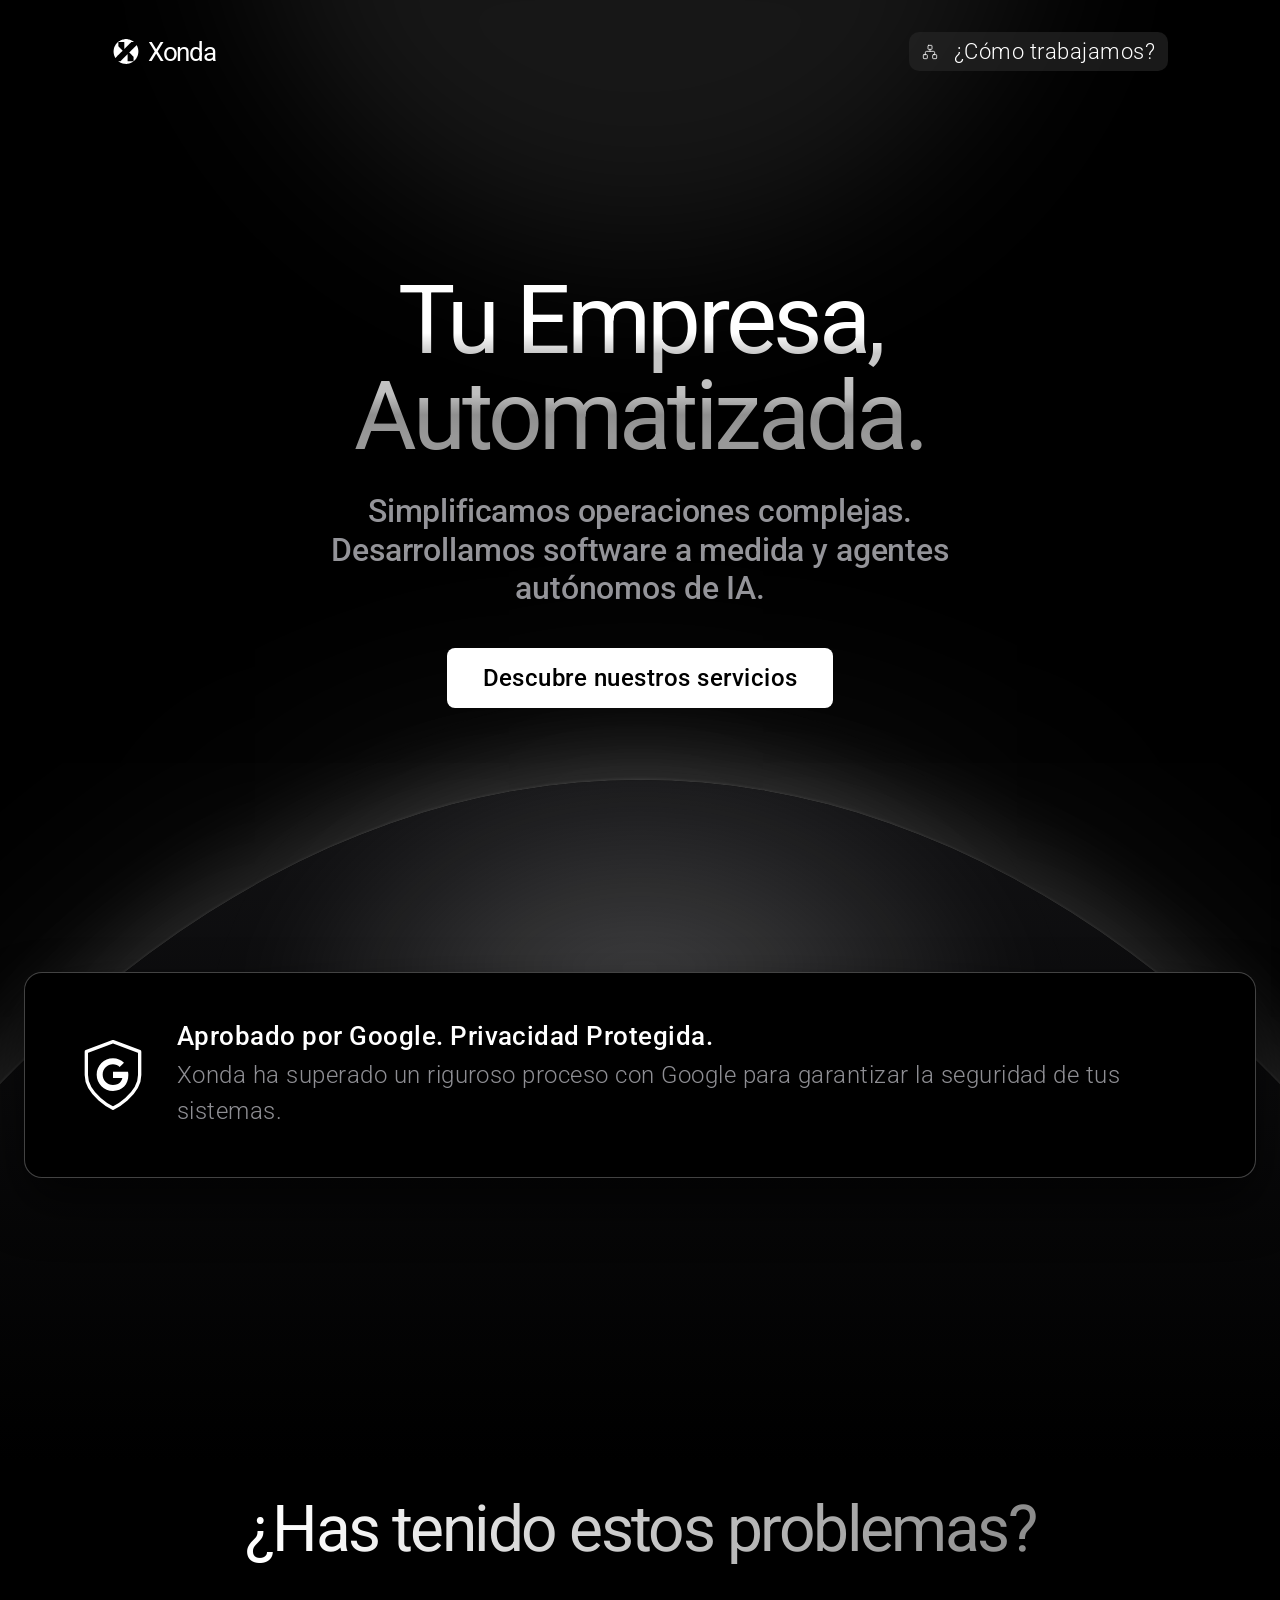
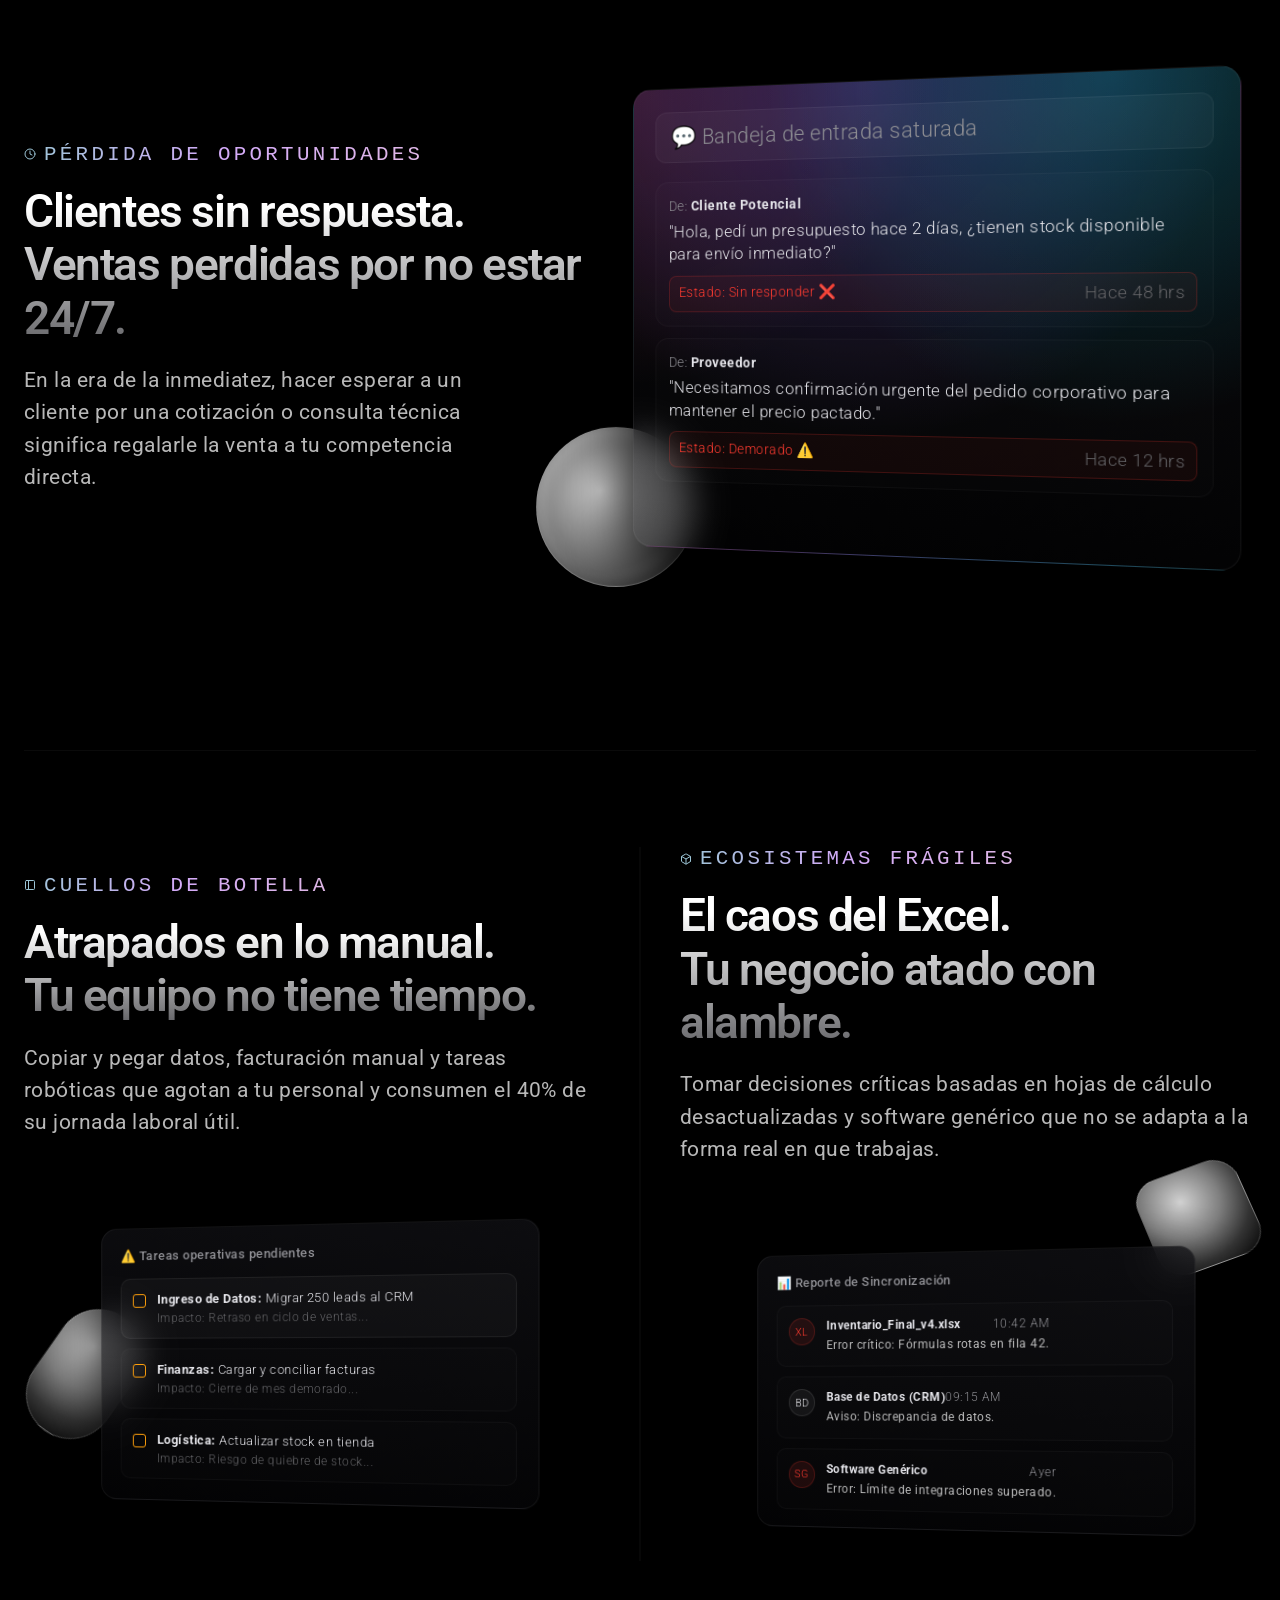
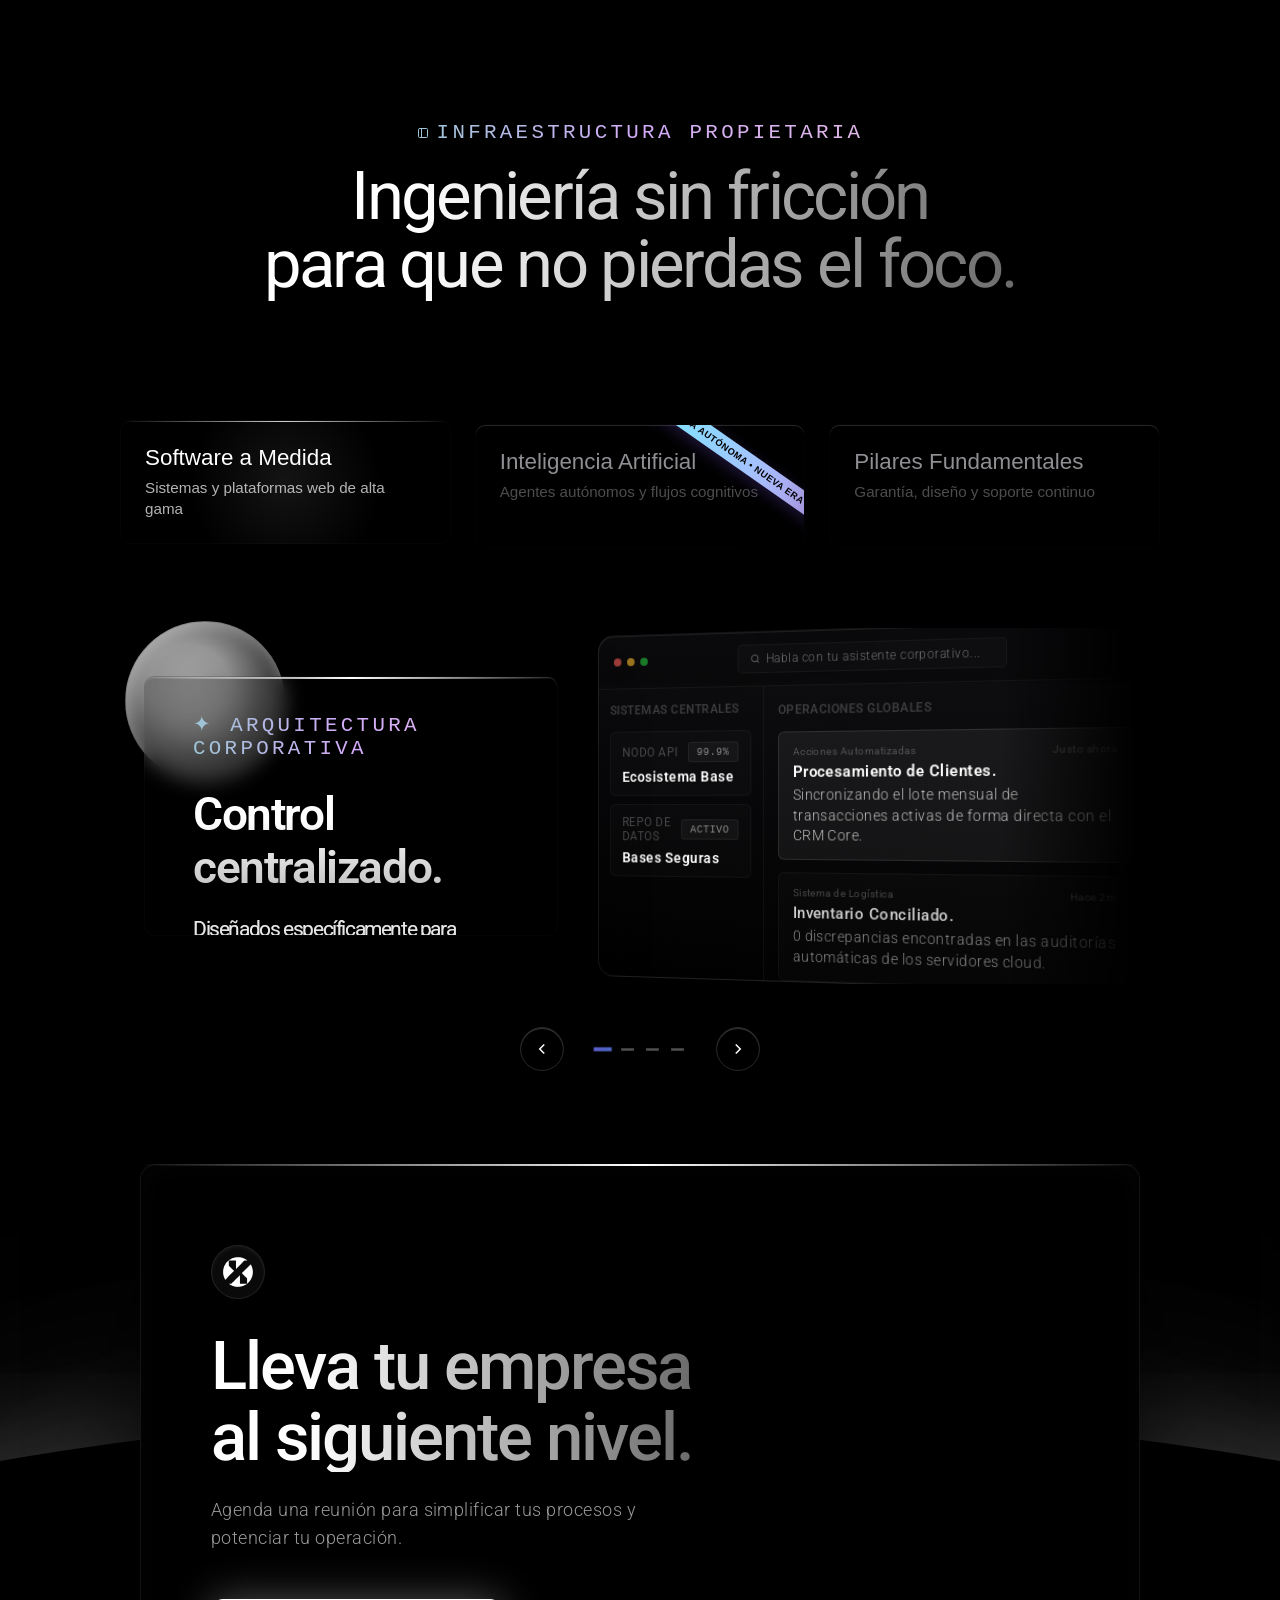
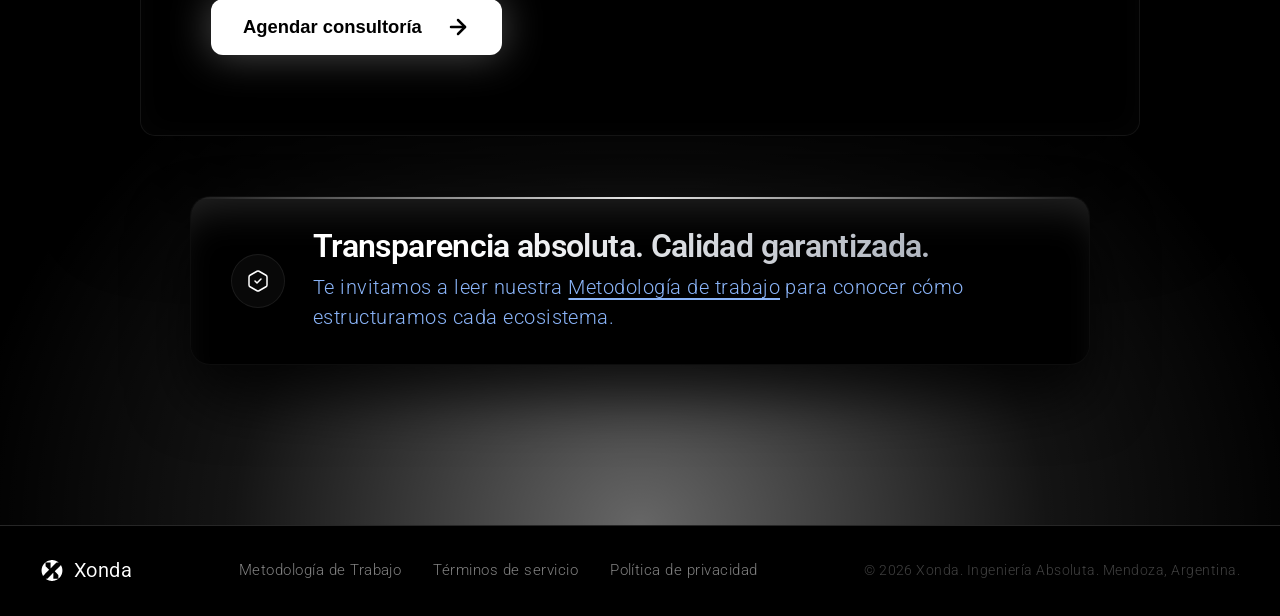
==== commit 981a7afd: "Agregado de pestañas TyS, Blueprint y Privacidad" ====
--- a/index.html
+++ b/index.html
@@ -3,1557 +3,552 @@
 <head>
     <meta charset="UTF-8">
     <meta name="viewport" content="width=device-width, initial-scale=1.0">
-    <title>Xonda | Orquestador de Inercia Digital</title>
-    
+    <title>Xonda</title>
+    <link rel="icon" type="image/svg+xml" href="favicon.svg">
     <link rel="preconnect" href="https://fonts.googleapis.com">
     <link rel="preconnect" href="https://fonts.gstatic.com" crossorigin>
     <link href="https://fonts.googleapis.com/css2?family=Roboto:wght@300;400;500;600;700&display=swap" rel="stylesheet">
-
-    <style>
-        /* =======================================================
-           1. VARIABLES, RESET Y TIPOGRAFÍA GLOBAL
-           ======================================================= */
-        :root {
-            --bg-pure-black: #000000; 
-            --text-primary: #ffffff;
-            --text-secondary: #9CA3AF; 
-            --neon-cyan: #06B6D4;
-            --neon-purple: #8B5CF6;
-            --cubic-apple: cubic-bezier(0.16, 1, 0.3, 1);
-        }
-
-        * { 
-            margin: 0; 
-            padding: 0; 
-            box-sizing: border-box; 
-            outline: none; 
-            font-family: "Roboto", sans-serif;
-            -webkit-font-smoothing: antialiased; 
-            -moz-osx-font-smoothing: grayscale; 
-        }
-
-        html { scroll-behavior: smooth; }
-
-        body {
-            background-color: var(--bg-pure-black);
-            color: var(--text-primary);
-            font-weight: 300;
-            letter-spacing: 0.03em; 
-            min-height: 100vh;
-            overflow-x: hidden;
-            position: relative;
-        }
-
-        @media (max-width: 768px) {
-            body { background-attachment: scroll; }
-        }
-
-        /* =======================================================
-           2. EFECTOS GLOBALES (LUCES Y REVELADOS)
-           ======================================================= */
-        .techo-luz {
-            position: absolute; top: 0; left: 50%; transform: translate(-50%, -50%);
-            width: 800px; height: 400px;
-            background: rgba(255, 255, 255, 0.090);
-            border-radius: 400px 400px 0 0;
-            filter: blur(80px);
-            z-index: 0; pointer-events: none;
-        }
-
-        .reveal { opacity: 0; transform: translateY(30px); transition: all 1s var(--cubic-apple); }
-        .reveal.activa { opacity: 1; transform: translateY(0); }
-
-        /* =======================================================
-           3. NAVBAR Y HERO SECTION
-           ======================================================= */
-        .navbar {
-            display: flex; justify-content: space-between; align-items: center;
-            padding: 2rem 7rem; position: absolute; top: 0; left: 50%;
-            transform: translateX(-50%); width: 100%; max-width: 120rem;
-            z-index: 10000; background: transparent;
-        }
-
-        .logo { 
-            display: flex; align-items: center; gap: 0.5rem; text-decoration: none;
-            font-size: 1.8rem; color: var(--text-primary); letter-spacing: -0.05em; 
-            font-weight: 380; transform: scaleY(1.15); transform-origin: center top; 
-        }
-
-        .btn-contact, .btn-primary {
-            display: inline-flex; align-items: center; justify-content: center; gap: 1rem;
-            text-decoration: none; transition: all 0.3s ease;
-        }
-
-        .btn-contact {
-            background: rgba(37, 37, 37, 0.692); border-radius: 10px; padding: 6px 12px;
-            color: #ffffff; font-size: 1.35rem; font-weight: 400; 
-        }
-        .btn-contact:hover { background: rgba(255, 255, 255, 0.08); border: 1px solid rgba(255, 255, 255, 0.2); }
-
-        .btn-primary {
-            background-color: #FFFFFF; color: #000000bd; font-weight: 700; font-size: 15px;
-            padding: 16px 36px; border-radius: 8px;
-        }
-        .btn-primary:hover { transform: translateY(-2px); box-shadow: 0 10px 25px rgba(255, 255, 255, 0.15); }
-
-        .hero { min-height: 100vh; display: flex; align-items: center; justify-content: center; position: relative; padding-top: 80px; }
-        .hero-layout { display: flex; flex-direction: column; align-items: center; justify-content: center; text-align: center; width: 100%; max-width: 950px; z-index: 10; margin: 0 auto; }
-        
-        .hero-title, .section-title-premium, .problemas-main-title {
-            font-weight: 400; letter-spacing: -0.04em; line-height: 1; text-align: center;
-            background: linear-gradient(to bottom, #ffffff 30%, #ffffffc7 40%, #ffffffc5 50%, #ffffffbe 60%, #ffffff8f 70%, #ffffff98 80%);
-            -webkit-background-clip: text; -webkit-text-fill-color: transparent; background-clip: text;
-        }
-        .hero-title { font-size: 6rem; margin-bottom: 1rem; }
-        
-        .hero-subtitle {
-            font-size: 1.5rem; font-weight: 490; color: #949499; max-width: 22em;
-            margin: 0 auto 2.5rem auto; line-height: 1.2; letter-spacing: -0.005em; text-align: center;
-        }
-
-        /* =======================================================
-           4. CURVA GIGANTE Y CONTENEDOR DE CAPAS
-           ======================================================= */
-        .seccion-capas {
-            position: relative; padding: 180px 24px 140px 24px; width: 100%;
-            background-color: var(--bg-pure-black); margin-top: -120px; z-index: 1;
-        }
-
-        .seccion-capas::before {
-            content: ""; position: absolute; top: 0; left: -50%; width: 200%; height: 100%; 
-            background: linear-gradient(to bottom, rgb(18, 18, 20) 0%, var(--bg-pure-black) 15%); 
-            border-radius: 50% 50% 0 0; z-index: -2; will-change: transform; transform: translateZ(0);
-            box-shadow: 0px -1px 3px rgba(255, 255, 255, 0.10), 0px -30px 80px rgba(255, 255, 255, 0.12), 0px -80px 200px rgba(255, 255, 255, 0.06), 0px 20px 50px rgba(0, 0, 0, 0.9);
-        }
-
-        .seccion-capas::after {
-            content: ""; position: absolute; top: -50px; left: 50%; transform: translateX(-50%);
-            width: 800px; height: 300px; filter: blur(40px); z-index: -1; pointer-events: none;
-            background: radial-gradient(ellipse at 50% 100%, rgba(255, 255, 255, 0.25) 0%, rgba(255, 255, 255, 0) 70%);
-        }
-
-        /* PRIVACY CARD */
-        .privacy-card {
-            display: flex; align-items: center; gap: 24px; width: 100%; max-width: 80rem;
-            margin: 2rem auto 20rem auto; padding: 3rem; background: var(--bg-pure-black);
-            border: 1px solid rgba(133, 133, 133, 0.5); border-radius: 18px;
-            box-shadow: 0 25px 50px rgba(0, 0, 0, 0.6); position: relative; z-index: 2;
-        }
-        .privacy-badge { display: flex; align-items: center; justify-content: center; width: 5rem; height: 5rem; flex-shrink: 0; }
-        .privacy-content h4 { font-size: 1.6rem; font-weight: 500; margin-bottom: 6px; }
-        .privacy-content p { font-size: 1.5rem; color: #8E8E93; line-height: 1.5; }
-
-        /* =======================================================
-           5. SECCIÓN DE PROBLEMAS Y EFECTOS GEOMÉTRICOS 3D
-           ======================================================= */
-        .problemas-seccion { width: 100%; max-width: 80rem; margin: 0 auto 12rem auto; position: relative; }
-        .problemas-main-title { font-size: 4rem; margin-bottom: 6.5rem; }
-
-        .solucion-destacada, .soluciones-secundarias { display: grid; align-items: center; position: relative; }
-        .solucion-destacada { grid-template-columns: 1fr 1fr; gap: 6rem; margin-bottom: 6rem; }
-        .soluciones-secundarias { grid-template-columns: 1fr 1fr; gap: 5rem; border-top: 1px solid rgba(255, 255, 255, 0.04); padding-top: 6rem; margin-top: 4rem; }
-        .soluciones-secundarias::after { content: ""; position: absolute; top: 6rem; bottom: 0; left: 50%; transform: translateX(-50%); width: 1px; background: rgba(255, 255, 255, 0.06); }
-
-        .solucion-info, .solucion-box-mini { text-align: left; z-index: 2; display: flex; flex-direction: column; }
-        .solucion-tag-premium { display: inline-flex; align-items: center; gap: 8px; font-size: 0.72rem; font-weight: 600; text-transform: uppercase; letter-spacing: 0.18em; margin-bottom: 1.2rem; filter: brightness(0.85); background: linear-gradient(45deg, var(--neon-cyan) 0%, var(--neon-purple) 100%); -webkit-background-clip: text; -webkit-text-fill-color: transparent; }
-        .solucion-tag-premium svg { stroke: var(--neon-cyan); flex-shrink: 0; opacity: 0.8; }
-        
-        .solucion-info h3 { font-size: 2.2rem; line-height: 1.2; font-weight: 600; margin-bottom: 1.5rem; letter-spacing: -0.02em; }
-        .solucion-info p { font-size: 1.05rem; color: #8E8E93; line-height: 1.6; max-width: 440px; margin: 0; }
-        .solucion-box-mini h3 { font-size: 1.8rem; line-height: 1.3; font-weight: 600; margin-bottom: 1.2rem; letter-spacing: -0.02em; }
-        .solucion-box-mini p { font-size: 1rem; color: #8E8E93; line-height: 1.6; max-width: 100%; margin: 0; }
-
-        /* FIGURAS 3D FLOTANTES */
-        .esfera-central-3d {
-            position: absolute; width: 10rem; height: 10rem; top: 90%; left: 50%; border-radius: 50%; z-index: 0; pointer-events: none;
-            will-change: transform; transform: translate(-65%, -20%) translateZ(0); 
-            background: radial-gradient(circle at 40% 40%, rgba(255, 255, 255, 0.82) 0%, rgba(255, 255, 255, 0.6) 30%, rgba(255, 255, 255, 0.4) 60%, rgba(255, 255, 255, 0.3) 100%);
-            border: 1px solid rgba(255, 255, 255, 0.18); backdrop-filter: blur(12px); -webkit-backdrop-filter: blur(12px);
-            box-shadow: -10px 15px 35px rgba(0, 0, 0, 0.4), inset -4px -4px 10px rgba(0, 0, 0, 0.3), inset 6px 6px 15px rgba(255, 255, 255, 0.25);
-        }
-        .geometria-capsula-3d, .geometria-cubo-3d, .geometria-pentagono-3d {
-            position: absolute; z-index: 0; pointer-events: none; border: 1px solid rgba(255, 255, 255, 0.25);
-            background: radial-gradient(circle at 40% 30%, rgba(255, 255, 255, 0.82) 0%, rgba(255, 255, 255, 0.5) 40%, rgba(255, 255, 255, 0.2) 70%, rgba(0, 0, 0, 0.4) 100%);
-        }
-        .geometria-capsula-3d { width: 90px; height: 140px; border-radius: 50px; bottom: 20px; left: -35px; transform: rotate(35deg) translateZ(-10px); box-shadow: -15px 15px 30px rgba(0, 0, 0, 0.5); }
-        .geometria-cubo-3d { width: 110px; height: 110px; border-radius: 28px; top: 10px; right: -30px; transform: rotate(-20deg) rotateX(15deg) translateZ(-10px); box-shadow: 15px 15px 35px rgba(0, 0, 0, 0.5); }
-        .geometria-pentagono-3d { width: 120px; height: 120px; clip-path: polygon(50% 0%, 100% 38%, 82% 100%, 18% 100%, 0% 38%); -webkit-clip-path: polygon(50% 0%, 100% 38%, 82% 100%, 18% 100%, 0% 38%); filter: drop-shadow(0 20px 40px rgba(0, 0, 0, 0.7)); will-change: transform; transform: translateZ(0); }
-
-        /* INTERFACES (MOCKUPS PROBLEMAS) */
-        .solucion-visual-wrapper { display: flex; align-items: center; justify-content: flex-end; perspective: 1200px; z-index: 1; width: 100%; }
-        .mini-visual-wrapper { position: relative; width: 100%; height: 340px; margin-top: 3.5rem; display: flex; align-items: center; justify-content: center; perspective: 1200px; }
-        
-        /* =======================================================
-           1. RECUPERANDO LA TARJETA PREMIUM DE "PROBLEMAS"
-           ======================================================= */
-        .interfaz-mockup {
-            width: 40rem; 
-            height: 30rem; 
-            
-            /* 🔥 EL TRIPLE GRADIENTE RADIAL ORIGINAL (Cian, Púrpura, Rosa) + Fondo translúcido */
-            background: 
-                radial-gradient(circle at 80% 0%, rgba(6, 182, 212, 0.28) 0%, transparent 50%), 
-                radial-gradient(circle at 40% 0%, rgba(139, 92, 246, 0.28) 0%, transparent 60%), 
-                radial-gradient(circle at 0% 0%, rgba(236, 72, 153, 0.18) 0%, transparent 40%), 
-                linear-gradient(185deg, rgba(17, 17, 21, 0.75) 0%, rgba(5, 5, 7, 0.35) 100%);
-                
-            backdrop-filter: blur(16px); 
-            -webkit-backdrop-filter: blur(16px);
-            
-            border: 1px solid rgba(255, 255, 255, 0.06); 
-            border-radius: 20px; 
-            padding: 24px; 
-            box-shadow: 0 40px 80px rgba(0, 0, 0, 0.9);
-            
-            /* Inclinación espacial restaurada */
-            will-change: transform, backdrop-filter; 
-            transform: rotateY(-8deg) rotateX(3deg) translateZ(0); 
-            z-index: 1;
-        }
-
-        /* Recuperamos la translucidez de las tarjetas mini que la acompañan */
-        .mini-mockup-card { 
-            width: 100%; 
-            max-width: 440px; 
-            height: 280px; 
-            
-            /* Fondo translúcido original */
-            background: linear-gradient(185deg, rgba(17, 17, 21, 0.75) 0%, rgba(5, 5, 7, 0.6) 100%);
-            backdrop-filter: blur(10px); 
-            -webkit-backdrop-filter: blur(10px);
-            
-            border: 1px solid rgba(255, 255, 255, 0.05); 
-            border-radius: 16px; 
-            padding: 20px; 
-            box-shadow: 0 30px 60px rgba(0, 0, 0, 0.8);
-            will-change: transform, backdrop-filter;
-            transform: rotateY(-6deg) rotateX(2deg) translateZ(0); 
-            z-index: 1;
-        }
-
-        .mockup-header { background: rgba(255, 255, 255, 0.03); border: 1px solid rgba(255, 255, 255, 0.05); padding: 12px 16px; border-radius: 12px; font-size: 1.4rem; color: #8E8E93; margin-bottom: 20px; }
-        .mockup-response-card { background: rgba(255, 255, 255, 0.01); border: 1px solid rgba(255, 255, 255, 0.03); border-radius: 14px; padding: 16px; }
-        .mockup-response-card p { font-size: 1.4rem; line-height: 1.5; color: #E5E5EA; margin-bottom: 12px; }
-        .mockup-inner-pill { background: rgba(255, 255, 255, 0.02); border: 1px solid rgba(255, 255, 255, 0.04); padding: 10px; border-radius: 8px; display: flex; justify-content: space-between; font-size: 1.3rem; }
-        .mockup-inner-pill span { color: #fff; } .mockup-inner-pill small { color: #636366; }
-
-        .mini-header { font-size: 0.8rem; color: #8E8E93; font-weight: 500; margin-bottom: 16px; }
-        .mini-list { display: flex; flex-direction: column; gap: 10px; }
-        .mini-item, .mini-email-item { display: flex; gap: 12px; padding: 12px; border-radius: 10px; background: rgba(255, 255, 255, 0.01); border: 1px solid rgba(255, 255, 255, 0.03); }
-        .mini-item.active-todo { background: rgba(255, 255, 255, 0.03); border-color: rgba(255, 255, 255, 0.06); }
-        .todo-check { width: 14px; height: 14px; border: 1px solid #ff9f0a; border-radius: 3px; margin-top: 3px; flex-shrink: 0; }
-        .todo-body, .email-body { font-size: 0.8rem; line-height: 1.4; color: #E5E5EA; }
-        .todo-body span { display: block; color: #636366; font-size: 0.72rem; margin-top: 2px; }
-        .email-avatar { width: 28px; height: 28px; border-radius: 50%; background: rgba(255, 255, 255, 0.05); display: flex; align-items: center; justify-content: center; font-size: 0.7rem; color: #fff; flex-shrink: 0; }
-        .email-top { display: flex; justify-content: space-between; font-size: 0.75rem; margin-bottom: 2px; }
-        .email-top span, .mini-email-item p { color: #8E8E93; font-size: 0.75rem; }
-
-        /* =======================================================
-           6. SECCIÓN DE SERVICIOS (TABS Y BENTO GRID)
-           ======================================================= */
-        .section-header { text-align: center; margin: 50px auto 90px; display: flex; flex-direction: column; align-items: center; }
-        .section-title-premium { font-size: 4.2rem; font-weight: 450; line-height: 1.1; color: #fff; margin-bottom: 24px; }
-        .section-title-premium span { color: #8E8E93; font-weight: 400; }
-        .section-subtitle-premium { font-size: 1.3rem; color: #636366; line-height: 1.5; max-width: 520px; margin: 0 auto; }
-        
-        .contenedor-servicios-fijo { position: relative; width: 100%; min-height: 750px; margin-bottom: 50px; }
-        .pentagono-top { top: -20px; right: -40px; transform: rotate(25deg) rotateX(15deg); }
-        .pentagono-bottom { bottom: 27rem; left: -40px; transform: rotate(-35deg) rotateX(20deg); }
-
-        /* BOTONES DE TABS (CRISTAL ANIMADO) */
-        @property --gradient-angle { syntax: "<angle>"; initial-value: 0deg; inherits: false; }
-        .servicios-tabs { display: grid; grid-template-columns: repeat(3, 1fr); gap: 1.5rem; margin-bottom: 4rem; width: 100%; gap: 1rem; }
-        
-        .tab-btn-crystal {
-            background: rgba(10, 10, 10, 0.85); backdrop-filter: blur(20px); -webkit-backdrop-filter: blur(20px);
-            border: 1.5px solid transparent; border-radius: 20px; padding: 2rem; text-align: left; cursor: pointer;
-            position: relative; display: flex; flex-direction: column; gap: 8px; z-index: 1; transition: all 0.3s ease;
-            mask-image: linear-gradient(#fff, #fff), linear-gradient(#fff, #fff); mask-clip: padding-box, border-box; mask-composite: intersect;
-            -webkit-mask-image: -webkit-linear-gradient(#fff, #fff), -webkit-linear-gradient(#fff, #fff); -webkit-mask-clip: padding-box, border-box; -webkit-mask-composite: source-in;
-        }
-        .tab-btn-crystal .tab-title { font-size: 1.4rem; font-weight: 500; color: #8E8E93; transition: color 0.3s ease; }
-        .tab-btn-crystal .tab-desc { font-size: 0.9rem; color: #48484A; line-height: 1.4; transition: color 0.3s ease; }
-        
-        .tab-btn-crystal:hover { background: rgba(255, 255, 255, 0.08); }
-        .tab-btn-crystal:hover .tab-title { color: #fff; }
-        .tab-btn-crystal.active {
-            background: linear-gradient(#0a0a0a, #0a0a0a) padding-box, conic-gradient(from var(--gradient-angle), transparent 30%, #8B5CF6 45%, var(--neon-cyan) 55%, transparent 70%) border-box;
-            animation: rotarBordeFino 4s linear infinite;
-        }
-        .tab-btn-crystal.active .tab-title { color: #fff; }
-        .tab-btn-crystal.active .tab-desc { color: #8E8E93; }
-        
-        @keyframes rotarBordeFino { 0% { --gradient-angle: 0deg; } 100% { --gradient-angle: 360deg; } }
-        
-        /* Cartel Loop IA */
-        .badge-running-container { position: absolute; top: 16px; right: -45px; background: linear-gradient(90deg, var(--neon-cyan), var(--neon-purple)); padding: 6px 0; transform: rotate(18deg); box-shadow: 0 4px 15px rgba(139, 92, 246, 0.25); width: 260px; overflow: hidden; display: flex; }
-        .badge-track { display: flex; animation: marqueeContinuo 8s linear infinite; width: max-content; }
-        .badge-running-container span { font-size: 0.58rem; font-weight: 800; color: #000; letter-spacing: 0.06em; flex-shrink: 0; }
-        @keyframes marqueeContinuo { 0% { transform: translate3d(0, 0, 0); } 100% { transform: translate3d(-50%, 0, 0); } }
-
-        /* PANELES DE SERVICIO (BENTO GRID 2x2) */
-        .service-panel { display: none; visibility: hidden; opacity: 0; width: 100%; transition: opacity 0.4s var(--cubic-apple); }
-        
-        /* =======================================================
-           NUEVA DINÁMICA: CARRUSEL FLUIDO ESTILO APPLE
-           ======================================================= */
-
-        /* Cada panel de servicios ahora es una tira horizontal oculta por defecto */
-        .service-panel { 
-            display: none; 
-            visibility: hidden; 
-            opacity: 0; 
-            width: 100%; 
-            transition: opacity 0.4s var(--cubic-apple); 
-        }
-        
-        /* =======================================================
-           SOLUCIÓN MATRIZ DE ALTURAS CALIBRADA PREMIUM (COVERFLOW)
-           ======================================================= */
-        /* Aseguramos que el envoltorio interactivo sea el contenedor seguro */
-        .servicios-interactive-wrapper {
-            position: relative;
-            max-width: 1200px;
-            margin: 0 auto;
-            width: 100%;
-        }
-
-        /* Recuperamos tu flujo flexible original para que las pestañas no se pisen */
-        .contenedor-servicios-fijo { 
-            position: relative; 
-            width: 100%; 
-            min-height: 600px; 
-            margin-bottom: 50px; 
-        }
-
-        /* 🔥 Fijamos los 490px estrictos de escenario aquí para blindar el tamaño del carrusel */
-        .service-panel.active { 
-            display: block !important;
-            visibility: visible; 
-            opacity: 1; 
-            padding: 0;
-            width: 100%;
-            height: 490px; /* Tamaño estricto perfecto para que entren texto + mockup */
-            position: relative;
-            margin-top: 20px;
-            perspective: 1400px; /* Profundidad controlada en el eje exacto */
-            perspective-origin: center;
-            transform-style: preserve-3d;
-        }
-
-        /* Tarjetas con dimensiones controladas y distribución vertical armónica */
-        .card-servicio-ancha {
-            position: absolute;
-            top: 0;
-            left: 50%;
-            margin-left: -290px; /* Centrado perfecto para el ancho de 580px */
-            width: 580px;        
-            height: 100%;        /* Adopta los 490px del panel activo exactamente */
-            background: rgba(10, 10, 12, 0.95); 
-            backdrop-filter: blur(20px); 
-            -webkit-backdrop-filter: blur(20px);
-            border: 1px solid rgba(255, 255, 255, 0.04); 
-            border-radius: 24px; 
-            padding: 32px 40px;  /* Ajuste de respiro interno */     
-            display: flex; 
-            flex-direction: column; 
-            justify-content: space-between; /* Distribuye el texto arriba y el mockup abajo */
-            box-sizing: border-box;
-            
-            transform-style: preserve-3d;
-            backface-visibility: hidden;
-            -webkit-backface-visibility: hidden;
-            
-            transition: transform 0.6s cubic-bezier(0.16, 1, 0.3, 1), opacity 0.6s ease, border-color 0.4s ease;
-            will-change: transform, opacity;
-            
-            opacity: 0;
-            transform: translateX(0) scale(0.5) translateZ(-500px) rotateY(0);
-            pointer-events: none;
-            z-index: 1;
-        }
-
-        /* Agrupador para mantener juntos el título y el texto descriptivo */
-        .card-info-group {
-            display: flex;
-            flex-direction: column;
-            gap: 8px; /* Espaciado compacto y elegante entre título y párrafo */
-            width: 100%;
-            text-align: left;
-        }
-
-        
-        /* Modificadores de enfoque para la tarjeta del medio */
-        .card-servicio-ancha.is-center {
-            border-color: rgba(6, 182, 212, 0.35);
-        }
-
-        #ia .card-servicio-ancha[style*="grid-column"] {
-            grid-column: auto !important; 
-            width: 580px !important;
-        }
-
-        /* BOTONES DE NAVEGACIÓN TOTALMENTE INDEPENDIENTES */
-        .carousel-arrow {
-            position: absolute;
-            top: calc(50% + 40px); /* Ajustado considerando la altura de los botones de pestañas */
-            transform: translateY(-50%);
-            width: 48px;
-            height: 48px;
-            background: rgba(15, 15, 18, 0.95);
-            border: 1px solid rgba(255, 255, 255, 0.08);
-            backdrop-filter: blur(12px);
-            -webkit-backdrop-filter: blur(12px);
-            border-radius: 50%;
-            display: flex;
-            align-items: center;
-            justify-content: center;
-            cursor: pointer;
-            z-index: 999999 !important; 
-            color: #fff;
-            transition: background 0.2s ease, border-color 0.2s ease, transform 0.2s ease;
-        }
-        .carousel-arrow svg { width: 18px; height: 18px; fill: none; stroke: currentColor; stroke-width: 2; }
-        .carousel-arrow:hover { background: #06b6d4; border-color: #06b6d4; transform: translateY(-50%) scale(1.1); }
-        
-        .carousel-arrow.prev { left: -24px; }
-        .carousel-arrow.next { right: -24px; }
-
-        /* Adaptación Responsiva Móvil (Se aplana el 3D de forma segura) */
-        @media (max-width: 968px) {
-            .servicios-interactive-wrapper { height: auto; overflow-x: auto; padding: 0 16px; }
-            .service-panel.active { display: flex !important; flex-direction: row; gap: 16px; perspective: none; height: auto; margin-top: 10px; }
-            .card-servicio-ancha { position: relative; left: auto; margin-left: 0; flex: 0 0 100% !important; width: 100% !important; opacity: 1 !important; transform: none !important; padding: 24px; pointer-events: auto; }
-            .carousel-arrow { display: none !important; }
-        }
-
-        /* MOCKUPS INTERNOS DE BENTO (ESTRUCTURAS MINIMIZADAS) */
-        .software-static-container, .web-mockup-container, .integration-mockup-container, .db-mockup-container, .ai-terminal-container, .ai-automation-container, .ai-analytics-container, .mockup-pilar-container { padding: 20px; height: 220px; display: flex; flex-direction: column; }
-        
-        /* =======================================================
-           MOCKUPS DETALLADOS (SOFTWARE Y WEB) - SIN ANIMACIONES
-           ======================================================= */
-        .software-static-container, .web-mockup-container { 
-            padding: 0; 
-            height: 240px; 
-            display: flex; 
-            flex-direction: column; 
-            background: #09090b;
-            border-radius: 12px;
-            overflow: hidden;
-        }
-        
-        /* Contenedor Común de Ventana */
-        .window-header {
-            display: flex;
-            align-items: center;
-            justify-content: space-between;
-            padding: 10px 14px;
-            background: #121214;
-            border-bottom: 1px solid rgba(255, 255, 255, 0.04);
-        }
-        .window-dots { display: flex; gap: 6px; }
-        .window-dot { width: 8px; height: 8px; border-radius: 50%; background: rgba(255, 255, 255, 0.15); }
-        .window-title { font-size: 0.65rem; color: #6B7280; font-family: sans-serif; letter-spacing: 0.02em; }
-
-        /* Estructura Interna: Software de Gestión */
-        .dashboard-layout { display: flex; flex: 1; height: calc(100% - 33px); }
-        .dashboard-sidebar { 
-            width: 50px; 
-            background: #0e0e11; 
-            border-right: 1px solid rgba(255, 255, 255, 0.03); 
-            padding: 12px 0; 
-            display: flex; 
-            flex-direction: column; 
-            align-items: center; 
-            gap: 14px; 
-        }
-        .sidebar-icon { width: 18px; height: 10px; background: rgba(255, 255, 255, 0.08); border-radius: 3px; }
-        .sidebar-icon.active { background: rgba(6, 182, 212, 0.25); border: 1px solid rgba(6, 182, 212, 0.4); }
-        
-        .dashboard-main { flex: 1; padding: 14px; display: flex; flex-direction: column; gap: 12px; overflow: hidden; }
-        .dashboard-metrics { display: flex; gap: 10px; }
-        .metric-card { 
-            flex: 1; 
-            background: rgba(255, 255, 255, 0.02); 
-            border: 1px solid rgba(255, 255, 255, 0.04); 
-            border-radius: 6px; 
-            padding: 8px; 
-        }
-        .metric-label { height: 5px; width: 60%; background: rgba(255, 255, 255, 0.1); border-radius: 2px; margin-bottom: 6px; }
-        .metric-value { height: 10px; width: 40%; background: var(--neon-cyan); border-radius: 2px; opacity: 0.8; }
-        .metric-value.purple { background: var(--neon-purple); }
-        
-        .dashboard-chart-section { 
-            flex: 1; 
-            background: rgba(255, 255, 255, 0.01); 
-            border: 1px solid rgba(255, 255, 255, 0.03); 
-            border-radius: 6px; 
-            padding: 10px; 
-            display: flex; 
-            flex-direction: column; 
-            gap: 6px;
-        }
-        .chart-row { display: flex; align-items: center; gap: 8px; width: 100%; }
-        .chart-row-label { width: 25px; height: 5px; background: rgba(255,255,255,0.1); border-radius: 2px; }
-        .chart-bar-bg { flex: 1; height: 6px; background: rgba(255, 255, 255, 0.03); border-radius: 3px; overflow: hidden; position: relative; }
-        .chart-bar-fill { height: 100%; background: linear-gradient(90deg, var(--neon-purple), var(--neon-cyan)); border-radius: 3px; }
-
-                /* =======================================================
-           ESTILO SUAVIZADO SUTIL: SITIOS WEB PREMIUM
-           ======================================================= */
-        .web-content { flex: 1; padding: 0; display: flex; flex-direction: column; background: #050507; }
-        .web-navbar { 
-            display: flex; 
-            justify-content: space-between; 
-            align-items: center; 
-            padding: 12px 18px; 
-            border-bottom: 1px solid rgba(255, 255, 255, 0.03); 
-        }
-        /* Logo suavizado a gris claro en lugar de blanco puro */
-        .web-logo { width: 40px; height: 8px; background: rgba(255, 255, 255, 0.4); border-radius: 2px; }
-        .web-nav-links { display: flex; gap: 10px; }
-        .web-link { width: 25px; height: 4px; background: rgba(255, 255, 255, 0.12); border-radius: 1px; }
-        /* Botón de la barra de navegación suavizado */
-        .web-nav-btn { width: 35px; height: 10px; background: rgba(255, 255, 255, 0.2); border-radius: 4px; border: 1px solid rgba(255, 255, 255, 0.1); }
-        
-        .web-hero-section { 
-            padding: 24px 18px 18px 18px; 
-            text-align: center; 
-            display: flex; 
-            flex-direction: column; 
-            align-items: center; 
-            gap: 8px; 
-        }
-        .web-hero-tag { width: 60px; height: 8px; background: rgba(6, 182, 212, 0.08); border: 1px solid rgba(6, 182, 212, 0.2); border-radius: 10px; }
-        /* Título de la web con degradado sutil apagado para no encandilar */
-        .web-hero-title { width: 160px; height: 14px; background: linear-gradient(to bottom, rgba(255,255,255,0.7), rgba(255,255,255,0.3)); border-radius: 3px; }
-        .web-hero-subtitle { width: 220px; height: 6px; background: rgba(255, 255, 255, 0.06); border-radius: 2px; }
-        
-        /* Botones de acción del hero suavizados */
-        .web-hero-btns { display: flex; gap: 8px; margin-top: 4px; }
-        .web-btn-main { width: 45px; height: 12px; background: rgba(255, 255, 255, 0.25); border-radius: 3px; }
-        .web-btn-sec { width: 45px; height: 12px; background: rgba(255, 255, 255, 0.03); border: 1px solid rgba(255, 255, 255, 0.06); border-radius: 3px; }
-        
-        .web-grid-section { display: grid; grid-template-columns: repeat(3, 1fr); gap: 10px; padding: 0 18px; }
-        .web-grid-card { 
-            height: 42px; 
-            background: rgba(255, 255, 255, 0.01); 
-            border: 1px solid rgba(255, 255, 255, 0.03); 
-            border-radius: 6px; 
-            padding: 6px;
-            display: flex;
-            flex-direction: column;
-            gap: 5px;
-        }
-        /* Imágenes simuladas con gradientes de marca muy tenues */
-        .web-card-img { height: 16px; background: linear-gradient(135deg, rgba(6,182,212,0.06), rgba(139,92,246,0.06)); border-radius: 3px; border: 1px solid rgba(255,255,255,0.02); }
-        .web-card-line { height: 4px; width: 70%; background: rgba(255, 255, 255, 0.1); border-radius: 1px; }
-
-
-                /* =======================================================
-           MOCKUPS DETALLADOS (INTEGRACIÓN Y BASES DE DATOS)
-           ======================================================= */
-        .integration-mockup-container, .db-mockup-container { 
-            padding: 0; 
-            height: 240px; 
-            display: flex; 
-            flex-direction: column; 
-            background: #09090b;
-            border-radius: 12px;
-            overflow: hidden;
-        }
-
-        /* Estructura Interna: Integración de Sistemas */
-        .integration-layout {
-            flex: 1;
-            display: flex;
-            align-items: center;
-            justify-content: space-between;
-            padding: 24px;
-            position: relative;
-        }
-        .integration-column {
-            display: flex;
-            flex-direction: column;
-            gap: 12px;
-            width: 28%;
-            z-index: 2;
-        }
-                /* =======================================================
-           AJUSTE DE NODOS CON TEXTO REAL (INTEGRACIÓN)
-           ======================================================= */
-        .integration-node {
-            background: rgba(255, 255, 255, 0.02);
-            border: 1px solid rgba(255, 255, 255, 0.05);
-            border-radius: 8px;
-            padding: 8px 12px;
-            display: flex;
-            align-items: center;
-            gap: 10px;
-            min-width: 110px;
-        }
-        .node-dot { width: 6px; height: 6px; border-radius: 50%; background: #6B7280; flex-shrink: 0; }
-        .node-dot.cyan { background: var(--neon-cyan); box-shadow: 0 0 8px var(--neon-cyan); }
-        .node-dot.purple { background: var(--neon-purple); box-shadow: 0 0 8px var(--neon-purple); }
-        .node-label { 
-            font-size: 0.68rem; 
-            font-weight: 500; 
-            color: #9CA3AF; 
-            font-family: sans-serif; 
-            letter-spacing: 0.02em;
-        }
-
-        
-        .integration-center {
-            display: flex;
-            flex-direction: column;
-            align-items: center;
-            justify-content: center;
-            width: 35%;
-            position: relative;
-            z-index: 2;
-        }
-        .core-hub {
-            background: rgba(6, 182, 212, 0.04);
-            border: 1px solid rgba(6, 182, 212, 0.25);
-            border-radius: 12px;
-            padding: 14px;
-            width: 100%;
-            text-align: center;
-            box-shadow: inset 0 0 15px rgba(6, 182, 212, 0.1);
-        }
-        .hub-title { font-size: 0.75rem; font-weight: 500; color: #fff; margin-bottom: 6px; letter-spacing: 0.05em; }
-        .hub-status { display: inline-flex; align-items: center; gap: 4px; font-size: 0.55rem; color: var(--neon-cyan); font-weight: 600; text-transform: uppercase; }
-
-        /* Estructura Interna: Bases de Datos */
-        .db-layout {
-            flex: 1;
-            display: flex;
-            align-items: center;
-            justify-content: space-between;
-            padding: 20px;
-            gap: 14px;
-        }
-        
-        /* Planilla Excel Detallada */
-        .excel-sheet {
-            width: 45%;
-            height: 100%;
-            background: #0d0e12;
-            border: 1px solid rgba(239, 68, 68, 0.15);
-            border-radius: 8px;
-            display: flex;
-            flex-direction: column;
-            overflow: hidden;
-        }
-        .excel-top-bar {
-            background: #14161f;
-            padding: 6px 10px;
-            border-bottom: 1px solid rgba(255, 255, 255, 0.03);
-            display: flex;
-            align-items: center;
-            justify-content: space-between;
-        }
-        .excel-badge { font-size: 0.52rem; color: #F87171; font-weight: 600; text-transform: uppercase; }
-        .excel-grid-table {
-            display: flex;
-            flex-direction: column;
-            flex: 1;
-        }
-        .excel-row {
-            display: flex;
-            border-bottom: 1px solid rgba(255, 255, 255, 0.02);
-            flex: 1;
-            align-items: center;
-        }
-        .excel-row.header { background: #11131a; }
-        .excel-cell-idx {
-            width: 18px;
-            font-size: 0.5rem;
-            color: #4B5563;
-            text-align: center;
-            border-right: 1px solid rgba(255, 255, 255, 0.02);
-        }
-        .excel-cell-data {
-            flex: 1;
-            padding: 0 6px;
-            display: flex;
-            align-items: center;
-        }
-        .excel-line-fill { height: 4px; width: 80%; background: rgba(255, 255, 255, 0.06); border-radius: 1px; }
-        .excel-row.header .excel-line-fill { background: rgba(255, 255, 255, 0.2); width: 50%; }
-        .excel-cell-data:nth-child(3) .excel-line-fill { width: 60%; }
-
-        .db-flow-arrow {
-            font-size: 0.9rem;
-            color: rgba(255, 255, 255, 0.15);
-            font-family: sans-serif;
-            user-select: none;
-        }
-
-        /* Servidores Estructurados de Destino */
-        .xonda-secure-db {
-            width: 45%;
-            height: 100%;
-            display: flex;
-            flex-direction: column;
-            justify-content: center;
-            gap: 8px;
-        }
-        .server-rack {
-            background: linear-gradient(90deg, #0e0f14 0%, #070709 100%);
-            border: 1px solid rgba(139, 92, 246, 0.2);
-            border-radius: 6px;
-            padding: 10px;
-            display: flex;
-            align-items: center;
-            justify-content: space-between;
-            position: relative;
-            box-shadow: 0 4px 12px rgba(0,0,0,0.4);
-        }
-        .server-rack::before {
-            content: ''; position: absolute; left: 0; top: 0; bottom: 0; width: 2px; background: var(--neon-purple); border-radius: 2px 0 0 2px;
-        }
-        .rack-info { display: flex; flex-direction: column; gap: 4px; width: 60%; }
-        .rack-title { height: 5px; width: 70%; background: #fff; opacity: 0.8; border-radius: 1px; }
-        .rack-sub { height: 3px; width: 40%; background: rgba(255,255,255,0.2); border-radius: 1px; }
-        .rack-leds { display: flex; gap: 4px; }
-        .rack-led { width: 4px; height: 4px; border-radius: 50%; background: var(--neon-purple); box-shadow: 0 0 6px var(--neon-purple); }
-        .rack-led.pulse { background: var(--neon-cyan); box-shadow: 0 0 6px var(--neon-cyan); }
-
-                /* =======================================================
-           PANELES DE INTERFAZ: INTELIGENCIA ARTIFICIAL (ALTA FIDELIDAD)
-           ======================================================= */
-        .ai-terminal-container, .ai-automation-container, .ai-analytics-container {
-            padding: 0;
-            height: 240px;
-            display: flex;
-            flex-direction: column;
-            background: #09090b;
-            border-radius: 12px;
-            overflow: hidden;
-        }
-
-        /* 1. Asistente Virtual (Terminal Consolidada) */
-        .terminal-header {
-            padding: 10px 14px;
-            background: #121214;
-            border-bottom: 1px solid rgba(255, 255, 255, 0.04);
-            display: flex;
-            justify-content: space-between;
-            align-items: center;
-        }
-        .terminal-header span { font-size: 0.65rem; color: #6B7280; font-family: monospace; }
-        .terminal-header .status-online { color: var(--neon-cyan); font-weight: 600; font-size: 0.6rem; letter-spacing: 0.05em; }
-        
-        .terminal-body {
-            padding: 14px;
-            font-family: 'Courier New', monospace;
-            font-size: 0.7rem;
-            line-height: 1.5;
-            display: flex;
-            flex-direction: column;
-            gap: 6px;
-            color: #D1D5DB;
-        }
-        .log-time { color: #4B5563; margin-right: 4px; }
-        .log-user { color: #fff; font-weight: 600; }
-        .log-sys { color: var(--neon-purple); }
-        .log-success { color: var(--neon-cyan); }
-        .static-cursor { display: inline-block; width: 6px; height: 11px; background: var(--neon-cyan); vertical-align: middle; box-shadow: 0 0 5px var(--neon-cyan); }
-
-        /* 2. Automatización de Tareas (Nodos y Conectores) */
-        .automation-layout {
-            flex: 1;
-            display: flex;
-            align-items: center;
-            justify-content: space-between;
-            padding: 20px;
-        }
-        .auto-column { display: flex; flex-direction: column; gap: 10px; width: 28%; }
-        .auto-node-pill {
-            background: rgba(255, 255, 255, 0.02);
-            border: 1px solid rgba(255, 255, 255, 0.04);
-            border-radius: 6px;
-            padding: 8px 12px;
-            font-size: 0.65rem;
-            color: #9CA3AF;
-            font-family: sans-serif;
-            text-align: center;
-            letter-spacing: 0.02em;
-        }
-        .auto-node-pill.success {
-            border-color: rgba(6, 182, 212, 0.2);
-            background: rgba(6, 182, 212, 0.02);
-            color: var(--neon-cyan);
-        }
-                /* =======================================================
-           CONECTORES Y PROCESADOR DE ALTA VISIBILIDAD (MOCKUP IA)
-           ======================================================= */
-        /* Flechas con grosor y degradado de marca */
-        .auto-flow-arrow { 
-            width: 32px;
-            height: 3px;
-            background: linear-gradient(90deg, var(--neon-cyan), var(--neon-purple));
-            border-radius: 2px;
-            position: relative;
-            flex-shrink: 0;
-            opacity: 0.85;
-            box-shadow: 0 0 8px rgba(6, 182, 212, 0.4);
-        }
-        /* Punta de la flecha mediante un triángulo CSS sutil */
-        .auto-flow-arrow::after {
-            content: '';
-            position: absolute;
-            right: -2px;
-            top: 50%;
-            transform: translateY(-50%);
-            border-top: 4px solid transparent;
-            border-bottom: 4px solid transparent;
-            border-left: 5px solid var(--neon-purple);
-        }
-        
-        /* Procesador con Círculo de Carga Fijo (Estilo Foto) */
-        .auto-center-processor {
-            width: 34%;
-            background: rgba(139, 92, 246, 0.02);
-            border: 1px solid rgba(139, 92, 246, 0.25);
-            border-radius: 12px;
-            padding: 14px 10px;
-            display: flex;
-            flex-direction: column;
-            align-items: center;
-            justify-content: center;
-            gap: 10px;
-            box-shadow: inset 0 0 15px rgba(139, 92, 246, 0.1);
-        }
-        
-        /* El círculo de procesamiento de la imagen (Efecto Spinner de Alta Gama Fijo) */
-        .processor-spinner {
-            width: 26px;
-            height: 26px;
-            border: 2.5px solid rgba(6, 182, 212, 0.15);
-            border-top-color: var(--neon-cyan);
-            border-right-color: var(--neon-purple);
-            border-radius: 50%;
-            filter: drop-shadow(0 0 6px var(--neon-cyan));
-            position: relative;
-            transform: rotate(45deg); /* Inclinación fija estética */
-        }
-        
-        .processor-title { 
-            font-size: 0.68rem; 
-            font-weight: 700; 
-            color: #fff; 
-            letter-spacing: 0.08em; 
-            font-family: monospace;
-        }
-
-        /* =======================================================
-           RÉPLICA EXACTA DE LA FOTO: ANÁLISIS INTELIGENTE
-        ======================================================= */
-        .analytics-layout {
-            flex: 1;
-            display: flex;
-            align-items: center;
-            justify-content: space-between;
-            padding: 30px 40px;
-            gap: 20px;
-        }
-
-        /* Excel Réplica Foto (Izquierda) */
-        .source-file-box {
-            width: 45%;
-            background: transparent;
-            border: 1px solid rgba(255, 255, 255, 0.1);
-            border-radius: 12px;
-            display: flex;
-            flex-direction: column;
-            padding: 18px 14px 14px 14px;
-            position: relative;
-            margin-top: 10px;
-        }
-        
-        /* Cartel flotante rojo idéntico a la imagen */
-        .excel-red-badge {
-            position: absolute;
-            top: -10px;
-            left: 50%;
-            transform: translateX(-50%);
-            background: #1a0a0a;
-            border: 1px solid #f87171;
-            border-radius: 20px;
-            color: #f87171;
-            font-family: monospace;
-            font-size: 0.55rem;
-            font-weight: 600;
-            padding: 2px 10px;
-            letter-spacing: 0.05em;
-        }
-
-        .excel-photo-grid {
-            display: flex;
-            flex-direction: column;
-            gap: 5px;
-            width: 100%;
-        }
-        .excel-photo-row {
-            display: grid;
-            grid-template-columns: repeat(4, 1fr);
-            gap: 5px;
-        }
-        .excel-photo-cell {
-            height: 14px;
-            background: rgba(255, 255, 255, 0.07);
-            border-radius: 3px;
-        }
-        /* Fila superior un poco diferente como en la foto */
-        .excel-photo-row.top-row .excel-photo-cell {
-            background: rgba(255, 255, 255, 0.12);
-        }
-
-        /* Flecha de la foto */
-        .photo-arrow {
-            font-size: 0.8rem;
-            color: rgba(255, 255, 255, 0.2);
-            user-select: none;
-        }
-
-        /* Panel de Salida Réplica Foto (Derecha) */
-        .classified-output-panel {
-            width: 45%;
-            display: flex;
-            flex-direction: column;
-            gap: 12px;
-            background: transparent;
-            border: none;
-            padding: 0;
-            height: auto;
-        }
-        .photo-dest-row {
-            display: flex;
-            align-items: center;
-            gap: 14px;
-            width: 100%;
-        }
-        
-        /* Línea de texto continua gris al lado de las etiquetas */
-        .photo-dest-line {
-            flex: 1;
-            height: 3px;
-            background: rgba(255, 255, 255, 0.05);
-            border-radius: 2px;
-        }
-
-        /* Etiquetas Clases de la Foto */
-        .class-label-tag {
-            font-size: 0.48rem;
-            font-weight: 700;
-            padding: 4px 10px;
-            border-radius: 4px;
-            line-height: 1;
-            letter-spacing: 0.04em;
-            min-width: 55px;
-            text-align: center;
-        }
-        .class-label-tag.cyan { color: var(--neon-cyan); border: 1px solid rgba(6, 182, 212, 0.3); background: rgba(6, 182, 212, 0.03); }
-        .class-label-tag.purple { color: var(--neon-purple); border: 1px solid rgba(139, 92, 246, 0.3); background: rgba(139, 92, 246, 0.03); }
-        .class-label-tag.gray { color: #8e8e93; border: 1px solid rgba(255, 255, 255, 0.15); background: rgba(255, 255, 255, 0.02); }
-
-                /* =======================================================
-           RÉPLICA EXACTA: PILARES FUNDAMENTALES (SIN ANIMACIÓN)
-           ======================================================= */
-        .mockup-pilar-container { 
-            height: 180px; 
-            display: flex; 
-            flex-direction: column; 
-            justify-content: center; 
-            align-items: center; 
-            background: transparent;
-            width: 100%;
-        }
-
-        /* 1. Consultoría: Roadmap y Línea de Tiempo */
-        .audit-roadmap { display: flex; align-items: center; gap: 8px; margin-bottom: 14px; }
-        .audit-node { 
-            width: 32px; 
-            height: 32px; 
-            border-radius: 50%; 
-            border: 1px solid rgba(6, 182, 212, 0.4); 
-            background: rgba(6, 182, 212, 0.03); 
-            display: flex; 
-            align-items: center; 
-            justify-content: center; 
-            color: var(--neon-cyan); 
-            font-size: 0.65rem; 
-            font-weight: 600;
-        }
-        .audit-node.active { border-color: #fff; color: #fff; background: rgba(255, 255, 255, 0.05); }
-        .audit-line { width: 35px; height: 1px; border-bottom: 1px dashed rgba(255, 255, 255, 0.2); }
-        .audit-subtitle { font-size: 0.52rem; color: #48484a; text-transform: uppercase; letter-spacing: 0.08em; font-weight: 600; }
-
-        /* 2. Diseño UX/UI: Componentes Premium */
-        .ux-skeleton-interface { width: 85%; display: flex; flex-direction: column; gap: 10px; background: rgba(255,255,255,0.01); border: 1px solid rgba(255,255,255,0.03); padding: 16px; border-radius: 10px; }
-        .ux-ui-row { display: flex; align-items: center; gap: 12px; }
-        .ux-toggle-switch { width: 32px; height: 16px; border-radius: 10px; background: var(--neon-purple); position: relative; flex-shrink: 0; box-shadow: 0 0 8px rgba(139, 92, 246, 0.4); }
-        .ux-toggle-switch::after { content: ''; position: absolute; right: 2px; top: 2px; width: 12px; height: 12px; background: #fff; border-radius: 50%; }
-        .ux-progress-bar { flex: 1; height: 16px; background: rgba(255, 255, 255, 0.03); border: 1px solid rgba(255, 255, 255, 0.05); border-radius: 4px; display: flex; align-items: center; padding: 0 2px; overflow: hidden; }
-        .ux-progress-fill { height: 10px; width: 45%; background: var(--neon-purple); border-radius: 2px; opacity: 0.8; }
-        .ux-action-button { width: 100%; height: 26px; border: 1px solid rgba(255, 255, 255, 0.08); background: rgba(255, 255, 255, 0.02); border-radius: 5px; display: flex; justify-content: center; align-items: center; font-size: 0.58rem; color: #8e8e93; font-weight: 600; letter-spacing: 0.06em; }
-
-        /* 3. Soporte: Monitor de Uptime */
-        .support-monitor-box { width: 85%; display: flex; flex-direction: column; gap: 10px; }
-        .support-header-row { display: flex; justify-content: space-between; font-size: 0.55rem; font-weight: 600; letter-spacing: 0.04em; }
-        .support-lbl { color: #636366; text-transform: uppercase; }
-        .support-val { color: var(--neon-cyan); }
-        .support-bars-grid { display: flex; gap: 4px; align-items: flex-end; height: 45px; width: 100%; }
-        .support-bar-pillar { flex: 1; height: 100%; background: var(--neon-cyan); border-radius: 2px; opacity: 0.85; box-shadow: 0 0 6px rgba(6, 182, 212, 0.2); }
-        .support-bar-pillar.variant { height: 90%; }
-        .support-bar-pillar.variant-2 { height: 95%; }
-
-        /* 4. Escalabilidad: Grilla de Módulos */
-        .scale-modules-grid { display: grid; grid-template-columns: repeat(4, 1fr); gap: 6px; }
-        .scale-cube-block { width: 34px; height: 34px; border-radius: 6px; border: 1px solid rgba(139, 92, 246, 0.3); background: rgba(139, 92, 246, 0.04); display: flex; align-items: center; justify-content: center; color: var(--neon-purple); font-size: 0.65rem; font-weight: 600; }
-        .scale-cube-block.future { border: 1px dashed rgba(255, 255, 255, 0.12); background: transparent; color: rgba(255, 255, 255, 0.15); font-weight: 400; }
-
-        /* MÓVIL RESPONSIVE GLOBAL */
-        @media (max-width: 968px) {
-            .navbar { padding: 20px 24px; }
-            .hero-title { font-size: 42px; }
-            .section-title-premium { font-size: 2.5rem; }
-            .section-subtitle-premium { font-size: 1.1rem; max-width: 90%; }
-            .solucion-destacada, .soluciones-secundarias, .servicios-tabs, .service-panel.active { grid-template-columns: 1fr; gap: 3rem; }
-            .soluciones-secundarias::after { display: none; }
-            .esfera-central-3d, .geometria-capsula-3d, .geometria-cubo-3d, .geometria-pentagono-3d { display: none !important; }
-            .contenedor-servicios-fijo { min-height: auto !important; margin-bottom: 0 !important; }
-        }
-
-        /* =======================================================
-           7. FOOTER
-           ======================================================= */
-        .footer { padding: 80px 24px 40px; text-align: center; border-top: 1px solid rgba(255, 255, 255, 0.03); margin-top: 120px; }
-        .footer-logo { display: inline-flex; align-items: center; gap: 12px; color: var(--text-primary); margin-bottom: 20px; font-size: 20px; text-decoration: none; }
-        .copyright { color: var(--text-secondary); font-size: 13px; }
-
-    </style>
+    <link rel="stylesheet" href="style.css">
+    <link rel="stylesheet" href="global.css">
 </head>
 <body>
+    <div id="preloader" style="position: fixed; top: 0; left: 0; width: 100%; height: 100vh; background-color: #000000; z-index: 999999; display: flex; align-items: center; justify-content: center; transition: opacity 0.6s ease, visibility 0.6s ease;">
+        <div style="width: 24px; height: 24px; border: 1.5px solid rgba(255,255,255,0.1); border-top-color: #ffffff; border-radius: 50%; animation: spinner 0.8s linear infinite;"></div>
+    </div>
 
     <div class="techo-luz"></div>
-
+    
     <nav class="navbar">
         <a href="#" class="logo">
-            <svg width="24" height="24" viewBox="0 0 24 24" fill="none"><rect x="3" y="3" width="12" height="12" stroke="white" stroke-width="1.2"/><rect x="9" y="9" width="12" height="12" stroke="white" stroke-width="1.2"/></svg>
+            <svg width="28" height="25" viewBox="0 0 2490 2242" xmlns="http://www.w3.org/2000/svg">
+                <g transform="translate(0, 2242) scale(0.1, -0.1)" fill="currentColor" stroke="none">
+                    <path d="M12160 22313 c-315 -7 -880 -52 -1180 -93 -551 -76 -1030 -174 -1540 -314 -306 -85 -725 -228 -853 -292 -16 -8 -35 -14 -43 -14 -8 0 -25 -6 -37 -14 -12 -8 -51 -24 -85 -35 -35 -11 -79 -30 -97 -41 -18 -11 -44 -20 -59 -20 -14 0 -26 -3 -26 -7 0 -9 -69 -38 -112 -49 -16 -3 -28 -10 -28 -15 0 -5 -7 -9 -15 -9 -8 0 -38 -11 -67 -25 -28 -14 -56 -25 -61 -25 -6 0 -52 -20 -104 -45 -51 -25 -96 -45 -98 -45 -3 0 -42 -17 -88 -39 -45 -21 -120 -56 -167 -77 -361 -164 -886 -471 -1365 -798 -769 -524 -1523 -1203 -2160 -1946 -389 -453 -799 -1026 -1101 -1536 -206 -349 -498 -918 -634 -1234 -204 -473 -381 -968 -489 -1365 -42 -156 -102 -384 -111 -425 -5 -19 -25 -109 -45 -200 -20 -91 -45 -201 -55 -245 -32 -133 -107 -569 -129 -750 -31 -261 -59 -586 -71 -845 -6 -129 -13 -241 -16 -249 -12 -35 -4 -810 11 -1013 45 -642 122 -1215 225 -1668 4 -19 20 -89 34 -155 83 -375 241 -922 351 -1215 30 -80 55 -149 55 -152 0 -4 18 -46 40 -93 22 -47 40 -92 40 -98 1 -7 14 -37 30 -67 17 -30 30 -65 30 -77 0 -13 3 -23 8 -23 8 0 37 -69 48 -112 3 -16 10 -28 15 -28 5 0 9 -7 9 -16 0 -8 11 -34 23 -57 13 -23 27 -55 31 -72 11 -44 39 -105 48 -105 4 0 8 -5 8 -11 0 -15 93 -203 102 -207 4 -2 8 -8 8 -14 0 -34 385 -789 478 -938 8 -12 300 276 1378 1357 753 754 2212 2217 3243 3250 1030 1033 1884 1892 1898 1909 l24 32 -26 38 c-14 22 -883 894 -1931 1939 l-1906 1900 1 1975 c1 1864 2 1976 19 1989 14 11 416 12 2507 6 1370 -4 2560 -10 2645 -14 l155 -6 6 -960 c3 -528 7 -1939 8 -3135 1 -1196 4 -2185 7 -2198 5 -16 13 -22 26 -20 21 3 -102 -119 3596 3583 1467 1468 2686 2686 2710 2707 l43 38 1055 0 c580 0 1054 4 1054 8 0 11 -46 32 -70 32 -25 0 -80 48 -80 70 0 33 -452 363 -845 617 -580 374 -1364 775 -1892 967 -40 14 -103 37 -141 51 -37 14 -74 25 -82 25 -8 0 -24 7 -34 15 -11 8 -28 15 -39 15 -10 0 -33 6 -50 14 -18 7 -63 23 -101 35 -37 12 -86 30 -109 41 -22 11 -55 20 -72 20 -17 0 -40 7 -51 15 -10 8 -31 15 -46 15 -15 0 -29 4 -32 9 -3 5 -23 12 -43 16 -21 4 -42 10 -48 15 -5 4 -37 15 -70 24 -33 9 -73 22 -90 27 -16 6 -43 15 -60 19 -16 5 -77 23 -135 40 -370 112 -664 176 -1215 264 -432 69 -842 107 -1360 126 -253 9 -340 10 -605 3z"/>
+                    <path d="M21915 16839 c-66 -35 -141 -95 -187 -151 -24 -29 -104 -111 -177 -183 -74 -71 -189 -185 -255 -253 -285 -289 -869 -865 -956 -943 -96 -85 -181 -171 -530 -532 -107 -111 -386 -390 -619 -622 -234 -231 -540 -537 -680 -680 -140 -143 -357 -361 -481 -485 -2170 -2164 -2652 -2648 -2656 -2666 -3 -13 -2 -33 2 -46 4 -13 330 -345 725 -738 1576 -1568 3109 -3101 3124 -3123 13 -21 15 -242 15 -1963 0 -1734 -1 -1940 -15 -1950 -35 -26 -5222 -30 -5289 -4 -18 6 -24 19 -30 56 -10 74 -6 2564 4 2709 21 285 23 410 9 565 -11 123 -14 439 -14 1530 0 1300 -1 1377 -18 1403 -9 15 -23 27 -29 27 -14 0 45 59 -2112 -2095 -2751 -2747 -4205 -4190 -4228 -4197 -13 -3 -451 -6 -975 -7 -523 -1 -958 -4 -966 -7 -23 -8 8 -41 133 -141 166 -132 596 -430 816 -563 31 -19 73 -45 92 -58 19 -13 128 -78 241 -144 235 -138 417 -231 701 -360 25 -11 95 -45 157 -74 61 -30 116 -54 122 -54 6 0 11 -4 11 -8 0 -9 61 -37 105 -48 17 -4 49 -18 72 -31 23 -12 49 -23 57 -23 9 0 16 -4 16 -9 0 -5 12 -12 28 -15 43 -11 112 -40 112 -48 0 -5 12 -8 26 -8 15 0 41 -9 58 -19 17 -11 63 -31 101 -45 70 -26 105 -41 137 -57 18 -9 48 -20 158 -59 36 -12 70 -26 75 -30 15 -12 284 -94 435 -134 72 -19 159 -43 205 -56 17 -5 48 -12 70 -16 22 -4 54 -13 72 -21 18 -7 46 -13 62 -13 16 0 33 -5 36 -10 3 -6 21 -10 39 -10 19 0 50 -7 69 -15 20 -8 52 -15 71 -15 19 0 36 -5 38 -11 2 -6 26 -13 53 -16 28 -3 55 -10 62 -15 7 -6 40 -12 73 -15 33 -3 63 -10 66 -14 3 -5 26 -9 52 -9 26 -1 58 -7 72 -15 14 -8 40 -14 58 -15 18 0 43 -5 54 -11 11 -6 44 -15 72 -19 28 -5 114 -19 191 -33 77 -14 185 -30 240 -37 55 -6 136 -16 180 -22 44 -6 136 -15 205 -19 69 -4 168 -14 220 -23 73 -13 105 -14 140 -6 31 7 68 7 120 0 182 -26 366 -40 408 -31 26 5 74 5 120 -1 91 -12 582 -4 792 12 80 7 161 11 180 11 19 -1 80 6 135 15 55 9 154 19 220 23 66 3 130 12 142 19 12 6 55 12 97 12 41 0 87 5 103 11 15 6 73 15 128 19 179 15 384 50 590 100 51 12 79 19 170 40 28 6 68 14 90 17 22 3 49 12 60 19 11 8 32 14 48 14 16 0 38 5 50 12 12 6 42 15 67 19 48 8 126 26 225 54 33 9 76 20 95 25 159 40 491 139 560 166 36 14 83 33 105 41 22 8 53 21 68 29 16 8 36 14 45 14 9 0 26 7 36 15 11 8 26 15 33 15 7 0 36 11 65 25 28 14 59 25 67 25 9 0 41 13 71 30 30 16 67 29 82 30 14 0 28 3 30 8 5 11 69 40 106 47 17 4 32 11 32 16 0 5 7 9 16 9 8 0 34 11 57 23 23 13 56 27 72 31 44 11 105 39 105 48 0 4 5 8 11 8 15 0 203 93 207 102 2 4 10 8 17 8 7 0 53 20 101 44 78 39 173 84 334 159 25 11 92 48 150 81 91 52 133 77 225 133 11 7 40 23 65 35 25 13 47 25 50 28 3 3 32 23 65 45 33 22 62 42 65 45 3 3 23 14 45 24 22 11 63 36 90 57 28 20 66 45 85 55 19 10 39 23 45 27 5 4 66 45 135 91 202 134 270 181 370 261 52 42 114 90 138 107 24 18 42 40 42 51 0 27 37 57 70 57 26 0 90 51 90 72 0 4 7 8 15 8 8 0 15 4 15 8 0 5 18 16 40 26 21 9 54 36 72 59 48 62 59 72 99 90 21 9 66 43 102 74 251 224 334 303 540 512 349 355 641 679 828 921 37 47 150 198 251 335 240 325 401 563 553 817 18 30 41 72 192 347 42 77 82 153 209 401 38 74 75 141 82 148 6 7 12 19 12 27 0 17 33 75 43 75 4 0 7 5 7 10 0 6 28 68 61 138 57 118 113 250 211 497 22 55 53 134 70 175 17 41 44 113 60 160 16 47 43 119 59 160 36 95 149 473 149 501 0 11 5 30 12 42 6 12 15 38 19 57 4 19 15 62 24 95 28 99 46 177 54 225 4 25 13 55 19 67 7 12 12 34 12 50 0 16 6 37 14 48 7 11 16 38 19 60 5 37 15 82 37 175 60 248 120 576 120 659 0 14 6 64 14 111 23 132 37 237 46 335 5 50 13 126 19 170 27 198 51 668 51 988 0 557 -38 1180 -85 1399 -8 37 -15 82 -15 101 0 19 -7 51 -15 70 -8 20 -15 64 -15 97 0 33 -4 68 -10 78 -10 17 -25 112 -39 237 -4 39 -13 83 -19 98 -7 16 -12 45 -12 65 -1 20 -7 48 -15 62 -8 14 -14 48 -15 77 0 28 -4 54 -9 57 -4 3 -11 35 -14 72 -4 36 -11 71 -15 78 -5 6 -12 36 -14 66 -3 30 -11 56 -17 58 -6 2 -11 19 -11 39 0 19 -6 58 -14 86 -7 29 -21 88 -31 132 -30 139 -133 490 -190 645 -7 19 -18 53 -25 75 -7 22 -18 54 -25 70 -8 17 -29 77 -48 135 -19 58 -40 116 -45 130 -6 14 -36 95 -68 180 -67 183 -158 395 -243 572 -33 70 -61 132 -61 137 0 5 -3 11 -8 13 -8 4 -102 193 -102 207 0 5 -3 11 -7 13 -5 2 -26 39 -47 83 -22 44 -42 82 -46 85 -3 3 -14 24 -23 48 -9 23 -27 59 -40 80 -13 20 -40 71 -61 112 -21 41 -63 117 -93 168 -60 103 -69 107 -138 71z"/>
+                </g>
+            </svg>
             <span>Xonda</span>
         </a>
-        <a href="#" class="btn-contact">
-            <svg width="16" height="16" viewBox="0 0 24 24" fill="none" stroke="currentColor" stroke-width="1.2" stroke-linecap="round" stroke-linejoin="round"><path d="M4 4h16c1.1 0 2 .9 2 2v12c0 1.1-.9 2-2 2H4c-1.1 0-2-.9-2-2V6c0-1.1.9-2 2-2z"></path><polyline points="22,6 12,13 2,6"></polyline></svg>
-            Averigua más
+        <a href="blueprint.html" class="btn-contact">
+            <svg width="16" height="16" viewBox="0 0 24 24" fill="none" stroke="currentColor" stroke-width="1.2" stroke-linecap="round" stroke-linejoin="round">
+                <rect x="16" y="16" width="6" height="6" rx="1"></rect>
+                <rect x="2" y="16" width="6" height="6" rx="1"></rect>
+                <rect x="9" y="2" width="6" height="6" rx="1"></rect>
+                <path d="M5 16v-3a2 2 0 0 1 2-2h10a2 2 0 0 1 2 2v3"></path>
+                <line x1="12" y1="8" x2="12" y2="11"></line>
+            </svg> ¿Cómo trabajamos?
         </a>
     </nav>
-
+    
     <main class="hero" id="hero">
         <div class="container hero-layout reveal">
             <h1 class="hero-title">Tu Empresa,<br>Automatizada.</h1>
             <p class="hero-subtitle">Simplificamos operaciones complejas. Desarrollamos software a medida y agentes autónomos de IA.</p>
-            <a href="#ingenieria" class="btn-primary">Ver Ecosistemas</a>
+            <a href="#ingenieria-target" class="btn-primary">Descubre nuestros servicios</a>
         </div>
     </main>
-
+    
     <section id="ingenieria" class="seccion-capas">
         <div class="container">
-
             <div class="privacy-card reveal">
                 <div class="privacy-badge">
-                    <svg width="100%" height="100%" viewBox="0 0 24 24" fill="none"><path d="M12 22s8-4 8-10V5l-8-3-8 3v7c0 6 8 10 8 10z" stroke="white" stroke-width="1" stroke-linecap="round" stroke-linejoin="round"/><path d="M12 11h4.5c.1.4.1.7.1 1.1 0 2.7-1.8 4.7-4.6 4.7-2.7 0-4.9-2.2-4.9-4.9s2.2-4.9 4.9-4.9c1.3 0 2.4.5 3.3 1.3l-1.3 1.3c-.5-.5-1.2-.8-2-.8-1.7 0-3.1 1.4-3.1 3.1s1.4 3.1 3.1 3.1c2 0 2.7-1.4 2.8-2.1H12v-1.9z" fill="white"/></svg>
+                    <svg width="100%" height="100%" viewBox="0 0 24 24" fill="none">
+                        <path d="M12 22s8-4 8-10V5l-8-3-8 3v7c0 6 8 10 8 10z" stroke="white" stroke-width="1" stroke-linecap="round" stroke-linejoin="round"/>
+                        <path d="M12 11h4.5c.1.4.1.7.1 1.1 0 2.7-1.8 4.7-4.6 4.7-2.7 0-4.9-2.2-4.9-4.9s2.2-4.9 4.9-4.9c1.3 0 2.4.5 3.3 1.3l-1.3 1.3c-.5-.5-1.2-.8-2-.8-1.7 0-3.1 1.4-3.1 3.1s1.4 3.1 3.1 3.1c2 0 2.7-1.4 2.8-2.1H12v-1.9z" fill="white"/>
+                    </svg>
                 </div>
                 <div class="privacy-content">
-                    <h4>Google-approved. Privacy Protected.</h4>
-                    <p class="privacy-text">Xonda has gone through a rigorous process with Google to make sure your systems are secure.</p>
+                    <h4>Aprobado por Google. Privacidad Protegida.</h4>
+                    <p class="privacy-text">Xonda ha superado un riguroso proceso con Google para garantizar la seguridad de tus sistemas.</p>
                 </div>
             </div>
-
+            
             <div class="problemas-seccion reveal">
                 <h2 class="problemas-main-title">¿Has tenido estos problemas?</h2>
                 
                 <div class="solucion-destacada">
                     <div class="solucion-info">
-                        <span class="solucion-tag-premium"><svg width="12" height="12" viewBox="0 0 24 24" fill="none" stroke-width="2" stroke-linecap="round" stroke-linejoin="round"><rect x="4" y="4" width="16" height="16" rx="2"></rect><rect x="9" y="9" width="6" height="6"></rect><line x1="9" y1="1" x2="9" y2="4"></line><line x1="15" y1="1" x2="15" y2="4"></line><line x1="9" y1="20" x2="9" y2="23"></line><line x1="15" y1="20" x2="15" y2="23"></line><line x1="20" y1="9" x2="23" y2="9"></line><line x1="20" y1="15" x2="23" y2="15"></line><line x1="1" y1="9" x2="4" y2="9"></line><line x1="1" y1="15" x2="4" y2="15"></line></svg> Agente Cognitivo Avanzado</span>
-                        <h3>Personal email assistant.<br>Now you can chat with your emails.</h3>
-                        <p>A ChatGPT-like assistant means a wealth of insights are just a few words away. Imagine that.</p>
+                        <span class="solucion-tag-premium">
+                            <svg width="12" height="12" viewBox="0 0 24 24" fill="none" stroke-width="2" stroke-linecap="round" stroke-linejoin="round"><circle cx="12" cy="12" r="10"></circle><polyline points="12 6 12 12 16 14"></polyline></svg> 
+                            Pérdida de Oportunidades
+                        </span>
+                        <h3>Clientes sin respuesta.<br>Ventas perdidas por no estar 24/7.</h3>
+                        <p>En la era de la inmediatez, hacer esperar a un cliente por una cotización o consulta técnica significa regalarle la venta a tu competencia directa.</p>
                     </div>
                     <div class="esfera-central-3d"></div>
                     <div class="solucion-visual-wrapper">
                         <div class="interfaz-mockup">
-                            <div class="mockup-header">🔍 When did I first meet John?</div>
-                            <div class="mockup-response-card">
-                                <p>Looks like you first met <strong>John on Dec 21, 2024</strong>. Here's some relevant emails.</p>
-                                <div class="mockup-inner-pill"><span>Let's catch up 🤝</span><small>Dec 21, 2024</small></div>
-                            </div>
+                            <div class="mockup-header">💬 Bandeja de entrada saturada</div>
+                            
+                            <div class="mockup-response-card" style="margin-bottom: 12px; padding: 14px;">
+                                <p style="font-size: 0.9rem; color: #8E8E93; margin-bottom: 4px;">De: <strong style="color: #E5E5EA;">Cliente Potencial</strong></p>
+                                <p style="font-size: 1.05rem; line-height: 1.4; margin-bottom: 10px;">"Hola, pedí un presupuesto hace 2 días, ¿tienen stock disponible para envío inmediato?"</p>
+                                <div class="mockup-inner-pill" style="border-color: rgba(255, 59, 48, 0.2); background: rgba(255, 59, 48, 0.05); padding: 8px 10px;">
+                                    <span style="color: #ff3b30; font-size: 0.9rem;">Estado: Sin responder ❌</span><small>Hace 48 hrs</small>
+                                </div>
+                            </div>
+                            
+                            <div class="mockup-response-card" style="padding: 14px;">
+                                <p style="font-size: 0.9rem; color: #8E8E93; margin-bottom: 4px;">De: <strong style="color: #E5E5EA;">Proveedor</strong></p>
+                                <p style="font-size: 1.05rem; line-height: 1.4; margin-bottom: 10px;">"Necesitamos confirmación urgente del pedido corporativo para mantener el precio pactado."</p>
+                                <div class="mockup-inner-pill" style="border-color: rgba(255, 59, 48, 0.2); background: rgba(255, 59, 48, 0.05); padding: 8px 10px;">
+                                    <span style="color: #ff3b30; font-size: 0.9rem;">Estado: Demorado ⚠️</span><small>Hace 12 hrs</small>
+                                </div>
+                            </div>
+                            
                         </div>
                     </div>
                 </div>
 
                 <div class="soluciones-secundarias">
+                    
                     <div class="solucion-box-mini reveal">
-                        <span class="solucion-tag-premium"><svg width="12" height="12" viewBox="0 0 24 24" fill="none" stroke-width="2" stroke-linecap="round" stroke-linejoin="round"><polygon points="13 2 3 14 12 14 11 22 21 10 12 10 13 2"></polygon></svg> AI Powered Actions</span>
-                        <h3>Extracted To-Do's.<br>Let Ultra tell you what needs your attention.</h3>
-                        <p>No more slogging through your emails to figure out what you need to take action on. Ultra finds what's important.</p>
+                        <span class="solucion-tag-premium">
+                            <svg width="12" height="12" viewBox="0 0 24 24" fill="none" stroke-width="2" stroke-linecap="round" stroke-linejoin="round"><rect x="3" y="3" width="18" height="18" rx="2" ry="2"></rect><line x1="9" y1="3" x2="9" y2="21"></line></svg>
+                            Cuellos de Botella
+                        </span>
+                        <h3>Atrapados en lo manual.<br>Tu equipo no tiene tiempo.</h3>
+                        <p>Copiar y pegar datos, facturación manual y tareas robóticas que agotan a tu personal y consumen el 40% de su jornada laboral útil.</p>
                         <div class="mini-visual-wrapper">
                             <div class="geometria-capsula-3d"></div>
                             <div class="mini-mockup-card">
-                                <div class="mini-header">✦ Action emails</div>
+                                <div class="mini-header">⚠️ Tareas operativas pendientes</div>
                                 <div class="mini-list">
-                                    <div class="mini-item active-todo"><div class="todo-check"></div><div class="todo-body"><strong>Coinbase:</strong> Review ticket #4517<span>://mercury.com...</span></div></div>
-                                    <div class="mini-item"><div class="todo-check"></div><div class="todo-body"><strong>F.inc:</strong> Review ticket #4467<span>://mercury.com...</span></div></div>
-                                    <div class="mini-item"><div class="todo-check"></div><div class="todo-body"><strong>Fluid:</strong> Review ticket #4567<span>://mercury.com...</span></div></div>
+                                    <div class="mini-item active-todo">
+                                        <div class="todo-check"></div>
+                                        <div class="todo-body"><strong>Ingreso de Datos:</strong> Migrar 250 leads al CRM<span>Impacto: Retraso en ciclo de ventas...</span></div>
+                                    </div>
+                                    <div class="mini-item">
+                                        <div class="todo-check"></div>
+                                        <div class="todo-body"><strong>Finanzas:</strong> Cargar y conciliar facturas<span>Impacto: Cierre de mes demorado...</span></div>
+                                    </div>
+                                    <div class="mini-item">
+                                        <div class="todo-check"></div>
+                                        <div class="todo-body"><strong>Logística:</strong> Actualizar stock en tienda<span>Impacto: Riesgo de quiebre de stock...</span></div>
+                                    </div>
                                 </div>
                             </div>
                         </div>
                     </div>
 
                     <div class="solucion-box-mini reveal">
-                        <span class="solucion-tag-premium"><svg width="12" height="12" viewBox="0 0 24 24" fill="none" stroke-width="2" stroke-linecap="round" stroke-linejoin="round"><path d="M14 2H6a2 2 0 0 0-2 2v16a2 2 0 0 0 2 2h12a2 2 0 0 0 2-2V8z"></path><polyline points="14 2 14 8 20 8"></polyline></svg> AI Powered Email Summary</span>
-                        <h3>Smart Summaries.<br>Read the key takeaways and skip the rest.</h3>
-                        <p>Read the key details first and choose to read the whole thing after. Tell Ultra what you want.</p>
+                        <span class="solucion-tag-premium">
+                            <svg width="12" height="12" viewBox="0 0 24 24" fill="none" stroke-width="2" stroke-linecap="round" stroke-linejoin="round"><path d="M21 16V8a2 2 0 0 0-1-1.73l-7-4a2 2 0 0 0-2 0l-7 4A2 2 0 0 0 3 8v8a2 2 0 0 0 1 1.73l7 4a2 2 0 0 0 2 0l7-4A2 2 0 0 0 21 16z"></path><polyline points="3.27 6.96 12 12.01 20.73 6.96"></polyline><line x1="12" y1="22.08" x2="12" y2="12"></line></svg>
+                            Ecosistemas Frágiles
+                        </span>
+                        <h3>El caos del Excel.<br>Tu negocio atado con alambre.</h3>
+                        <p>Tomar decisiones críticas basadas en hojas de cálculo desactualizadas y software genérico que no se adapta a la forma real en que trabajas.</p>
                         <div class="mini-visual-wrapper">
                             <div class="geometria-cubo-3d"></div>
                             <div class="mini-mockup-card">
-                                <div class="mini-header">📋 Important emails</div>
+                                <div class="mini-header">📊 Reporte de Sincronización</div>
                                 <div class="mini-list">
-                                    <div class="mini-email-item"><div class="email-avatar">AM</div><div class="email-body"><div class="email-top"><strong>Angus MacGyver</strong> <span>2:34 PM</span></div><p>Product sync - Matt wants to chat...</p></div></div>
-                                    <div class="mini-email-item"><div class="email-avatar">BB</div><div class="email-body"><div class="email-top"><strong>Dr. Bonnie Barstow</strong> <span>2:34 PM</span></div><p>Card review - Dr. Bonnie wants to...</p></div></div>
-                                    <div class="mini-email-item"><div class="email-avatar">AB</div><div class="email-body"><div class="email-top"><strong>Arc Browser 4</strong> <span>2:34 PM</span></div><p>2023 Arc Event - Matt wants to chat...</p></div></div>
-                                </div>
-                            </div>
-                        </div>
-                    </div>
+                                    <div class="mini-email-item">
+                                        <div class="email-avatar" style="background: rgba(255, 59, 48, 0.1); color: #ff3b30; border: 1px solid rgba(255, 59, 48, 0.2);">XL</div>
+                                        <div class="email-body">
+                                            <div class="email-top"><strong style="color: #E5E5EA;">Inventario_Final_v4.xlsx</strong> <span>10:42 AM</span></div>
+                                            <p style="color: #ff3b30;">Error crítico: Fórmulas rotas en fila 42.</p>
+                                        </div>
+                                    </div>
+                                    <div class="mini-email-item">
+                                        <div class="email-avatar" style="background: rgba(255, 255, 255, 0.05); color: #E5E5EA; border: 1px solid rgba(255, 255, 255, 0.1);">BD</div>
+                                        <div class="email-body">
+                                            <div class="email-top"><strong style="color: #E5E5EA;">Base de Datos (CRM)</strong> <span>09:15 AM</span></div>
+                                            <p style="color: rgba(255, 255, 255, 0.6);">Aviso: Discrepancia de datos.</p>
+                                        </div>
+                                    </div>
+                                    <div class="mini-email-item">
+                                        <div class="email-avatar" style="background: rgba(255, 59, 48, 0.1); color: #ff3b30; border: 1px solid rgba(255, 59, 48, 0.2);">SG</div>
+                                        <div class="email-body">
+                                            <div class="email-top"><strong style="color: #E5E5EA;">Software Genérico</strong> <span>Ayer</span></div>
+                                            <p style="color: #ff3b30;">Error: Límite de integraciones superado.</p>
+                                        </div>
+                                    </div>
+                                </div>
+                            </div>
+                        </div>
+                    </div>
+
                 </div>
             </div>
-
-            <div class="section-header reveal">
-                <span class="solucion-tag-premium"><svg width="12" height="12" viewBox="0 0 24 24" fill="none" stroke-width="2" stroke-linecap="round" stroke-linejoin="round"><rect x="3" y="3" width="18" height="18" rx="2" ry="2"></rect><line x1="9" y1="3" x2="9" y2="21"></line></svg> Infraestructura Propietaria</span>
-                <h2 class="section-title-premium">Ingeniería sin fricción <br><span>para que tu equipo no pierda el foco.</span></h2>
-                <p class="section-subtitle-premium">Construimos ecosistemas robustos que operan en las sombras para que tu equipo vuelva a pensar en estrategia.</p>
+            
+            <div id="ingenieria-target" class="section-header reveal">
+                <span class="solucion-tag-premium">
+                    <svg width="12" height="12" viewBox="0 0 24 24" fill="none" stroke-width="2" stroke-linecap="round" stroke-linejoin="round"><rect x="3" y="3" width="18" height="18" rx="2" ry="2"></rect><line x1="9" y1="3" x2="9" y2="21"></line></svg> 
+                    Infraestructura Propietaria
+                </span>
+                <h2 class="section-title-premium">Ingeniería sin fricción <br><span>para que no pierdas el foco.</span></h2>
             </div>
-
+            
             <div class="servicios-interactive-wrapper reveal">
+                <div class="servicios-tabs">
+                    <button class="tab-btn-crystal active" data-target="software">
+                        <span class="tab-title">Software a Medida</span>
+                        <span class="tab-desc">Sistemas y plataformas web de alta gama</span>
+                    </button>
+                    <button class="tab-btn-crystal" data-target="ia">
+                        <div class="badge-running-container">
+                            <div class="badge-track">
+                                <span>NUEVA ERA • IA AUTÓNOMA • NUEVA ERA • IA AUTÓNOMA •&nbsp;</span>
+                                <span>NUEVA ERA • IA AUTÓNOMA • NUEVA ERA • IA AUTÓNOMA •&nbsp;</span>
+                            </div>
+                        </div>
+                        <span class="tab-title font-neon">Inteligencia Artificial</span>
+                        <span class="tab-desc">Agentes autónomos y flujos cognitivos</span>
+                    </button>
+                    <button class="tab-btn-crystal" data-target="pilares">
+                        <span class="tab-title">Pilares Fundamentales</span>
+                        <span class="tab-desc">Garantía, diseño y soporte continuo</span>
+                    </button>
+                </div>
+                
                 <div class="contenedor-servicios-fijo">
-                    <div class="geometria-pentagono-3d pentagono-top"></div>
-                    <div class="geometria-pentagono-3d pentagono-bottom"></div>
+                    <div class="esfera-fondo-carrusel"></div>
                     
-                    <div class="servicios-tabs">
-                        <button class="tab-btn-crystal active" data-target="software">
-                            <span class="tab-title">Software a Medida</span>
-                            <span class="tab-desc">Sistemas y plataformas web de alta gama</span>
-                        </button>
-                        <button class="tab-btn-crystal" data-target="ia">
-                            <div class="badge-running-container">
-                                <div class="badge-track">
-                                    <span>NUEVA ERA • IA AUTÓNOMA • NUEVA ERA • IA AUTÓNOMA •&nbsp;</span>
-                                    <span>NUEVA ERA • IA AUTÓNOMA • NUEVA ERA • IA AUTÓNOMA •&nbsp;</span>
-                                </div>
-                            </div>
-                            <span class="tab-title font-neon">Inteligencia Artificial</span>
-                            <span class="tab-desc">Agentes autónomos y flujos cognitivos</span>
-                        </button>
-                        <button class="tab-btn-crystal" data-target="pilares">
-                            <span class="tab-title">Pilares Fundamentales</span>
-                            <span class="tab-desc">Garantía, diseño y soporte continuo</span>
-                        </button>
-                    </div>
-
-                    <!-- Botones de Control de Carrusel Estilo Apple -->
-                    <button class="carousel-arrow prev" aria-label="Tarjeta anterior">
-                        <svg viewBox="0 0 24 24"><polyline points="15 18 9 12 15 6"></polyline></svg>
-                    </button>
-                    <button class="carousel-arrow next" aria-label="Siguiente tarjeta">
-                        <svg viewBox="0 0 24 24"><polyline points="9 18 15 12 9 6"></polyline></svg>
-                    </button>
-
-                    <!-------------- SECCION DE SOFTWARE A MEDIDA -------------->
+                    <div class="carousel-controls">
+                        <button class="carousel-arrow prev" aria-label="Tarjeta anterior"><svg viewBox="0 0 24 24"><polyline points="15 18 9 12 15 6"></polyline></svg></button>
+                        <div class="carousel-indicators"></div>
+                        <button class="carousel-arrow next" aria-label="Siguiente tarjeta"><svg viewBox="0 0 24 24"><polyline points="9 18 15 12 9 6"></polyline></svg></button>
+                    </div>
+                    
                     <div id="software" class="service-panel active">
                         
-                        <!-- 1. SOFTWARE DE GESTIÓN -->
-                        <div class="card-servicio-ancha">
-                            <div class="card-info-group">
-                                <div class="card-header-servicio"><h3>Software de Gestión</h3></div>
-                                <div class="card-split-text"><p>Transformamos tus desafíos en ecosistemas digitales. Creamos plataformas robustas y escalables para darte control total.</p></div>
-                            </div>
-                            <div class="card-split-mockup">
-                                <div class="software-static-container">
-                                    <div class="window-header">
-                                        <div class="window-dots"><div class="window-dot"></div><div class="window-dot"></div><div class="window-dot"></div></div>
-                                        <div class="window-title">v1.4.2 // xonda-erp-cloud</div>
-                                        <div style="width: 30px;"></div>
-                                    </div>
-                                    <div class="dashboard-layout">
-                                        <div class="dashboard-sidebar">
-                                            <div class="sidebar-icon active"></div>
-                                            <div class="sidebar-icon"></div>
-                                            <div class="sidebar-icon"></div>
-                                            <div class="sidebar-icon"></div>
-                                        </div>
-                                        <div class="dashboard-main">
-                                            <div class="dashboard-metrics">
-                                                <div class="metric-card"><div class="metric-label"></div><div class="metric-value"></div></div>
-                                                <div class="metric-card"><div class="metric-label"></div><div class="metric-value purple"></div></div>
-                                                <div class="metric-card"><div class="metric-label"></div><div class="metric-value"></div></div>
+                        <div class="card-servicio-ancha">
+                            <div class="card-info-group">
+                                <div class="card-header-servicio">
+                                    <span class="card-mini-title-premium">✦ Arquitectura Corporativa</span>
+                                    <h3>Control centralizado.<br><span>Diseñados específicamente para optimizar tus tareas.</span></h3>
+                                </div>
+                            </div>
+                            <div class="card-split-mockup">
+                                <div class="app-window-mockup">
+                                    <div class="app-top-bar" style="background: rgba(0, 0, 0, 0.25); padding: 12px 16px;">
+                                        <div class="window-dots"><div class="window-dot"></div><div class="window-dot"></div><div class="window-dot"></div></div>
+                                        <div class="app-search-trigger"><svg width="10" height="10" viewBox="0 0 24 24" fill="none" stroke="currentColor" stroke-width="2"><circle cx="11" cy="11" r="8"></circle><line x1="21" y1="21" x2="16.65" y2="16.65"></line></svg><span>Habla con tu asistente corporativo...</span></div>
+                                        <div style="width: 20px;"></div>
+                                    </div>
+                                    <div class="app-body-layout">
+                                        <div class="app-side-panel" style="padding: 14px 12px;">
+                                            <div style="font-size: 0.6rem; font-weight: 600; color: rgba(255,255,255,0.2); text-transform: uppercase; letter-spacing: 0.04em; margin-bottom: 6px;">Sistemas Centrales</div>
+                                            <div class="app-list-item" style="padding: 10px 12px;"><div class="app-item-meta" style="font-size: 0.62rem; margin-bottom: 2px;"><span>NODO API</span><span class="status-pill-mini">99.9%</span></div><div class="app-item-title" style="font-size: 0.75rem; font-weight: 600;">Ecosistema Base</div></div>
+                                            <div class="app-list-item" style="padding: 10px 12px;"><div class="app-item-meta" style="font-size: 0.62rem; margin-bottom: 2px;"><span>REPO DE DATOS</span><span class="status-pill-mini">ACTIVO</span></div><div class="app-item-title" style="font-size: 0.75rem; font-weight: 600;">Bases Seguras</div></div>
+                                        </div>
+                                        <div class="app-main-content" style="padding: 16px 14px; gap: 12px;">
+                                            <div style="font-size: 0.6rem; font-weight: 600; color: rgba(255,255,255,0.2); text-transform: uppercase; letter-spacing: 0.04em; margin-bottom: 2px;">Operaciones Globales</div>
+                                            <div class="app-list-item active" style="padding: 12px 14px; gap: 4px; background: rgba(255,255,255,0.06); border-color: rgba(255,255,255,0.1);"><div class="app-item-meta" style="font-size: 0.58rem;"><span>Acciones Automatizadas</span><span>Justo ahora</span></div><div class="app-item-title" style="font-size: 0.8rem; font-weight: 600;">Procesamiento de Clientes.</div><div class="app-item-subtitle" style="font-size: 0.75rem; color: rgba(255,255,255,0.7); white-space: normal; line-height: 1.4;">Sincronizando el lote mensual de transacciones activas de forma directa con el CRM Core.</div></div>
+                                            <div class="app-list-item" style="padding: 12px 14px; gap: 4px; background: rgba(255,255,255,0.02); border-color: rgba(255,255,255,0.04);"><div class="app-item-meta" style="font-size: 0.58rem;"><span>Sistema de Logística</span><span>Hace 2m</span></div><div class="app-item-title" style="font-size: 0.8rem; font-weight: 500; color: rgba(255,255,255,0.8);">Inventario Conciliado.</div><div class="app-item-subtitle" style="font-size: 0.75rem; color: rgba(255,255,255,0.5); white-space: normal; line-height: 1.4;">0 discrepancias encontradas en las auditorías automáticas de los servidores cloud.</div></div>
+                                        </div>
+                                    </div>
+                                </div>
+                            </div>
+                        </div>
+                        
+                        <div class="card-servicio-ancha">
+                            <div class="card-info-group">
+                                <div class="card-header-servicio">
+                                    <span class="card-mini-title-premium">✦ Experiencia Digital</span>
+                                    <h3>Presencia digital premium.<br><span>Proyecta autoridad inmediata.</span></h3>
+                                </div>
+                            </div>
+                            <div class="card-split-mockup">
+                                <div class="app-window-mockup" style="padding-bottom: 12px;">
+                                    <div class="app-top-bar" style="background: rgba(0, 0, 0, 0.2); padding: 12px 16px;">
+                                        <div class="window-dots"><div class="window-dot"></div><div class="window-dot"></div><div class="window-dot"></div></div>
+                                        <div class="app-search-trigger" style="width: 45%;"><svg width="8" height="8" viewBox="0 0 24 24" fill="none" stroke="currentColor" stroke-width="2.5"><path d="M12 22s8-4 8-10V5l-8-3-8 3v7c0 6 8 10 8 10z"/></svg><span>https://empresa.com</span></div>
+                                        <div class="status-pill-mini" style="font-size: 0.55rem; padding: 2px 6px;">Motor UX: 100%</div>
+                                    </div>
+                                    <div style="display: flex; flex-direction: column; flex: 1; padding: 16px; gap: 14px; overflow: hidden;">
+                                        <div style="display: flex; justify-content: space-between; align-items: center; width: 100%; border-bottom: 1px solid rgba(255,255,255,0.03); padding-bottom: 8px;">
+                                            <div style="width: 32px; height: 5px; background: rgba(255,255,255,0.3); border-radius: 1px;"></div>
+                                            <div style="display: flex; gap: 10px;"><div style="width: 22px; height: 3px; background: rgba(255,255,255,0.1); border-radius: 1px;"></div><div style="width: 22px; height: 3px; background: rgba(255,255,255,0.1); border-radius: 1px;"></div></div>
+                                            <div style="width: 38px; height: 12px; background: rgba(255,255,255,0.1); border-radius: 3px;"></div>
+                                        </div>
+                                        <div class="app-list-item" style="background: rgba(255, 255, 255, 0.01); border-color: rgba(255,255,255,0.03); padding: 18px 14px; align-items: center; text-align: center; gap: 8px;">
+                                            <div class="app-item-title" style="font-size: 0.85rem; font-weight: 600; letter-spacing: -0.02em; line-height: 1.2;">Interfaces Digitales Cinemáticas.</div>
+                                            <div class="app-item-subtitle" style="font-size: 0.75rem; width: 85%; line-height: 1.45; color: rgba(255,255,255,0.7);"> Arquitecturas web de alta gama diseñadas exclusivamente para escalar la autoridad corporativa y cerrar ventas de alto valor.</div>
+                                            <div style="display: flex; gap: 8px; margin-top: 4px;"><div style="width: 48px; height: 12px; background: rgba(255,255,255,0.08); border: 1px solid rgba(255,255,255,0.12); border-radius: 3px;"></div><div style="width: 48px; height: 12px; background: rgba(255,255,255,0.02); border: 1px solid rgba(255,255,255,0.04); border-radius: 3px;"></div></div>
+                                        </div>
+                                        <div style="display: flex; gap: 12px; width: 100%;">
+                                            <div class="app-list-item active" style="flex: 1.3; padding: 12px; gap: 4px;"><div class="app-item-meta"><span style="font-size: 0.52rem;">NODO DE CONVERSIÓN</span></div><div class="app-item-title" style="font-size: 0.75rem; font-weight: 600;">Embudo de Alto Valor</div></div>
+                                            <div class="app-list-item" style="flex: 1; padding: 12px; gap: 4px; background: rgba(255,255,255,0.01); border-color: rgba(255,255,255,0.03);"><div class="app-item-meta"><span style="font-size: 0.52rem;">RENDIMIENTO</span></div><div class="app-item-title" style="font-size: 0.75rem; font-weight: 500; color: rgba(255,255,255,0.8);">Núcleo de Velocidad</div></div>
+                                        </div>
+                                    </div>
+                                </div>
+                            </div>
+                        </div>
+                        
+                        <div class="card-servicio-ancha">
+                            <div class="card-info-group">
+                                <div class="card-header-servicio">
+                                    <span class="card-mini-title-premium">✦ Centro de Datos</span>
+                                    <h3>Ecosistemas conectados.<br><span>Tus herramientas en un solo idioma.</span></h3>
+                                </div>
+                            </div>
+                            <div class="card-split-mockup">
+                                <div class="app-window-mockup">
+                                    <div class="app-top-bar" style="background: rgba(0, 0, 0, 0.25); padding: 12px 16px;">
+                                        <div class="window-dots"><div class="window-dot"></div><div class="window-dot"></div><div class="window-dot"></div></div>
+                                        <div class="app-search-trigger"><svg width="10" height="10" viewBox="0 0 24 24" fill="none" stroke="currentColor" stroke-width="2"><rect x="2" y="2" width="20" height="20" rx="5"></rect><path d="M16 11.37A4 4 0 1 1 12.63 8 4 4 0 0 1 16 11.37z"></path><line x1="17.5" y1="6.5" x2="17.51" y2="6.5"></line></svg><span>orquestador_enlace // canales-activos</span></div>
+                                        <div style="width: 20px;"></div>
+                                    </div>
+                                    <div class="app-body-layout">
+                                        <div class="app-side-panel" style="padding: 14px 12px; gap: 10px;">
+                                            <div style="font-size: 0.6rem; font-weight: 600; color: rgba(255,255,255,0.2); text-transform: uppercase; letter-spacing: 0.04em; margin-bottom: 4px;">Apps Externas</div>
+                                            <div class="app-list-item" style="padding: 10px 12px; background: rgba(255,255,255,0.01); border-color: transparent;"><div class="app-item-meta" style="font-size: 0.62rem; margin-bottom: 2px;"><span>WEBHOOK ENTRADA</span></div><div class="app-item-title" style="font-size: 0.75rem; color: rgba(255,255,255,0.6);">Stripe / Pagos</div></div>
+                                            <div class="app-list-item" style="padding: 10px 12px; background: rgba(255,255,255,0.01); border-color: transparent;"><div class="app-item-meta" style="font-size: 0.62rem; margin-bottom: 2px;"><span>PETICIÓN API</span></div><div class="app-item-title" style="font-size: 0.75rem; color: rgba(255,255,255,0.4);">HubSpot CRM</div></div>
+                                        </div>
+                                        <div class="app-main-content" style="padding: 16px 14px; gap: 12px;">
+                                            <div style="font-size: 0.6rem; font-weight: 600; color: rgba(255,255,255,0.2); text-transform: uppercase; letter-spacing: 0.04em; margin-bottom: 2px;">Motor de Traducción Xonda</div>
+                                            <div class="app-list-item active" style="padding: 12px 14px; gap: 4px; background: rgba(255,255,255,0.06); border-color: rgba(255,255,255,0.1);"><div class="app-item-meta" style="font-size: 0.58rem;"><span>CANAL UNIFICADO</span><span>0.02ms</span></div><div class="app-item-title" style="font-size: 0.8rem; font-weight: 600;">Traducción de Datos Central.</div><div class="app-item-subtitle" style="font-size: 0.75rem; color: rgba(255,255,255,0.7); white-space: normal; line-height: 1.4;">Eventos entrantes unificados de forma instantánea en un solo idioma de datos estructurado.</div></div>
+                                            <div class="app-list-item" style="background: rgba(0,0,0,0.2); font-family: monospace; padding: 10px 12px; gap: 4px; border-color: rgba(255,255,255,0.02);"><div style="font-size: 0.65rem; color: rgba(255,255,255,0.5);"><span style="color: rgba(255,255,255,0.2);">14:02</span> -> Datos traducidos desde Apps Externas</div><div style="font-size: 0.65rem; color: rgba(255,255,255,0.4);"><span style="color: rgba(255,255,255,0.2);">14:02</span> -> Sincronizando: Ventas = Stock = ERP</div></div>
+                                        </div>
+                                    </div>
+                                </div>
+                            </div>
+                        </div>
+                        
+                        <div class="card-servicio-ancha">
+                            <div class="card-info-group">
+                                <div class="card-header-servicio">
+                                    <span class="card-mini-title-premium">✦ Infraestructura Cloud</span>
+                                    <h3>Arquitecturas blindadas.<br><span>Escala sin perder velocidad.</span></h3>
+                                </div>
+                            </div>
+                            <div class="card-split-mockup">
+                                <div class="app-window-mockup" style="padding-bottom: 12px;">
+                                    <div class="app-top-bar" style="background: rgba(0, 0, 0, 0.25); padding: 12px 16px;">
+                                        <div class="window-dots"><div class="window-dot"></div><div class="window-dot"></div><div class="window-dot"></div></div>
+                                        <div style="font-size: 0.7rem; color: rgba(255,255,255,0.7); font-family: monospace; display: flex; align-items: center; gap: 6px; background: rgba(255,255,255,0.03); padding: 4px 12px; border-radius: 4px; border: 1px solid rgba(255,255,255,0.05);"><span>tabla: transacciones_corporativas_seguras</span></div>
+                                        <div class="status-pill-mini" style="font-size: 0.55rem; padding: 2px 6px;">Velocidad de Consulta: 0.004ms</div>
+                                    </div>
+                                    <div style="display: flex; flex-direction: column; flex: 1; padding: 16px 14px; gap: 10px; overflow: hidden;">
+                                        <div style="display: flex; width: 100%; padding-bottom: 8px; border-bottom: 1px solid rgba(255,255,255,0.08); font-family: monospace; font-size: 0.65rem; color: rgba(255,255,255,0.3); text-transform: uppercase;"><div style="width: 15%;">id_hash</div><div style="width: 40%;">nodo_operacion</div><div style="width: 25%;">cluster_nube</div><div style="width: 20%; text-align: right;">estado</div></div>
+                                        <div class="app-list-item active" style="flex-direction: row; padding: 10px 12px; font-family: monospace; font-size: 0.75rem; background: rgba(255,255,255,0.05); border-color: rgba(255,255,255,0.08);"><div style="width: 15%; color: rgba(255,255,255,0.4);">#x94f1</div><div style="width: 40%; color: #fff; font-weight: 600;">Ingreso_Datos_CRM</div><div style="width: 25%; color: rgba(255,255,255,0.5);">aws-us-east</div><div style="width: 20%; text-align: right; color: rgba(255,255,255,0.6);">[ INDEXADO ]</div></div>
+                                        <div class="app-list-item" style="flex-direction: row; padding: 10px 12px; font-family: monospace; font-size: 0.75rem; background: rgba(255,255,255,0.01); border-color: transparent;"><div style="width: 15%; color: rgba(255,255,255,0.3);">#x94f2</div><div style="width: 40%; color: rgba(255,255,255,0.7);">Bucle_Sinc_Stock</div><div style="width: 25%; color: rgba(255,255,255,0.4);">aws-us-east</div><div style="width: 20%; text-align: right; color: rgba(255,255,255,0.4);">[ INDEXADO ]</div></div>
+                                        <div class="app-list-item" style="flex-direction: row; padding: 10px 12px; font-family: monospace; font-size: 0.75rem; background: rgba(255,255,255,0.01); border-color: transparent;"><div style="width: 15%; color: rgba(255,255,255,0.3);">#x94f3</div><div style="width: 40%; color: rgba(255,255,255,0.7);">Gen_Auto_Facturas</div><div style="width: 25%; color: rgba(255,255,255,0.4);">aws-us-east</div><div style="width: 20%; text-align: right; color: rgba(255,255,255,0.4);">[ INDEXADO ]</div></div>
+                                    </div>
+                                </div>
+                            </div>
+                        </div>
+                    </div>
+
+                    <div id="ia" class="service-panel">
+                        
+                        <div class="card-servicio-ancha">
+                            <div class="card-info-group">
+                                <div class="card-header-servicio">
+                                    <span class="card-mini-title-premium">✦ Agentes Autónomos IA</span>
+                                    <h3>Atención ininterrumpida.<br><span>Respuestas precisas 24/7.</span></h3>
+                                </div>
+                            </div>
+                            <div class="card-split-mockup">
+                                <div class="app-window-mockup">
+                                    <div class="app-top-bar" style="background: rgba(0, 0, 0, 0.25); padding: 12px 16px;">
+                                        <div class="window-dots"><div class="window-dot"></div><div class="window-dot"></div><div class="window-dot"></div></div>
+                                        <div style="font-size: 0.7rem; color: rgba(255,255,255,0.7); font-family: monospace; display: flex; align-items: center; gap: 6px;"><span>puerta_enlace_whatsapp // activo</span></div>
+                                        <div class="status-pill-mini" style="font-size: 0.55rem; padding: 2px 6px;">CHAT IA ACTIVO</div>
+                                    </div>
+                                    <div class="app-body-layout">
+                                        <div class="app-side-panel" style="width: 32%; padding: 14px 12px;">
+                                            <div style="font-size: 0.6rem; font-weight: 600; color: rgba(255,255,255,0.2); text-transform: uppercase; letter-spacing: 0.04em; margin-bottom: 6px;">Entrantes</div>
+                                            <div class="app-list-item active" style="padding: 10px 12px;"><div class="app-item-meta" style="font-size: 0.62rem; margin-bottom: 2px;"><span>WhatsApp</span></div><div class="app-item-title" style="font-size: 0.75rem; font-weight: 600;">Carlos M. (CEO)</div></div>
+                                            <div class="app-list-item" style="padding: 10px 12px; background: rgba(255,255,255,0.01); border-color: transparent;"><div class="app-item-meta" style="font-size: 0.62rem; margin-bottom: 2px;"><span>Telegram</span></div><div class="app-item-title" style="font-size: 0.75rem; color: rgba(255,255,255,0.4);">Marta S. (Logística)</div></div>
+                                        </div>
+                                        <div class="app-main-content" style="width: 68%; left: 32%; padding: 16px 14px; gap: 14px; justify-content: flex-end;">
+                                            <div style="display: flex; flex-direction: column; align-items: flex-end; width: 100%; gap: 4px;">
+                                                <div style="font-size: 0.58rem; color: rgba(255,255,255,0.25); font-weight: 500;">CLIENTE // 16:14</div>
+                                                <div style="background: rgba(255,255,255,0.02); border: 1px solid rgba(255,255,255,0.05); padding: 8px 12px; border-radius: 10px 10px 2px 10px; font-size: 0.78rem; color: rgba(255,255,255,0.85); max-width: 85%; line-height: 1.4; white-space: normal;">Hola, necesito posponer la entrega para mañana e incluir 10 licencias Pro más en el pedido corporativo.</div>
                                             </div>
-                                            <div class="dashboard-chart-section">
-                                                <div class="chart-row"><div class="chart-row-label"></div><div class="chart-bar-bg"><div class="chart-bar-fill" style="width: 85%;"></div></div></div>
-                                                <div class="chart-row"><div class="chart-row-label"></div><div class="chart-bar-bg"><div class="chart-bar-fill" style="width: 60%;"></div></div></div>
-                                                <div class="chart-row"><div class="chart-row-label"></div><div class="chart-bar-bg"><div class="chart-bar-fill" style="width: 45%;"></div></div></div>
+                                            <div style="display: flex; flex-direction: column; align-items: flex-start; width: 100%; gap: 4px;">
+                                                <div style="font-size: 0.58rem; color: rgba(255,255,255,0.4); font-weight: 500;">XONDA_AI // Instante posterior</div>
+                                                <div class="app-list-item active" style="padding: 12px 14px; border-radius: 10px 10px 10px 2px; max-width: 92%; gap: 4px; background: rgba(255,255,255,0.06); border-color: rgba(255,255,255,0.1);"><div class="app-item-title" style="font-size: 0.8rem; font-weight: 600;">Pedido actualizado en el acto.</div><div class="app-item-subtitle" style="font-size: 0.75rem; color: rgba(255,255,255,0.75); white-space: normal; line-height: 1.4;">¡Hecho, Carlos! Reprogramé la entrega en logística e indexé las 10 licencias Pro adicionales en tu facturación automáticamente.</div></div>
                                             </div>
                                         </div>
                                     </div>
                                 </div>
                             </div>
                         </div>
-
-                        <!-- 2. SITIOS WEB -->
-                        <div class="card-servicio-ancha">
-                            <!-- Envoltura de texto unificada y compacta arriba -->
-                            <div class="card-info-group">
-                                <div class="card-header-servicio"><h3>Sitios Web</h3></div>
-                                <div class="card-split-text"><p>Creamos experiencias digitales premium que proyectan autoridad. Diseño de vanguardia para convertir visitas en clientes.</p></div>
-                            </div>
-                            
-                            <!-- El mockup del Sitio Web Premium se queda abajo -->
-                            <div class="card-split-mockup">
-                                <div class="web-mockup-container">
-                                    <div class="window-header">
-                                        <div class="window-dots"><div class="window-dot"></div><div class="window-dot"></div><div class="window-dot"></div></div>
-                                        <div class="window-title">https://experiencia-premium.xonda</div>
-                                        <div style="width: 30px;"></div>
-                                    </div>
-                                    <div class="web-content">
-                                        <div class="web-navbar">
-                                            <div class="web-logo"></div>
-                                            <div class="web-nav-links"><div class="web-link"></div><div class="web-link"></div><div class="web-link"></div></div>
-                                            <div class="web-nav-btn"></div>
-                                        </div>
-                                        <div class="web-hero-section">
-                                            <div class="web-hero-tag"></div>
-                                            <div class="web-hero-title"></div>
-                                            <div class="web-hero-subtitle"></div>
-                                            <div class="web-hero-btns"><div class="web-btn-main"></div><div class="web-btn-sec"></div></div>
-                                        </div>
-                                        <div class="web-grid-section">
-                                            <div class="web-grid-card"><div class="web-card-img"></div><div class="web-card-line"></div></div>
-                                            <div class="web-grid-card"><div class="web-card-img"></div><div class="web-card-line"></div></div>
-                                            <div class="web-grid-card"><div class="web-card-img"></div><div class="web-card-line"></div></div>
-                                        </div>
-                                    </div>
-                                </div>
-                            </div>
-                        </div>
-
-                        <!-- 3. INTEGRACIÓN DE SISTEMAS -->
-                        <div class="card-servicio-ancha">
-                            <!-- Envoltura de texto unificada y compacta arriba -->
-                            <div class="card-info-group">
-                                <div class="card-header-servicio"><h3>Integración de Sistemas</h3></div>
-                                <div class="card-split-text"><p>Conectamos todas tus herramientas para que dialoguen. Centralizamos tus datos y eliminamos los procesos manuales.</p></div>
-                            </div>
-                            
-                            <!-- El mockup del ruteo de datos se queda abajo -->
-                            <div class="card-split-mockup">
-                                <div class="integration-mockup-container">
-                                    <div class="integration-layout" style="padding: 10px 0;">
-                                        <!-- Flujos de entrada de la izquierda -->
-                                        <div class="integration-column">
-                                            <div class="integration-node">
-                                                <div class="node-dot cyan"></div>
-                                                <span class="node-label">Ventas</span>
+                        
+                        <div class="card-servicio-ancha">
+                            <div class="card-info-group">
+                                <div class="card-header-servicio">
+                                    <span class="card-mini-title-premium">✦ Flujos de Trabajo Inteligentes</span>
+                                    <h3>Operaciones aceleradas.<br><span>Eliminación del error humano.</span></h3>
+                                </div>
+                            </div>
+                            <div class="card-split-mockup">
+                                <div class="app-window-mockup">
+                                    <div class="app-top-bar" style="background: rgba(0, 0, 0, 0.25); padding: 12px 16px;">
+                                        <div class="window-dots"><div class="window-dot"></div><div class="window-dot"></div><div class="window-dot"></div></div>
+                                        <div style="font-size: 0.7rem; color: rgba(255,255,255,0.7); font-family: monospace; display: flex; align-items: center; gap: 6px;"><span>motor_flujos // monitor_procesos</span></div>
+                                        <div class="status-pill-mini" style="font-size: 0.55rem; padding: 2px 6px;">AUTOMATIZACIÓN ACTIVA</div>
+                                    </div>
+                                    <div class="app-body-layout">
+                                        <div class="app-side-panel" style="width: 32%; padding: 14px 12px; gap: 10px;">
+                                            <div style="font-size: 0.6rem; font-weight: 600; color: rgba(255,255,255,0.2); text-transform: uppercase; letter-spacing: 0.04em; margin-bottom: 4px;">Fuentes de Datos</div>
+                                            <div class="app-list-item" style="padding: 10px 12px; background: rgba(255,255,255,0.01); border-color: transparent;"><div class="app-item-meta" style="font-size: 0.62rem; margin-bottom: 2px;"><span>INGRESO_DOCS</span></div><div class="app-item-title" style="font-size: 0.75rem; color: rgba(255,255,255,0.6);">Facturas (PDF)</div></div>
+                                            <div class="app-list-item" style="padding: 10px 12px; background: rgba(255,255,255,0.01); border-color: transparent;"><div class="app-item-meta" style="font-size: 0.62rem; margin-bottom: 2px;"><span>ESCANEO_CORREOS</span></div><div class="app-item-title" style="font-size: 0.75rem; color: rgba(255,255,255,0.4);">Correos Clientes</div></div>
+                                        </div>
+                                        <div class="app-main-content" style="width: 68%; left: 32%; padding: 16px 14px; gap: 12px;">
+                                            <div style="font-size: 0.6rem; font-weight: 600; color: rgba(255,255,255,0.2); text-transform: uppercase; letter-spacing: 0.04em; margin-bottom: 2px;">Ejecución Cognitiva en Vivo</div>
+                                            <div class="app-list-item active" style="padding: 12px 14px; gap: 4px; background: rgba(255,255,255,0.06); border-color: rgba(255,255,255,0.1);"><div class="app-item-meta" style="font-size: 0.58rem;"><span>PASO 01 // OCR COGNITIVO</span><span>Justo ahora</span></div><div class="app-item-title" style="font-size: 0.8rem; font-weight: 600;">Lectura e Inteligencia Documental.</div><div class="app-item-subtitle" style="font-size: 0.75rem; color: rgba(255,255,255,0.7); white-space: normal; line-height: 1.4;">Procesando lote de 42 facturas. Extrayendo montos, fechas y datos fiscales sin intervención humana.</div></div>
+                                            <div class="app-list-item" style="padding: 12px 14px; gap: 4px; background: rgba(255,255,255,0.02); border-color: rgba(255,255,255,0.04);"><div class="app-item-meta" style="font-size: 0.58rem;"><span>PASO 02 // BUCLE_SINC</span><span>Hace 1m</span></div><div class="app-item-title" style="font-size: 0.8rem; font-weight: 500; color: rgba(255,255,255,0.8);">Actualización de Base de Datos.</div><div class="app-item-subtitle" style="font-size: 0.75rem; color: rgba(255,255,255,0.5); white-space: normal; line-height: 1.4;">Registros conciliados e indexados directamente en el ERP Core. Cero margen de error manual.</div></div>
+                                        </div>
+                                    </div>
+                                </div>
+                            </div>
+                        </div>
+                        
+                        <div class="card-servicio-ancha">
+                            <div class="card-info-group">
+                                <div class="card-header-servicio">
+                                    <span class="card-mini-title-premium">✦ Analítica Cognitiva</span>
+                                    <h3>Inteligencia estratégica.<br><span>Tus datos convertidos en decisiones.</span></h3>
+                                </div>
+                            </div>
+                            <div class="card-split-mockup">
+                                <div class="app-window-mockup" style="padding-bottom: 14px;">
+                                    <div class="app-top-bar" style="background: rgba(0, 0, 0, 0.2); padding: 12px 16px;">
+                                        <div class="window-dots"><div class="window-dot"></div><div class="window-dot"></div><div class="window-dot"></div></div>
+                                        <div style="font-size: 0.7rem; color: rgba(255,255,255,0.7); font-family: monospace; display: flex; align-items: center; gap: 6px; background: rgba(255,255,255,0.02); padding: 4px 10px; border-radius: 4px;"><span>analitica_cognitiva // reporte_ejecutivo</span></div>
+                                        <div class="status-pill-mini" style="font-size: 0.55rem; padding: 2px 6px;">INSIGHTS DE DATOS ACTIVOS</div>
+                                    </div>
+                                    <div style="display: flex; flex-direction: column; flex: 1; padding: 16px; gap: 14px; overflow: hidden;">
+                                        <div class="app-list-item active" style="padding: 14px 16px; gap: 4px; background: rgba(255,255,255,0.06); border-color: rgba(255,255,255,0.1);"><div class="app-item-meta" style="font-size: 0.58rem;"><span>INSIGHT IA GENERAL</span><span>Sincronizado</span></div><div class="app-item-title" style="font-size: 0.82rem; font-weight: 600; letter-spacing: -0.01em;">Detección Automática de Cuellos de Botella.</div><div class="app-item-subtitle" style="font-size: 0.75rem; color: rgba(255,255,255,0.72); white-space: normal; line-height: 1.45;">El procesamiento de facturas en logística ralentizaba el flujo comercial. La automatización del nodo liberó un 34% de capacidad operativa esta semana.</div></div>
+                                        <div style="display: flex; gap: 12px; width: 100%;">
+                                            <div class="app-list-item" style="flex: 1.2; padding: 12px; gap: 4px; background: rgba(255,255,255,0.01); border-color: rgba(255,255,255,0.03);"><div class="app-item-meta" style="font-size: 0.55rem;"><span>EFICIENCIA GLOBAL</span></div><div class="app-item-title" style="font-size: 0.78rem; font-weight: 500;">Operaciones en Alza</div><div class="app-item-subtitle" style="font-size: 0.72rem; color: rgba(255,255,255,0.45);">Reducción de fricción: +45.8%</div></div>
+                                            <div class="app-list-item" style="flex: 1; padding: 12px; gap: 4px; background: rgba(255,255,255,0.01); border-color: rgba(255,255,255,0.03);"><div class="app-item-meta" style="font-size: 0.55rem;"><span>LIMPIEZA DE DATOS</span></div><div class="app-item-title" style="font-size: 0.78rem; font-weight: 500;">Caos Eliminado</div><div class="app-item-subtitle" style="font-size: 0.72rem; color: rgba(255,255,255,0.45);">Planillas migradas: 100%</div></div>
+                                        </div>
+                                    </div>
+                                </div>
+                            </div>
+                        </div>
+                    </div>
+
+                    <div id="pilares" class="service-panel">
+                        
+                        <div class="card-servicio-ancha">
+                            <div class="card-info-group">
+                                <div class="card-header-servicio">
+                                    <span class="card-mini-title-premium">✦ Hoja de Ruta Estratégica</span>
+                                    <h3>Auditoría profunda.<br><span>Claridad antes de codificar.</span></h3>
+                                </div>
+                            </div>
+                            <div class="card-split-mockup">
+                                <div class="app-window-mockup" style="justify-content: center; padding: 24px 0; gap: 14px;">
+                                    <div style="font-size: 0.65rem; font-weight: 600; color: rgba(255,255,255,0.2); text-transform: uppercase; letter-spacing: 0.04em; padding-left: 24px;">Pasos de Despliegue Estratégico</div>
+                                    <div class="roadmap-timeline-flex">
+                                        <div class="roadmap-vector-line"></div>
+                                        <div class="roadmap-step-node"><div class="roadmap-node-circle">01</div><div style="font-size: 0.78rem; font-weight: 500; color: rgba(255,255,255,0.4);">Auditoría</div></div>
+                                        <div class="roadmap-step-node"><div class="roadmap-node-circle">02</div><div style="font-size: 0.78rem; font-weight: 500; color: rgba(255,255,255,0.4);">Optimización</div></div>
+                                        <div class="roadmap-step-node active"><div class="roadmap-node-circle">03</div><div style="font-size: 0.82rem; font-weight: 600; color: #FFFFFF;">Despliegue</div></div>
+                                    </div>
+                                    <div style="font-size: 0.75rem; color: rgba(255,255,255,0.4); text-align: center; padding: 0 24px; line-height: 1.4;">Mapeo exhaustivo completado. Cuellos de botella aislados y listos para automatizar.</div>
+                                </div>
+                            </div>
+                        </div>
+                        
+                        <div class="card-servicio-ancha">
+                            <div class="card-info-group">
+                                <div class="card-header-servicio">
+                                    <span class="card-mini-title-premium">✦ Diseño Centrado</span>
+                                    <h3>Adopción sin fricción.<br><span>Interfaces que tu equipo amará.</span></h3>
+                                </div>
+                            </div>
+                            <div class="card-split-mockup">
+                                <div class="app-window-mockup" style="padding: 18px 16px; gap: 14px;">
+                                    <div style="font-size: 0.65rem; font-weight: 600; color: rgba(255,255,255,0.2); text-transform: uppercase; letter-spacing: 0.04em;">Arquitectura de Componentes UX</div>
+                                    <div style="display: flex; flex-direction: column; gap: 12px; width: 100%;">
+                                        <div class="ux-control-card active">
+                                            <div style="display: flex; flex-direction: column; gap: 4px;">
+                                                <div class="app-item-title" style="font-size: 0.8rem; font-weight: 600;">Interfaz Central Simplificada</div>
+                                                <div class="app-item-subtitle" style="font-size: 0.75rem; color: rgba(255,255,255,0.5);">Oculta la complejidad técnica para operarios en planta.</div>
                                             </div>
-                                            <div class="integration-node">
-                                                <div class="node-dot purple"></div>
-                                                <span class="node-label">Stock</span>
+                                            <div class="ux-wireframe-switch active"></div>
+                                        </div>
+                                        <div class="ux-control-card">
+                                            <div style="display: flex; flex-direction: column; gap: 4px;">
+                                                <div class="app-item-title" style="font-size: 0.8rem; font-weight: 500; color: rgba(255,255,255,0.8);">Umbral de Respuesta</div>
+                                                <div class="app-item-subtitle" style="font-size: 0.75rem; color: rgba(255,255,255,0.35);">Filtro adaptativo de tolerancia para reducir la carga cognitiva.</div>
                                             </div>
-                                        </div>
-                                        
-                                        <!-- Núcleo central unificador -->
-                                        <div class="integration-center">
-                                            <div class="core-hub">
-                                                <div class="hub-title">Ecosistema</div>
-                                                <div class="hub-status"><div class="node-dot cyan" style="width:4px; height:4px;"></div> Xonda Core</div>
+                                            <div class="ux-slider-track"><div class="ux-slider-fill"></div></div>
+                                        </div>
+                                    </div>
+                                </div>
+                            </div>
+                        </div>
+                        
+                        <div class="card-servicio-ancha">
+                            <div class="card-info-group">
+                                <div class="card-header-servicio">
+                                    <span class="card-mini-title-premium">✦ Monitoreo Continuo</span>
+                                    <h3>Mantenimiento activo.<br><span>Tu negocio nunca se detiene.</span></h3>
+                                </div>
+                            </div>
+                            <div class="card-split-mockup">
+                                <div class="app-window-mockup" style="padding: 18px 16px; gap: 16px;">
+                                    <div style="display: flex; justify-content: space-between; align-items: center; width: 100%; border-bottom: 1px solid rgba(255,255,255,0.04); padding-bottom: 10px;">
+                                        <div style="display: flex; flex-direction: column; gap: 4px;">
+                                            <div style="font-size: 0.65rem; font-weight: 600; color: rgba(255,255,255,0.2); text-transform: uppercase; letter-spacing: 0.04em;">Sistema de Infraestructura</div>
+                                            <div class="app-item-title" style="font-size: 0.82rem; font-weight: 600; color: #FFFFFF;">Estado: 99.99% Operativo</div>
+                                        </div>
+                                        <div class="status-pill-mini" style="font-size: 0.55rem; padding: 2px 6px;">MONITOREO ACTIVO</div>
+                                    </div>
+                                    <div class="monitor-grid-bars">
+                                        <div class="monitor-bar-pillar active" style="height: 85%;"></div>
+                                        <div class="monitor-bar-pillar active" style="height: 92%;"></div>
+                                        <div class="monitor-bar-pillar active" style="height: 95%;"></div>
+                                        <div class="monitor-bar-pillar active" style="height: 88%;"></div>
+                                        <div class="monitor-bar-pillar active" style="height: 100%;"></div>
+                                        <div class="monitor-bar-pillar active" style="height: 94%;"></div>
+                                        <div class="monitor-bar-pillar active" style="height: 96%;"></div>
+                                        <div class="monitor-bar-pillar active" style="height: 91%;"></div>
+                                        <div class="monitor-bar-pillar active" style="height: 95%;"></div>
+                                        <div class="monitor-bar-pillar active" style="height: 100%;"></div>
+                                    </div>
+                                    <div style="font-size: 0.72rem; color: rgba(255,255,255,0.4); text-align: center; width: 100%; line-height: 1.3;">Frecuencia de escaneo pasivo en la sombra: Activo cada 500ms</div>
+                                </div>
+                            </div>
+                        </div>
+                        
+                        <div class="card-servicio-ancha">
+                            <div class="card-info-group">
+                                <div class="card-header-servicio">
+                                    <span class="card-mini-title-premium">✦ Arquitectura Modular</span>
+                                    <h3>Crecimiento sin límites.<br><span>Sistemas listos para el futuro.</span></h3>
+                                </div>
+                            </div>
+                            <div class="card-split-mockup">
+                                <div class="app-window-mockup" style="padding-bottom: 0;">
+                                    <div class="app-top-bar" style="background: rgba(0, 0, 0, 0.2); padding: 12px 16px;">
+                                        <div class="window-dots"><div class="window-dot"></div><div class="window-dot"></div><div class="window-dot"></div></div>
+                                        <div style="font-size: 0.7rem; color: rgba(255,255,255,0.7); font-family: monospace; display: flex; align-items: center; gap: 6px; background: rgba(255,255,255,0.02); padding: 4px 10px; border-radius: 4px;"><span>arquitectura_sistema // activo</span></div>
+                                        <div class="status-pill-mini" style="font-size: 0.55rem; padding: 2px 6px;">LISTO PARA MÓDULOS</div>
+                                    </div>
+
+                                    <div style="display: flex; flex-direction: column; flex: 1; padding: 18px 16px; gap: 18px; overflow: hidden;">
+                                        <div style="display: flex; flex-direction: column; gap: 10px;">
+                                            <div style="font-size: 0.65rem; font-weight: 600; color: rgba(255,255,255,0.2); text-transform: uppercase; letter-spacing: 0.04em;">Nodos Centrales Activos</div>
+                                            <div class="scale-blocks-grid" style="margin-top: 0;">
+                                                <div class="scale-cube-unit active"><span style="font-size: 0.5rem; color: rgba(255,255,255,0.3); font-family: monospace;">NÚCLEO_01</span><span class="app-item-title" style="font-size: 0.75rem; font-weight: 600;">Nodo de Acceso</span></div>
+                                                <div class="scale-cube-unit active"><span style="font-size: 0.5rem; color: rgba(255,255,255,0.3); font-family: monospace;">NÚCLEO_02</span><span class="app-item-title" style="font-size: 0.75rem; font-weight: 600;">Enlace BD</span></div>
+                                                <div class="scale-cube-unit active"><span style="font-size: 0.5rem; color: rgba(255,255,255,0.3); font-family: monospace;">NÚCLEO_03</span><span class="app-item-title" style="font-size: 0.75rem; font-weight: 600;">Puerta API</span></div>
+                                                <div class="scale-cube-unit active"><span style="font-size: 0.5rem; color: rgba(255,255,255,0.3); font-family: monospace;">NÚCLEO_04</span><span class="app-item-title" style="font-size: 0.75rem; font-weight: 600;">Seguridad</span></div>
                                             </div>
                                         </div>
-                                        
-                                        <!-- Flujos de entrada de la derecha -->
-                                        <div class="integration-column">
-                                            <div class="integration-node">
-                                                <div class="node-dot purple"></div>
-                                                <span class="node-label">Facturación</span>
+
+                                        <div style="display: flex; flex-direction: column; gap: 10px;">
+                                            <div style="font-size: 0.65rem; font-weight: 600; color: rgba(255,255,255,0.2); text-transform: uppercase; letter-spacing: 0.04em;">Ranuras de Expansión Disponibles</div>
+                                            <div class="scale-blocks-grid" style="margin-top: 0;">
+                                                <div class="scale-cube-unit" style="border-style: dashed; background: transparent; border-color: rgba(255,255,255,0.08);"><span style="font-size: 0.5rem; color: rgba(255,255,255,0.15); font-family: monospace;">EXT_05</span><span class="app-item-title" style="font-size: 0.75rem; color: rgba(255,255,255,0.2); font-weight: 400;">+ Agente IA</span></div>
+                                                <div class="scale-cube-unit" style="border-style: dashed; background: transparent; border-color: rgba(255,255,255,0.08);"><span style="font-size: 0.5rem; color: rgba(255,255,255,0.15); font-family: monospace;">EXT_06</span><span class="app-item-title" style="font-size: 0.75rem; color: rgba(255,255,255,0.2); font-weight: 400;">+ Sinc. ERP</span></div>
+                                                <div class="scale-cube-unit" style="border-style: dashed; background: transparent; border-color: rgba(255,255,255,0.08);"><span style="font-size: 0.5rem; color: rgba(255,255,255,0.15); font-family: monospace;">EXT_07</span><span class="app-item-title" style="font-size: 0.75rem; color: rgba(255,255,255,0.2); font-weight: 400;">+ Analítica</span></div>
+                                                <div class="scale-cube-unit" style="border-style: dashed; background: transparent; border-color: rgba(255,255,255,0.08);"><span style="font-size: 0.5rem; color: rgba(255,255,255,0.15); font-family: monospace;">EXT_08</span><span class="app-item-title" style="font-size: 0.75rem; color: rgba(255,255,255,0.2); font-weight: 400;">+ Nodo CRM</span></div>
                                             </div>
-                                            <div class="integration-node">
-                                                <div class="node-dot cyan"></div>
-                                                <span class="node-label">CRM</span>
-                                            </div>
-                                        </div>
-                                    </div>
-                                </div>
-                            </div>
-                        </div>
-                        <!-- 4. BASES DE DATOS -->
-                        <div class="card-servicio-ancha">
-                            <!-- Envoltura de texto unificada y compacta arriba -->
-                            <div class="card-info-group">
-                                <div class="card-header-servicio"><h3>Bases de Datos</h3></div>
-                                <div class="card-split-text"><p>Arquitecturas seguras para grandes volúmenes de información. Datos blindados y accesibles sin latencia operativa.</p></div>
-                            </div>
-                            
-                            <!-- El mockup de la migración limpia se queda abajo -->
-                            <div class="card-split-mockup">
-                                <div class="db-mockup-container" style="height: 100%; min-height: 180px;">
-                                    <div class="db-layout" style="padding: 10px 0;">
-                                        <!-- Planilla Excel Antigua -->
-                                        <div class="excel-sheet">
-                                            <div class="excel-top-bar"><div class="excel-badge">Desorganizado.xlsx</div></div>
-                                            <div class="excel-grid-table">
-                                                <div class="excel-row header"><div class="excel-cell-idx"></div><div class="excel-cell-data"><div class="excel-line-fill"></div></div><div class="excel-cell-data"><div class="excel-line-fill"></div></div></div>
-                                                <div class="excel-row"><div class="excel-cell-idx">1</div><div class="excel-cell-data"><div class="excel-line-fill"></div></div><div class="excel-cell-data"><div class="excel-line-fill"></div></div></div>
-                                                <div class="excel-row"><div class="excel-cell-idx">2</div><div class="excel-cell-data"><div class="excel-line-fill"></div></div><div class="excel-cell-data"><div class="excel-line-fill"></div></div></div>
-                                                <div class="excel-row"><div class="excel-cell-idx">3</div><div class="excel-cell-data"><div class="excel-line-fill"></div></div><div class="excel-cell-data"><div class="excel-line-fill"></div></div></div>
-                                            </div>
-                                        </div>
-                                        
-                                        <div class="db-flow-arrow">➔</div>
-                                        
-                                        <!-- Infraestructura Xonda Estructurada -->
-                                        <div class="xonda-secure-db">
-                                            <div class="server-rack"><div class="rack-info"><div class="rack-title"></div><div class="rack-sub"></div></div><div class="rack-leds"><div class="rack-led pulse"></div><div class="rack-led"></div></div></div>
-                                            <div class="server-rack"><div class="rack-info"><div class="rack-title"></div><div class="rack-sub"></div></div><div class="rack-leds"><div class="rack-led"></div><div class="rack-led pulse"></div></div></div>
-                                            <div class="server-rack"><div class="rack-info"><div class="rack-title"></div><div class="rack-sub"></div></div><div class="rack-leds"><div class="rack-led pulse"></div><div class="rack-led pulse"></div></div></div>
-                                        </div>
-                                    </div>
-                                </div>
-                            </div>
-                        </div>
-                    </div>
-
-                    <div id="ia" class="service-panel">
-                        <!-- 1. ASISTENTE VIRTUAL -->
-                        <div class="card-servicio-ancha">
-                            <!-- Envoltura de texto unificada y compacta arriba -->
-                            <div class="card-info-group">
-                                <div class="card-header-servicio"><h3>Asistente Virtual</h3></div>
-                                <div class="card-split-text"><p>Agentes autónomos con conocimiento profundo de tu empresa. Atención fluida 24/7 sin requerir intervención humana.</p></div>
-                            </div>
-                            
-                            <!-- El mockup de la terminal se queda en la base -->
-                            <div class="card-split-mockup">
-                                <div class="ai-terminal-container" style="height: 100%; min-height: 180px;">
-                                    <div class="terminal-body" style="padding: 18px 14px;">
-                                        <div style="display: flex; justify-content: space-between; margin-bottom: 12px; border-bottom: 1px solid rgba(255,255,255,0.03); padding-bottom: 6px;"><span style="font-size: 0.65rem; color: #6B7280; font-family: monospace;">xonda_agent_core.sh</span><span class="status-online">● STATUS: ONLINE</span></div>
-                                        <div><span class="log-time">[10:14:02]</span><span class="log-user">USER:</span> "No puedo acceder a mi cuenta, necesito ayuda urgente."</div>
-                                        <div><span class="log-time">[10:14:02]</span><span class="log-sys">SYS_AI:</span> Analizando intención... [Urgencia: ALTA]</div>
-                                        <div><span class="log-time">[10:14:03]</span><span class="log-sys">SYS_AI:</span> Consultando base de datos y ejecutando protocolo de recuperación...</div>
-                                        <div><span class="log-time">[10:14:05]</span><span class="log-success">SUCCESS:</span> Enlace de seguridad generado y enviado al cliente. Ticket cerrado.</div>
-                                        <div style="margin-top: 8px;"><span class="log-sys">SYS_AI:</span> Escuchando nuevos comandos <span class="static-cursor"></span></div>
-                                    </div>
-                                </div>
-                            </div>
-                        </div>
-
-
-                                                <!-- 2. AUTOMATIZACIÓN DE TAREAS -->
-                        <div class="card-servicio-ancha">
-                            <!-- Envoltura de texto unificada y compacta arriba -->
-                            <div class="card-info-group">
-                                <div class="card-header-servicio"><h3>Automatización</h3></div>
-                                <div class="card-split-text"><p>Delegamos el trabajo repetitivo a sistemas inteligentes. Aceleramos procesos operativos eliminando el margen de error.</p></div>
-                            </div>
-                            
-                            <!-- El mockup del procesador central con flechas se queda abajo -->
-                            <div class="card-split-mockup">
-                                <div class="ai-automation-container" style="height: 100%; min-height: 180px; background: transparent;">
-                                    <div class="automation-layout" style="padding: 10px 0;">
-                                        <!-- Inputs manuales -->
-                                        <div class="auto-column">
-                                            <div class="auto-node-pill">Facturas.pdf</div>
-                                            <div class="auto-node-pill">Emails</div>
-                                        </div>
-                                        
-                                        <!-- Flecha Conectora Optimizada -->
-                                        <div class="auto-flow-arrow"></div>
-                                        
-                                        <!-- Procesador Central con Spinner Fijo -->
-                                        <div class="auto-center-processor">
-                                            <div class="processor-spinner"></div>
-                                            <div class="processor-title">XONDA_AI</div>
-                                        </div>
-                                        
-                                        <!-- Flecha Conectora Optimizada -->
-                                        <div class="auto-flow-arrow"></div>
-                                        
-                                        <!-- Outputs automatizados -->
-                                        <div class="auto-column">
-                                            <div class="auto-node-pill success">CRM Core</div>
-                                            <div class="auto-node-pill success">Notificaciones</div>
-                                        </div>
-                                    </div>
-                                </div>
-                            </div>
-                        </div>
-
-                        <!-- 3. ANÁLISIS INTELIGENTE -->
-                        <div class="card-servicio-ancha">
-                            <!-- Envoltura de texto unificada y compacta arriba -->
-                            <div class="card-info-group">
-                                <div class="card-header-servicio"><h3>Análisis Inteligente</h3></div>
-                                <div class="card-split-text"><p>Procesamos datos dispersos para decisiones directivas certeras. Transformamos el caos en inteligencia estratégica accionable.</p></div>
-                            </div>
-                            
-                            <!-- El mockup réplica exacta de la foto se queda abajo -->
-                            <div class="card-split-mockup">
-                                <div class="ai-analytics-container" style="height: 100%; min-height: 180px; background: transparent;">
-                                    <div class="analytics-layout" style="padding: 10px 0;">
-                                        <!-- Planilla Excel de la Foto (Izquierda) -->
-                                        <div class="source-file-box">
-                                            <div class="excel-red-badge">planilla.xlsx</div>
-                                            <div class="excel-photo-grid">
-                                                <div class="excel-photo-row top-row">
-                                                    <div class="excel-photo-cell"></div><div class="excel-photo-cell"></div><div class="excel-photo-cell"></div><div class="excel-photo-cell"></div>
-                                                </div>
-                                                <div class="excel-photo-row">
-                                                    <div class="excel-photo-cell"></div><div class="excel-photo-cell"></div><div class="excel-photo-cell"></div><div class="excel-photo-cell"></div>
-                                                </div>
-                                                <div class="excel-photo-row">
-                                                    <div class="excel-photo-cell"></div><div class="excel-photo-cell"></div><div class="excel-photo-cell"></div><div class="excel-photo-cell"></div>
-                                                </div>
-                                                <div class="excel-photo-row">
-                                                    <div class="excel-photo-cell"></div><div class="excel-photo-cell"></div><div class="excel-photo-cell"></div><div class="excel-photo-cell"></div>
-                                                </div>
-                                            </div>
-                                        </div>
-                                        
-                                        <!-- Flecha sutil de la foto -->
-                                        <div class="photo-arrow">→</div>
-                                        
-                                        <!-- Bloque Clasificado de la Foto (Derecha) -->
-                                        <div class="classified-output-panel">
-                                            <div class="photo-dest-row">
-                                                <span class="class-label-tag cyan">CLASE A</span>
-                                                <div class="photo-dest-line"></div>
-                                            </div>
-                                            <div class="photo-dest-row">
-                                                <span class="class-label-tag purple">CLASE B</span>
-                                                <div class="photo-dest-line"></div>
-                                            </div>
-                                            <div class="photo-dest-row">
-                                                <span class="class-label-tag gray">CLASE C</span>
-                                                <div class="photo-dest-line"></div>
-                                            </div>
-                                        </div>
-                                    </div>
-                                </div>
-                            </div>
-                        </div>
-                    </div>
-
-                    <div id="pilares" class="service-panel">
-                        
-                        <!-- 1. CONSULTORÍA -->
-                        <div class="card-servicio-ancha">
-                            <!-- Envoltura de texto unificada y compacta arriba -->
-                            <div class="card-info-group">
-                                <div class="card-header-servicio"><h3>Consultoría</h3></div>
-                                <div class="card-split-text"><p>Auditamos tu operativa al detalle. Trazamos una hoja de ruta estratégica antes de escribir código.</p></div>
-                            </div>
-                            
-                            <!-- El mockup de la línea de tiempo se queda abajo -->
-                            <div class="card-split-mockup">
-                                <div class="mockup-pilar-container">
-                                    <div class="audit-roadmap">
-                                        <div class="audit-node">01</div>
-                                        <div class="audit-line"></div>
-                                        <div class="audit-node">02</div>
-                                        <div class="audit-line"></div>
-                                        <div class="audit-node active">03</div>
-                                    </div>
-                                    <div class="audit-subtitle">Mapa de Proceso Completado</div>
-                                </div>
-                            </div>
-                        </div>
-
-                        <!-- 2. DISEÑO UX/UI -->
-                        <div class="card-servicio-ancha">
-                            <!-- Envoltura de texto unificada y compacta arriba -->
-                            <div class="card-info-group">
-                                <div class="card-header-servicio"><h3>Diseño UX/UI</h3></div>
-                                <div class="card-split-text"><p>Construimos interfaces modernas e intuitivas. Maximizamos la adopción tecnológica de tu equipo sin generar fricción.</p></div>
-                            </div>
-                            
-                            <!-- El mockup de componentes de interfaz se queda abajo -->
-                            <div class="card-split-mockup">
-                                <div class="mockup-pilar-container">
-                                    <div class="ux-skeleton-interface">
-                                        <div class="ux-ui-row">
-                                            <div class="ux-toggle-switch"></div>
-                                            <div class="ux-progress-bar"><div class="ux-progress-fill"></div></div>
-                                        </div>
-                                        <div class="ux-action-button">ACTION</div>
-                                    </div>
-                                </div>
-                            </div>
-                        </div>
-
-                                                <!-- 3. SOPORTE -->
-                        <div class="card-servicio-ancha">
-                            <!-- Envoltura de texto unificada y compacta arriba -->
-                            <div class="card-info-group">
-                                <div class="card-header-servicio"><h3>Soporte</h3></div>
-                                <div class="card-split-text"><p>Planes de mantenimiento activo y monitoreo continuo. Garantizamos que la operativa de tu negocio fluya.</p></div>
-                            </div>
-                            
-                            <!-- El mockup del monitor de Uptime se queda abajo -->
-                            <div class="card-split-mockup">
-                                <div class="mockup-pilar-container">
-                                    <div class="support-monitor-box">
-                                        <div class="support-header-row">
-                                            <span class="support-lbl">Uptime Óptimo</span>
-                                            <span class="support-val">99.99% (ONLINE)</span>
-                                        </div>
-                                        <div class="support-bars-grid">
-                                            <div class="support-bar-pillar"></div>
-                                            <div class="support-bar-pillar variant"></div>
-                                            <div class="support-bar-pillar variant-2"></div>
-                                            <div class="support-bar-pillar"></div>
-                                            <div class="support-bar-pillar variant"></div>
-                                            <div class="support-bar-pillar variant-2"></div>
-                                            <div class="support-bar-pillar"></div>
-                                            <div class="support-bar-pillar"></div>
-                                        </div>
-                                    </div>
-                                </div>
-                            </div>
-                        </div>
-
-                        <!-- 4. ESCALABILIDAD -->
-                        <div class="card-servicio-ancha">
-                            <!-- Envoltura de texto unificada y compacta arriba -->
-                            <div class="card-info-group">
-                                <div class="card-header-servicio"><h3>Escalabilidad</h3></div>
-                                <div class="card-split-text"><p>Diseñamos plataformas con arquitectura modular. Podrás sumar nuevas funcionalidades sin reescribir el núcleo del sistema.</p></div>
-                            </div>
-                            
-                            <!-- El mockup modular se queda abajo -->
-                            <div class="card-split-mockup">
-                                <div class="mockup-pilar-container">
-                                    <div class="scale-modules-grid" style="margin-bottom: 8px;">
-                                        <div class="scale-cube-block">A</div>
-                                        <div class="scale-cube-block">B</div>
-                                        <div class="scale-cube-block future">+</div>
-                                        <div class="scale-cube-block future">+</div>
-                                    </div>
-                                    <div class="scale-modules-grid">
-                                        <div class="scale-cube-block future">+</div>
-                                        <div class="scale-cube-block future">+</div>
-                                        <div class="scale-cube-block future">+</div>
-                                        <div class="scale-cube-block future">+</div>
+                                        </div>
+
+                                        <div style="background: rgba(255,255,255,0.02); border: 1px solid rgba(255,255,255,0.04); border-radius: 8px; padding: 10px 14px; margin-top: auto;">
+                                            <div style="font-size: 0.75rem; color: rgba(255,255,255,0.6); line-height: 1.45;">Estructura desacoplada. Inyecta nuevos nodos de expansión sin comprometer la velocidad ni alterar el código central.</div>
+                                        </div>
                                     </div>
                                 </div>
                             </div>
@@ -1562,151 +557,92 @@
                 </div>
             </div>
         </div>
+
+        <div id="contacto" class="seccion-contacto">
+            <div class="container" style="width: 100%; display: flex; flex-direction: column; align-items: center; justify-content: center;">
+                
+                <div class="cta-card-scene" id="card-scene">
+                    <div class="cta-card-inner" id="card-inner">
+                        
+                        <div class="cta-card-front">
+                            <div class="cta-icon-wrapper">
+                                <svg width="34" height="30" viewBox="0 0 2490 2242" xmlns="http://www.w3.org/2000/svg">
+                                    <g transform="translate(0, 2242) scale(0.1, -0.1)" fill="currentColor" stroke="none">
+                                        <path d="M12160 22313 c-315 -7 -880 -52 -1180 -93 -551 -76 -1030 -174 -1540 -314 -306 -85 -725 -228 -853 -292 -16 -8 -35 -14 -43 -14 -8 0 -25 -6 -37 -14 -12 -8 -51 -24 -85 -35 -35 -11 -79 -30 -97 -41 -18 -11 -44 -20 -59 -20 -14 0 -26 -3 -26 -7 0 -9 -69 -38 -112 -49 -16 -3 -28 -10 -28 -15 0 -5 -7 -9 -15 -9 -8 0 -38 -11 -67 -25 -28 -14 -56 -25 -61 -25 -6 0 -52 -20 -104 -45 -51 -25 -96 -45 -98 -45 -3 0 -42 -17 -88 -39 -45 -21 -120 -56 -167 -77 -361 -164 -886 -471 -1365 -798 -769 -524 -1523 -1203 -2160 -1946 -389 -453 -799 -1026 -1101 -1536 -206 -349 -498 -918 -634 -1234 -204 -473 -381 -968 -489 -1365 -42 -156 -102 -384 -111 -425 -5 -19 -25 -109 -45 -200 -20 -91 -45 -201 -55 -245 -32 -133 -107 -569 -129 -750 -31 -261 -59 -586 -71 -845 -6 -129 -13 -241 -16 -249 -12 -35 -4 -810 11 -1013 45 -642 122 -1215 225 -1668 4 -19 20 -89 34 -155 83 -375 241 -922 351 -1215 30 -80 55 -149 55 -152 0 -4 18 -46 40 -93 22 -47 40 -92 40 -98 1 -7 14 -37 30 -67 17 -30 30 -65 30 -77 0 -13 3 -23 8 -23 8 0 37 -69 48 -112 3 -16 10 -28 15 -28 5 0 9 -7 9 -16 0 -8 11 -34 23 -57 13 -23 27 -55 31 -72 11 -44 39 -105 48 -105 4 0 8 -5 8 -11 0 -15 93 -203 102 -207 4 -2 8 -8 8 -14 0 -34 385 -789 478 -938 8 -12 300 276 1378 1357 753 754 2212 2217 3243 3250 1030 1033 1884 1892 1898 1909 l24 32 -26 38 c-14 22 -883 894 -1931 1939 l-1906 1900 1 1975 c1 1864 2 1976 19 1989 14 11 416 12 2507 6 1370 -4 2560 -10 2645 -14 l155 -6 6 -960 c3 -528 7 -1939 8 -3135 1 -1196 4 -2185 7 -2198 5 -16 13 -22 26 -20 21 3 -102 -119 3596 3583 1467 1468 2686 2686 2710 2707 l43 38 1055 0 c580 0 1054 4 1054 8 0 11 -46 32 -70 32 -25 0 -80 48 -80 70 0 33 -452 363 -845 617 -580 374 -1364 775 -1892 967 -40 14 -103 37 -141 51 -37 14 -74 25 -82 25 -8 0 -24 7 -34 15 -11 8 -28 15 -39 15 -10 0 -33 6 -50 14 -18 7 -63 23 -101 35 -37 12 -86 30 -109 41 -22 11 -55 20 -72 20 -17 0 -40 7 -51 15 -10 8 -31 15 -46 15 -15 0 -29 4 -32 9 -3 5 -23 12 -43 16 -21 4 -42 10 -48 15 -5 4 -37 15 -70 24 -33 9 -73 22 -90 27 -16 6 -43 15 -60 19 -16 5 -77 23 -135 40 -370 112 -664 176 -1215 264 -432 69 -842 107 -1360 126 -253 9 -340 10 -605 3z"/>
+                                        <path d="M21915 16839 c-66 -35 -141 -95 -187 -151 -24 -29 -104 -111 -177 -183 -74 -71 -189 -185 -255 -253 -285 -289 -869 -865 -956 -943 -96 -85 -181 -171 -530 -532 -107 -111 -386 -390 -619 -622 -234 -231 -540 -537 -680 -680 -140 -143 -357 -361 -481 -485 -2170 -2164 -2652 -2648 -2656 -2666 -3 -13 -2 -33 2 -46 4 -13 330 -345 725 -738 1576 -1568 3109 -3101 3124 -3123 13 -21 15 -242 15 -1963 0 -1734 -1 -1940 -15 -1950 -35 -26 -5222 -30 -5289 -4 -18 6 -24 19 -30 56 -10 74 -6 2564 4 2709 21 285 23 410 9 565 -11 123 -14 439 -14 1530 0 1300 -1 1377 -18 1403 -9 15 -23 27 -29 27 -14 0 45 59 -2112 -2095 -2751 -2747 -4205 -4190 -4228 -4197 -13 -3 -451 -6 -975 -7 -523 -1 -958 -4 -966 -7 -23 -8 8 -41 133 -141 166 -132 596 -430 816 -563 31 -19 73 -45 92 -58 19 -13 128 -78 241 -144 235 -138 417 -231 701 -360 25 -11 95 -45 157 -74 61 -30 116 -54 122 -54 6 0 11 -4 11 -8 0 -9 61 -37 105 -48 17 -4 49 -18 72 -31 23 -12 49 -23 57 -23 9 0 16 -4 16 -9 0 -5 12 -12 28 -15 43 -11 112 -40 112 -48 0 -5 12 -8 26 -8 15 0 41 -9 58 -19 17 -11 63 -31 101 -45 70 -26 105 -41 137 -57 18 -9 48 -20 158 -59 36 -12 70 -26 75 -30 15 -12 284 -94 435 -134 72 -19 159 -43 205 -56 17 -5 48 -12 70 -16 22 -4 54 -13 72 -21 18 -7 46 -13 62 -13 16 0 33 -5 36 -10 3 -6 21 -10 39 -10 19 0 50 -7 69 -15 20 -8 52 -15 71 -15 19 0 36 -5 38 -11 2 -6 26 -13 53 -16 28 -3 55 -10 62 -15 7 -6 40 -12 73 -15 33 -3 63 -10 66 -14 3 -5 26 -9 52 -9 26 -1 58 -7 72 -15 14 -8 40 -14 58 -15 18 0 43 -5 54 -11 11 -6 44 -15 72 -19 28 -5 114 -19 191 -33 77 -14 185 -30 240 -37 55 -6 136 -16 180 -22 44 -6 136 -15 205 -19 69 -4 168 -14 220 -23 73 -13 105 -14 140 -6 31 7 68 7 120 0 182 -26 366 -40 408 -31 26 5 74 5 120 -1 91 -12 582 -4 792 12 80 7 161 11 180 11 19 -1 80 6 135 15 55 9 154 19 220 23 66 3 130 12 142 19 12 6 55 12 97 12 41 0 87 5 103 11 15 6 73 15 128 19 179 15 384 50 590 100 51 12 79 19 170 40 28 6 68 14 90 17 22 3 49 12 60 19 11 8 32 14 48 14 16 0 38 5 50 12 12 6 42 15 67 19 48 8 126 26 225 54 33 9 76 20 95 25 159 40 491 139 560 166 36 14 83 33 105 41 22 8 53 21 68 29 16 8 36 14 45 14 9 0 26 7 36 15 11 8 26 15 33 15 7 0 36 11 65 25 28 14 59 25 67 25 9 0 41 13 71 30 30 16 67 29 82 30 14 0 28 3 30 8 5 11 69 40 106 47 17 4 32 11 32 16 0 5 7 9 16 9 8 0 34 11 57 23 23 13 56 27 72 31 44 11 105 39 105 48 0 4 5 8 11 8 15 0 203 93 207 102 2 4 10 8 17 8 7 0 53 20 101 44 78 39 173 84 334 159 25 11 92 48 150 81 91 52 133 77 225 133 11 7 40 23 65 35 25 13 47 25 50 28 3 3 32 23 65 45 33 22 62 42 65 45 3 3 23 14 45 24 22 11 63 36 90 57 28 20 66 45 85 55 19 10 39 23 45 27 5 4 66 45 135 91 202 134 270 181 370 261 52 42 114 90 138 107 24 18 42 40 42 51 0 27 37 57 70 57 26 0 90 51 90 72 0 4 7 8 15 8 8 0 15 4 15 8 0 5 18 16 40 26 21 9 54 36 72 59 48 62 59 72 99 90 21 9 66 43 102 74 251 224 334 303 540 512 349 355 641 679 828 921 37 47 150 198 251 335 240 325 401 563 553 817 18 30 41 72 192 347 42 77 82 153 209 401 38 74 75 141 82 148 6 7 12 19 12 27 0 17 33 75 43 75 4 0 7 5 7 10 0 6 28 68 61 138 57 118 113 250 211 497 22 55 53 134 70 175 17 41 44 113 60 160 16 47 43 119 59 160 36 95 149 473 149 501 0 11 5 30 12 42 6 12 15 38 19 57 4 19 15 62 24 95 28 99 46 177 54 225 4 25 13 55 19 67 7 12 12 34 12 50 0 16 6 37 14 48 7 11 16 38 19 60 5 37 15 82 37 175 60 248 120 576 120 659 0 14 6 64 14 111 23 132 37 237 46 335 5 50 13 126 19 170 27 198 51 668 51 988 0 557 -38 1180 -85 1399 -8 37 -15 82 -15 101 0 19 -7 51 -15 70 -8 20 -15 64 -15 97 0 33 -4 68 -10 78 -10 17 -25 112 -39 237 -4 39 -13 83 -19 98 -7 16 -12 45 -12 65 -1 20 -7 48 -15 62 -8 14 -14 48 -15 77 0 28 -4 54 -9 57 -4 3 -11 35 -14 72 -4 36 -11 71 -15 78 -5 6 -12 36 -14 66 -3 30 -11 56 -17 58 -6 2 -11 19 -11 39 0 19 -6 58 -14 86 -7 29 -21 88 -31 132 -30 139 -133 490 -190 645 -7 19 -18 53 -25 75 -7 22 -18 54 -25 70 -8 17 -29 77 -48 135 -19 58 -40 116 -45 130 -6 14 -36 95 -68 180 -67 183 -158 395 -243 572 -33 70 -61 132 -61 137 0 5 -3 11 -8 13 -8 4 -102 193 -102 207 0 5 -3 11 -7 13 -5 2 -26 39 -47 83 -22 44 -42 82 -46 85 -3 3 -14 24 -23 48 -9 23 -27 59 -40 80 -13 20 -40 71 -61 112 -21 41 -63 117 -93 168 -60 103 -69 107 -138 71z"/>
+                                    </g>
+                                </svg>
+                            </div>
+                            <h2>Lleva tu empresa<br> al siguiente nivel.</h2>
+                            <p>Agenda una reunión para simplificar tus procesos y potenciar tu operación.</p>
+                            <button id="btn-flip-form" class="btn-blanco-fuerte" style="border:none; cursor:pointer;">
+                                Agendar consultoría
+                                <svg width="24" height="24" viewBox="0 0 24 24" fill="none" stroke="currentColor" stroke-width="2.5" stroke-linecap="round" stroke-linejoin="round">
+                                    <line x1="5" y1="12" x2="19" y2="12"></line>
+                                    <polyline points="12 5 19 12 12 19"></polyline>
+                                </svg>
+                            </button>
+                        </div>
+
+                        <div class="cta-card-back">
+                            <h3>Comencemos.</h3>
+                            <form class="form-contacto">
+                                <input type="text" class="form-input" placeholder="Nombre completo" required>
+                                <input type="email" class="form-input" placeholder="Correo corporativo" required>
+                                <textarea class="form-input form-textarea" placeholder="Mensaje (opcional)"></textarea>
+                                
+                                <button type="submit" class="btn-blanco-fuerte" style="width: 100%; justify-content: center; border:none; cursor:pointer;">
+                                    Enviar solicitud
+                                </button>
+                            </form>
+                            <button id="btn-flip-back" class="btn-volver">← Volver atrás</button>
+                        </div>
+
+                    </div>
+                </div>
+
+                <div class="banner-metodologia-premium">
+                    <div class="banner-icon-premium">
+                        <svg viewBox="0 0 24 24" fill="none" stroke="currentColor" stroke-width="1.5" stroke-linecap="round" stroke-linejoin="round">
+                            <path d="M21 16V8a2 2 0 0 0-1-1.73l-7-4a2 2 0 0 0-2 0l-7 4A2 2 0 0 0 3 8v8a2 2 0 0 0 1 1.73l7 4a2 2 0 0 0 2 0l7-4A2 2 0 0 0 21 16z"></path>
+                            <polyline points="9 12 11 14 15 10"></polyline>
+                        </svg>
+                    </div>
+                    <div class="banner-text-premium">
+                        <h3>Transparencia absoluta. Calidad garantizada.</h3>
+                        <p>Te invitamos a leer nuestra <a href="blueprint.html">Metodología de trabajo</a> para conocer cómo estructuramos cada ecosistema.</p>
+                    </div>
+                </div>
+                
+            </div>
+            <div class="luz-cenital-fondo"></div>
+        </div>
     </section>
 
-    <footer class="footer">
-        <a href="#hero" class="footer-logo">
-            <svg width="24" height="24" viewBox="0 0 24 24" fill="none"><rect x="3" y="3" width="12" height="12" stroke="white" stroke-width="1.2"/><rect x="9" y="9" width="12" height="12" stroke="white" stroke-width="1.2"/></svg>
-            <span>Xonda</span>
-        </a>
-        <p class="copyright">© 2026 Xonda. Ingeniería Absoluta. Mendoza, Argentina.</p>
+    <footer class="footer-premium">
+        <div class="footer-inner">
+            
+            <a href="#hero" class="footer-logo-premium">
+                <svg width="24" height="21" viewBox="0 0 2490 2242" xmlns="http://www.w3.org/2000/svg">
+                    <g transform="translate(0, 2242) scale(0.1, -0.1)" fill="currentColor" stroke="none">
+                        <path d="M12160 22313 c-315 -7 -880 -52 -1180 -93 -551 -76 -1030 -174 -1540 -314 -306 -85 -725 -228 -853 -292 -16 -8 -35 -14 -43 -14 -8 0 -25 -6 -37 -14 -12 -8 -51 -24 -85 -35 -35 -11 -79 -30 -97 -41 -18 -11 -44 -20 -59 -20 -14 0 -26 -3 -26 -7 0 -9 -69 -38 -112 -49 -16 -3 -28 -10 -28 -15 0 -5 -7 -9 -15 -9 -8 0 -38 -11 -67 -25 -28 -14 -56 -25 -61 -25 -6 0 -52 -20 -104 -45 -51 -25 -96 -45 -98 -45 -3 0 -42 -17 -88 -39 -45 -21 -120 -56 -167 -77 -361 -164 -886 -471 -1365 -798 -769 -524 -1523 -1203 -2160 -1946 -389 -453 -799 -1026 -1101 -1536 -206 -349 -498 -918 -634 -1234 -204 -473 -381 -968 -489 -1365 -42 -156 -102 -384 -111 -425 -5 -19 -25 -109 -45 -200 -20 -91 -45 -201 -55 -245 -32 -133 -107 -569 -129 -750 -31 -261 -59 -586 -71 -845 -6 -129 -13 -241 -16 -249 -12 -35 -4 -810 11 -1013 45 -642 122 -1215 225 -1668 4 -19 20 -89 34 -155 83 -375 241 -922 351 -1215 30 -80 55 -149 55 -152 0 -4 18 -46 40 -93 22 -47 40 -92 40 -98 1 -7 14 -37 30 -67 17 -30 30 -65 30 -77 0 -13 3 -23 8 -23 8 0 37 -69 48 -112 3 -16 10 -28 15 -28 5 0 9 -7 9 -16 0 -8 11 -34 23 -57 13 -23 27 -55 31 -72 11 -44 39 -105 48 -105 4 0 8 -5 8 -11 0 -15 93 -203 102 -207 4 -2 8 -8 8 -14 0 -34 385 -789 478 -938 8 -12 300 276 1378 1357 753 754 2212 2217 3243 3250 1030 1033 1884 1892 1898 1909 l24 32 -26 38 c-14 22 -883 894 -1931 1939 l-1906 1900 1 1975 c1 1864 2 1976 19 1989 14 11 416 12 2507 6 1370 -4 2560 -10 2645 -14 l155 -6 6 -960 c3 -528 7 -1939 8 -3135 1 -1196 4 -2185 7 -2198 5 -16 13 -22 26 -20 21 3 -102 -119 3596 3583 1467 1468 2686 2686 2710 2707 l43 38 1055 0 c580 0 1054 4 1054 8 0 11 -46 32 -70 32 -25 0 -80 48 -80 70 0 33 -452 363 -845 617 -580 374 -1364 775 -1892 967 -40 14 -103 37 -141 51 -37 14 -74 25 -82 25 -8 0 -24 7 -34 15 -11 8 -28 15 -39 15 -10 0 -33 6 -50 14 -18 7 -63 23 -101 35 -37 12 -86 30 -109 41 -22 11 -55 20 -72 20 -17 0 -40 7 -51 15 -10 8 -31 15 -46 15 -15 0 -29 4 -32 9 -3 5 -23 12 -43 16 -21 4 -42 10 -48 15 -5 4 -37 15 -70 24 -33 9 -73 22 -90 27 -16 6 -43 15 -60 19 -16 5 -77 23 -135 40 -370 112 -664 176 -1215 264 -432 69 -842 107 -1360 126 -253 9 -340 10 -605 3z"/>
+                        <path d="M21915 16839 c-66 -35 -141 -95 -187 -151 -24 -29 -104 -111 -177 -183 -74 -71 -189 -185 -255 -253 -285 -289 -869 -865 -956 -943 -96 -85 -181 -171 -530 -532 -107 -111 -386 -390 -619 -622 -234 -231 -540 -537 -680 -680 -140 -143 -357 -361 -481 -485 -2170 -2164 -2652 -2648 -2656 -2666 -3 -13 -2 -33 2 -46 4 -13 330 -345 725 -738 1576 -1568 3109 -3101 3124 -3123 13 -21 15 -242 15 -1963 0 -1734 -1 -1940 -15 -1950 -35 -26 -5222 -30 -5289 -4 -18 6 -24 19 -30 56 -10 74 -6 2564 4 2709 21 285 23 410 9 565 -11 123 -14 439 -14 1530 0 1300 -1 1377 -18 1403 -9 15 -23 27 -29 27 -14 0 45 59 -2112 -2095 -2751 -2747 -4205 -4190 -4228 -4197 -13 -3 -451 -6 -975 -7 -523 -1 -958 -4 -966 -7 -23 -8 8 -41 133 -141 166 -132 596 -430 816 -563 31 -19 73 -45 92 -58 19 -13 128 -78 241 -144 235 -138 417 -231 701 -360 25 -11 95 -45 157 -74 61 -30 116 -54 122 -54 6 0 11 -4 11 -8 0 -9 61 -37 105 -48 17 -4 49 -18 72 -31 23 -12 49 -23 57 -23 9 0 16 -4 16 -9 0 -5 12 -12 28 -15 43 -11 112 -40 112 -48 0 -5 12 -8 26 -8 15 0 41 -9 58 -19 17 -11 63 -31 101 -45 70 -26 105 -41 137 -57 18 -9 48 -20 158 -59 36 -12 70 -26 75 -30 15 -12 284 -94 435 -134 72 -19 159 -43 205 -56 17 -5 48 -12 70 -16 22 -4 54 -13 72 -21 18 -7 46 -13 62 -13 16 0 33 -5 36 -10 3 -6 21 -10 39 -10 19 0 50 -7 69 -15 20 -8 52 -15 71 -15 19 0 36 -5 38 -11 2 -6 26 -13 53 -16 28 -3 55 -10 62 -15 7 -6 40 -12 73 -15 33 -3 63 -10 66 -14 3 -5 26 -9 52 -9 26 -1 58 -7 72 -15 14 -8 40 -14 58 -15 18 0 43 -5 54 -11 11 -6 44 -15 72 -19 28 -5 114 -19 191 -33 77 -14 185 -30 240 -37 55 -6 136 -16 180 -22 44 -6 136 -15 205 -19 69 -4 168 -14 220 -23 73 -13 105 -14 140 -6 31 7 68 7 120 0 182 -26 366 -40 408 -31 26 5 74 5 120 -1 91 -12 582 -4 792 12 80 7 161 11 180 11 19 -1 80 6 135 15 55 9 154 19 220 23 66 3 130 12 142 19 12 6 55 12 97 12 41 0 87 5 103 11 15 6 73 15 128 19 179 15 384 50 590 100 51 12 79 19 170 40 28 6 68 14 90 17 22 3 49 12 60 19 11 8 32 14 48 14 16 0 38 5 50 12 12 6 42 15 67 19 48 8 126 26 225 54 33 9 76 20 95 25 159 40 491 139 560 166 36 14 83 33 105 41 22 8 53 21 68 29 16 8 36 14 45 14 9 0 26 7 36 15 11 8 26 15 33 15 7 0 36 11 65 25 28 14 59 25 67 25 9 0 41 13 71 30 30 16 67 29 82 30 14 0 28 3 30 8 5 11 69 40 106 47 17 4 32 11 32 16 0 5 7 9 16 9 8 0 34 11 57 23 23 13 56 27 72 31 44 11 105 39 105 48 0 4 5 8 11 8 15 0 203 93 207 102 2 4 10 8 17 8 7 0 53 20 101 44 78 39 173 84 334 159 25 11 92 48 150 81 91 52 133 77 225 133 11 7 40 23 65 35 25 13 47 25 50 28 3 3 32 23 65 45 33 22 62 42 65 45 3 3 23 14 45 24 22 11 63 36 90 57 28 20 66 45 85 55 19 10 39 23 45 27 5 4 66 45 135 91 202 134 270 181 370 261 52 42 114 90 138 107 24 18 42 40 42 51 0 27 37 57 70 57 26 0 90 51 90 72 0 4 7 8 15 8 8 0 15 4 15 8 0 5 18 16 40 26 21 9 54 36 72 59 48 62 59 72 99 90 21 9 66 43 102 74 251 224 334 303 540 512 349 355 641 679 828 921 37 47 150 198 251 335 240 325 401 563 553 817 18 30 41 72 192 347 42 77 82 153 209 401 38 74 75 141 82 148 6 7 12 19 12 27 0 17 33 75 43 75 4 0 7 5 7 10 0 6 28 68 61 138 57 118 113 250 211 497 22 55 53 134 70 175 17 41 44 113 60 160 16 47 43 119 59 160 36 95 149 473 149 501 0 11 5 30 12 42 6 12 15 38 19 57 4 19 15 62 24 95 28 99 46 177 54 225 4 25 13 55 19 67 7 12 12 34 12 50 0 16 6 37 14 48 7 11 16 38 19 60 5 37 15 82 37 175 60 248 120 576 120 659 0 14 6 64 14 111 23 132 37 237 46 335 5 50 13 126 19 170 27 198 51 668 51 988 0 557 -38 1180 -85 1399 -8 37 -15 82 -15 101 0 19 -7 51 -15 70 -8 20 -15 64 -15 97 0 33 -4 68 -10 78 -10 17 -25 112 -39 237 -4 39 -13 83 -19 98 -7 16 -12 45 -12 65 -1 20 -7 48 -15 62 -8 14 -14 48 -15 77 0 28 -4 54 -9 57 -4 3 -11 35 -14 72 -4 36 -11 71 -15 78 -5 6 -12 36 -14 66 -3 30 -11 56 -17 58 -6 2 -11 19 -11 39 0 19 -6 58 -14 86 -7 29 -21 88 -31 132 -30 139 -133 490 -190 645 -7 19 -18 53 -25 75 -7 22 -18 54 -25 70 -8 17 -29 77 -48 135 -19 58 -40 116 -45 130 -6 14 -36 95 -68 180 -67 183 -158 395 -243 572 -33 70 -61 132 -61 137 0 5 -3 11 -8 13 -8 4 -102 193 -102 207 0 5 -3 11 -7 13 -5 2 -26 39 -47 83 -22 44 -42 82 -46 85 -3 3 -14 24 -23 48 -9 23 -27 59 -40 80 -13 20 -40 71 -61 112 -21 41 -63 117 -93 168 -60 103 -69 107 -138 71z"/>
+                    </g>
+                </svg>
+                <span>Xonda</span>
+            </a>
+            
+            <div class="footer-links-premium">
+                <a href="blueprint.html">Metodología de Trabajo</a>
+                <a href="terms.html">Términos de servicio</a>
+                <a href="priv.html">Política de privacidad</a>
+            </div>
+            
+            <p class="copyright-premium">© 2026 Xonda. Ingeniería Absoluta. Mendoza, Argentina.</p>
+            
+        </div>
     </footer>
 
-    <script>
-        document.addEventListener("DOMContentLoaded", () => {
-            
-            // 1. Efecto Scroll Reveal (Aparición de Secciones Base)
-            const revealObserver = new IntersectionObserver((entries, obs) => {
-                entries.forEach(entry => {
-                    if (entry.isIntersecting) {
-                        entry.target.classList.add('activa');
-                        obs.unobserve(entry.target); // Solo se activa una vez
-                    }
-                });
-            }, { threshold: 0.15 });
-            document.querySelectorAll('.reveal').forEach(el => revealObserver.observe(el));
-
-            // 2. Control Inteligente de Animaciones Infinitas (Pausa si no se ven)
-            const animObserver = new IntersectionObserver(entries => {
-                entries.forEach(entry => {
-                    entry.target.style.animationPlayState = entry.isIntersecting ? 'running' : 'paused';
-                });
-            });
-            document.querySelectorAll('.tab-btn-crystal.active, .badge-track').forEach(el => animObserver.observe(el));
-
-            // 3. Efecto Cinético Reutilizable para los Mockups (Se repite al scrollear arriba/abajo)
-            let mockupObserver = null;
-            const initMockups = () => {
-                if (mockupObserver) mockupObserver.disconnect();
-                mockupObserver = new IntersectionObserver(entries => {
-                    entries.forEach(entry => {
-                        if (entry.isIntersecting) {
-                            entry.target.classList.add('revealed');
-                        } else {
-                            entry.target.classList.remove('revealed'); // Permite que se vuelva a animar
-                        }
-                    });
-                }, { threshold: 0.15 });
-                document.querySelectorAll('.service-panel.active .card-split-mockup > div').forEach(m => mockupObserver.observe(m));
-            };
-            initMockups();
-
-            // 4. Motor Coverflow 3D Avanzado: Proyección Circular Infinita con Angulación
-            let tarjetaActivaIndex = 0;
-
-                        const actualizarCoverflow3D = () => {
-                const panelActivo = document.querySelector('.service-panel.active');
-                if (!panelActivo) return;
-
-                const tarjetas = Array.from(panelActivo.querySelectorAll('.card-servicio-ancha'));
-                const total = tarjetas.length;
-                if (total === 0) return;
-
-                // Mantenemos el índice en un bucle aritmético circular infinito
-                tarjetaActivaIndex = (tarjetaActivaIndex + total) % total;
-
-                tarjetas.forEach((tarjeta, idx) => {
-                    tarjeta.classList.remove('is-center');
-                    
-                    // Calculamos la distancia relativa circular exacta respecto al centro activo
-                    let distancia = idx - tarjetaActivaIndex;
-                    if (distancia > total / 2) distancia -= total;
-                    if (distancia <= -total / 2) distancia += total;
-
-                    // 🌟 CONFIGURACIÓN MATRICIAL DE POSICIONAMIENTO ESPACIAL 3D RECALIBRADO
-                    if (distancia === 0) {
-                        tarjeta.classList.add('is-center');
-                        tarjeta.style.transform = `translateX(0px) scale(1) translateZ(100px) rotateY(0deg)`;
-                        tarjeta.style.opacity = '1';
-                        tarjeta.style.zIndex = '50';
-                        tarjeta.style.pointerEvents = 'auto';
-                    } else if (distancia === 1 || (total === 4 && distancia === 2 && tarjetaActivaIndex === 3)) {
-                        tarjeta.style.transform = `translateX(350px) scale(0.82) translateZ(-120px) rotateY(-35deg)`;
-                        tarjeta.style.opacity = '0.35';
-                        tarjeta.style.zIndex = '20';
-                        tarjeta.style.pointerEvents = 'none';
-                    } else if (distancia === -1 || (total === 4 && distancia === -2 && tarjetaActivaIndex === 0)) {
-                        tarjeta.style.transform = `translateX(-350px) scale(0.82) translateZ(-120px) rotateY(35deg)`;
-                        tarjeta.style.opacity = '0.35';
-                        tarjeta.style.zIndex = '20';
-                        tarjeta.style.pointerEvents = 'none';
-                    } else {
-                        // Ocultamos de forma segura las tarjetas excedentes en el fondo
-                        tarjeta.style.transform = `translateX(0px) scale(0.6) translateZ(-200px) rotateY(0deg)`;
-                        tarjeta.style.opacity = '0';
-                        tarjeta.style.zIndex = '1';
-                        tarjeta.style.pointerEvents = 'none';
-                    }
-                });
-            };
-
-            // Inicialización segura tras la carga del DOM
-            setTimeout(actualizarCoverflow3D, 150);
-
-            // Controladores de Flechas Directos
-            const btnPrev = document.querySelector('.carousel-arrow.prev');
-            const btnNext = document.querySelector('.carousel-arrow.next');
-
-            btnNext.addEventListener('click', () => {
-                tarjetaActivaIndex++;
-                actualizarCoverflow3D();
-            });
-
-            btnPrev.addEventListener('click', () => {
-                tarjetaActivaIndex--;
-                actualizarCoverflow3D();
-            });
-
-            // Lógica de Pestañas Superiores (Tabs) con Reinicio de Escenario 3D
-            const tabs = document.querySelectorAll('.tab-btn-crystal');
-            const panels = document.querySelectorAll('.service-panel');
-            
-            tabs.forEach(tab => {
-                tab.addEventListener('click', (e) => {
-                    tabs.forEach(t => t.classList.remove('active'));
-                    panels.forEach(p => p.classList.remove('active'));
-                    
-                    const targetBtn = e.currentTarget;
-                    const targetId = targetBtn.getAttribute('data-target');
-                    targetBtn.classList.add('active');
-                    
-                    const nuevoPanel = document.getElementById(targetId);
-                    nuevoPanel.classList.add('active');
-                    
-                    // Reseteamos el puntero al inicio
-                    tarjetaActivaIndex = 0; 
-
-                    animObserver.disconnect();
-                    document.querySelectorAll('.tab-btn-crystal.active, .badge-track').forEach(el => animObserver.observe(el));
-                    
-                    setTimeout(() => {
-                        document.querySelectorAll('.service-panel.active .card-split-mockup > div').forEach(m => m.classList.remove('revealed'));
-                        initMockups();
-                        actualizarCoverflow3D(); // Proyecta el nuevo escenario 3D balanceado al cambiar de tab
-                    }, 50);
-                });
-            });
-        });
-    </script>
+    <script src="script.js"></script>
 </body>
 </html>
--- a/style.css
+++ b/style.css
@@ -0,0 +1,424 @@
+/* =========================================
+    HERO SECTION
+========================================= */
+.hero {
+    min-height: 100vh;
+    display: flex;
+    align-items: center;
+    justify-content: center;
+    position: relative;
+    padding-top: 80px;
+}
+
+.hero-layout {
+    display: flex;
+    flex-direction: column;
+    align-items: center;
+    text-align: center;
+    width: 100%;
+    max-width: 950px;
+    z-index: 10;
+    margin: 0 auto;
+}
+
+.hero-title {
+    font-weight: 420;
+    font-size: 6rem;
+    margin-bottom: 1rem;
+}
+
+.hero-subtitle {
+    font-size: 2rem;
+    font-weight: 490;
+    color: #949499;
+    max-width: 22em;
+    margin: 0 auto 2.5rem;
+    line-height: 1.2;
+    letter-spacing: -.005em;
+}
+
+/* =========================================
+    SECCIÓN CAPAS (Fondo Oscuro Curvo)
+========================================= */
+.seccion-capas {
+    position: relative;
+    padding: 160px 24px 0; 
+    width: 100%;
+    background-color: var(--bg-pure-black);
+    margin-top: -120px;
+    z-index: 1;
+}
+
+.seccion-capas::before, .seccion-capas::after {
+    content: "";
+    position: absolute;
+}
+
+.seccion-capas::before {
+    top: 0; left: -50%; width: 200%; height: 100%;
+    background: linear-gradient(to bottom, #121214 0, var(--bg-pure-black) 15%);
+    border-radius: 50% 50% 0 0;
+    z-index: -2;
+    box-shadow: 0 -1px 3px rgba(255, 255, 255, .1), 0 -30px 80px rgba(255, 255, 255, .12), 0 -80px 200px rgba(255, 255, 255, .06), 0 20px 50px rgba(0, 0, 0, .9);
+}
+
+.seccion-capas::after {
+    top: -50px; left: 50%; transform: translateX(-50%);
+    width: 800px; height: 300px; filter: blur(40px);
+    z-index: -1; pointer-events: none;
+    background: radial-gradient(ellipse at 50% 100%, rgba(255, 255, 255, .25) 0, transparent 70%);
+}
+
+.privacy-card {
+    display: flex;
+    align-items: center;
+    gap: 24px;
+    max-width: 80rem;
+    margin: 2rem auto 20rem;
+    padding: 3rem;
+    background: var(--bg-pure-black);
+    border: 1px solid rgba(133, 133, 133, .5);
+    border-radius: 18px;
+    box-shadow: 0 25px 50px rgba(0, 0, 0, .6);
+    z-index: 2;
+}
+
+.privacy-badge {
+    display: flex; align-items: center; justify-content: center;
+    width: 5rem; height: 5rem; flex-shrink: 0;
+}
+
+.privacy-content h4 { font-size: 1.6rem; font-weight: 500; margin-bottom: 6px; }
+.privacy-content p { font-size: 1.5rem; color: #8E8E93; line-height: 1.5; }
+
+/* =========================================
+    PROBLEMAS SECTION
+========================================= */
+.problemas-seccion { max-width: 85rem; margin: 0 auto 160px; position: relative; }
+.problemas-main-title { font-size: 4rem; margin-bottom: 6.5rem; }
+
+.solucion-destacada, .soluciones-secundarias {
+    display: grid; grid-template-columns: 1fr 1fr; align-items: center; position: relative;
+}
+
+.solucion-destacada { gap: 1rem; margin: 1.5rem 0 12rem; }
+.soluciones-secundarias { gap: 5rem; border-top: 1px solid rgba(255, 255, 255, .04); padding-top: 6rem; margin-top: 4rem; }
+
+.soluciones-secundarias::after {
+    content: ""; position: absolute; top: 6rem; bottom: 0; left: 50%;
+    transform: translateX(-50%); width: 1px; background: rgba(255, 255, 255, .06);
+}
+
+.solucion-info, .solucion-box-mini { text-align: left; z-index: 2; display: flex; flex-direction: column; }
+.solucion-info h3, .solucion-box-mini h3 { margin-bottom: 1.2rem; }
+.solucion-info p, .solucion-box-mini p { margin: 0; }
+.solucion-info p { max-width: 440px; }
+
+/* Estilos compartidos para Títulos H3 Premium */
+.solucion-info h3, .solucion-box-mini h3, .card-header-servicio h3 {
+    font-size: 2.9rem; font-weight: 600; letter-spacing: -0.03em; line-height: 1.15;
+    background: linear-gradient(180deg, #FFFFFF 15%, #8e8e93b2 100%);
+    -webkit-background-clip: text; -webkit-text-fill-color: transparent; background-clip: text;
+}
+
+.solucion-info p, .solucion-box-mini p, .card-header-servicio h3 span {
+    font-weight: 400; font-size: 1.3rem; color: rgba(255, 255, 255, 0.72); line-height: 1.55;
+    -webkit-text-fill-color: rgba(255, 255, 255, 0.72);
+}
+
+/* =========================================
+    FIGURAS 3D FLOTANTES
+========================================= */
+.esfera-central-3d, .esfera-fondo-carrusel, .geometria-capsula-3d, .geometria-cubo-3d {
+    position: absolute; z-index: 0; pointer-events: none; border: 1px solid rgba(255, 255, 255, .18);
+}
+
+.esfera-central-3d {
+    width: 10rem; height: 10rem; top: 90%; left: 50%; border-radius: 50%;
+    transform: translate(-65%, -20%);
+    background: radial-gradient(circle at 40% 40%, rgba(255,255,255,.82) 0, rgba(255,255,255,.6) 30%, rgba(255,255,255,.4) 60%, rgba(255,255,255,.3) 100%);
+    backdrop-filter: blur(12px); -webkit-backdrop-filter: blur(12px);
+    box-shadow: -10px 15px 35px rgba(0,0,0,.4), inset -4px -4px 10px rgba(0,0,0,.3), inset 6px 6px 15px rgba(255,255,255,.25);
+}
+
+.esfera-fondo-carrusel {
+    top: 25px; left: 5px; width: 10rem; height: 10rem; border-radius: 50%;
+    background: radial-gradient(circle at 40% 40%, rgba(255,255,255,.68) 0, rgba(255,255,255,.6) 30%, rgba(255,255,255,.3) 60%, rgba(255,255,255,.2) 100%);
+    box-shadow: -15px 15px 40px rgba(0,0,0,.6), inset 5px 5px 15px rgba(255,255,255,.4);
+    animation: flotarEsfera 6s ease-in-out infinite;
+}
+
+.geometria-capsula-3d, .geometria-cubo-3d {
+    background: radial-gradient(circle at 40% 30%, rgba(255,255,255,.82) 0, rgba(255,255,255,.5) 40%, rgba(255,255,255,.2) 70%, rgba(0,0,0,.4) 100%);
+}
+
+.geometria-capsula-3d {
+    width: 90px; height: 140px; border-radius: 50px; bottom: 20px; left: -35px;
+    transform: rotate(35deg) translateZ(-10px); box-shadow: -15px 15px 30px rgba(0,0,0,.5);
+}
+
+.geometria-cubo-3d {
+    width: 110px; height: 110px; border-radius: 28px; top: 10px; right: -30px;
+    transform: rotate(-20deg) rotateX(15deg) translateZ(-10px); box-shadow: 15px 15px 35px rgba(0,0,0,.5);
+}
+
+/* =========================================
+    MOCKUPS VISUALES
+========================================= */
+.solucion-visual-wrapper { display: flex; align-items: center; perspective: 1200px; z-index: 1; width: 100%; margin-left: -30px; }
+.mini-visual-wrapper { position: relative; width: 100%; height: 340px; margin-top: 3.5rem; display: flex; align-items: center; justify-content: center; perspective: 1200px; }
+
+.interfaz-mockup, .mini-mockup-card {
+    backdrop-filter: blur(16px); -webkit-backdrop-filter: blur(16px); border: 1px solid rgba(255, 255, 255, .06);
+    z-index: 1; cursor: default; user-select: none;
+}
+
+.interfaz-mockup {
+    width: 40rem; height: 30rem; border-radius: 20px; padding: 24px; box-shadow: 0 40px 80px rgba(0, 0, 0, .9); transform: rotateY(-8deg) rotateX(3deg);
+    background: radial-gradient(circle at 80% 0, rgba(6, 182, 212, .28) 0, transparent 50%), radial-gradient(circle at 40% 0, rgba(139, 92, 246, .28) 0, transparent 60%), radial-gradient(circle at 0 0, rgba(236, 72, 153, .18) 0, transparent 40%), linear-gradient(185deg, rgba(17, 17, 21, .75) 0, rgba(5, 5, 7, .35) 100%);
+}
+
+.mini-mockup-card {
+    width: 100%; max-width: 440px; height: 280px; border-radius: 16px; padding: 20px; box-shadow: 0 30px 60px rgba(0, 0, 0, .8); transform: rotateY(-6deg) rotateX(2deg);
+    background: linear-gradient(185deg, rgba(17, 17, 21, .75) 0, rgba(5, 5, 7, .6) 100%);
+} 
+
+.mockup-header { background: rgba(255, 255, 255, .03); border: 1px solid rgba(255, 255, 255, .05); padding: 12px 16px; border-radius: 12px; font-size: 1.4rem; color: #8E8E93; margin-bottom: 20px; }
+.mockup-response-card { background: rgba(255, 255, 255, .01); border: 1px solid rgba(255, 255, 255, .03); border-radius: 14px; padding: 16px; }
+.mockup-response-card p { font-size: 1.4rem; line-height: 1.5; color: #E5E5EA; margin-bottom: 12px; }
+.mockup-inner-pill { background: rgba(255, 255, 255, .02); border: 1px solid rgba(255, 255, 255, .04); padding: 10px; border-radius: 8px; display: flex; justify-content: space-between; font-size: 1.3rem; }
+.mockup-inner-pill span { color: #fff; } .mockup-inner-pill small { color: #636366; }
+
+.mini-header { font-size: .8rem; color: #8E8E93; font-weight: 500; margin-bottom: 16px; }
+.mini-list { display: flex; flex-direction: column; gap: 10px; }
+.mini-email-item, .mini-item { display: flex; gap: 12px; padding: 12px; border-radius: 10px; background: rgba(255, 255, 255, .01); border: 1px solid rgba(255, 255, 255, .03); }
+.mini-item.active-todo { background: rgba(255, 255, 255, .03); border-color: rgba(255, 255, 255, .06); }
+
+.todo-check { width: 14px; height: 14px; border: 1px solid #ff9f0a; border-radius: 3px; margin-top: 3px; flex-shrink: 0; }
+.email-body, .todo-body { font-size: .8rem; line-height: 1.4; color: #E5E5EA; }
+.todo-body span { display: block; color: #636366; font-size: .72rem; margin-top: 2px; }
+
+.email-avatar { width: 28px; height: 28px; border-radius: 50%; background: rgba(255, 255, 255, .05); display: flex; align-items: center; justify-content: center; font-size: .7rem; color: #fff; flex-shrink: 0; }
+.email-top { display: flex; justify-content: space-between; font-size: .75rem; margin-bottom: 2px; }
+.email-top span, .mini-email-item p { color: #8E8E93; font-size: .75rem; }
+
+/* =========================================
+    CARRUSEL DE SERVICIOS
+========================================= */
+.section-header { text-align: center; margin: 50px auto 90px; display: flex; flex-direction: column; align-items: center; }
+.section-title-premium { font-size: 4.2rem; font-weight: 450; line-height: 1.1; color: #fff; margin-bottom: 24px; }
+.section-subtitle-premium { font-size: 1.3rem; color: #636366; line-height: 1.5; max-width: 520px; margin: 0 auto; }
+
+.servicios-tabs { display: grid; grid-template-columns: repeat(3, 1fr); gap: 1.5rem; margin-bottom: 3rem; width: 100%; position: relative; z-index: 1000; }
+
+.tab-btn-crystal {
+    background: rgba(0, 0, 0, 0.26); backdrop-filter: blur(10px); -webkit-backdrop-filter: blur(10px);
+    border: 1px solid rgba(255, 255, 255, 0.01); border-radius: 10px;
+    box-shadow: 0 40px 80px rgba(0, 0, 0, 0.6), inset 0 1px 0 rgba(255, 255, 255, 0.15);
+    padding: 1.5rem; text-align: left; cursor: pointer; position: relative; display: flex; flex-direction: column; gap: 6px; z-index: 1; transition: all 0.4s var(--cubic-apple); overflow: hidden;
+}
+
+.tab-btn-crystal .tab-title { font-size: 1.4rem; font-weight: 500; color: #8E8E93; transition: color 0.3s ease; }
+.tab-btn-crystal .tab-desc { font-size: 0.95rem; color: rgba(255, 255, 255, 0.3); line-height: 1.4; transition: color 0.3s ease; }
+
+.tab-btn-crystal:hover { background: rgba(0, 0, 0, 0.26); transform: translateY(-2px); }
+.tab-btn-crystal:hover .tab-title, .tab-btn-crystal.active .tab-title { color: #fff; }
+.tab-btn-crystal:hover .tab-desc, .tab-btn-crystal.active .tab-desc { color: rgba(255, 255, 255, 0.7); }
+
+.tab-btn-crystal.active {
+    background: radial-gradient(circle at 50% 50%, rgba(255, 255, 255, 0.08) 0%, rgba(0, 0, 0, 0.25) 55%);
+    box-shadow: 0 15px 30px rgba(0, 0, 0, 0.6), inset 0 1px 0 rgba(255, 255, 255, 0.02);
+    border: 1px solid rgba(255, 255, 255, 0.02); transform: translateY(-4px); pointer-events: none;
+}
+
+.tab-btn-crystal::before {
+    content: ''; position: absolute; top: 0; left: 0; width: 100%; height: 1.5px;
+    background: linear-gradient(90deg, transparent 0%, rgba(255, 255, 255, 0.8) 50%, transparent 100%);
+    z-index: 10; opacity: 0; transition: opacity 0.4s ease; pointer-events: none;
+}
+.tab-btn-crystal:hover::before, .tab-btn-crystal.active::before { opacity: 1; }
+
+.badge-running-container {
+    position: absolute; top: 22px; right: -65px; background: linear-gradient(90deg, var(--neon-cyan), var(--neon-purple)); padding: 5px 0; transform: rotate(35deg); box-shadow: 0 4px 15px rgba(139, 92, 246, .25); width: 260px; overflow: hidden; display: flex; z-index: 0;
+}
+.badge-track { display: flex; animation: marqueeContinuo 8s linear infinite; width: max-content; }
+.badge-running-container span { font-size: .58rem; font-weight: 800; color: #000; letter-spacing: .06em; flex-shrink: 0; }
+
+@keyframes marqueeContinuo { 0% { transform: translate3d(0, 0, 0); } 100% { transform: translate3d(-50%, 0, 0); } }
+
+.servicios-interactive-wrapper { position: relative; max-width: 1040px; margin: 40px auto 160px; width: 100%; height: 440px; z-index: 100; }
+.contenedor-servicios-fijo { position: relative; width: 100%; height: 100%; }
+
+.service-panel { display: none; visibility: hidden; opacity: 0; width: 100%; height: 100%; transition: opacity .4s var(--cubic-apple); }
+.service-panel.active { display: block; visibility: visible; opacity: 1; position: relative; z-index: 10; }
+
+.card-servicio-ancha {
+    position: absolute; top: 0; left: 50%; width: 100%; max-width: 1040px; height: 420px;
+    transform: translateX(-50%) scale(0.96); pointer-events: none; transition: transform 0.4s var(--cubic-apple);
+    display: grid; align-items: center; gap: 40px; padding: 32px 24px; grid-template-columns: 1fr 1.3fr; z-index: 1;
+}
+
+.card-servicio-ancha.is-center { transform: translateX(-50%) scale(1); pointer-events: auto; z-index: 10; }
+
+.card-info-group, .app-window-mockup { opacity: 0; visibility: hidden; transition: opacity 0.4s ease, visibility 0.4s; }
+.card-servicio-ancha.is-center .card-info-group, .card-servicio-ancha.is-center .app-window-mockup { opacity: 1; visibility: visible; transition: opacity 0.4s ease; }
+
+.card-info-group {
+    display: flex; flex-direction: column; justify-content: flex-start; gap: 16px; height: 260px; width: 100%; text-align: left; position: relative; z-index: 2; overflow: hidden;
+    background: rgba(0, 0, 0, 0.26); backdrop-filter: blur(10px); -webkit-backdrop-filter: blur(10px); border: 1px solid rgba(255, 255, 255, 0.02); border-radius: 10px; padding: 35px 48px; box-shadow: 0 40px 80px rgba(0, 0, 0, 0.6), inset 0 1px 0 rgba(255, 255, 255, 0.15);
+}
+
+.card-info-group::before {
+    content: ''; position: absolute; top: 0; left: 0; width: 100%; height: 1.5px;
+    background: linear-gradient(90deg, transparent 0%, rgba(255, 255, 255, 1) 50%, transparent 100%); pointer-events: none;
+}   
+
+.card-header-servicio { display: flex; flex-direction: column; gap: 8px; width: 100%; }
+.solucion-tag-premium svg { stroke: #9cc5d6; flex-shrink: 0; }
+#pilares .card-mini-title-premium { color: var(--neon-purple); }
+
+.card-split-mockup {
+    display: flex; flex-direction: column; height: 100%; justify-content: center; width: 100%; position: relative; perspective: 1200px;
+    -webkit-mask-image: linear-gradient(to right, #000 75%, transparent 100%);
+}     
+
+.carousel-controls { position: absolute; bottom: -35px; left: 50%; transform: translateX(-50%); display: flex; align-items: center; gap: 32px; z-index: 100; }
+
+.carousel-arrow {
+    width: 44px; height: 44px; background: transparent; border: .5px solid rgba(255, 255, 255, 0.15); border-radius: 50%;
+    box-shadow: 0 10px 20px rgba(0, 0, 0, 0.4), inset 0 1px 0 rgba(255, 255, 255, 0.2);
+    display: flex; align-items: center; justify-content: center; cursor: pointer; color: #fff; transition: all .2s ease;
+}
+.carousel-arrow svg { width: 18px; height: 18px; fill: none; stroke: currentColor; stroke-width: 2; } 
+.carousel-arrow:hover { transform: scale(1.08); background: rgba(15, 15, 20, 0.8); border-color: rgba(255, 255, 255, 0.25); box-shadow: inset 10px 10px 25px rgba(138, 92, 246, 0.12), inset -10px -10px 25px rgba(6, 181, 212, 0.11), 0 8px 15px rgba(0, 0, 0, 0.5); }
+
+.carousel-indicators { display: flex; gap: 12px; }
+.indicator-dot {
+    width: 13px; height: 3px; background: rgba(255, 255, 255, 0.15); border: 1px solid rgba(255, 255, 255, 0.1); box-shadow: inset 0 1px 0 rgba(255, 255, 255, 0.2); backdrop-filter: blur(5px); transition: all 0.3s ease; cursor: pointer;
+}
+.indicator-dot.active {
+    background: rgba(10, 10, 14, 0.9); border: none; transform: scale(1.4); box-shadow: inset 3px 3px 8px rgba(139, 92, 246, 0.7), inset -3px -3px 8px rgba(6, 182, 212, 0.7), 0 4px 8px rgba(0, 0, 0, 0.5);
+}
+
+/* =========================================
+    MOCKUPS INTERIORES CARRUSEL
+========================================= */
+.app-window-mockup {
+    transform: rotateY(-12deg); transform-origin: left center; height: 340px; overflow: hidden; display: flex; flex-direction: column; cursor: default; user-select: none; font-family: -apple-system, BlinkMacSystemFont, "Segoe UI", Roboto, sans-serif;
+    background: linear-gradient(185deg, rgba(35, 35, 42, 0.45) 0%, rgba(5, 5, 7, 0.15) 100%); backdrop-filter: blur(25px); -webkit-backdrop-filter: blur(25px);
+    border: 1px solid rgba(255, 255, 255, 0.08); border-radius: 16px; box-shadow: 0 40px 80px rgba(0, 0, 0, 0.6), inset 0 1px 0 rgba(255, 255, 255, 0.12);
+}
+
+.app-top-bar { display: flex; align-items: center; justify-content: space-between; padding: 10px 16px; background: rgba(0, 0, 0, .15); border-bottom: 1px solid rgba(255, 255, 255, .05); }
+.app-search-trigger { background: rgba(255, 255, 255, .02); border: 1px solid rgba(255, 255, 255, .04); border-radius: 5px; padding: 4px 10px; font-size: .65rem; color: rgba(255, 255, 255, .4); display: flex; align-items: center; gap: 6px; width: 52%; }
+.app-body-layout { display: flex; flex: 1; height: calc(100% - 35px); width: 100%; }
+.app-side-panel { width: 32%; background: rgba(0, 0, 0, .1); border-right: 1px solid rgba(255, 255, 255, .05); padding: 12px; display: flex; flex-direction: column; gap: 8px; }
+.app-main-content { width: 68%; padding: 12px; display: flex; flex-direction: column; gap: 8px; overflow: hidden; }
+
+.app-list-item { background: rgba(255, 255, 255, .02); border: 1px solid rgba(255, 255, 255, .04); border-radius: 6px; padding: 9px 11px; display: flex; flex-direction: column; gap: 4px; }
+.app-list-item.active { background: rgba(255, 255, 255, .06); border-color: rgba(255, 255, 255, .1); }
+
+.status-pill-mini { padding: 2px 5px; border-radius: 3px; font-size: .52rem; font-weight: 500; font-family: monospace; color: rgba(255, 255, 255, .5); background: rgba(255, 255, 255, .04); border: 1px solid rgba(255, 255, 255, .06); }
+.app-item-title { font-size: .7rem; font-weight: 500; color: #fff; }
+.app-item-subtitle { font-size: .62rem; color: rgba(255, 255, 255, .4); line-height: 1.3; }
+.app-item-meta { display: flex; justify-content: space-between; align-items: center; font-size: .58rem; color: rgba(255, 255, 255, .25); font-weight: 400; }
+
+/* Roadmap / UX Controls / Monitors */
+.roadmap-timeline-flex { display: flex; align-items: center; justify-content: space-between; width: 100%; padding: 24px 14px; position: relative; }
+.roadmap-step-node { display: flex; flex-direction: column; align-items: center; gap: 8px; position: relative; z-index: 2; width: 33%; }
+.roadmap-node-circle { width: 38px; height: 38px; border-radius: 50%; background: rgba(255, 255, 255, .02); border: 1px solid rgba(255, 255, 255, .06); display: flex; align-items: center; justify-content: center; font-size: .85rem; font-family: monospace; font-weight: 600; color: rgba(255, 255, 255, .35); }
+.roadmap-step-node.active .roadmap-node-circle { background: rgba(255, 255, 255, .07); border-color: rgba(255, 255, 255, .15); color: #fff; }
+.roadmap-vector-line { position: absolute; top: 42px; left: 15%; right: 15%; height: 1px; border-bottom: 1px dashed rgba(255, 255, 255, .08); z-index: 1; }
+
+.ux-control-card { display: flex; align-items: center; justify-content: space-between; padding: 14px 16px; background: rgba(255, 255, 255, .02); border: 1px solid rgba(255, 255, 255, .04); border-radius: 8px; width: 100%; }
+.ux-control-card.active { background: rgba(255, 255, 255, .04); border-color: rgba(255, 255, 255, .08); }
+.ux-wireframe-switch { width: 34px; height: 18px; border-radius: 10px; background: rgba(255, 255, 255, .08); position: relative; border: 1px solid rgba(255, 255, 255, .04); }
+.ux-wireframe-switch.active { background: rgba(255, 255, 255, .16); border-color: rgba(255, 255, 255, .15); }
+.ux-wireframe-switch::after { content: ''; position: absolute; left: 2px; top: 2px; width: 12px; height: 12px; background: rgba(255, 255, 255, .3); border-radius: 50%; }
+.ux-wireframe-switch.active::after { left: auto; right: 2px; background: #fff; }
+.ux-slider-track { flex: 1; max-width: 150px; height: 4px; background: rgba(255, 255, 255, .04); border-radius: 2px; position: relative; }
+.ux-slider-fill { width: 75%; height: 100%; background: rgba(255, 255, 255, .15); border-radius: 2px; }
+
+.monitor-grid-bars { display: flex; align-items: flex-end; justify-content: space-between; height: 70px; width: 100%; padding: 0 4px; gap: 6px; margin-top: 8px; }
+.monitor-bar-pillar { flex: 1; background: rgba(255, 255, 255, .03); border: 1px solid rgba(255, 255, 255, .02); border-radius: 2px; }
+.monitor-bar-pillar.active { background: rgba(255, 255, 255, .12); border-color: rgba(255, 255, 255, .18); }
+
+.scale-blocks-grid { display: grid; grid-template-columns: repeat(4, 1fr); gap: 12px; width: 100%; margin-top: 4px; }
+.scale-cube-unit { height: 48px; border-radius: 6px; border: 1px solid rgba(255, 255, 255, .04); background: rgba(255, 255, 255, .01); display: flex; flex-direction: column; justify-content: space-between; padding: 8px 10px; }
+.scale-cube-unit.active { background: rgba(255, 255, 255, .06); border-color: rgba(255, 255, 255, .12); }
+
+.window-dot { width: 8px; height: 8px; border-radius: 50%; background: rgba(255, 255, 255, 0.15); }
+.window-dots { display: flex; align-items: center; gap: 6px; }
+.window-dots .window-dot:nth-child(1) { background-color: rgba(255, 95, 87, 0.6); }
+.window-dots .window-dot:nth-child(2) { background-color: rgba(255, 189, 46, 0.6); }
+.window-dots .window-dot:nth-child(3) { background-color: rgba(39, 201, 63, 0.6); }
+
+/* Obligatorios para sobreescribir estilos generados en línea (HTML style="") */
+.app-item-title { font-size: 0.9rem !important; } 
+.app-item-subtitle { font-size: 0.78rem !important; line-height: 1.45 !important; } 
+.app-item-meta { font-size: 0.65rem !important; } 
+.status-pill-mini { font-size: 0.65rem !important; padding: 3px 8px !important; }
+.app-search-trigger { font-size: 0.75rem !important; padding: 6px 12px !important; }
+.app-window-mockup div[style*="font-size: 0.5"] { font-size: 0.65rem !important; }
+.app-window-mockup div[style*="font-size: 0.6"] { font-size: 0.75rem !important; }
+.app-window-mockup div[style*="font-size: 0.7"] { font-size: 0.85rem !important; }
+.app-window-mockup div[style*="font-size: 0.8"] { font-size: 0.95rem !important; }
+
+/* =========================================
+    SECCIÓN DE CONTACTO PREMIUM
+========================================= */
+.seccion-contacto { position: relative; width: 100%; display: flex; justify-content: center; align-items: center; padding: 140px 24px 160px; margin-top: 100px; z-index: 2; }
+
+.seccion-contacto::before, .seccion-contacto::after { content: ""; position: absolute; top: 35%; left: -50%; width: 200%; bottom: 0; border-radius: 50% 50% 0 0; }
+.seccion-contacto::before { background: var(--bg-pure-black); z-index: -2; box-shadow: 0 -15px 100px rgba(255, 255, 255, 0.15), 0 -40px 200px rgba(255, 255, 255, 0.08), 0 -90px 500px rgba(255, 255, 255, 0.03); }
+.seccion-contacto::after { z-index: -1; pointer-events: none; -webkit-mask-image: radial-gradient(ellipse 45% 100% at 50% 0%, black 0%, transparent 100%); mask-image: radial-gradient(ellipse 45% 100% at 50% 0%, black 0%, transparent 100%); }
+
+.cta-icon-wrapper { display: inline-flex; align-items: center; justify-content: center; width: 54px; height: 54px; background: rgba(255, 255, 255, 0.04); border: 1px solid rgba(255, 255, 255, 0.1); border-radius: 50%; margin-bottom: 32px; box-shadow: inset 0 2px 4px rgba(255, 255, 255, 0.05); }
+
+.cta-card-scene { position: relative; z-index: 10; width: 100%; max-width: 1000px; perspective: 2000px; transform-origin: center 60%; transition: transform 0.1s ease-out; }
+.cta-card-inner { position: relative; width: 100%; transform-style: preserve-3d; transition: transform 0.8s var(--cubic-apple); }
+.cta-card-inner.is-flipped { transform: rotateY(180deg); }
+
+.cta-card-front, .cta-card-back { width: 100%; -webkit-backface-visibility: hidden; backface-visibility: hidden; background: rgb(0, 0, 0); border: 1px solid rgba(255, 255, 255, 0.08); border-radius: 15px; padding: 80px 70px; box-shadow: 0 50px 100px rgba(0, 0, 0, 0.8), inset 0 0 30px rgba(255, 255, 255, 0.02); }
+.cta-card-front { z-index: 2; display: flex; flex-direction: column; align-items: flex-start; text-align: left; }
+.cta-card-back { position: absolute; top: 0; left: 0; height: 100%; transform: rotateY(180deg); display: flex; flex-direction: column; align-items: center; justify-content: center; text-align: center; }
+
+.cta-card-front h2, .cta-card-back h3 { font-weight: 500; letter-spacing: -0.03em; background: linear-gradient(90deg, #ffffff 20%, #6b6b6b 100%); -webkit-background-clip: text; -webkit-text-fill-color: transparent; background-clip: text; }
+.cta-card-front h2 { font-size: 4.2rem; line-height: 1.05; margin-bottom: 24px; max-width: 600px; }
+.cta-card-back h3 { font-size: 3.2rem; line-height: 1.1; margin-bottom: 32px; }
+
+.cta-card-front p { font-size: 1.15rem; color: rgba(255, 255, 255, 0.6); margin-bottom: 48px; line-height: 1.5; max-width: 500px; }
+
+.cta-card-front::before, .cta-card-back::before { content: ''; position: absolute; top: 0; left: 0; width: 100%; height: 1.5px; background: linear-gradient(90deg, transparent 0%, rgba(255, 255, 255, 1) 50%, transparent 100%); pointer-events: none; }
+
+/* Formularios y Botones de Contacto */
+.form-contacto { width: 100%; max-width: 440px; display: flex; flex-direction: column; gap: 16px; margin-bottom: 24px; }
+.form-input { width: 100%; padding: 16px 20px; background: rgba(255, 255, 255, 0.05); border: 1px solid rgba(255, 255, 255, 0.1); border-radius: 12px; color: #fff; font-size: 1rem; outline: none; transition: all 0.3s ease; }
+.form-input::placeholder { color: rgba(255, 255, 255, 0.4); }
+.form-input:focus { border-color: rgba(255, 255, 255, 0.4); background: rgba(255, 255, 255, 0.08); }
+.form-textarea { resize: none; height: 110px; font-family: inherit; }
+
+.btn-volver { background: none; border: none; color: rgba(255, 255, 255, 0.5); font-size: 0.95rem; cursor: pointer; transition: color 0.3s ease; }
+.btn-volver:hover { color: #fff; }
+
+.btn-blanco-fuerte {
+    display: inline-flex; align-items: center; justify-content: space-between; gap: 24px; background: #ffffff; color: #000000; font-size: 1.15rem; font-weight: 600; padding: 16px 32px; border-radius: 12px; text-decoration: none; transition: all 0.3s ease; box-shadow: 0 0 40px rgba(255, 255, 255, 0.3), 0 10px 20px rgba(0, 0, 0, 0.5);
+}
+.btn-blanco-fuerte:hover { transform: translateY(-3px); box-shadow: 0 0 60px rgba(255, 255, 255, 0.5), 0 15px 25px rgba(0, 0, 0, 0.6); background: #fafafa; }
+
+/* =========================================
+    BANNER METODOLOGÍA
+========================================= */
+.banner-metodologia-premium {
+    display: flex; align-items: center; gap: 28px; width: 100%; max-width: 900px; margin-top: 60px; padding: 32px 40px; background: #000000; border-radius: 20px; border: 1px solid rgba(255, 255, 255, 0.05); box-shadow: inset 0 30px 40px -20px rgba(255, 255, 255, 0.15), 0 30px 60px rgba(0, 0, 0, 0.8); position: relative; z-index: 10; overflow: hidden; 
+}
+.banner-metodologia-premium::before {
+    content: ''; position: absolute; top: 0; left: 0; width: 100%; height: 1.5px; background: linear-gradient(90deg, transparent 0%, rgba(255, 255, 255, 0.9) 50%, transparent 100%); pointer-events: none;
+}
+.banner-icon-premium { display: flex; align-items: center; justify-content: center; flex-shrink: 0; width: 54px; height: 54px; color: #fff; background: rgba(255, 255, 255, 0.03); border: 1px solid rgba(255, 255, 255, 0.08); border-radius: 50%; z-index: 12; }
+.banner-icon-premium svg { width: 24px; height: 24px; }
+.banner-text-premium { display: flex; flex-direction: column; gap: 8px; text-align: left; z-index: 12; }
+.banner-text-premium h3 { font-size: 2rem; line-height: 1.1; font-weight: 600; margin: 0; letter-spacing: -.02em; background: linear-gradient(90deg, #ffffff 20%, #9ca3af 100%); -webkit-background-clip: text; -webkit-text-fill-color: transparent; background-clip: text; }
+.banner-text-premium p { font-size: 1.25rem; color: #8ab4f8; margin: 0; line-height: 1.5; max-width: 800px; }
+.banner-text-premium p a { color: inherit; text-decoration: underline; text-underline-offset: 4px; transition: color 0.3s ease; }
+.banner-text-premium p a:hover { color: #fff; }
--- a/global.css
+++ b/global.css
@@ -0,0 +1,107 @@
+/* =========================================
+    VARIABLES Y RESETEO GENERAL
+========================================= */
+:root {
+    --bg-pure-black: #000;
+    --text-primary: #fff;
+    --text-secondary: #9CA3AF;
+    --neon-cyan: #6ff1ff;
+    --neon-purple: #cea0ff;
+    --cubic-apple: cubic-bezier(0.16, 1, 0.3, 1);
+}
+
+*, *::before, *::after {
+    margin: 0; padding: 0; box-sizing: border-box; outline: 0;
+}
+
+html { scroll-behavior: smooth; }
+
+body {
+    background-color: var(--bg-pure-black);
+    color: var(--text-primary);
+    font-family: "Roboto", sans-serif;
+    font-weight: 300;
+    letter-spacing: .03em;
+    min-height: 100vh;
+    overflow-x: hidden;
+    position: relative;
+    -webkit-font-smoothing: antialiased;
+    -moz-osx-font-smoothing: grayscale;
+}
+
+/* =========================================
+    ESTÉTICA DE TÍTULOS GLOBALES
+========================================= */
+.problemas-main-title,
+.section-title-premium {background: linear-gradient(90deg, #ffffff 20%, #6b6b6b 100%) !important;-webkit-background-clip: text !important;-webkit-text-fill-color: transparent !important;background-clip: text !important;}
+
+.section-title-premium span {color: inherit !important;-webkit-text-fill-color: transparent !important;}
+
+.hero-title, .problemas-main-title, .section-title-premium {font-weight: 400;letter-spacing: -.04em;line-height: 1;text-align: center;background: linear-gradient(to bottom, #fff 30%, #ffffffc7 40%, #ffffffc5 50%, #ffffffbe 60%, #ffffff8f 70%, #ffffff98 80%);-webkit-background-clip: text;-webkit-text-fill-color: transparent;background-clip: text;padding-bottom: 12px;}
+
+/* =========================================
+    UTILIDADES GLOBALES (Luces, Animaciones, Etiquetas)
+========================================= */
+.reveal {opacity: 0; transform: translateY(30px); transition: all 1s var(--cubic-apple);}
+.reveal.activa { opacity: 1; transform: translateY(0); }
+
+.techo-luz {position: absolute; top: -150px; left: 50%; transform: translateX(-50%);width: 800px; height: 400px; background: rgba(255, 255, 255, .09);border-radius: 0 0 400px 400px; filter: blur(80px); z-index: 0; pointer-events: none;}
+
+.solucion-tag-premium, .card-mini-title-premium {display: inline-flex; align-items: center; gap: 8px; width: fit-content; margin-bottom: 1.2rem;font-size: 1.3rem; font-weight: 400; text-transform: uppercase; letter-spacing: 0.16em; font-family: monospace;background: linear-gradient(90deg, #9cc5d6 0%, #d3aaf8 50%, #dfb7e6 100%);-webkit-background-clip: text; -webkit-text-fill-color: transparent; background-clip: text;}
+
+/* =========================================
+    NAVBAR Y BOTONES GLOBALES
+========================================= */
+.navbar {display: flex; justify-content: space-between; align-items: center;padding: 2rem 7rem; position: absolute; top: 0; left: 50%; transform: translateX(-50%);width: 100%; max-width: 120rem; z-index: 10000;}
+
+.logo { display: flex; align-items: center; gap: .5rem; text-decoration: none; font-size: 1.6rem; color: var(--text-primary); letter-spacing: -.05em; font-weight: 400; }
+
+.btn-contact, .btn-primary { display: inline-flex; align-items: center; justify-content: center; gap: 1rem; text-decoration: none; transition: all .3s ease; }
+.btn-contact { background: rgba(37, 37, 37, .69); border-radius: 10px; padding: 6px 12px; color: #fff; font-size: 1.35rem; border: 1px solid transparent; }
+.btn-contact:hover { background: rgba(255, 255, 255, .08); border-color: rgba(255, 255, 255, .2); }
+
+.btn-primary { background: #fff; color: #000; font-weight: 500; font-size: 1.5rem; padding: 16px 36px; border-radius: 8px; }
+.btn-primary:hover { transform: translateY(-2px); box-shadow: 0 10px 25px rgba(255, 255, 255, .15); }
+
+/* =========================================
+    FOOTER PREMIUM
+========================================= */
+.footer-premium {
+    position: relative; width: 100%; background: #000; padding: 32px 24px; border-top: 1px solid rgba(255, 255, 255, 0.15); overflow: hidden; z-index: 100;
+}
+.footer-inner { display: flex; justify-content: space-between; align-items: center; width: 100%; max-width: 1200px; margin: 0 auto; }
+
+.footer-logo-premium { display: flex; align-items: center; gap: 10px; text-decoration: none; font-size: 1.25rem; font-weight: 380; color: var(--text-primary); transition: transform 0.3s var(--cubic-apple); }
+.footer-logo-premium:hover { transform: scale(1.05); }
+
+.footer-links-premium { display: flex; gap: 32px; }
+.footer-links-premium a { color: rgba(255, 255, 255, 0.5); text-decoration: none; font-size: 0.95rem; transition: color 0.3s ease; }
+.footer-links-premium a:hover { color: #fff; }
+
+.copyright-premium { color: rgba(255, 255, 255, 0.25); font-size: 0.85rem; }
+
+.luz-cenital-fondo {
+    position: absolute; bottom: 0; left: 50%; transform: translateX(-50%);
+    width: 100vw; max-width: 1400px; height: 550px; pointer-events: none; z-index: -1;
+    background: radial-gradient(ellipse at bottom center, rgba(255, 255, 255, 0.4) 0%, rgba(255, 255, 255, 0.08) 45%, transparent 75%);
+}
+
+/* =========================================
+    SCROLLBARS & SPINNER
+========================================= */
+::-webkit-scrollbar { width: 8px; }
+::-webkit-scrollbar-track { background: var(--bg-pure-black); }
+::-webkit-scrollbar-thumb { background: rgba(255, 255, 255, 0.15); border-radius: 10px; }
+::-webkit-scrollbar-thumb:hover { background: rgba(255, 255, 255, 0.3); }
+::selection { background: rgba(255, 255, 255, 0.9); color: #000; }
+::-moz-selection { background: rgba(255, 255, 255, 0.9); color: #000; }
+@keyframes spinner { to { transform: rotate(360deg); } }
+
+/* =========================================
+    MEDIA QUERIES GLOBALES (Solo Navbar y Footer)
+========================================= */
+@media(max-width: 968px) {
+    .navbar { padding: 20px 24px; }
+    .footer-inner { flex-direction: column; gap: 24px; text-align: center; }
+    .footer-links-premium { flex-direction: column; gap: 16px; }
+}
